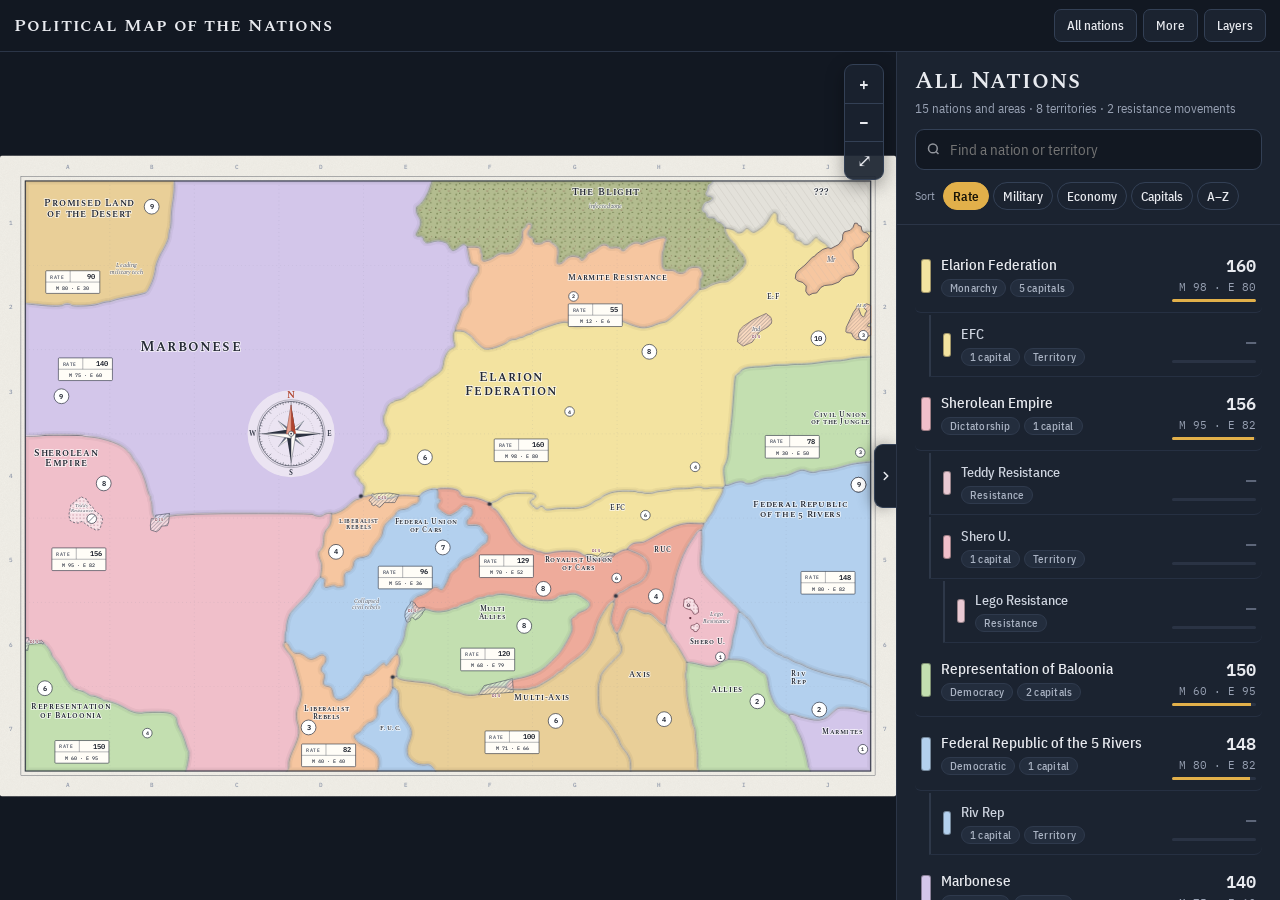
==== index.html @ 8a3abb5d "Rename to index.html" ====
<!DOCTYPE html>
<html lang="en">
<head>
<!--H0-->
<meta charset="utf-8">
<meta name="viewport" content="width=device-width, initial-scale=1">
<title>Political Map of the Nations</title>
<link rel="preconnect" href="https://fonts.googleapis.com">
<link rel="preconnect" href="https://fonts.gstatic.com" crossorigin="">
<link href="https://fonts.googleapis.com/css2?family=Spectral+SC:wght@500;600;700&amp;family=Spectral:ital,wght@0,400;0,600;1,400&amp;family=IBM+Plex+Sans+Condensed:wght@400;500;600&amp;family=IBM+Plex+Mono:wght@500;600&amp;display=swap" rel="stylesheet">
<style>
:root{
  /* Layout: full-bleed atlas on an ink desk; detail sheet docks right (desktop) or slides up from the bottom (phone) */
  --ink:#121822;--ink-2:#1b2330;--ink-3:#232d3d;--rule:#2b3547;
  --text:#e8eaef;--muted:#97a0b2;--accent:#e2b04a;--line:#3b4252;
  --display:"Spectral SC", Georgia, serif;--serif:"Spectral", Georgia, serif;
  --ui:"IBM Plex Sans Condensed","Arial Narrow",system-ui,sans-serif;--mono:"IBM Plex Mono",ui-monospace,monospace;
  color-scheme:dark;
}
*{box-sizing:border-box}
html,body{height:100%;margin:0}
body{background:var(--ink);color:var(--text);font-family:var(--ui);display:flex;flex-direction:column;overflow:hidden}
button{font:500 13px var(--ui);color:var(--text);background:var(--ink-2);border:1px solid #334055;border-radius:7px;padding:7px 12px;cursor:pointer}
button:hover{border-color:#4d5b74}
button:focus-visible,input:focus-visible,.row:focus-visible,summary:focus-visible{outline:2px solid var(--accent);outline-offset:2px}
button.primary{background:var(--accent);color:#1b1608;border-color:var(--accent);font-weight:600}
/* header */
header.bar{display:flex;align-items:center;gap:10px;padding:9px 14px;border-bottom:1px solid var(--rule);position:relative;z-index:30}
.brand{flex:1;min-width:0}
.brand h1{font-family:var(--display);font-weight:600;font-size:18px;letter-spacing:.05em;margin:0;white-space:nowrap;overflow:hidden;text-overflow:ellipsis}
.brand small{display:block;font-size:12px;color:var(--muted);white-space:nowrap;overflow:hidden;text-overflow:ellipsis}
.tools{display:flex;gap:6px;position:relative}
.pop{position:absolute;right:0;top:calc(100% + 8px);background:var(--ink-2);border:1px solid #334055;border-radius:10px;padding:6px;min-width:230px;box-shadow:0 14px 34px rgba(0,0,0,.5)}
.pop[hidden]{display:none}
.pop label{display:flex;align-items:center;justify-content:space-between;gap:14px;padding:9px 10px;border-radius:6px;font-size:14px;cursor:pointer}
.pop label:hover{background:var(--ink-3)}
.pop label span small{display:block;color:var(--muted);font-size:12px}
.pop input{appearance:none;-webkit-appearance:none;flex:none;width:36px;height:21px;border-radius:999px;background:#3a4558;position:relative;cursor:pointer;transition:background .15s;margin:0}
.pop input::after{content:"";position:absolute;top:2.5px;left:3px;width:16px;height:16px;border-radius:50%;background:#fff;transition:transform .15s}
.pop input:checked{background:var(--accent)}.pop input:checked::after{transform:translateX(14px)}
/* map */
main{position:relative;flex:1;min-height:0;display:flex}
#wrap{position:relative;flex:1;min-width:0;touch-action:none;overflow:hidden}
svg#map{width:100%;height:100%;display:block;cursor:grab;user-select:none;-webkit-user-select:none}
svg#map.dragging{cursor:grabbing}
.zoom{position:absolute;right:12px;top:12px;display:flex;flex-direction:column;border:1px solid #334055;border-radius:9px;overflow:hidden;background:rgba(27,35,48,.92);box-shadow:0 6px 18px rgba(0,0,0,.35)}
.zoom button{width:38px;height:38px;padding:0;font-size:18px;border:0;border-radius:0;background:transparent}
.zoom button+button{border-top:1px solid #334055}
.zoom button:hover{background:var(--ink-3)}
#tip{position:absolute;left:0;top:0;pointer-events:none;background:rgba(18,24,34,.95);border:1px solid #334055;padding:7px 10px;border-radius:7px;font-size:13px;white-space:nowrap;display:none;z-index:5;box-shadow:0 6px 18px rgba(0,0,0,.35)}
#tip b{font-family:var(--display);font-weight:600;letter-spacing:.04em;font-size:14px}
#tip span{color:var(--muted);display:block;font-family:var(--mono);font-size:12px;margin-top:2px}
.region,.feat{outline:none}
.feat{cursor:pointer}
.feat:hover path{stroke:#b07a12;stroke-width:2}
.region{cursor:pointer;transition:filter .2s}
.region:hover{filter:brightness(1.05) saturate(1.15)}
svg.focus .region:not(.on){filter:saturate(.35) brightness(1.06)}
svg.focus .region:not(.on):hover{filter:saturate(.7) brightness(1.06)}
.border{fill:none;stroke:var(--line);stroke-width:1.5;stroke-linejoin:round;stroke-linecap:round;pointer-events:none}
.border-under{fill:none;stroke:#fff;stroke-width:4.5;opacity:.55;stroke-linejoin:round;pointer-events:none}
.sel{fill:none;stroke:var(--accent);stroke-width:5;stroke-linejoin:round;pointer-events:none}
.lbl{font-family:var(--display);fill:#262b36;paint-order:stroke;stroke:rgba(255,255,255,.78);stroke-width:4px;stroke-linejoin:round;letter-spacing:.08em;text-anchor:middle;pointer-events:none;font-weight:600}
.dis{font:600 9.5px var(--ui);letter-spacing:.12em;fill:#7a2e3e;text-anchor:middle;pointer-events:none;paint-order:stroke;stroke:#fff;stroke-width:2.5px}
.note{font-family:var(--serif);font-style:italic;fill:#4a4f5c;text-anchor:middle;pointer-events:none;paint-order:stroke;stroke:rgba(255,255,255,.7);stroke-width:3px}
.mk circle{fill:#fff;stroke:#2c3240;stroke-width:1.6}
.mk text{font:600 15px var(--mono);fill:#1f2430;text-anchor:middle;dominant-baseline:central}
.mk,.tag{pointer-events:none}
.tag rect.o{fill:#fffdf7;stroke:#2c3240;stroke-width:1.4}
.tag .k{font:600 11px var(--ui);letter-spacing:.12em;fill:#555c6b}
.tag .v{font:600 17px var(--mono);fill:#1c212c}
.tag .me{font:500 12.5px var(--mono);fill:#2c3240}
.compass .cr-l{font:600 17px "Spectral SC",serif;fill:#2c3240;text-anchor:middle;dominant-baseline:central;letter-spacing:.04em}
.compass .cr-l.n{font-size:22px;fill:#b0452f}
.grid line{stroke:#7d8699;stroke-width:.6;stroke-dasharray:2 7;opacity:.55}
.gridlbl{font:500 13px var(--mono);fill:#8f98aa;text-anchor:middle;dominant-baseline:central}
.hide-stats .tag,.hide-marks .mk,.hide-notes .note,.hide-notes .dis,.hide-grid .grid{display:none}
/* border editor */
#bEdit[aria-pressed="true"]{background:var(--accent);border-color:var(--accent);color:#1b1608;font-weight:600}
#ebar{position:absolute;left:12px;right:64px;bottom:12px;display:flex;flex-wrap:wrap;align-items:center;gap:10px 14px;background:rgba(27,35,48,.96);border:1px solid #3d4a62;border-radius:12px;padding:10px 12px;box-shadow:0 10px 28px rgba(0,0,0,.45);z-index:6;max-width:720px}
#ebar[hidden]{display:none}
.eb-t{flex:1 1 220px;min-width:0;font-size:13px;display:flex;flex-direction:column;gap:2px}
.eb-t span{color:var(--muted)}
.eb-r{display:flex;align-items:center;gap:8px;font-size:12.5px;color:var(--muted)}
.eb-r input{width:110px;accent-color:var(--accent)}
.eb-b{display:flex;gap:6px}
.eb-b button:disabled{opacity:.45;cursor:default}
svg.editing{cursor:crosshair}
svg.editing .border{stroke:#b0452f;stroke-width:2.4}
svg.editing .region:hover{filter:none}
.bcur{fill:rgba(226,176,74,.12);stroke:#b07a12;stroke-width:1.5;stroke-dasharray:4 3;pointer-events:none}
@media (max-width:760px){#ebar{left:8px;right:8px;bottom:calc(var(--sheetpx,0px) + 8px)}.eb-t{flex-basis:100%}}
/* header menu */
.mb{display:none}
.pop.menu{min-width:250px}
.pop.menu button{display:block;width:100%;text-align:left;border:0;background:transparent;padding:10px 12px;font-size:14.5px;border-radius:6px}
.pop.menu button small{display:block;color:var(--muted);font-size:12px;margin-top:1px}
.pop.menu button:hover{background:var(--ink-3)}
#bTime[aria-pressed="true"]{background:var(--accent);border-color:var(--accent);color:#1b1608;font-weight:600}
/* relations on map */
.rel{pointer-events:none}
.rel .rl-u{fill:none;stroke:#fff;stroke-width:8;opacity:.85;stroke-linecap:round}
.rel .rl{fill:none;stroke-width:4;stroke-linecap:round}
.rel .war .rl{stroke:#c0392b;stroke-dasharray:14 10}
.rel .ally .rl{stroke:#2563eb}
.rel .rl-end{stroke:#fff;stroke-width:2}
.rel .war .rl-end,.rel .war .rl-mid{fill:#c0392b}
.rel .ally .rl-end,.rel .ally .rl-mid{fill:#2563eb}
.rel .rl-mid{stroke:#fff;stroke-width:2.5}
.rel .rl-ico{stroke:#fff;stroke-width:2.6;stroke-linecap:round}
.hide-rel .rel{display:none}
/* timeline bar */
#tbar{position:absolute;left:12px;right:64px;bottom:12px;background:rgba(27,35,48,.97);border:1px solid #3d4a62;border-radius:12px;padding:12px 14px 10px;box-shadow:0 10px 28px rgba(0,0,0,.45);z-index:6;max-width:760px;display:flex;flex-direction:column;gap:8px}
#tbar[hidden]{display:none}
.tb-top{display:flex;align-items:center;gap:8px}
.tb-t{flex:1;min-width:0;display:flex;flex-direction:column}
.tb-t b{font-family:var(--display);font-size:17px;letter-spacing:.04em;white-space:nowrap;overflow:hidden;text-overflow:ellipsis}
.tb-t span{font-size:12.5px;color:var(--muted)}
.tb-track{position:relative;padding:0 10px 26px}
.tb-track input{width:100%;accent-color:var(--accent);margin:6px 0}
#tbTicks{position:absolute;left:10px;right:10px;top:30px;height:22px}
#tbTicks button{position:absolute;transform:translateX(-50%);background:transparent;border:0;padding:2px 4px;font-size:11.5px;color:var(--muted);white-space:nowrap;max-width:110px;overflow:hidden;text-overflow:ellipsis}
#tbTicks button:first-child{transform:none}#tbTicks button:last-child{transform:translateX(-100%)}
#tbTicks button.on{color:var(--accent);font-weight:600}
.tb-act{display:flex;gap:6px;flex-wrap:wrap}
.tb-act input{flex:1 1 180px;min-width:0;font:14px var(--ui);color:var(--text);background:var(--ink);border:1px solid #46526a;border-radius:8px;padding:8px 10px}
.tb-act input:focus{outline:none;border-color:var(--accent)}
.tb-hint{margin:0;font-size:12px;color:var(--muted)}
.x.sm{width:28px;height:28px;font-size:15px}
body.past #edStart,body.past #bEdit{display:none}
body.past svg#map{filter:sepia(.25)}
.pastnote{margin:0;font-size:13.5px;color:#d9c48f;background:rgba(226,176,74,.08);border:1px solid rgba(226,176,74,.3);border-radius:8px;padding:9px 11px}
/* relations panel */
.relform{display:flex;flex-direction:column;gap:10px;background:var(--ink);border:1px solid #2e3849;border-radius:10px;padding:12px}
.relpick{display:flex;flex-direction:column;gap:6px;font-size:12.5px;color:var(--muted)}
.relpick select{font:15px var(--ui);color:var(--text);background:var(--ink-2);border:1px solid #46526a;border-radius:8px;padding:9px 10px}
.rels{list-style:none;margin:0;padding:0;display:flex;flex-direction:column;gap:6px}
.relrow{display:flex;align-items:center;gap:6px;background:var(--ink);border:1px solid #2e3849;border-left:4px solid;border-radius:8px;padding:6px 6px 6px 8px}
.relrow.war{border-left-color:#c0392b}.relrow.ally{border-left-color:#2563eb}
.relrow .rn{flex:1;min-width:0;display:flex;align-items:center;gap:6px;background:transparent;border:0;padding:4px;font-size:13.5px;text-align:left}
.relrow .rn:hover{color:var(--accent)}
.relrow .ri{font-size:11px;color:var(--muted);text-transform:uppercase;letter-spacing:.1em}
.chip.cw{border-color:#7a2a22;background:rgba(192,57,43,.12)}
.chip.ca{border-color:#264a8f;background:rgba(37,99,235,.12)}
.relsec h3{margin-bottom:6px}
/* rankings */
.seg .kd{display:inline-block;width:8px;height:8px;border-radius:2px;margin-right:5px}
.rank{list-style:none;margin:0;padding:0;display:flex;flex-direction:column;gap:6px}
.rk{background:var(--ink);border:1px solid #2e3849;border-radius:10px;padding:10px 12px;cursor:pointer;display:flex;flex-direction:column;gap:7px}
.rk:hover{border-color:#4d5b74}
.rkh{display:flex;align-items:center;gap:8px;font-size:15px}
.rkh .rn{font:600 13px var(--mono);color:var(--muted);width:20px}
.rkh .nm2{flex:1;min-width:0;white-space:nowrap;overflow:hidden;text-overflow:ellipsis}
.rkh .gv{font-size:11.5px;color:var(--muted);border:1px solid #334055;border-radius:999px;padding:1px 8px;white-space:nowrap}
.bars{display:flex;flex-direction:column;gap:4px}
.bars .b{display:grid;grid-template-columns:62px 1fr 34px;align-items:center;gap:8px;font-size:11.5px;color:var(--muted)}
.bars .b i{height:8px;background:#232c3b;border-radius:4px;overflow:hidden;display:block}
.bars .b s{display:block;height:100%;border-radius:4px}
.bars .b b{font:600 13px var(--mono);color:var(--text);text-align:right;font-variant-numeric:tabular-nums}
.bars .b.on span{color:var(--text);font-weight:600}
@media (max-width:760px){.tb-hint{display:none}#tbar{padding:10px 12px 8px;gap:6px}.dk{display:none}.mb{display:inline-block}#tbar{left:8px;right:8px;bottom:calc(var(--sheetpx,0px) + 8px)}}
/* layout refinements */
.ptog{position:absolute;right:0;top:50%;transform:translateY(-50%);width:22px;height:64px;padding:0;border-radius:9px 0 0 9px;border-right:0;background:var(--ink-2);display:flex;align-items:center;justify-content:center;z-index:4;box-shadow:-4px 0 14px rgba(0,0,0,.3)}
.ptog svg{transition:transform .2s}
body.nopanel .ptog svg{transform:rotate(180deg)}
body.nopanel aside{display:none}
@media (max-width:1300px){.dk{display:none}.mb{display:inline-block}.brand small{display:none}}
.ihead{position:sticky;top:0;z-index:2;background:var(--ink-2);display:flex;flex-direction:column;gap:12px;margin:-16px -18px 0;padding:16px 18px 12px;border-bottom:1px solid var(--rule)}
.ihead .seg,.seg{flex-wrap:nowrap;overflow-x:auto;scrollbar-width:none;padding-bottom:2px}
.ihead .seg button{padding:5px 9px}
.seg::-webkit-scrollbar{display:none}
.seg button{flex:none}
.list{gap:2px}
.row{display:grid;grid-template-columns:auto minmax(0,1fr) auto;align-items:center;gap:12px;padding:11px 10px;border-bottom:0;border-radius:8px}
.row:hover{background:var(--ink-3)}
.row .sw2{width:10px;height:34px;border-radius:3px;border:1px solid rgba(0,0,0,.35)}
.row.lv1{margin-left:14px;padding-left:12px;border-left:2px solid #2e3849;border-radius:0 8px 8px 0}
.row.lv2{margin-left:28px;padding-left:12px;border-left:2px solid #2e3849;border-radius:0 8px 8px 0}
.row.lv1 .sw2,.row.lv2 .sw2{height:24px;width:8px}
.row .nm .n1{font:500 15px var(--ui);color:var(--text);margin:0;display:flex;align-items:center;gap:6px;min-width:0}
.row .nm .n1 span{white-space:nowrap;overflow:hidden;text-overflow:ellipsis}
.row.lv1 .nm .n1,.row.lv2 .nm .n1{font-size:14px;color:#cdd3de}
.row .nm .n2{display:flex;flex-wrap:wrap;gap:4px;margin-top:5px;font:inherit}
.row .nm .n2 span{font:500 11px var(--ui);letter-spacing:.02em;color:#aab3c3;background:var(--ink-3);border:1px solid #2f3a4d;border-radius:999px;padding:1px 8px}
.row .rv{width:auto;min-width:74px;text-align:right}
.row .rv b{font:600 17px var(--mono);font-variant-numeric:tabular-nums}
.row .rv small{display:block;font:11px var(--mono);color:var(--muted);margin-top:1px;white-space:nowrap}
.row .rv i{margin-top:5px}
.row .rv.na b{color:#5d6679;font-weight:500}
@media (max-width:760px){.ptog{display:none}.ihead{top:24px;margin:-4px -16px 0;padding:6px 16px 12px}}
/* characters */
.ccs{list-style:none;margin:0;padding:0;display:flex;flex-direction:column;gap:6px}
.cc{display:flex;align-items:center;gap:12px;background:var(--ink);border:1px solid #2e3849;border-radius:12px;padding:8px 12px 8px 8px;cursor:pointer}
.cc:hover{border-color:#4d5b74}
.cc .ct{display:flex;flex-direction:column;min-width:0;gap:2px}
.cc .ct b{font-family:var(--display);font-weight:600;font-size:17px;letter-spacing:.03em}
.cc .ct span{font-size:12.5px;color:var(--muted)}
.cc .ct .cn{display:flex;align-items:center;gap:5px;color:#c3cad6}
.cc.sm{padding:5px 10px 5px 5px;border-radius:999px}
.cc.sm .ct b{font-size:15px}
.portrait{flex:none;display:block;filter:drop-shadow(0 2px 4px rgba(0,0,0,.35))}
.chero{display:flex;gap:16px;align-items:center}
.chero .pill{display:inline-flex;align-items:center;gap:6px;background:var(--ink-3);border:1px solid #334055;border-radius:999px;padding:4px 11px;font-size:13px;cursor:pointer;color:var(--text)}
.chero .meta{margin-top:8px}
.filebtn{font:500 13px var(--ui);color:var(--text);background:var(--ink-2);border:1px solid #334055;border-radius:7px;padding:7px 12px;cursor:pointer}
.filebtn:hover{border-color:#4d5b74}
.charform .cprev{display:flex;justify-content:center;padding:6px 0}
.charform .ch3{font:600 11px var(--ui);letter-spacing:.14em;text-transform:uppercase;color:var(--muted);margin:6px 0 0}
.cols{display:grid;grid-template-columns:repeat(5,1fr);gap:8px}
.cf{display:flex;flex-direction:column;align-items:center;gap:4px;font-size:11.5px;color:var(--muted)}
.cf input{-webkit-appearance:none;appearance:none;flex:none;width:40px!important;min-width:0;max-width:40px;height:40px;padding:0;border:2px solid #46526a;border-radius:50%;background:none;cursor:pointer;overflow:hidden}
.cf input::-webkit-color-swatch-wrapper{padding:0}.cf input::-webkit-color-swatch{border:0;border-radius:50%}.cf input::-moz-color-swatch{border:0;border-radius:50%}
.gf select,.gf textarea{font:15px var(--ui);color:var(--text);background:var(--ink);border:1px solid #46526a;border-radius:8px;padding:9px 11px}
.gf textarea{font-family:var(--serif);line-height:1.5;resize:vertical}
.gov .rb{display:inline-flex;align-items:center;gap:8px;background:transparent;border:0;padding:0;font:inherit;color:var(--text);cursor:pointer;text-decoration:underline;text-decoration-color:#4d5b74;text-underline-offset:3px}
.gov .rb:hover{text-decoration-color:var(--accent)}
/* panel */
aside{width:clamp(330px,30vw,400px);flex:none;background:var(--ink-2);border-left:1px solid var(--rule);overflow-y:auto;overscroll-behavior:contain;display:flex;flex-direction:column}
.grab{display:none}
#pb{padding:16px 18px 28px;display:flex;flex-direction:column;gap:16px}
.ph{display:flex;gap:12px;align-items:flex-start}
.ph .sw{width:14px;align-self:stretch;border-radius:4px;flex:none;border:1px solid rgba(0,0,0,.35)}
.ph .t{flex:1;min-width:0}
h2{font-family:var(--display);font-size:24px;font-weight:600;letter-spacing:.04em;margin:0;line-height:1.15;text-wrap:balance}
.meta{font-size:13px;color:var(--muted);margin-top:4px;display:flex;flex-wrap:wrap;gap:6px;align-items:center}
.meta .pill{display:inline-flex;align-items:center;gap:5px;background:var(--ink-3);border:1px solid #334055;border-radius:999px;padding:2px 9px;color:var(--text);font-size:12.5px}
.meta button.pill{cursor:pointer}
.meta .pill.warn{background:rgba(120,140,60,.18);border-color:#6f7f3e;color:#cfdca0}
.meta button.pill:hover{border-color:var(--accent)}
.x{width:34px;height:34px;padding:0;font-size:18px;line-height:1;flex:none;border-radius:50%}
.stats{display:grid;grid-template-columns:repeat(3,1fr);gap:8px}
.stat{background:var(--ink);border:1px solid #2e3849;border-radius:10px;padding:10px 11px}
.stat .k{font-size:11px;letter-spacing:.1em;color:var(--muted);text-transform:uppercase;display:flex;justify-content:space-between;gap:6px}
.stat .k em{font-style:normal;letter-spacing:0;text-transform:none;color:#7f899c}
.stat .v{font:600 24px var(--mono);font-variant-numeric:tabular-nums;margin-top:3px}
.stat .bar{height:4px;background:#2a3344;border-radius:2px;margin-top:7px;overflow:hidden}
.stat .bar i{display:block;height:100%;background:var(--accent);border-radius:2px}
.stat.na .v{color:#5d6679}
.erow{display:flex;gap:8px;align-items:center;flex-wrap:wrap}
.erow .edited{font-size:12px;color:var(--muted)}
.editor{display:flex;flex-direction:column;gap:10px}
.editor .stat{display:flex;flex-direction:column;gap:4px;border-color:#4d5b74}
.editor input{width:100%;font:600 22px var(--mono);color:var(--text);background:transparent;border:0;border-bottom:1px solid #46526a;padding:2px 0;outline:none}
.editor input:focus{border-bottom-color:var(--accent)}
.savest{font-size:12.5px;color:var(--accent)}
.gov dl{margin:0;display:grid;grid-template-columns:auto 1fr;gap:0;border:1px solid #2e3849;border-radius:10px;overflow:hidden;background:var(--ink)}
.gov .gr{display:contents}
.gov dt,.gov dd{margin:0;padding:9px 12px;border-bottom:1px solid #263042;font-size:14px}
.gov .gr:last-child dt,.gov .gr:last-child dd{border-bottom:0}
.gov dt{color:var(--muted);font-size:12px;letter-spacing:.06em;text-transform:uppercase;align-self:center}
.gov dd{font-family:var(--serif);font-size:15.5px}
.gov .gtype{font-family:var(--ui);font-weight:600;font-size:13px;letter-spacing:.03em;background:var(--ink-3);border:1px solid #3d4a62;border-radius:999px;padding:2px 10px}
.gov .ns{color:#6c7689;font-style:italic}
.gov .erow{margin-top:8px}
.gov .inh{font-size:13.5px;color:var(--muted);margin:0 0 8px;font-family:var(--ui);display:flex;gap:6px;align-items:center;flex-wrap:wrap}
.gov .inh .pill{display:inline-flex;align-items:center;gap:5px;background:var(--ink-3);border:1px solid #334055;border-radius:999px;padding:2px 9px;font-size:12.5px}
.gf{display:flex;flex-direction:column;gap:4px;font-size:12px;color:var(--muted);letter-spacing:.04em}
.gf input{font:15px var(--ui);color:var(--text);background:var(--ink);border:1px solid #46526a;border-radius:8px;padding:9px 11px}
.gf input:focus{outline:none;border-color:var(--accent)}
.gf small{display:flex;gap:8px;align-items:center;flex-wrap:wrap;letter-spacing:0}
.flag{display:inline-flex;flex-direction:column;width:20px;height:13px;border:1px solid rgba(0,0,0,.5);border-radius:2px;overflow:hidden;vertical-align:-2px;margin-left:8px}
.flag i{flex:1}
.flag.big{width:42px;height:27px;margin-left:0;border-radius:3px;box-shadow:0 1px 3px rgba(0,0,0,.4)}
.lore textarea{width:100%;min-height:150px;resize:vertical;font:15px/1.5 var(--serif);color:var(--text);background:var(--ink);border:1px solid #46526a;border-radius:8px;padding:10px 12px}
.lore textarea:focus{outline:none;border-color:var(--accent)}
.savest:empty{display:none}
.sec h3{font:600 11px var(--ui);letter-spacing:.14em;text-transform:uppercase;color:var(--muted);margin:0 0 8px}
.sec p,.sec li{font-family:var(--serif);font-size:15px;line-height:1.5;margin:0}
.sec ul{margin:0;padding-left:18px;display:flex;flex-direction:column;gap:3px}
.caps{display:flex;flex-wrap:wrap;gap:8px}
.cap{display:flex;align-items:center;gap:8px;background:var(--ink);border:1px solid #2e3849;border-radius:999px;padding:4px 12px 4px 4px;font-size:13px}
.cap small{color:var(--muted)}
.circ{display:inline-flex;flex:none;width:28px;height:28px;border-radius:50%;background:#fff;color:#1f2430;border:1.5px solid #2c3240;align-items:center;justify-content:center;font:600 13px var(--mono)}
.circ.sm{width:21px;height:21px;font-size:11px;margin:3.5px}
.circ.x2{background:repeating-linear-gradient(45deg,#fff 0 3px,#c9ccd4 3px 4px)}
.chips{display:flex;flex-wrap:wrap;gap:6px}
.chip{font:500 13px var(--ui);background:var(--ink);border:1px solid #334055;border-radius:999px;padding:5px 11px;cursor:pointer;color:var(--text);display:inline-flex;align-items:center;gap:6px}
.chip:hover{border-color:var(--accent)}
.dot{width:10px;height:10px;border-radius:3px;display:inline-block;border:1px solid rgba(0,0,0,.35);flex:none}
.lore{border-left:3px solid var(--accent);padding:9px 12px;background:rgba(226,176,74,.07);border-radius:0 8px 8px 0}
.lore p{color:#c9cfdb}
.empty{color:var(--muted);font-family:var(--serif);font-style:italic}
/* index */
.search{position:relative}
.search input{width:100%;font:15px var(--ui);color:var(--text);background:var(--ink);border:1px solid #334055;border-radius:9px;padding:10px 12px 10px 34px}
.search svg{position:absolute;left:11px;top:50%;transform:translateY(-50%);opacity:.6}
.seg{display:flex;gap:4px;flex-wrap:wrap;align-items:center}
.seg span{font-size:12px;color:var(--muted);margin-right:4px}
.seg button{padding:5px 10px;font-size:12.5px;border-radius:999px;background:transparent}
.seg button[aria-pressed="true"]{background:var(--accent);border-color:var(--accent);color:#1b1608;font-weight:600}
.list{list-style:none;margin:0;padding:0;display:flex;flex-direction:column}
.row{display:flex;align-items:center;gap:10px;padding:10px 6px;border-bottom:1px solid #263042;cursor:pointer;border-radius:6px}
.row:hover{background:var(--ink-3)}
.row.t{padding-left:22px}
.row.t .nm{font-size:14px}
.row .nm{flex:1;min-width:0;font-size:15px}
.row .nm div{font:12px var(--mono);color:var(--muted);margin-top:2px}
.row .rv{width:84px;flex:none;text-align:right;font:600 16px var(--mono);font-variant-numeric:tabular-nums}
.row .rv i{display:block;height:3px;background:#2a3344;border-radius:2px;margin-top:5px;overflow:hidden}
.row .rv i s{display:block;height:100%;background:var(--accent)}
.row .rv.na{color:#5d6679}
.row .tri{color:#5d6679;font-size:12px;margin-right:-4px}
details.key{border-top:1px solid var(--rule);padding-top:12px}
details.key summary{cursor:pointer;font:600 11px var(--ui);letter-spacing:.14em;text-transform:uppercase;color:var(--muted)}
details.key ul{margin:10px 0 0;padding-left:18px;display:flex;flex-direction:column;gap:5px;font-size:14px;line-height:1.45}
.noresult{color:var(--muted);font-style:italic;font-family:var(--serif);padding:10px 6px}
@media (max-width:760px){
  header.bar{padding:8px 12px}
  .brand h1{font-size:15px}
  .tools{gap:5px}.tools>button{padding:6px 9px;font-size:12.5px}
  .brand small{display:none}
  aside{position:absolute;left:0;right:0;bottom:0;width:auto;height:var(--sheet,42%);border-left:0;border-top:1px solid var(--rule);border-radius:16px 16px 0 0;box-shadow:0 -12px 30px rgba(0,0,0,.45);transition:height .25s ease;z-index:10}
  aside.drag{transition:none}
  .grab{display:block;position:sticky;top:0;z-index:2;background:var(--ink-2);height:24px;flex:none;cursor:grab;touch-action:none;border:0;border-radius:16px 16px 0 0;padding:0;width:100%}
  .grab::before{content:"";display:block;width:42px;height:5px;border-radius:3px;background:#4a566c;margin:9px auto 0}
  #pb{padding:4px 16px 24px;gap:14px}
  h2{font-size:21px}
  .zoom{top:10px;right:10px}
}
@media (prefers-reduced-motion:reduce){.region,aside{transition:none}}
</style>
<!--H1-->
</head>
<body>
<!--B0-->
<header class="bar">
  <div class="brand"><h1>Political Map of the Nations</h1><small>Traced from the hand-drawn sketch · tap a nation for details</small></div>
  <div class="tools">
    <button id="bIndex" type="button">All nations</button>
    <button id="bRank" type="button" class="dk">Rankings</button>
    <button id="bRel" type="button" class="dk">Wars &amp; alliances</button>
    <button id="bChars" type="button" class="dk">Characters</button>
    <button id="bTime" type="button" class="dk" aria-pressed="false">Timeline</button>
    <button id="bEdit" type="button" class="dk" aria-pressed="false">Edit borders</button>
    <button id="bMore" type="button" class="mb" aria-expanded="false" aria-controls="more">More</button>
    <div id="more" class="pop menu" hidden="">
      <button type="button" data-act="rank">Power rankings<small>Compare Rate, Military and Economy</small></button>
      <button type="button" data-act="rel">Wars &amp; alliances<small>Add or remove wars and alliances</small></button>
      <button type="button" data-act="chars">Characters<small>Rulers and heroes with portraits</small></button>
      <button type="button" data-act="time">Timeline<small>Save moments and slide between them</small></button>
      <button type="button" data-act="edit">Edit borders<small>Drag borders to reshape nations</small></button>
    </div>
    <button id="bLayers" type="button" aria-expanded="false" aria-controls="layers">Layers</button>
    <div id="layers" class="pop" hidden="">
      <label for="tStats"><span>Ratings<small>Rate · military (M) · economy (E)</small></span><input id="tStats" type="checkbox" checked=""></label>
      <label for="tMarks"><span>Capitals<small>Size = population, number = infrastructure</small></span><input id="tMarks" type="checkbox" checked=""></label>
      <label for="tNotes"><span>Notes &amp; disputes<small>Map notes and DIS tags</small></span><input id="tNotes" type="checkbox" checked=""></label>
      <label for="tRel"><span>Wars &amp; alliances<small>Red dashed = war, blue = alliance</small></span><input id="tRel" type="checkbox" checked=""></label>
      <label for="tGrid"><span>Grid<small>A–J · 1–7 reference</small></span><input id="tGrid" type="checkbox" checked=""></label>
    </div>
  </div>
</header>
<main>
  <div id="wrap">
    <svg id="map" xmlns="http://www.w3.org/2000/svg" aria-label="Political map"></svg>
    <div class="zoom">
      <button id="zIn" type="button" aria-label="Zoom in">+</button>
      <button id="zOut" type="button" aria-label="Zoom out">−</button>
      <button id="zFit" type="button" aria-label="Show whole map">⤢</button>
    </div>
    <button id="pToggle" type="button" class="ptog" aria-label="Hide panel" title="Hide panel"><svg width="14" height="14" viewBox="0 0 24 24" fill="none" stroke="currentColor" stroke-width="2.6" stroke-linecap="round" stroke-linejoin="round"><path d="m9 6 6 6-6 6"></path></svg></button>
    <div id="tip" role="tooltip"></div>
    <div id="tbar" hidden="">
      <div class="tb-top"><div class="tb-t"><b id="tbName">Now</b><span id="tbSub"></span></div><button id="tbPlay" type="button">▶ Play</button><button id="tbClose" type="button" class="x sm" aria-label="Close timeline">×</button></div>
      <div class="tb-track"><input id="tbRange" type="range" min="0" max="0" step="0.01" value="0" aria-label="Timeline"><div id="tbTicks"></div></div>
      <div class="tb-act" id="tbAct"></div>
      <p class="tb-hint">Save a moment, then change borders, ratings or wars. Slide back to watch the map change.</p>
    </div>
    <div id="ebar" hidden="">
      <div class="eb-t"><b>Editing borders</b><span id="ebMsg">Drag any border line to move it. Pinch or scroll to zoom.</span></div>
      <label class="eb-r" for="bsize">Brush<input id="bsize" type="range" min="12" max="120" value="40"></label>
      <div class="eb-b"><button id="ebUndo" type="button" disabled="">Undo</button><button id="ebReset" type="button">Reset borders</button><button id="ebDone" type="button" class="primary">Done</button></div>
    </div>
  </div>
  <aside id="panel" aria-live="polite"><button class="grab" id="grab" type="button" aria-label="Resize panel"></button><div id="pb"></div></aside>
</main>

<script>
const SRC=(()=>{const h=document.head.innerHTML,b=document.body.innerHTML,sc=document.currentScript.outerHTML;
  const hh=h.slice(h.indexOf("<"+"!--H0-->"),h.indexOf("<"+"!--H1-->")+9),bi=b.indexOf("<"+"!--B0-->"),be=b.indexOf(sc)+sc.length;
  return {head:hh,body:b.slice(bi,be)}})();
const EDITS=/*EDITS*/{"marmite":{"rate":55,"m":12,"e":6}}/*END*/;
const BORDERS=/*BORDERS*/{}/*BEND*/;
const LORE=/*LORE*/{"blight":["The Blight is an infected zone overrun by zombies."]}/*LEND*/;
const GOV=/*GOV*/{"sherolean":{"leader":"Shero","gov":"Dictatorship"},"desert":{"leader":"Two brothers","gov":"Democracy"},"marbonese":{"leader":"The Senate","gov":"Liberalism"},"baloonia":{"leader":"Parliament","gov":"Democracy"},"librebels":{"leader":"Idealists","gov":"Liberal"},"fuc":{"leader":"The people","gov":"Democrats"},"elarion":{"leader":"Leon","gov":"Monarchy"},"marmite":{"leader":"Military generals","gov":"Anarchy"},"royalist":{"leader":"Consul","gov":"Monarchy"},"maxis":{"leader":"One leader","gov":"Communist"},"mallies":{"leader":"Chancellor","gov":"Conservative"},"fiveRivers":{"leader":"President","gov":"Democratic"},"jungle":{"leader":"Tribal leader","gov":"Authoritarianism"}}/*GEND*/;
const REL=/*REL*/[]/*RND*/;
const TL=/*TL*/[]/*TND*/;
const CHARS=/*CH*/[{"id":"shero","name":"Shero","title":"Dictator of the Sherolean Empire","nation":"sherolean","look":{"skin":"#d9a77f","hair":"#1f1a1c","outfit":"#7a1f2e","accent":"#d4a73a","bg":"#f0bfca","hairStyle":"swept","head":"cap","face":"scar"},"bio":[],"photo":"[data-uri]"},{"id":"leon","name":"Leon","title":"Monarch of the Elarion Federation","nation":"elarion","look":{"skin":"#ecc19c","hair":"#8a5a2b","outfit":"#2c4a8a","accent":"#e2b04a","bg":"#f3e3a0","hairStyle":"long","head":"crown","face":"beard"},"bio":[],"photo":"[data-uri]"}]/*CHEND*/;
const GEO={"arcs":[[[1970.0,145.0],[1970.0,30.0],[1608.0,30.0]],[[1636.0,137.0],[1635.6,136.3],[1634.7,134.9],[1633.4,132.9],[1631.6,130.1],[1629.6,127.9],[1627.2,126.1],[1624.5,124.9],[1621.5,124.1],[1618.9,122.9],[1616.8,121.3],[1615.1,119.2],[1613.9,116.8],[1611.9,114.9],[1609.1,113.8],[1605.6,113.4],[1601.4,113.6],[1598.1,113.1],[1595.7,111.7],[1594.2,109.5],[1593.8,106.5],[1592.7,104.0],[1591.1,102.0],[1588.9,100.5],[1586.1,99.5],[1584.5,97.6],[1584.0,94.9],[1584.6,91.2],[1586.4,86.8],[1588.4,83.2],[1590.6,80.6],[1593.1,78.9],[1595.9,78.1],[1598.4,77.2],[1600.6,76.2],[1602.6,75.1],[1604.4,73.9],[1605.7,72.6],[1606.6,71.2],[1607.0,69.8],[1607.0,68.2],[1606.2,67.0],[1604.6,66.0],[1602.1,65.2],[1598.9,64.8],[1596.3,64.0],[1594.4,63.0],[1593.2,61.8],[1592.8,60.2],[1592.7,58.6],[1593.1,56.9],[1593.9,55.0],[1595.1,53.0],[1596.1,50.8],[1596.9,48.4],[1597.4,45.9],[1597.6,43.1],[1598.3,40.9],[1599.4,39.1],[1601.0,37.9],[1603.0,37.1],[1604.6,36.2],[1605.9,35.1],[1606.8,33.8],[1607.2,32.2],[1607.6,31.1],[1607.9,30.4],[1608.0,30.0]],[[1608.0,30.0],[963.0,30.0]],[[372.0,30.0],[30.0,30.0],[30.0,311.0]],[[1578.0,278.0],[1578.0,276.7],[1578.0,274.1],[1578.0,270.1],[1578.0,264.9],[1578.4,260.3],[1579.1,256.4],[1580.2,253.2],[1581.8,250.8],[1582.9,248.4],[1583.6,246.3],[1584.0,244.4],[1584.0,242.6],[1583.6,240.6],[1582.9,238.4],[1581.8,235.9],[1580.2,233.1],[1578.8,230.9],[1577.2,229.3],[1575.8,228.2],[1574.2,227.8],[1572.0,227.4],[1569.0,227.3],[1565.2,227.4],[1560.8,227.6],[1556.8,228.4],[1553.4,229.8],[1550.6,231.8],[1548.4,234.2],[1546.2,236.4],[1544.1,238.1],[1542.0,239.5],[1540.0,240.5],[1537.8,241.1],[1535.2,241.4],[1532.5,241.2],[1529.5,240.8],[1526.8,240.0],[1524.4,239.0],[1522.4,237.8],[1520.6,236.2],[1518.1,235.2],[1514.9,234.6],[1510.9,234.4],[1506.1,234.6],[1502.1,234.4],[1498.7,233.8],[1496.0,232.8],[1494.0,231.2],[1492.5,227.9],[1491.5,222.8],[1491.0,215.9],[1491.0,207.1],[1491.2,200.1],[1491.8,194.7],[1492.5,191.0],[1493.5,189.0],[1494.4,186.5],[1495.1,183.5],[1495.8,180.0],[1496.2,176.0],[1496.9,172.7],[1497.6,170.1],[1498.5,168.1],[1499.5,166.9],[1499.9,165.4],[1499.8,163.8],[1499.1,162.0],[1497.9,160.0],[1494.6,159.2],[1489.2,159.6],[1481.8,161.1],[1472.2,163.9],[1464.2,166.4],[1457.8,168.8],[1452.8,171.0],[1449.2,173.0],[1446.2,174.2],[1443.6,174.6],[1441.4,174.1],[1439.6,172.9],[1437.6,172.0],[1435.4,171.5],[1432.9,171.4],[1430.1,171.6],[1427.3,172.2],[1424.4,173.2],[1421.5,174.6],[1418.5,176.4],[1415.8,178.2],[1413.2,180.2],[1411.0,182.4],[1409.0,184.6],[1407.1,186.4],[1405.4,187.8],[1403.8,188.8],[1402.2,189.2],[1400.6,189.1],[1398.7,188.2],[1396.6,186.6],[1394.4,184.4],[1391.4,182.9],[1387.8,182.1],[1383.5,182.1],[1378.5,182.9],[1374.3,182.9],[1370.9,182.3],[1368.4,181.0],[1366.6,179.0],[1364.6,177.5],[1362.2,176.5],[1359.5,176.0],[1356.5,176.0],[1353.1,176.9],[1349.4,178.8],[1345.2,181.6],[1340.8,185.4],[1336.5,188.4],[1332.5,190.8],[1328.8,192.5],[1325.2,193.5],[1322.4,194.9],[1320.1,196.6],[1318.5,198.8],[1317.5,201.2],[1316.3,203.5],[1314.9,205.5],[1313.4,207.2],[1311.6,208.8],[1310.0,209.9],[1308.5,210.6],[1307.1,211.0],[1305.9,211.0],[1304.8,210.6],[1303.9,209.7],[1303.2,208.4],[1302.8,206.6],[1300.9,205.1],[1297.6,203.9],[1293.0,202.9],[1287.0,202.1],[1281.5,202.6],[1276.5,204.4],[1272.0,207.4],[1268.0,211.6],[1264.5,214.9],[1261.5,217.3],[1259.0,218.8],[1257.0,219.2],[1255.2,219.5],[1253.6,219.5],[1252.1,219.2],[1250.9,218.8],[1250.2,216.4],[1250.2,212.1],[1250.9,206.0],[1252.1,198.0],[1252.3,191.2],[1251.4,185.8],[1249.5,181.5],[1246.5,178.5],[1243.9,176.1],[1241.8,174.4],[1240.1,173.2],[1238.9,172.8],[1237.8,172.1],[1236.8,171.2],[1235.9,170.1],[1235.1,168.9],[1233.8,168.0],[1231.9,167.5],[1229.5,167.4],[1226.5,167.6],[1223.8,168.2],[1221.2,169.1],[1219.0,170.2],[1217.0,171.8],[1214.6,172.9],[1211.9,173.6],[1208.8,174.0],[1205.2,174.0],[1202.4,173.8],[1200.1,173.4],[1198.5,172.9],[1197.5,172.1],[1196.7,170.9],[1196.1,169.3],[1195.6,167.2],[1195.4,164.8],[1194.4,162.6],[1192.8,160.7],[1190.5,159.1],[1187.5,157.9],[1185.3,156.2],[1183.9,154.2],[1183.4,151.9],[1183.6,149.1],[1184.2,146.6],[1185.1,144.4],[1186.2,142.4],[1187.8,140.6],[1188.9,138.9],[1189.8,137.1],[1190.4,135.4],[1190.6,133.6],[1190.7,132.1],[1190.6,130.9],[1190.2,129.9],[1189.8,129.1],[1188.9,128.6],[1187.8,128.2],[1186.4,128.0],[1184.6,128.0],[1183.1,128.6],[1181.9,129.7],[1180.9,131.4],[1180.1,133.6],[1179.0,135.7],[1177.5,137.6],[1175.6,139.2],[1173.4,140.8],[1171.8,143.1],[1170.8,146.2],[1170.4,150.1],[1170.6,154.9],[1170.5,159.3],[1170.0,163.4],[1169.1,167.2],[1167.9,170.8],[1166.1,174.3],[1163.9,177.9],[1161.1,181.6],[1157.9,185.4],[1154.9,188.4],[1152.3,190.8],[1150.0,192.5],[1148.0,193.5],[1145.8,194.4],[1143.4,195.1],[1140.9,195.8],[1138.1,196.2],[1135.1,196.5],[1131.9,196.5],[1128.4,196.2],[1124.6,195.8],[1120.6,196.2],[1116.2,197.8],[1111.5,200.2],[1106.5,203.8],[1101.7,206.7],[1097.1,209.1],[1092.6,210.9],[1088.4,212.1],[1084.9,212.9],[1082.1,213.1],[1080.1,212.9],[1078.9,212.1],[1078.0,210.8],[1077.5,208.8],[1077.4,206.1],[1077.6,202.9],[1077.6,200.2],[1077.4,198.2],[1076.9,196.9],[1076.1,196.1],[1075.6,195.1],[1075.2,193.7],[1075.0,192.0],[1075.0,190.0],[1074.8,188.1],[1074.2,186.4],[1073.5,184.8],[1072.5,183.2],[1070.1,182.1],[1066.2,181.4],[1060.9,181.0],[1054.1,181.0],[1049.1,181.0],[1045.7,181.0],[1044.0,181.0]],[[1970.0,674.0],[1970.0,433.0]],[[1636.0,137.0],[1636.0,137.6],[1636.0,138.7],[1636.0,140.4],[1636.0,142.6],[1636.6,145.4],[1637.9,148.6],[1639.8,152.4],[1642.2,156.6],[1644.9,160.5],[1647.6,164.0],[1650.5,167.1],[1653.5,169.9],[1656.2,172.9],[1658.8,176.1],[1661.0,179.6],[1663.0,183.4],[1665.1,186.6],[1667.2,189.4],[1669.4,191.6],[1671.6,193.4],[1673.8,195.7],[1675.9,198.6],[1678.0,202.0],[1680.0,206.0],[1681.4,209.6],[1682.3,212.7],[1682.6,215.4],[1682.4,217.6],[1681.5,220.2],[1680.0,223.2],[1677.9,226.6],[1675.1,230.4],[1671.4,234.6],[1666.8,239.2],[1661.2,244.2],[1654.8,249.8],[1649.4,254.1],[1645.3,257.2],[1642.4,259.1],[1640.6,259.9],[1638.5,260.4],[1636.0,260.8],[1633.1,261.0],[1629.9,261.0],[1626.1,261.4],[1621.7,262.3],[1616.8,263.6],[1611.2,265.4],[1606.4,267.2],[1602.1,269.1],[1598.5,271.0],[1595.5,273.0],[1592.4,274.6],[1589.3,275.9],[1586.1,276.8],[1582.9,277.2],[1580.4,277.6],[1578.8,277.9],[1578.0,278.0]],[[1578.0,278.0],[1573.5,282.6],[1564.5,291.9],[1551.0,305.8],[1533.0,324.2],[1518.2,338.3],[1506.8,347.9],[1498.5,353.1],[1493.5,353.9],[1488.1,355.1],[1482.4,356.9],[1476.2,359.1],[1469.8,361.9],[1463.4,363.9],[1457.1,365.3],[1451.0,366.0],[1445.0,366.0],[1437.6,364.8],[1428.9,362.4],[1418.8,358.9],[1407.2,354.1],[1397.2,350.6],[1388.8,348.4],[1381.8,347.4],[1376.2,347.6],[1369.2,348.7],[1360.8,350.6],[1350.8,353.2],[1339.2,356.8],[1330.0,359.2],[1323.0,360.8],[1318.2,361.2],[1315.8,360.8],[1312.9,360.6],[1309.6,360.9],[1306.0,361.5],[1302.0,362.5],[1298.1,363.0],[1294.4,363.0],[1290.8,362.5],[1287.2,361.5],[1284.3,360.4],[1281.9,359.1],[1280.1,357.8],[1278.9,356.2],[1276.8,355.1],[1273.9,354.2],[1270.2,353.6],[1265.8,353.4],[1258.6,354.5],[1248.9,357.0],[1236.5,360.9],[1221.5,366.1],[1209.8,370.4],[1201.4,373.8],[1196.4,376.2],[1194.6,377.8],[1192.5,379.1],[1190.0,380.2],[1187.1,381.1],[1183.9,381.9],[1181.0,382.8],[1178.5,383.8],[1176.4,384.9],[1174.6,386.1],[1172.8,387.1],[1170.8,387.9],[1168.6,388.4],[1166.4,388.6],[1164.2,389.1],[1162.2,389.7],[1160.4,390.5],[1158.6,391.5],[1156.8,392.2],[1154.8,392.8],[1152.6,393.0],[1150.4,393.0],[1148.1,393.2],[1145.9,393.8],[1143.6,394.5],[1141.4,395.5],[1139.5,396.5],[1138.0,397.5],[1136.9,398.5],[1136.1,399.5],[1134.1,400.9],[1130.9,402.6],[1126.4,404.8],[1120.6,407.2],[1114.9,409.4],[1109.3,411.3],[1103.8,412.9],[1098.2,414.1],[1093.4,414.9],[1089.3,415.1],[1085.9,414.9],[1083.1,414.1],[1079.9,412.4],[1076.1,409.8],[1071.9,406.2],[1067.1,401.8],[1063.4,398.0],[1060.6,395.0],[1058.9,392.8],[1058.1,391.2],[1056.6,389.4],[1054.2,387.1],[1051.0,384.5],[1047.0,381.5],[1043.6,379.1],[1040.9,377.2],[1038.8,375.9],[1037.2,375.1],[1035.0,374.5],[1032.0,374.0],[1028.2,373.6],[1023.8,373.4],[1020.4,373.2],[1018.1,373.1],[1017.0,373.0]],[[1636.0,728.0],[1635.7,725.6],[1635.1,720.7],[1634.1,713.4],[1632.9,703.6],[1632.4,695.4],[1632.8,688.8],[1634.0,683.8],[1636.0,680.2],[1637.8,676.5],[1639.2,672.5],[1640.5,668.2],[1641.5,663.8],[1642.2,659.1],[1642.8,654.2],[1643.0,649.1],[1643.0,643.9],[1643.5,636.5],[1644.5,627.0],[1646.0,615.4],[1648.0,601.6],[1649.9,585.0],[1651.8,565.5],[1653.6,543.1],[1655.4,517.9],[1656.9,498.6],[1658.3,485.2],[1659.5,477.8],[1660.5,476.2],[1661.8,474.8],[1663.2,473.4],[1665.0,472.1],[1667.0,470.9],[1668.7,469.6],[1670.1,468.2],[1671.1,466.8],[1671.9,465.2],[1673.4,463.8],[1675.6,462.2],[1678.6,460.8],[1682.4,459.2],[1688.1,458.0],[1695.9,457.0],[1705.6,456.2],[1717.4,455.8],[1726.9,455.2],[1734.3,454.6],[1739.5,453.9],[1742.5,453.1],[1746.9,452.6],[1752.6,452.2],[1759.8,452.0],[1768.2,452.0],[1774.9,451.9],[1779.8,451.6],[1782.9,451.2],[1784.1,450.8],[1787.6,450.4],[1793.2,450.1],[1801.0,450.0],[1811.0,450.0],[1821.9,449.5],[1833.8,448.5],[1846.6,447.0],[1860.4,445.0],[1872.0,443.5],[1881.5,442.5],[1888.9,442.0],[1894.1,442.0],[1900.2,441.6],[1907.1,440.7],[1914.8,439.4],[1923.2,437.6],[1931.8,436.2],[1940.2,435.1],[1948.8,434.2],[1957.2,433.8],[1963.6,433.4],[1967.9,433.1],[1970.0,433.0]],[[1970.0,433.0],[1970.0,145.0]],[[1970.0,145.0],[1968.9,145.1],[1966.6,145.2],[1963.2,145.4],[1958.8,145.6],[1954.6,146.7],[1950.7,148.6],[1947.1,151.2],[1943.9,154.8],[1940.8,157.6],[1937.8,159.9],[1934.9,161.5],[1932.1,162.5],[1929.1,164.5],[1925.9,167.5],[1922.4,171.5],[1918.6,176.5],[1914.8,182.4],[1910.8,189.1],[1906.6,196.8],[1902.4,205.2],[1898.2,212.0],[1894.1,217.0],[1890.0,220.2],[1886.0,221.8],[1882.6,220.4],[1879.9,216.3],[1877.8,209.4],[1876.2,199.6],[1874.8,191.7],[1873.4,185.6],[1872.1,181.2],[1870.9,178.8],[1868.9,176.3],[1866.3,173.9],[1863.0,171.6],[1859.0,169.4],[1855.6,167.2],[1852.9,165.2],[1850.8,163.4],[1849.2,161.6],[1847.8,160.3],[1846.4,159.4],[1845.1,159.0],[1843.9,159.0],[1842.2,159.9],[1840.1,161.6],[1837.5,164.2],[1834.5,167.8],[1831.8,170.6],[1829.2,172.7],[1827.0,174.1],[1825.0,174.9],[1823.1,175.3],[1821.2,175.4],[1819.4,175.2],[1817.6,174.8],[1816.0,173.9],[1814.5,172.8],[1813.1,171.4],[1811.9,169.6],[1810.1,168.1],[1807.7,166.9],[1804.8,165.9],[1801.2,165.1],[1798.6,163.6],[1796.9,161.4],[1796.0,158.4],[1796.0,154.6],[1795.4,151.6],[1794.1,149.2],[1792.2,147.5],[1789.8,146.5],[1787.0,144.8],[1784.0,142.2],[1780.8,139.0],[1777.2,135.0],[1774.0,131.9],[1771.0,129.8],[1768.2,128.6],[1765.8,128.4],[1763.4,127.8],[1761.3,126.9],[1759.4,125.8],[1757.6,124.2],[1756.4,122.2],[1755.6,119.6],[1755.4,116.4],[1755.6,112.6],[1755.5,109.4],[1755.0,106.8],[1754.1,104.8],[1752.9,103.2],[1751.5,102.2],[1750.0,101.8],[1748.4,101.8],[1746.6,102.2],[1744.6,103.9],[1742.2,106.8],[1739.5,110.9],[1736.5,116.1],[1733.7,120.7],[1731.1,124.6],[1728.6,127.8],[1726.4,130.2],[1723.5,132.9],[1720.0,135.8],[1715.9,138.9],[1711.1,142.1],[1707.2,144.6],[1704.1,146.2],[1701.8,147.0],[1700.2,147.0],[1698.5,146.4],[1696.5,145.3],[1694.2,143.6],[1691.8,141.4],[1689.6,139.7],[1687.7,138.6],[1686.1,138.0],[1684.9,138.0],[1683.5,138.6],[1682.0,139.7],[1680.4,141.4],[1678.6,143.6],[1676.6,145.4],[1674.2,146.8],[1671.5,147.8],[1668.5,148.2],[1665.8,148.1],[1663.4,147.4],[1661.4,146.0],[1659.6,144.0],[1657.0,142.2],[1653.5,140.8],[1649.1,139.5],[1643.9,138.5],[1639.9,137.8],[1637.3,137.2],[1636.0,137.0]],[[372.0,30.0],[371.9,31.9],[371.8,35.6],[371.6,41.2],[371.4,48.8],[370.8,56.8],[369.9,65.2],[368.8,74.2],[367.2,83.8],[366.1,93.1],[365.2,102.4],[364.6,111.5],[364.4,120.5],[363.9,127.9],[363.3,133.8],[362.5,138.1],[361.5,140.9],[360.6,144.3],[359.9,148.4],[359.2,153.2],[358.8,158.8],[356.7,165.8],[353.1,174.4],[347.9,184.6],[341.1,196.4],[335.8,207.4],[331.8,217.8],[329.1,227.5],[327.9,236.5],[326.0,245.3],[323.5,253.9],[320.4,262.4],[316.6,270.6],[313.3,277.1],[310.4,281.9],[308.0,284.9],[306.0,286.1],[300.4,287.9],[291.3,290.1],[278.6,292.9],[262.4,296.1],[249.4,298.9],[239.8,301.1],[233.5,302.9],[230.5,304.1],[227.4,305.1],[224.1,305.9],[220.8,306.4],[217.2,306.6],[213.1,307.3],[208.4,308.4],[203.0,310.0],[197.0,312.0],[189.4,313.6],[180.1,314.9],[169.2,315.8],[156.8,316.2],[147.1,316.3],[140.2,315.9],[136.1,315.1],[134.9,313.9],[133.1,312.9],[130.9,312.3],[128.1,312.0],[124.9,312.0],[122.1,312.2],[119.9,312.8],[118.1,313.5],[116.9,314.5],[114.5,315.3],[111.0,315.9],[106.4,316.4],[100.6,316.6],[92.4,316.4],[81.8,315.8],[68.8,314.8],[53.2,313.2],[41.6,312.1],[33.9,311.4],[30.0,311.0]],[[30.0,311.0],[30.0,615.0]],[[804.0,753.0],[804.2,751.8],[804.8,749.2],[805.5,745.5],[806.5,740.5],[807.1,736.3],[807.2,732.9],[806.9,730.4],[806.1,728.6],[805.1,726.9],[803.7,725.3],[802.0,723.8],[800.0,722.2],[798.4,720.6],[797.1,718.7],[796.2,716.6],[795.8,714.4],[794.8,712.4],[793.4,710.6],[791.6,709.1],[789.4,707.9],[787.8,706.1],[786.8,703.9],[786.4,701.1],[786.6,697.9],[789.1,693.2],[793.7,687.2],[800.5,679.9],[809.5,671.1],[817.2,662.9],[823.8,655.1],[829.0,647.9],[833.0,641.1],[836.8,636.2],[840.2,633.1],[843.5,631.8],[846.5,632.2],[849.2,632.3],[851.6,631.9],[853.6,631.1],[855.4,629.9],[856.9,628.2],[858.3,626.2],[859.5,623.9],[860.5,621.1],[861.2,618.1],[861.8,614.7],[862.0,611.0],[862.0,607.0],[861.4,603.1],[860.1,599.4],[858.2,595.8],[855.8,592.2],[853.9,588.4],[852.6,584.3],[852.0,579.9],[852.0,575.1],[852.2,571.2],[852.8,568.2],[853.5,566.1],[854.5,564.9],[855.6,562.9],[856.7,560.1],[857.9,556.6],[859.1,552.4],[860.6,548.7],[862.2,545.6],[864.0,543.0],[866.0,541.0],[867.9,539.4],[869.6,538.3],[871.2,537.6],[872.8,537.4],[873.9,537.0],[874.8,536.5],[875.4,535.9],[875.6,535.1],[877.2,534.2],[880.1,533.2],[884.2,532.1],[889.8,530.9],[894.8,528.9],[899.4,526.3],[903.6,523.0],[907.4,519.0],[910.8,515.9],[913.8,513.6],[916.4,512.2],[918.6,511.8],[921.1,510.8],[923.7,509.4],[926.5,507.6],[929.5,505.4],[932.1,503.6],[934.4,502.4],[936.2,501.6],[937.8,501.4],[939.7,500.3],[942.1,498.4],[944.9,495.8],[948.1,492.2],[952.5,488.4],[958.0,484.1],[964.6,479.5],[972.4,474.5],[978.5,469.9],[983.0,465.6],[985.9,461.8],[987.1,458.2],[988.1,454.9],[988.9,451.6],[989.4,448.5],[989.6,445.5],[990.3,442.1],[991.4,438.2],[993.0,433.9],[995.0,429.1],[997.0,425.1],[999.0,421.9],[1001.0,419.4],[1003.0,417.6],[1005.2,416.0],[1007.6,414.5],[1010.1,413.1],[1012.9,411.9],[1014.6,410.0],[1015.4,407.5],[1015.1,404.4],[1013.9,400.6],[1012.9,396.8],[1012.3,392.8],[1012.0,388.6],[1012.0,384.4],[1012.3,380.9],[1012.9,378.1],[1013.9,376.1],[1015.1,374.9],[1016.1,373.9],[1016.7,373.3],[1017.0,373.0]],[[1017.0,373.0],[1017.1,372.3],[1017.2,370.9],[1017.4,368.9],[1017.6,366.1],[1018.1,363.6],[1018.9,361.2],[1019.9,359.0],[1021.1,357.0],[1022.5,354.0],[1024.0,350.0],[1025.6,345.0],[1027.4,339.0],[1028.9,334.1],[1030.1,330.4],[1031.1,327.8],[1031.9,326.2],[1033.4,324.2],[1035.6,321.6],[1038.6,318.4],[1042.4,314.6],[1045.0,310.3],[1046.5,305.4],[1046.9,300.0],[1046.1,294.0],[1046.3,287.8],[1047.4,281.2],[1049.5,274.5],[1052.5,267.5],[1055.5,261.2],[1058.5,255.8],[1061.5,251.0],[1064.5,247.0],[1066.8,243.6],[1068.4,240.9],[1069.4,238.8],[1069.6,237.2],[1069.8,235.4],[1069.9,233.3],[1070.0,230.9],[1070.0,228.1],[1069.1,225.9],[1067.2,224.3],[1064.4,223.2],[1060.6,222.8],[1057.5,221.9],[1055.0,220.8],[1053.1,219.4],[1051.9,217.6],[1050.6,214.2],[1049.2,209.1],[1047.8,202.2],[1046.2,193.8],[1045.1,187.4],[1044.4,183.1],[1044.0,181.0]],[[1044.0,181.0],[1043.5,180.5],[1042.5,179.5],[1041.0,178.0],[1039.0,176.0],[1036.4,175.4],[1033.3,176.1],[1029.6,178.2],[1025.4,181.8],[1021.5,184.6],[1018.0,186.7],[1014.9,188.1],[1012.1,188.9],[1009.5,188.4],[1007.0,186.8],[1004.6,184.0],[1002.4,180.0],[1000.4,176.8],[998.8,174.4],[997.5,172.9],[996.5,172.1],[995.0,171.3],[993.0,170.4],[990.5,169.5],[987.5,168.5],[984.5,167.8],[981.5,167.2],[978.5,167.0],[975.5,167.0],[972.0,167.4],[968.0,168.1],[963.5,169.2],[958.5,170.8],[954.3,171.5],[950.9,171.5],[948.4,170.8],[946.6,169.2],[945.2,167.5],[944.1,165.5],[943.2,163.2],[942.8,160.8],[941.4,158.9],[939.3,157.6],[936.4,157.0],[932.6,157.0],[929.8,156.6],[927.9,155.7],[927.0,154.4],[927.0,152.6],[927.6,150.4],[928.7,147.6],[930.4,144.4],[932.6,140.6],[934.4,136.9],[935.8,133.1],[936.8,129.4],[937.2,125.6],[937.0,121.9],[936.0,118.1],[934.2,114.4],[931.8,110.6],[929.8,106.8],[928.4,102.9],[927.6,99.0],[927.4,95.0],[927.5,91.9],[928.0,89.6],[928.9,88.2],[930.1,87.8],[931.8,86.6],[933.9,84.9],[936.5,82.5],[939.5,79.5],[942.5,75.9],[945.5,71.6],[948.5,66.8],[951.5,61.2],[954.2,55.7],[956.6,50.1],[958.6,44.4],[960.4,38.6],[961.7,34.3],[962.6,31.4],[963.0,30.0]],[[963.0,30.0],[372.0,30.0]],[[1631.0,734.0],[1629.6,733.9],[1626.7,733.8],[1622.4,733.6],[1616.6,733.4],[1611.1,733.4],[1605.7,733.6],[1600.5,734.1],[1595.5,734.9],[1591.2,735.2],[1587.8,735.1],[1585.0,734.5],[1583.0,733.5],[1581.0,732.8],[1579.0,732.2],[1577.0,732.0],[1575.0,732.0],[1572.4,732.2],[1569.3,732.6],[1565.6,733.1],[1561.4,733.9],[1555.7,734.5],[1548.6,735.0],[1540.0,735.4],[1530.0,735.6],[1522.2,736.0],[1516.6,736.5],[1513.1,737.1],[1511.9,737.9],[1509.0,738.6],[1504.5,739.4],[1498.4,740.1],[1490.6,740.9],[1484.2,741.7],[1479.1,742.6],[1475.2,743.5],[1472.8,744.5],[1469.6,745.2],[1465.9,745.8],[1461.5,746.0],[1456.5,746.0],[1452.6,745.9],[1449.9,745.6],[1448.2,745.2],[1447.8,744.8],[1446.6,744.4],[1444.7,744.1],[1442.1,744.0],[1438.9,744.0],[1436.2,743.8],[1434.2,743.4],[1432.9,742.9],[1432.1,742.1],[1428.6,741.6],[1422.2,741.2],[1413.0,741.0],[1401.0,741.0],[1390.4,741.6],[1381.1,742.9],[1373.2,744.8],[1366.8,747.2],[1361.4,749.6],[1357.1,751.9],[1354.0,754.0],[1352.0,756.0],[1349.9,757.7],[1347.6,759.1],[1345.2,760.1],[1342.8,760.9],[1339.9,762.2],[1336.6,764.1],[1333.0,766.5],[1329.0,769.5],[1324.5,772.2],[1319.5,774.6],[1314.0,776.6],[1308.0,778.4],[1300.8,779.6],[1292.2,780.4],[1282.5,780.6],[1271.5,780.4],[1261.6,780.5],[1252.7,781.0],[1244.9,781.9],[1238.1,783.1],[1232.6,783.9],[1228.4,784.1],[1225.4,783.9],[1223.6,783.1],[1222.1,782.2],[1220.9,781.1],[1219.9,779.8],[1219.1,778.2],[1218.1,777.1],[1216.9,776.4],[1215.4,776.0],[1213.6,776.0],[1212.1,776.3],[1210.7,776.9],[1209.5,777.9],[1208.5,779.1],[1207.4,780.1],[1206.3,780.9],[1205.1,781.4],[1203.9,781.6],[1202.1,781.1],[1199.9,779.7],[1197.1,777.5],[1193.9,774.5],[1191.4,771.8],[1189.8,769.4],[1189.0,767.4],[1189.0,765.6],[1189.7,763.9],[1191.1,762.3],[1193.1,760.8],[1195.9,759.2],[1198.0,757.6],[1199.5,755.9],[1200.4,754.0],[1200.6,752.0],[1199.9,750.2],[1198.3,748.8],[1195.8,747.5],[1192.2,746.5],[1186.4,745.9],[1178.1,745.6],[1167.5,745.8],[1154.5,746.2],[1143.2,747.8],[1133.6,750.2],[1125.6,753.8],[1119.4,758.2],[1114.2,761.7],[1110.1,764.1],[1107.0,765.4],[1105.0,765.6],[1103.3,766.1],[1101.9,766.7],[1100.9,767.5],[1100.1,768.5],[1099.6,769.2],[1099.2,769.8],[1099.0,770.0]],[[804.0,753.0],[803.6,753.4],[802.7,754.1],[801.4,755.2],[799.6,756.8],[797.6,758.0],[795.4,759.0],[792.9,759.8],[790.1,760.2],[786.5,762.1],[782.0,765.2],[776.6,769.6],[770.4,775.4],[764.4,780.2],[758.6,784.2],[753.1,787.4],[747.9,789.6],[743.4,791.3],[739.8,792.4],[737.0,793.0],[735.0,793.0],[733.5,793.0],[732.5,793.0],[732.0,793.0]],[[933.0,753.0],[930.2,752.8],[924.6,752.4],[916.1,751.9],[904.9,751.1],[895.2,751.1],[887.2,751.7],[880.9,753.0],[876.1,755.0],[870.9,756.6],[865.1,757.7],[858.9,758.4],[852.1,758.6],[846.9,759.0],[843.3,759.5],[841.2,760.1],[840.8,760.9],[840.0,761.3],[839.0,761.4],[837.8,761.2],[836.2,760.8],[834.8,759.8],[833.2,758.4],[831.8,756.6],[830.2,754.4],[828.4,752.7],[826.3,751.6],[823.9,751.0],[821.1,751.0],[818.8,751.2],[816.8,751.6],[815.1,752.1],[813.9,752.9],[812.4,753.4],[810.8,753.6],[809.0,753.6],[807.0,753.4],[805.5,753.2],[804.5,753.1],[804.0,753.0]],[[1586.0,816.0],[1582.5,815.9],[1575.5,815.6],[1565.0,815.2],[1551.0,814.8],[1535.8,817.0],[1519.2,822.0],[1501.5,829.8],[1482.5,840.2],[1467.8,848.3],[1457.2,853.9],[1451.0,857.1],[1449.0,857.9],[1446.2,858.5],[1442.6,859.0],[1438.1,859.4],[1432.9,859.6],[1428.2,860.4],[1424.1,861.8],[1420.5,863.8],[1417.5,866.2],[1415.2,868.4],[1413.6,870.3],[1412.6,871.9],[1412.4,873.1],[1412.2,874.1],[1412.1,874.7],[1412.0,875.0]],[[1581.0,831.0],[1580.7,831.0],[1580.1,831.0],[1579.1,831.0],[1577.9,831.0],[1576.6,831.4],[1575.2,832.1],[1573.8,833.2],[1572.2,834.8],[1569.4,838.6],[1565.1,844.7],[1559.5,853.1],[1552.5,863.9],[1546.0,875.4],[1540.0,887.8],[1534.5,901.0],[1529.5,915.0],[1525.6,927.1],[1522.7,937.2],[1520.9,945.4],[1520.1,951.6],[1518.6,960.0],[1516.2,970.5],[1513.0,983.1],[1509.0,997.9],[1505.9,1010.5],[1503.6,1021.0],[1502.2,1029.4],[1501.8,1035.6],[1501.2,1040.6],[1500.6,1044.4],[1499.9,1046.9],[1499.1,1048.1],[1498.6,1049.1],[1498.2,1049.7],[1498.0,1050.0]],[[1636.0,728.0],[1631.0,734.0]],[[1631.0,734.0],[1630.9,734.8],[1630.6,736.4],[1630.2,738.9],[1629.8,742.1],[1628.4,746.2],[1626.1,751.1],[1623.0,756.8],[1619.0,763.2],[1615.6,769.1],[1612.9,774.4],[1610.8,779.0],[1609.2,783.0],[1607.3,787.1],[1604.9,791.2],[1602.1,795.4],[1598.9,799.6],[1596.4,803.1],[1594.6,805.9],[1593.6,807.9],[1593.4,809.1],[1592.8,810.4],[1591.8,811.6],[1590.4,812.9],[1588.6,814.1],[1587.3,815.1],[1586.4,815.7],[1586.0,816.0]],[[1586.0,816.0],[1586.1,816.2],[1586.2,816.6],[1586.4,817.1],[1586.6,817.9],[1586.4,819.2],[1585.8,821.1],[1584.8,823.5],[1583.2,826.5],[1582.1,828.8],[1581.4,830.2],[1581.0,831.0]],[[1581.0,831.0],[1581.1,832.6],[1581.4,835.7],[1581.8,840.4],[1582.2,846.6],[1582.2,855.3],[1581.8,866.4],[1580.8,880.0],[1579.2,896.0],[1579.4,909.6],[1581.1,920.9],[1584.5,929.8],[1589.5,936.2],[1597.0,944.7],[1607.0,955.1],[1619.5,967.4],[1634.5,981.6],[1646.3,992.9],[1654.9,1001.3],[1660.4,1006.8],[1662.6,1009.2],[1664.4,1011.5],[1665.8,1013.5],[1666.8,1015.2],[1667.2,1016.8],[1667.6,1017.9],[1667.9,1018.6],[1668.0,1019.0]],[[1970.0,1190.0],[1970.0,674.0]],[[1970.0,674.0],[1967.4,674.2],[1962.3,674.8],[1954.6,675.5],[1944.4,676.5],[1934.6,677.9],[1925.4,679.6],[1916.6,681.8],[1908.4,684.2],[1900.7,686.4],[1893.6,688.3],[1887.0,689.9],[1881.0,691.1],[1875.3,692.1],[1869.9,692.9],[1864.9,693.4],[1860.1,693.6],[1855.9,694.1],[1852.3,694.7],[1849.2,695.5],[1846.8,696.5],[1844.1,697.2],[1841.4,697.8],[1838.5,698.0],[1835.5,698.0],[1832.4,697.7],[1829.3,697.1],[1826.1,696.1],[1822.9,694.9],[1819.7,693.9],[1816.6,693.3],[1813.5,693.0],[1810.5,693.0],[1806.5,693.8],[1801.5,695.4],[1795.5,697.9],[1788.5,701.1],[1782.1,703.6],[1776.2,705.4],[1770.9,706.4],[1766.1,706.6],[1761.9,707.1],[1758.3,707.7],[1755.2,708.5],[1752.8,709.5],[1749.3,710.2],[1744.9,710.8],[1739.6,711.0],[1733.4,711.0],[1727.2,711.8],[1721.2,713.2],[1715.4,715.5],[1709.6,718.5],[1704.2,720.9],[1699.2,722.6],[1694.6,723.8],[1690.4,724.2],[1686.9,724.3],[1684.1,723.9],[1682.1,723.1],[1680.9,721.9],[1679.1,720.9],[1676.7,720.1],[1673.8,719.6],[1670.2,719.4],[1666.2,719.8],[1661.6,720.8],[1656.4,722.4],[1650.6,724.6],[1645.9,726.3],[1642.3,727.4],[1639.8,728.0],[1638.2,728.0],[1637.1,728.0],[1636.4,728.0],[1636.0,728.0]],[[1380.0,995.0],[1380.3,994.2],[1380.9,992.8],[1381.9,990.5],[1383.1,987.5],[1384.6,984.7],[1386.2,982.1],[1388.0,979.6],[1390.0,977.4],[1392.0,975.6],[1394.0,974.2],[1396.0,973.2],[1398.0,972.8],[1400.9,971.4],[1404.6,969.3],[1409.2,966.4],[1414.8,962.6],[1419.4,959.8],[1423.1,957.8],[1426.0,956.6],[1428.0,956.4],[1430.7,955.4],[1434.1,953.8],[1438.1,951.5],[1442.9,948.5],[1447.1,945.0],[1450.7,941.0],[1453.8,936.5],[1456.2,931.5],[1458.1,926.9],[1459.4,922.8],[1460.0,919.1],[1460.0,915.9],[1459.8,912.8],[1459.2,909.8],[1458.5,906.9],[1457.5,904.1],[1456.0,901.3],[1454.0,898.4],[1451.5,895.5],[1448.5,892.5],[1444.2,889.4],[1438.8,886.3],[1432.0,883.1],[1424.0,879.9],[1418.0,877.4],[1414.0,875.8],[1412.0,875.0]],[[1412.0,875.0],[1411.2,875.1],[1409.6,875.4],[1407.1,875.8],[1403.9,876.2],[1400.6,877.2],[1397.2,878.6],[1393.8,880.4],[1390.2,882.6],[1385.3,884.9],[1378.9,887.3],[1371.1,889.8],[1361.9,892.2],[1354.1,894.1],[1347.7,895.2],[1342.8,895.6],[1339.2,895.4],[1335.9,894.9],[1332.6,894.1],[1329.5,893.1],[1326.5,891.9],[1323.6,890.9],[1320.7,890.1],[1317.9,889.6],[1315.1,889.4],[1312.6,888.8],[1310.4,887.9],[1308.4,886.8],[1306.6,885.2],[1304.5,883.9],[1302.0,882.6],[1299.1,881.5],[1295.9,880.5],[1291.1,879.8],[1284.7,879.2],[1276.8,879.0],[1267.2,879.0],[1258.3,879.4],[1249.9,880.1],[1242.1,881.2],[1234.9,882.8],[1228.7,883.6],[1223.6,883.7],[1219.5,883.1],[1216.5,881.9],[1213.8,880.9],[1211.4,880.3],[1209.4,880.0],[1207.6,880.0],[1205.8,879.7],[1203.8,879.1],[1201.6,878.1],[1199.4,876.9],[1197.2,875.9],[1195.2,875.3],[1193.4,875.0],[1191.6,875.0],[1188.8,874.2],[1184.9,872.8],[1180.0,870.5],[1174.0,867.5],[1168.2,863.6],[1162.6,858.9],[1157.1,853.2],[1151.9,846.8],[1147.7,841.2],[1144.6,836.6],[1142.5,832.9],[1141.5,830.1],[1139.2,825.9],[1135.8,820.3],[1131.0,813.2],[1125.0,804.8],[1120.1,797.8],[1116.2,792.4],[1113.4,788.6],[1111.6,786.4],[1109.8,784.5],[1107.9,783.0],[1106.0,781.9],[1104.0,781.1],[1102.4,779.9],[1101.1,778.3],[1100.2,776.2],[1099.8,773.8],[1099.4,771.9],[1099.1,770.6],[1099.0,770.0]],[[1099.0,770.0],[1096.9,769.1],[1092.6,767.4],[1086.2,764.8],[1077.8,761.2],[1069.8,758.6],[1062.4,756.7],[1055.6,755.6],[1049.4,755.4],[1044.2,755.0],[1040.1,754.5],[1037.0,753.9],[1035.0,753.1],[1033.2,752.4],[1031.8,751.8],[1030.5,751.2],[1029.5,750.8],[1028.7,749.9],[1028.1,748.8],[1027.6,747.4],[1027.4,745.6],[1026.8,744.0],[1025.8,742.5],[1024.4,741.1],[1022.6,739.9],[1020.4,738.8],[1017.8,737.8],[1014.8,736.9],[1011.2,736.1],[1006.9,735.6],[1001.8,735.2],[995.9,735.0],[989.1,735.0],[983.8,735.2],[979.9,735.6],[977.5,736.1],[976.5,736.9],[975.8,737.4],[975.2,737.8],[975.0,738.0]],[[1132.0,1191.0],[1132.2,1190.4],[1132.8,1189.3],[1133.5,1187.6],[1134.5,1185.4],[1135.8,1183.2],[1137.2,1181.1],[1139.0,1179.0],[1141.0,1177.0],[1144.5,1175.1],[1149.5,1173.4],[1156.0,1171.8],[1164.0,1170.2],[1171.6,1168.6],[1178.7,1166.7],[1185.4,1164.6],[1191.6,1162.4],[1197.4,1160.1],[1202.8,1157.7],[1207.8,1155.2],[1212.2,1152.8],[1217.4,1149.1],[1223.3,1144.4],[1229.9,1138.5],[1237.1,1131.5],[1243.4,1125.3],[1248.6,1119.9],[1252.9,1115.4],[1256.1,1111.6],[1259.9,1106.5],[1264.1,1100.0],[1268.9,1092.1],[1274.1,1082.9],[1278.2,1075.1],[1281.2,1068.9],[1283.1,1064.1],[1283.9,1060.9],[1284.2,1057.6],[1284.2,1054.2],[1283.9,1050.8],[1283.1,1047.2],[1282.6,1044.1],[1282.4,1041.2],[1282.4,1038.6],[1282.6,1036.4],[1283.4,1034.4],[1284.8,1032.6],[1286.8,1031.1],[1289.2,1029.9],[1291.4,1028.5],[1293.1,1027.0],[1294.5,1025.4],[1295.5,1023.6],[1297.4,1021.9],[1300.3,1020.1],[1304.1,1018.4],[1308.9,1016.6],[1312.9,1014.8],[1316.3,1012.9],[1319.0,1011.0],[1321.0,1009.0],[1322.6,1007.1],[1323.7,1005.4],[1324.4,1003.8],[1324.6,1002.2],[1324.6,1000.8],[1324.2,999.2],[1323.5,997.8],[1322.5,996.2],[1320.2,994.1],[1316.6,991.2],[1311.6,987.6],[1305.4,983.4],[1299.6,980.2],[1294.4,978.1],[1289.6,977.0],[1285.4,977.0],[1281.8,977.2],[1278.9,977.6],[1276.8,978.1],[1275.2,978.9],[1273.1,979.5],[1270.2,980.0],[1266.6,980.4],[1262.4,980.6],[1258.8,981.2],[1255.9,982.1],[1253.8,983.2],[1252.2,984.8],[1250.2,986.2],[1247.8,987.8],[1244.8,989.2],[1241.2,990.8],[1235.8,991.7],[1228.4,992.1],[1219.1,991.9],[1207.9,991.1],[1195.9,989.8],[1183.3,987.9],[1170.0,985.5],[1156.0,982.5],[1144.0,980.2],[1134.0,978.8],[1126.0,978.0],[1120.0,978.0],[1115.0,978.2],[1111.0,978.8],[1108.0,979.5],[1106.0,980.5],[1103.8,981.2],[1101.4,981.6],[1098.9,981.6],[1096.1,981.4],[1093.4,981.5],[1090.8,982.0],[1088.2,982.9],[1085.8,984.1],[1082.9,985.1],[1079.8,985.9],[1076.4,986.4],[1072.6,986.6],[1069.1,987.4],[1065.7,988.6],[1062.5,990.4],[1059.5,992.6],[1055.6,994.8],[1050.9,996.8],[1045.2,998.6],[1038.8,1000.4],[1033.4,1002.1],[1029.3,1003.7],[1026.4,1005.2],[1024.6,1006.8],[1022.7,1007.9],[1020.6,1008.8],[1018.2,1009.4],[1015.8,1009.6],[1013.1,1010.2],[1010.2,1011.1],[1007.1,1012.2],[1003.9,1013.8],[999.7,1015.1],[994.6,1016.2],[988.5,1017.1],[981.5,1017.9],[974.8,1017.9],[968.2,1017.3],[962.0,1016.0],[956.0,1014.0],[951.0,1012.8],[947.0,1012.4],[944.0,1012.9],[942.0,1014.1],[939.3,1015.4],[935.9,1016.6],[931.9,1017.9],[927.1,1019.1],[923.6,1020.1],[921.2,1020.7],[920.0,1021.0]],[[933.0,753.0],[933.1,753.6],[933.2,754.9],[933.4,756.8],[933.6,759.2],[933.5,761.6],[933.0,763.7],[932.1,765.6],[930.9,767.4],[929.2,768.9],[927.1,770.1],[924.5,771.1],[921.5,771.9],[918.6,773.0],[915.9,774.5],[913.2,776.4],[910.8,778.6],[907.5,780.4],[903.5,781.8],[898.8,782.8],[893.2,783.2],[888.6,784.6],[884.9,786.7],[882.0,789.6],[880.0,793.4],[877.3,797.1],[873.9,800.9],[869.9,804.6],[865.1,808.4],[861.1,812.0],[857.9,815.5],[855.4,818.9],[853.6,822.1],[852.1,825.8],[850.9,829.8],[849.9,834.1],[849.1,838.9],[847.3,843.9],[844.4,849.1],[840.5,854.6],[835.5,860.4],[831.4,865.5],[828.3,870.0],[826.1,873.9],[824.9,877.1],[823.5,880.1],[822.0,882.9],[820.4,885.4],[818.6,887.6],[815.4,889.6],[810.6,891.4],[804.4,892.9],[796.6,894.1],[790.6,896.4],[786.4,899.8],[783.9,904.2],[783.1,909.8],[782.0,914.4],[780.5,918.1],[778.6,921.0],[776.4,923.0],[774.2,924.6],[772.2,925.7],[770.4,926.4],[768.6,926.6],[767.0,927.3],[765.5,928.4],[764.1,930.0],[762.9,932.0],[762.0,934.9],[761.5,938.6],[761.4,943.2],[761.6,948.8],[761.7,953.1],[761.6,956.2],[761.2,958.1],[760.8,958.9],[759.5,959.6],[757.5,960.2],[754.8,960.8],[751.2,961.2],[748.2,961.4],[745.8,961.1],[743.8,960.5],[742.2,959.5],[740.8,958.8],[739.4,958.2],[738.1,958.0],[736.9,958.0],[734.9,958.3],[732.3,958.9],[729.0,959.9],[725.0,961.1],[721.8,961.8],[719.2,961.9],[717.5,961.5],[716.5,960.5],[715.9,958.9],[715.8,956.6],[716.1,953.8],[716.9,950.2],[717.3,947.4],[717.4,945.3],[717.2,943.9],[716.8,943.1],[715.8,942.4],[714.4,941.6],[712.6,940.9],[710.4,940.1],[708.7,939.6],[707.6,939.2],[707.0,939.0]],[[883.0,1116.0],[883.1,1115.3],[883.2,1113.9],[883.4,1111.9],[883.6,1109.1],[884.4,1106.2],[885.8,1103.1],[887.8,1099.8],[890.2,1096.2],[892.5,1092.6],[894.5,1088.7],[896.2,1084.6],[897.8,1080.4],[898.9,1076.4],[899.8,1072.6],[900.4,1069.1],[900.6,1065.9],[901.4,1061.4],[902.8,1055.6],[904.8,1048.6],[907.2,1040.4],[909.7,1033.8],[912.1,1028.8],[914.4,1025.4],[916.6,1023.6],[918.3,1022.3],[919.4,1021.4],[920.0,1021.0]],[[920.0,1021.0],[919.9,1019.4],[919.6,1016.3],[919.2,1011.6],[918.8,1005.4],[918.4,1000.4],[918.3,996.8],[918.4,994.5],[918.6,993.5],[919.4,992.2],[920.6,990.6],[922.4,988.6],[924.6,986.4],[927.4,984.4],[930.8,982.6],[934.8,981.1],[939.2,979.9],[943.8,977.9],[948.4,975.3],[953.1,972.0],[957.9,968.0],[962.1,964.9],[965.7,962.8],[968.8,961.6],[971.2,961.4],[973.7,961.6],[976.1,962.4],[978.4,963.6],[980.6,965.4],[982.6,966.5],[984.4,967.0],[985.9,966.9],[987.1,966.1],[988.8,964.1],[990.9,960.7],[993.5,956.0],[996.5,950.0],[998.9,944.8],[1000.8,940.2],[1002.1,936.5],[1002.9,933.5],[1004.5,930.5],[1007.0,927.5],[1010.4,924.5],[1014.6,921.5],[1018.1,918.6],[1020.9,915.7],[1022.9,912.9],[1024.1,910.1],[1025.6,907.5],[1027.4,905.0],[1029.4,902.6],[1031.6,900.4],[1034.8,898.2],[1038.8,896.1],[1043.6,894.0],[1049.4,892.0],[1054.8,889.1],[1059.9,885.2],[1064.8,880.4],[1069.2,874.6],[1073.4,869.9],[1077.1,866.3],[1080.5,863.8],[1083.5,862.2],[1085.9,860.7],[1087.6,859.1],[1088.8,857.4],[1089.2,855.6],[1089.7,853.7],[1090.1,851.6],[1090.4,849.2],[1090.6,846.8],[1090.2,844.5],[1089.2,842.5],[1087.6,840.8],[1085.4,839.2],[1083.2,837.0],[1081.1,834.0],[1079.0,830.2],[1077.0,825.8],[1073.8,822.4],[1069.2,820.3],[1063.5,819.4],[1056.5,819.6],[1051.1,819.7],[1047.2,819.6],[1044.9,819.2],[1044.1,818.8],[1043.6,817.8],[1043.2,816.2],[1043.0,814.2],[1043.0,811.8],[1043.8,809.1],[1045.4,806.4],[1047.9,803.5],[1051.1,800.5],[1053.4,797.2],[1054.8,793.8],[1055.2,790.0],[1054.8,786.0],[1054.0,783.0],[1053.0,781.0],[1051.8,780.0],[1050.2,780.0],[1048.8,779.7],[1047.4,779.1],[1046.1,778.1],[1044.9,776.9],[1043.4,775.9],[1041.8,775.3],[1040.0,775.0],[1038.0,775.0],[1035.8,775.8],[1033.4,777.2],[1030.9,779.5],[1028.1,782.5],[1025.0,785.4],[1021.5,788.1],[1017.6,790.8],[1013.4,793.2],[1009.6,795.1],[1006.4,796.4],[1003.6,797.0],[1001.4,797.0],[998.8,796.4],[995.8,795.1],[992.4,793.2],[988.6,790.8],[985.4,788.4],[982.6,786.3],[980.4,784.4],[978.6,782.6],[977.3,780.8],[976.4,778.8],[976.0,776.6],[976.0,774.4],[976.3,772.4],[976.9,770.6],[977.9,769.1],[979.1,767.9],[980.1,766.6],[980.7,765.4],[981.0,764.1],[981.0,762.9],[980.7,761.8],[980.1,760.8],[979.1,759.9],[977.9,759.1],[977.0,757.8],[976.5,755.8],[976.4,753.1],[976.6,749.9],[976.7,747.0],[976.6,744.5],[976.2,742.4],[975.8,740.6],[975.4,739.3],[975.1,738.4],[975.0,738.0]],[[975.0,738.0],[974.8,737.9],[974.4,737.6],[973.9,737.2],[973.1,736.8],[971.7,736.4],[969.6,736.3],[966.8,736.4],[963.2,736.6],[959.4,737.4],[955.3,738.6],[950.9,740.4],[946.1,742.6],[942.4,744.7],[939.6,746.6],[937.9,748.2],[937.1,749.8],[936.4,750.9],[935.6,751.8],[934.9,752.4],[934.1,752.6],[933.6,752.8],[933.2,752.9],[933.0,753.0]],[[1970.0,1248.0],[1970.0,1190.0]],[[1970.0,1190.0],[1968.9,1189.4],[1966.6,1188.1],[1963.2,1186.2],[1958.8,1183.8],[1954.4,1181.7],[1950.3,1180.1],[1946.4,1178.9],[1942.6,1178.1],[1939.1,1177.2],[1935.7,1176.1],[1932.5,1174.8],[1929.5,1173.2],[1924.7,1171.8],[1918.1,1170.2],[1909.6,1168.8],[1899.4,1167.2],[1888.2,1165.1],[1876.2,1162.2],[1863.4,1158.6],[1849.6,1154.4],[1838.1,1150.5],[1828.7,1147.0],[1821.5,1143.9],[1816.5,1141.1],[1811.9,1138.9],[1807.8,1137.1],[1804.1,1135.9],[1800.9,1135.1],[1797.4,1133.9],[1793.8,1132.3],[1790.0,1130.2],[1786.0,1127.8],[1782.4,1125.8],[1779.1,1124.2],[1776.2,1123.2],[1773.8,1122.8],[1771.6,1122.1],[1769.9,1121.4],[1768.5,1120.5],[1767.5,1119.5],[1765.9,1118.4],[1763.6,1117.3],[1760.8,1116.1],[1757.2,1114.9],[1753.9,1113.3],[1750.8,1111.4],[1747.9,1109.2],[1745.1,1106.8],[1742.1,1104.4],[1738.7,1102.3],[1735.0,1100.4],[1731.0,1098.6],[1725.9,1093.4],[1719.6,1084.8],[1712.2,1072.8],[1703.8,1057.2],[1696.9,1045.4],[1691.6,1037.1],[1688.0,1032.5],[1686.0,1031.5],[1683.9,1030.1],[1681.8,1028.4],[1679.6,1026.2],[1677.4,1023.8],[1675.3,1021.8],[1673.4,1020.4],[1671.8,1019.6],[1670.2,1019.4],[1669.1,1019.2],[1668.4,1019.1],[1668.0,1019.0]],[[1668.0,1019.0],[1667.8,1019.2],[1667.4,1019.6],[1666.9,1020.1],[1666.1,1020.9],[1665.2,1023.6],[1664.2,1028.2],[1663.1,1034.8],[1661.9,1043.2],[1660.5,1051.0],[1659.0,1058.0],[1657.4,1064.2],[1655.6,1069.8],[1654.2,1075.2],[1653.1,1080.6],[1652.2,1085.9],[1651.8,1091.1],[1651.0,1096.0],[1650.0,1100.5],[1648.8,1104.6],[1647.2,1108.4],[1646.1,1112.0],[1645.2,1115.5],[1644.6,1118.9],[1644.4,1122.1],[1644.2,1124.6],[1644.1,1126.2],[1644.0,1127.0]],[[30.0,1090.0],[30.0,1384.0],[398.0,1384.0]],[[1419.0,1384.0],[1575.0,1384.0]],[[1548.0,1134.0],[1546.6,1131.6],[1543.9,1126.7],[1539.8,1119.4],[1534.2,1109.6],[1529.4,1101.5],[1525.1,1095.0],[1521.5,1090.1],[1518.5,1086.9],[1515.9,1083.7],[1513.8,1080.6],[1512.1,1077.5],[1510.9,1074.5],[1509.5,1071.8],[1508.0,1069.4],[1506.4,1067.4],[1504.6,1065.6],[1503.1,1063.5],[1501.7,1061.0],[1500.5,1058.1],[1499.5,1054.9],[1498.8,1052.4],[1498.2,1050.8],[1498.0,1050.0]],[[1498.0,1050.0],[1497.3,1049.6],[1495.9,1048.9],[1493.9,1047.8],[1491.1,1046.2],[1487.6,1043.7],[1483.4,1040.1],[1478.4,1035.4],[1472.6,1029.6],[1467.4,1025.4],[1462.8,1022.8],[1458.8,1021.8],[1455.2,1022.2],[1451.6,1022.0],[1447.7,1021.0],[1443.6,1019.2],[1439.4,1016.8],[1435.2,1014.8],[1431.1,1013.2],[1427.0,1012.2],[1423.0,1011.8],[1419.5,1011.9],[1416.5,1012.6],[1414.0,1014.0],[1412.0,1016.0],[1409.7,1019.9],[1407.1,1025.6],[1404.1,1033.2],[1400.9,1042.8],[1397.9,1050.6],[1395.3,1056.7],[1393.0,1061.1],[1391.0,1063.9],[1389.5,1065.9],[1388.5,1067.3],[1388.0,1068.0]],[[1831.0,1384.0],[1970.0,1384.0],[1970.0,1248.0]],[[1970.0,1248.0],[1968.6,1247.8],[1965.9,1247.4],[1961.8,1246.9],[1956.2,1246.1],[1950.9,1245.2],[1945.8,1244.1],[1940.9,1242.8],[1936.1,1241.2],[1930.6,1240.1],[1924.4,1239.2],[1917.4,1238.6],[1909.6,1238.4],[1903.3,1238.4],[1898.4,1238.8],[1895.0,1239.5],[1893.0,1240.5],[1889.6,1243.0],[1884.7,1247.0],[1878.4,1252.5],[1870.6,1259.5],[1861.7,1264.1],[1851.6,1266.4],[1840.2,1266.2],[1827.8,1263.8],[1817.3,1261.4],[1808.9,1259.3],[1802.6,1257.4],[1798.4,1255.6],[1794.7,1254.3],[1791.6,1253.4],[1789.0,1253.0],[1787.0,1253.0],[1785.4,1253.1],[1784.3,1253.4],[1783.6,1253.8],[1783.4,1254.2],[1783.2,1254.6],[1783.1,1254.9],[1783.0,1255.0]],[[1132.0,1191.0],[1129.7,1190.9],[1125.1,1190.8],[1118.1,1190.6],[1108.9,1190.4],[1101.2,1190.8],[1095.1,1191.8],[1090.5,1193.4],[1087.5,1195.6],[1084.9,1197.4],[1082.8,1198.6],[1081.1,1199.4],[1079.9,1199.6],[1078.3,1200.4],[1076.4,1201.6],[1074.2,1203.4],[1071.8,1205.6],[1068.2,1207.4],[1063.6,1208.6],[1057.9,1209.4],[1051.1,1209.6],[1044.8,1209.3],[1038.9,1208.4],[1033.5,1207.0],[1028.5,1205.0],[1024.4,1203.6],[1021.1,1202.7],[1018.8,1202.4],[1017.2,1202.6],[1015.6,1202.6],[1013.7,1202.4],[1011.6,1201.9],[1009.4,1201.1],[1007.1,1200.1],[1004.7,1198.9],[1002.2,1197.4],[999.8,1195.6],[997.2,1194.2],[994.8,1193.2],[992.2,1192.6],[989.8,1192.4],[986.4,1191.6],[982.3,1190.2],[977.4,1188.2],[971.6,1185.8],[963.4,1183.5],[952.8,1181.5],[939.8,1179.8],[924.2,1178.2],[911.6,1176.8],[901.9,1175.4],[895.0,1174.1],[891.0,1172.9],[887.8,1171.6],[885.4,1170.4],[883.9,1169.1],[883.1,1167.9],[882.6,1166.9],[882.2,1166.3],[882.0,1166.0]],[[971.0,1384.0],[1419.0,1384.0]],[[1419.0,1384.0],[1418.9,1382.0],[1418.8,1378.0],[1418.6,1372.0],[1418.4,1364.0],[1416.8,1356.3],[1413.9,1348.9],[1409.8,1341.9],[1404.2,1335.1],[1399.9,1329.2],[1396.6,1324.2],[1394.5,1320.1],[1393.5,1316.9],[1391.9,1312.9],[1389.6,1308.3],[1386.8,1303.0],[1383.2,1297.0],[1379.5,1290.9],[1375.5,1284.8],[1371.2,1278.6],[1366.8,1272.4],[1362.9,1267.4],[1359.6,1263.6],[1357.0,1261.1],[1355.0,1259.9],[1353.1,1258.1],[1351.4,1255.7],[1349.8,1252.8],[1348.2,1249.2],[1347.0,1243.1],[1346.0,1234.4],[1345.2,1223.0],[1344.8,1209.0],[1344.8,1197.5],[1345.2,1188.5],[1346.2,1182.0],[1347.8,1178.0],[1348.9,1174.5],[1349.6,1171.5],[1350.0,1169.0],[1350.0,1167.0],[1350.8,1164.4],[1352.4,1161.1],[1354.9,1157.2],[1358.1,1152.8],[1362.6,1147.4],[1368.2,1141.3],[1375.0,1134.4],[1383.0,1126.6],[1389.2,1120.4],[1393.6,1115.6],[1396.1,1112.4],[1396.9,1110.6],[1397.4,1108.6],[1397.8,1106.4],[1398.0,1103.9],[1398.0,1101.1],[1397.6,1098.4],[1396.9,1095.8],[1395.8,1093.2],[1394.2,1090.8],[1392.9,1087.7],[1391.6,1084.1],[1390.5,1079.9],[1389.5,1075.1],[1388.8,1071.6],[1388.2,1069.2],[1388.0,1068.0]],[[1388.0,1068.0],[1387.6,1067.7],[1386.7,1067.1],[1385.4,1066.1],[1383.6,1064.9],[1382.1,1063.1],[1380.9,1060.9],[1379.9,1058.1],[1379.1,1054.9],[1378.2,1052.1],[1377.2,1049.7],[1376.1,1047.8],[1374.9,1046.2],[1374.1,1043.8],[1373.7,1040.4],[1373.8,1036.1],[1374.2,1030.9],[1375.1,1025.5],[1376.2,1020.0],[1377.6,1014.4],[1379.4,1008.6],[1380.6,1004.0],[1381.2,1000.5],[1381.2,998.1],[1380.8,996.9],[1380.4,995.9],[1380.1,995.3],[1380.0,995.0]],[[1380.0,995.0],[1379.8,995.0],[1379.2,995.0],[1378.5,995.0],[1377.5,995.0],[1376.2,995.4],[1374.8,996.3],[1373.0,997.6],[1371.0,999.4],[1368.5,1002.2],[1365.5,1006.1],[1362.0,1011.0],[1358.0,1017.0],[1354.3,1022.9],[1350.9,1028.8],[1347.9,1034.6],[1345.1,1040.4],[1342.8,1046.1],[1340.9,1051.7],[1339.5,1057.2],[1338.5,1062.8],[1336.8,1068.8],[1334.4,1075.4],[1331.4,1082.6],[1327.6,1090.4],[1323.8,1097.2],[1319.8,1103.2],[1315.6,1108.4],[1311.4,1112.6],[1306.2,1117.2],[1300.2,1122.1],[1293.4,1127.2],[1285.6,1132.8],[1279.1,1137.7],[1273.7,1142.1],[1269.5,1145.9],[1266.5,1149.1],[1263.7,1151.8],[1261.1,1153.8],[1258.6,1155.1],[1256.4,1155.9],[1254.2,1157.0],[1252.1,1158.5],[1250.0,1160.4],[1248.0,1162.6],[1243.8,1165.9],[1237.4,1170.3],[1228.9,1175.8],[1218.1,1182.2],[1209.6,1187.1],[1203.2,1190.4],[1199.0,1192.0],[1197.0,1192.0],[1194.8,1192.2],[1192.4,1192.8],[1189.9,1193.5],[1187.1,1194.5],[1182.6,1195.3],[1176.4,1195.9],[1168.4,1196.4],[1158.6,1196.6],[1150.6,1196.4],[1144.2,1195.8],[1139.5,1194.8],[1136.5,1193.2],[1134.2,1192.1],[1132.8,1191.4],[1132.0,1191.0]],[[1548.0,1134.0],[1547.9,1135.2],[1547.8,1137.8],[1547.6,1141.5],[1547.4,1146.5],[1547.0,1150.9],[1546.5,1154.6],[1545.9,1157.8],[1545.1,1160.2],[1544.8,1163.2],[1544.9,1166.8],[1545.5,1170.8],[1546.5,1175.2],[1547.2,1180.1],[1547.6,1185.2],[1547.6,1190.6],[1547.4,1196.4],[1547.7,1203.6],[1548.6,1212.4],[1550.0,1222.6],[1552.0,1234.4],[1553.8,1243.8],[1555.4,1250.9],[1556.9,1255.8],[1558.1,1258.2],[1559.2,1261.1],[1560.1,1264.4],[1560.8,1268.0],[1561.2,1272.0],[1561.9,1275.6],[1562.8,1278.7],[1563.9,1281.4],[1565.1,1283.6],[1566.1,1287.1],[1566.9,1291.7],[1567.4,1297.5],[1567.6,1304.5],[1568.1,1311.5],[1568.9,1318.5],[1569.9,1325.5],[1571.1,1332.5],[1572.0,1339.7],[1572.5,1347.1],[1572.6,1354.6],[1572.4,1362.4],[1572.4,1368.8],[1572.6,1373.9],[1573.1,1377.8],[1573.9,1380.2],[1574.4,1382.1],[1574.8,1383.4],[1575.0,1384.0]],[[1575.0,1384.0],[1831.0,1384.0]],[[1831.0,1384.0],[1831.0,1383.8],[1831.0,1383.2],[1831.0,1382.5],[1831.0,1381.5],[1830.8,1380.5],[1830.2,1379.5],[1829.5,1378.5],[1828.5,1377.5],[1827.6,1375.8],[1826.9,1373.2],[1826.2,1370.0],[1825.8,1366.0],[1824.5,1359.8],[1822.5,1351.2],[1819.8,1340.5],[1816.2,1327.5],[1813.0,1316.7],[1810.0,1308.1],[1807.2,1301.6],[1804.8,1297.4],[1802.6,1293.2],[1800.7,1289.1],[1799.1,1285.0],[1797.9,1281.0],[1796.2,1277.2],[1794.2,1273.8],[1791.9,1270.5],[1789.1,1267.5],[1786.9,1264.8],[1785.3,1262.2],[1784.2,1260.0],[1783.8,1258.0],[1783.4,1256.5],[1783.1,1255.5],[1783.0,1255.0]],[[1783.0,1255.0],[1781.5,1254.2],[1778.5,1252.6],[1774.0,1250.1],[1768.0,1246.9],[1762.8,1243.4],[1758.2,1239.8],[1754.5,1236.0],[1751.5,1232.0],[1748.6,1227.4],[1745.9,1222.1],[1743.2,1216.2],[1740.8,1209.8],[1738.6,1203.0],[1736.9,1196.0],[1735.5,1188.8],[1734.5,1181.2],[1733.4,1174.9],[1732.1,1169.8],[1730.8,1165.9],[1729.2,1163.1],[1727.7,1160.9],[1726.1,1159.3],[1724.4,1158.2],[1722.6,1157.8],[1720.0,1156.3],[1716.5,1153.9],[1712.1,1150.6],[1706.9,1146.4],[1701.6,1142.5],[1696.2,1139.0],[1690.8,1135.9],[1685.2,1133.1],[1679.1,1130.9],[1672.2,1129.3],[1664.6,1128.2],[1656.4,1127.8],[1650.2,1127.4],[1646.1,1127.1],[1644.0,1127.0]],[[1644.0,1127.0],[1643.1,1127.3],[1641.2,1127.9],[1638.4,1128.9],[1634.6,1130.1],[1631.6,1131.4],[1629.2,1132.6],[1627.5,1133.9],[1626.5,1135.1],[1624.4,1136.6],[1621.3,1138.4],[1617.1,1140.4],[1611.9,1142.6],[1605.6,1143.7],[1598.2,1143.6],[1589.8,1142.2],[1580.2,1139.8],[1572.0,1137.8],[1565.0,1136.2],[1559.2,1135.2],[1554.8,1134.8],[1551.4,1134.4],[1549.1,1134.1],[1548.0,1134.0]],[[838.0,1384.0],[971.0,1384.0]],[[971.0,1384.0],[970.2,1383.0],[968.8,1381.0],[966.5,1378.0],[963.5,1374.0],[960.3,1371.1],[956.9,1369.4],[953.4,1368.8],[949.6,1369.2],[945.9,1369.5],[942.3,1369.5],[938.8,1369.2],[935.2,1368.8],[931.9,1367.9],[928.6,1366.8],[925.5,1365.4],[922.5,1363.6],[919.7,1361.8],[917.1,1359.8],[914.6,1357.6],[912.4,1355.4],[910.5,1353.1],[909.0,1350.9],[907.9,1348.6],[907.1,1346.4],[906.6,1343.7],[906.2,1340.6],[906.0,1337.0],[906.0,1333.0],[906.6,1328.7],[907.7,1324.1],[909.4,1319.1],[911.6,1313.9],[913.4,1309.0],[914.6,1304.5],[915.4,1300.4],[915.6,1296.6],[915.4,1293.0],[914.8,1289.5],[913.8,1286.1],[912.2,1282.9],[909.6,1278.3],[905.7,1272.4],[900.6,1265.2],[894.4,1256.8],[889.8,1248.2],[886.9,1239.6],[885.8,1230.9],[886.2,1222.1],[886.3,1214.8],[885.9,1208.8],[885.1,1204.1],[883.9,1200.9],[882.4,1198.2],[880.6,1196.1],[878.6,1194.5],[876.4,1193.5],[874.7,1192.8],[873.6,1192.2],[873.0,1192.0]],[[30.0,615.0],[30.0,1090.0]],[[30.0,1090.0],[32.4,1089.9],[37.3,1089.8],[44.6,1089.6],[54.4,1089.4],[62.2,1089.6],[68.2,1090.2],[72.4,1091.2],[74.6,1092.8],[77.0,1094.9],[79.5,1097.6],[82.1,1101.0],[84.9,1105.0],[87.1,1108.6],[88.7,1111.7],[89.8,1114.4],[90.2,1116.6],[91.4,1119.2],[93.3,1122.2],[95.9,1125.6],[99.1,1129.4],[102.4,1133.6],[105.8,1138.4],[109.2,1143.6],[112.8,1149.4],[115.7,1154.6],[118.1,1159.2],[119.9,1163.2],[121.1,1166.8],[123.1,1170.6],[125.7,1174.9],[129.0,1179.5],[133.0,1184.5],[136.6,1188.6],[139.9,1191.7],[142.8,1193.9],[145.2,1195.1],[148.1,1196.3],[151.2,1197.4],[154.6,1198.5],[158.4,1199.5],[162.1,1200.9],[165.9,1202.6],[169.6,1204.8],[173.4,1207.2],[176.7,1209.1],[179.6,1210.4],[182.0,1211.0],[184.0,1211.0],[186.6,1211.4],[189.7,1212.1],[193.4,1213.2],[197.6,1214.8],[201.2,1216.2],[204.1,1217.6],[206.2,1218.9],[207.8,1220.1],[209.3,1221.1],[210.9,1221.7],[212.6,1222.0],[214.4,1222.0],[217.4,1222.6],[221.8,1223.7],[227.5,1225.4],[234.5,1227.6],[241.7,1230.4],[249.1,1233.8],[256.6,1237.8],[264.4,1242.2],[271.6,1245.8],[278.2,1248.2],[284.2,1249.8],[289.8,1250.2],[294.1,1250.5],[297.2,1250.5],[299.1,1250.2],[299.9,1249.8],[304.0,1249.3],[311.5,1248.9],[322.4,1248.6],[336.6,1248.4],[348.2,1248.8],[357.2,1249.8],[363.6,1251.4],[367.4,1253.6],[370.4,1255.7],[372.8,1257.6],[374.5,1259.2],[375.5,1260.8],[376.4,1262.8],[377.1,1265.4],[377.8,1268.6],[378.2,1272.4],[379.5,1276.8],[381.5,1281.9],[384.2,1287.8],[387.8,1294.2],[390.9,1301.1],[393.8,1308.2],[396.4,1315.6],[398.6,1323.4],[400.6,1329.5],[402.2,1334.0],[403.5,1336.9],[404.5,1338.1],[405.1,1340.7],[405.2,1344.6],[404.9,1349.8],[404.1,1356.2],[403.2,1362.2],[402.2,1367.8],[401.1,1372.8],[399.9,1377.2],[398.9,1380.6],[398.3,1382.9],[398.0,1384.0]],[[398.0,1384.0],[630.0,1384.0]],[[626.0,1088.0],[626.0,1086.7],[626.0,1084.1],[626.0,1080.1],[626.0,1074.9],[626.2,1070.6],[626.6,1067.4],[627.1,1065.1],[627.9,1063.9],[628.5,1061.8],[629.0,1058.9],[629.4,1055.2],[629.6,1050.8],[630.2,1046.2],[631.1,1041.6],[632.2,1036.9],[633.8,1032.1],[635.3,1027.9],[636.9,1024.3],[638.6,1021.2],[640.4,1018.8],[643.6,1015.0],[648.2,1010.0],[654.2,1003.8],[661.8,996.2],[668.1,989.7],[673.4,984.1],[677.5,979.4],[680.5,975.6],[683.5,971.4],[686.5,966.8],[689.5,961.8],[692.5,956.2],[695.4,951.6],[698.1,947.7],[700.8,944.6],[703.2,942.4],[705.1,940.7],[706.4,939.6],[707.0,939.0]],[[707.0,939.0],[707.2,937.6],[707.6,934.7],[708.1,930.4],[708.9,924.6],[709.4,919.7],[709.6,915.6],[709.6,912.2],[709.4,909.8],[708.8,907.0],[707.9,904.0],[706.8,900.8],[705.2,897.2],[704.1,893.9],[703.4,890.6],[703.0,887.5],[703.0,884.5],[703.4,881.9],[704.3,879.6],[705.6,877.8],[707.4,876.2],[708.9,874.5],[710.3,872.5],[711.5,870.2],[712.5,867.8],[713.3,864.1],[713.9,859.4],[714.4,853.5],[714.6,846.5],[715.8,840.1],[717.9,834.4],[721.0,829.2],[725.0,824.8],[728.1,819.8],[730.2,814.4],[731.4,808.6],[731.6,802.4],[731.8,797.7],[731.9,794.6],[732.0,793.0]],[[732.0,793.0],[731.9,792.9],[731.8,792.6],[731.6,792.2],[731.4,791.8],[730.4,791.5],[728.6,791.5],[726.1,791.8],[722.9,792.2],[719.9,793.0],[717.3,794.0],[715.0,795.2],[713.0,796.8],[710.6,797.8],[707.7,798.4],[704.4,798.6],[700.6,798.4],[697.3,797.8],[694.4,796.9],[692.0,795.8],[690.0,794.2],[668.1,793.2],[626.4,792.6],[564.8,792.4],[483.2,792.6],[421.0,793.9],[378.0,796.1],[354.2,799.4],[349.8,803.6],[345.9,806.9],[342.6,809.1],[340.0,810.4],[338.0,810.6],[335.7,810.0],[333.1,808.5],[330.1,806.1],[326.9,802.9],[324.3,798.4],[322.4,792.8],[321.2,786.0],[320.8,778.0],[320.2,771.8],[319.6,767.2],[318.9,764.5],[318.1,763.5],[317.6,762.2],[317.4,760.8],[317.4,759.0],[317.6,757.0],[317.5,755.2],[317.0,753.6],[316.1,752.1],[314.9,750.9],[313.3,747.5],[311.4,742.0],[309.2,734.4],[306.8,724.6],[303.9,715.3],[300.6,706.4],[297.0,698.0],[293.0,690.0],[289.5,683.5],[286.5,678.5],[284.0,675.0],[282.0,673.0],[279.9,670.4],[277.8,667.3],[275.6,663.6],[273.4,659.4],[270.2,655.0],[266.2,650.5],[261.4,645.9],[255.6,641.1],[248.5,636.6],[240.0,632.4],[230.1,628.4],[218.9,624.6],[208.0,621.6],[197.5,619.2],[187.4,617.5],[177.6,616.5],[170.2,615.6],[165.1,614.9],[162.2,614.2],[161.8,613.8],[156.3,613.3],[145.9,612.9],[130.6,612.6],[110.4,612.4],[93.9,612.4],[81.1,612.6],[72.1,613.1],[66.9,613.9],[61.1,614.4],[54.9,614.8],[48.1,615.0],[40.9,615.0],[35.4,615.0],[31.8,615.0],[30.0,615.0]],[[630.0,1384.0],[838.0,1384.0]],[[838.0,1384.0],[838.2,1383.1],[838.8,1381.2],[839.5,1378.4],[840.5,1374.6],[841.1,1370.6],[841.4,1366.4],[841.2,1361.9],[840.8,1357.1],[839.4,1352.6],[837.1,1348.2],[834.0,1344.0],[830.0,1340.0],[825.2,1336.1],[819.6,1332.4],[813.1,1328.8],[805.9,1325.2],[799.8,1321.9],[794.9,1318.6],[791.2,1315.5],[788.8,1312.5],[786.9,1309.8],[785.6,1307.4],[785.0,1305.4],[785.0,1303.6],[785.9,1301.8],[787.8,1299.9],[790.6,1298.0],[794.4,1296.0],[797.5,1293.9],[800.0,1291.8],[801.9,1289.6],[803.1,1287.4],[804.8,1284.9],[806.9,1282.3],[809.5,1279.5],[812.5,1276.5],[815.2,1274.2],[817.6,1272.6],[819.6,1271.6],[821.4,1271.4],[823.3,1270.8],[825.4,1269.8],[827.8,1268.4],[830.2,1266.6],[832.4,1264.7],[834.1,1262.6],[835.5,1260.2],[836.5,1257.8],[837.2,1255.0],[837.6,1252.0],[837.6,1248.8],[837.4,1245.2],[837.4,1242.2],[837.6,1239.6],[838.1,1237.4],[838.9,1235.6],[840.2,1233.4],[842.2,1230.8],[844.9,1227.8],[848.1,1224.2],[851.3,1221.1],[854.4,1218.4],[857.5,1216.0],[860.5,1214.0],[863.2,1211.3],[865.8,1207.9],[868.0,1203.9],[870.0,1199.1],[871.5,1195.6],[872.5,1193.2],[873.0,1192.0]],[[873.0,1192.0],[872.9,1190.6],[872.8,1187.9],[872.6,1183.8],[872.4,1178.2],[872.8,1173.9],[873.9,1170.6],[875.8,1168.5],[878.2,1167.5],[880.1,1166.8],[881.4,1166.2],[882.0,1166.0]],[[882.0,1166.0],[882.0,1165.1],[882.0,1163.4],[882.0,1160.8],[882.0,1157.2],[882.5,1153.6],[883.5,1149.7],[885.0,1145.6],[887.0,1141.4],[888.3,1137.1],[888.9,1132.7],[888.9,1128.2],[888.1,1123.8],[887.3,1120.3],[886.4,1117.9],[885.5,1116.6],[884.5,1116.4],[883.8,1116.2],[883.2,1116.1],[883.0,1116.0]],[[883.0,1116.0],[882.4,1116.4],[881.3,1117.1],[879.6,1118.2],[877.4,1119.8],[874.9,1122.1],[872.1,1125.2],[869.1,1129.1],[865.9,1133.9],[863.1,1137.4],[860.9,1139.8],[859.1,1141.0],[857.9,1141.0],[856.9,1140.8],[856.1,1140.2],[855.6,1139.5],[855.4,1138.5],[854.8,1137.8],[853.9,1137.2],[852.8,1137.0],[851.2,1137.0],[848.5,1138.6],[844.5,1141.9],[839.2,1146.8],[832.8,1153.2],[826.9,1158.2],[821.8,1161.6],[817.4,1163.4],[813.6,1163.6],[810.6,1164.4],[808.4,1165.8],[806.9,1167.8],[806.1,1170.2],[804.1,1173.9],[800.7,1178.6],[796.0,1184.5],[790.0,1191.5],[784.9,1197.4],[780.6,1202.1],[777.2,1205.8],[774.8,1208.2],[771.8,1210.8],[768.4,1213.2],[764.6,1215.8],[760.4,1218.2],[756.2,1219.8],[752.1,1220.4],[748.0,1220.1],[744.0,1218.9],[740.8,1216.6],[738.2,1213.4],[736.5,1209.1],[735.5,1203.9],[734.5,1199.6],[733.5,1196.2],[732.5,1193.8],[731.5,1192.2],[729.6,1190.9],[726.9,1189.8],[723.2,1188.9],[718.8,1188.1],[715.7,1186.2],[714.1,1183.2],[713.9,1179.1],[715.1,1173.9],[715.9,1169.4],[716.1,1165.8],[715.9,1163.0],[715.1,1161.0],[714.2,1159.4],[713.2,1158.1],[712.1,1157.2],[710.9,1156.8],[709.9,1155.8],[709.3,1154.2],[709.0,1152.2],[709.0,1149.8],[709.6,1147.1],[710.9,1144.4],[712.8,1141.5],[715.2,1138.5],[717.2,1135.6],[718.6,1132.7],[719.4,1129.9],[719.6,1127.1],[719.4,1124.7],[718.8,1122.6],[717.8,1120.8],[716.2,1119.2],[714.7,1118.1],[713.1,1117.4],[711.4,1117.0],[709.6,1117.0],[707.6,1117.5],[705.2,1118.5],[702.5,1120.0],[699.5,1122.0],[696.4,1123.7],[693.3,1125.1],[690.1,1126.1],[686.9,1126.9],[683.2,1126.5],[679.2,1125.0],[674.9,1122.4],[670.1,1118.6],[665.6,1115.9],[661.4,1114.1],[657.4,1113.4],[653.6,1113.6],[650.2,1113.2],[647.2,1112.2],[644.6,1110.6],[642.4,1108.4],[640.2,1105.8],[638.2,1102.9],[636.4,1099.8],[634.6,1096.2],[632.9,1093.4],[631.3,1091.3],[629.8,1089.9],[628.2,1089.1],[627.1,1088.6],[626.4,1088.2],[626.0,1088.0]],[[626.0,1088.0],[625.8,1088.2],[625.4,1088.6],[624.9,1089.1],[624.1,1089.9],[623.6,1090.9],[623.2,1092.3],[623.0,1094.0],[623.0,1096.0],[624.1,1098.9],[626.4,1102.6],[629.8,1107.2],[634.2,1112.8],[637.9,1117.4],[640.6,1121.3],[642.5,1124.4],[643.5,1126.6],[645.4,1132.6],[648.3,1142.2],[652.1,1155.5],[656.9,1172.5],[660.2,1187.0],[662.2,1199.0],[662.9,1208.5],[662.1,1215.5],[661.0,1221.8],[659.5,1227.4],[657.6,1232.4],[655.4,1236.6],[653.7,1241.3],[652.6,1246.4],[652.0,1252.0],[652.0,1258.0],[652.3,1263.4],[652.9,1268.3],[653.9,1272.6],[655.1,1276.4],[656.1,1280.6],[656.9,1285.4],[657.4,1290.6],[657.6,1296.4],[656.3,1303.9],[653.4,1313.3],[649.0,1324.5],[643.0,1337.5],[638.6,1348.5],[635.7,1357.5],[634.4,1364.5],[634.6,1369.5],[634.5,1373.7],[634.0,1377.1],[633.1,1379.6],[631.9,1381.4],[630.9,1382.7],[630.3,1383.6],[630.0,1384.0]]],"geoms":{"unknown":[[-2,-11,0]],"blight":[[-16,-5,-7,1,2]],"desert":[[-12,3]],"marmite":[[-15,-8,4]],"jungle":[[-28,5,-9]],"elarion":[[6,7,-14,-20,-36,-31,-18,-23,8,9,10]],"marbonese":[[11,12,-63,-19,13,14,15,16]],"efc":[[-30,-21,-24,17]],"librebellion":[[18,-62,-33,19]],"ruc":[[-29,-49,-43,-22,-25,20]],"shero":[[-42,-55,-39,-26,21]],"fiveRivers":[[22,23,24,25,-38,26,27]],"royalist":[[-35,-32,-50,28,29,30]],"mallies":[[-34,-67,-46,31]],"fuc":[[32,-61,-68,33,34,35]],"rivrep":[[-54,-45,36,37,38]],"baloonia":[[39,-59]],"axis":[[-48,40,-51,41,42]],"marmi":[[-53,43,44]],"maxis":[[45,-66,-57,46,47,48,49]],"allies":[[50,51,52,53,54]],"fucex":[[-65,55,56]],"sherolean":[[57,58,59,-69,60,61,62]],"librebels":[[63,64,65,66,67,68]]},"border":[1,4,6,7,8,10,11,13,14,15,17,18,19,20,21,22,23,24,25,27,28,29,30,31,32,33,34,35,37,38,41,42,44,45,47,48,49,50,52,53,54,56,58,60,61,62,64,65,66,67,68],"feats":{"mr":[[[1939,127],[1933,127],[1929,137],[1923,143],[1909,147],[1906,153],[1905,165],[1896,176],[1879,185],[1872,183],[1860,187],[1845,198],[1841,203],[1836,205],[1819,223],[1802,237],[1798,244],[1797,254],[1802,259],[1814,263],[1822,271],[1821,283],[1826,291],[1829,292],[1837,288],[1846,287],[1856,274],[1864,270],[1881,268],[1897,262],[1905,253],[1913,249],[1931,245],[1943,229],[1941,221],[1930,208],[1929,190],[1935,184],[1949,180],[1958,169],[1962,168],[1963,162],[1966,160],[1967,156],[1961,149],[1955,148],[1950,144],[1948,134],[1942,132]]],"ind":[[[1741,343],[1730,334],[1702,347],[1678,363],[1671,370],[1667,379],[1664,399],[1677,409],[1698,400],[1715,376],[1734,365],[1742,357],[1743,351]]],"mrr":[[[1961,312],[1956,314],[1955,322],[1961,328],[1957,335],[1957,339],[1953,342],[1948,338],[1943,325],[1943,318],[1940,316],[1938,317],[1937,322],[1930,332],[1914,366],[1913,376],[1916,378],[1926,379],[1930,388],[1937,394],[1952,394],[1957,397],[1960,395],[1964,386],[1971,384],[1971,364],[1966,365],[1962,362],[1966,356],[1971,356],[1971,316]]],"h_sher":[[[361,793],[329,797],[329,803],[327,805],[319,805],[317,820],[318,831],[331,835],[338,830],[343,822],[356,821],[359,813]]],"h_lib":[[[888,750],[865,746],[838,747],[832,749],[826,748],[824,751],[827,755],[819,762],[819,764],[825,769],[825,773],[829,775],[834,773],[842,779],[846,777],[854,768],[878,768]]],"h_fm":[[[947,1009],[933,1010],[927,1005],[924,999],[917,994],[915,995],[913,1001],[907,1008],[902,1018],[901,1029],[905,1042],[910,1042],[913,1039],[913,1035],[918,1031],[925,1037],[933,1033],[940,1025],[943,1018],[947,1015]]],"h_roy":[[[1383,885],[1370,882],[1359,885],[1353,883],[1344,891],[1330,887],[1319,887],[1315,889],[1316,893],[1330,900],[1369,900],[1383,888]]],"h_mm":[[[1120,1175],[1121,1184],[1131,1184],[1130,1175]]],"h_bal":[[[30,1107],[36,1107],[37,1096],[41,1093],[67,1091],[71,1093],[73,1090],[67,1084],[64,1086],[57,1084],[45,1087],[38,1083],[38,1078],[30,1078]]],"tea":[[[135,770],[135,776],[132,781],[130,793],[132,810],[147,817],[158,813],[165,814],[174,821],[176,831],[170,839],[163,841],[148,839],[141,841],[117,841],[115,842],[115,849],[219,849],[218,845],[214,845],[208,841],[201,832],[201,826],[207,818],[205,815],[205,809],[208,801],[190,788],[183,778],[180,769],[172,758],[164,756],[159,751],[144,766]]],"lakes":[[[1549,987],[1546,990],[1549,987],[1553,987],[1561,990],[1566,995],[1566,1000],[1571,1004],[1571,1007],[1574,1010],[1574,1020],[1566,1024],[1562,1020],[1561,1013],[1554,1013],[1544,1009],[1541,1006],[1541,1001],[1540,1006],[1546,1011],[1556,1014],[1559,1013],[1562,1016],[1562,1021],[1564,1024],[1573,1022],[1575,1019],[1575,1014],[1571,1002],[1566,999],[1566,994],[1560,989]]]}};
/* Geometry traced from the pencil lines of the sketch (perspective-corrected photo).
   Coordinates: sketch pixels, paper trimmed to 30..1970 × 30..1384. */
const X0=30,X1=1970,Y0=30,Y1=1384;
const C={sand:"#e9cf98",lav:"#d3c6ea",rose:"#f0bfca",sage:"#c3dfb0",sky:"#b3d0ee",peach:"#f6c6a0",aqua:"#b9e1db",butter:"#f3e3a0",mint:"#d6ecc6",salmon:"#eeab9b",steel:"#bdb7aa"};
const R=[
 {id:"desert",name:"Promised Land of the Desert",asWritten:"Promised land of the desert:",fill:C.sand,
  label:{x:178,y:100,s:22,l:["Promised Land","of the Desert"]},stats:{rate:90,m:80,e:30,x:139,y:262},
  marks:[[9,320,89]],notes:[{t:["Leading","military tech"],x:262,y:236}],
  sketch:["Noted as having the leading military tech."]},
 {id:"marbonese",name:"Marbonese",asWritten:"Marbonese:",fill:C.lav,
  label:{x:410,y:420,s:34,l:["Marbonese"]},stats:{rate:140,m:75,e:60,x:168,y:462},
  marks:[[9,113,524]],sketch:["Notes about its population were crossed out on the sketch."]},
 {id:"sherolean",name:"Sherolean Empire",asWritten:"Sherolean empi(re)",fill:C.rose,
  label:{x:124,y:672,s:22,l:["Sherolean","Empire"]},stats:{rate:156,m:95,e:82,x:153,y:898},
  marks:[[8,210,724],[0,182.5,805,1,0,1]],sketch:["Contains the Teddy Resistance (dashed outline). Its slashed circle is a destroyed / disputed city, contested between the resistance and the Sherolean Empire.","A disputed area sits where its border meets Marbonese."]},
 {id:"baloonia",name:"Representation of Baloonia",asWritten:"Representation of baloonia:",fill:C.sage,
  label:{x:135,y:1252,s:19,l:["Representation","of Baloonia"]},stats:{rate:150,m:60,e:95,x:160,y:1340},
  marks:[[6,75,1194],[4,310,1297,1]],sketch:["A disputed area sits on its northern coast."]},
 {id:"blight",name:"The Blight",asWritten:"The blight:",fill:"#b3bc8f",pattern:"infect",tag:"Infected zone",
  label:{x:1362,y:62,s:24,l:["The Blight"]},marks:[],notes:[{t:["infected zone"],x:1362,y:92}],sketch:["An infected zone overrun by zombies.","No ratings on the sketch; notes inside were crossed out."]},
 {id:"unknown",name:"Unknown Lands",asWritten:"???",fill:"#e3e1da",pattern:"hatchLight",
  label:{x:1857,y:62,s:26,l:["???"]},marks:[],sketch:["Marked ??? on the sketch."]},
 {id:"marmite",name:"Marmite Resistance",asWritten:"Marmite res",fill:C.peach,
  label:{x:1390,y:258,s:18,l:["Marmite Resistance"]},stats:{m:12,e:6,x:1338,y:338},marks:[[2,1288,295,1],[3,1953,384,1,0,0,"M.R island"]],
  sketch:["A resistance: has M and E values but no Rate.","Also holds the islands Mr, M.R and Ind in the north-east. Ind is disputed (DIS); M.R is hatched on the sketch.","Notes inside were crossed out."]},
 {id:"elarion",name:"Elarion Federation",asWritten:"Elarion Fed:",fill:C.butter,
  label:{x:1145,y:505,s:30,l:["Elarion","Federation"]},stats:{rate:160,m:98,e:80,x:1168,y:648},
  marks:[[8,1462,422],[4,1279,559,1],[6,947,664],[4,1567,686,1],[10,1850,391]],
  notes:[{t:["E:F"],x:1746,y:300,cls:"sub"}],
  sketch:["Highest Rate on the map (160).","Has five capitals.","The north-east is marked E:F."] },
 {id:"jungle",name:"Civil Union of the Jungle",asWritten:"Civil union of the Jungle",fill:C.sage,
  label:{x:1900,y:580,s:16,l:["Civil Union","of the Jungle"]},stats:{rate:78,m:30,e:50,x:1790,y:640},
  marks:[[3,1946,653,1]],sketch:["Lowest Rate on the map (78)."]},
 {id:"fiveRivers",name:"Federal Republic of the 5 Rivers",asWritten:"Federal rep of the 5 rivers:",fill:C.sky,
  label:{x:1810,y:790,s:20,l:["Federal Republic","of the 5 Rivers"]},stats:{rate:148,m:80,e:82,x:1872,y:952},
  marks:[[9,1942,727,0,1,0,"disputed, on the Jungle border"]],sketch:["Its capital (infrastructure level 9) sits on the Jungle border and is cross-hatched as disputed.","Notes inside were crossed out."]},
 {id:"efc",name:"EFC",asWritten:"EFC",fill:C.butter,of:"elarion",
  label:{x:1390,y:784,s:17,l:["EFC"]},marks:[[6,1453,797,1]],sketch:["A disputed area sits on its northern border with the Royalist Union."]},
 {id:"ruc",name:"RUC",asWritten:"Ruc",fill:C.salmon,of:"royalist",
  label:{x:1493,y:882,s:17,l:["RUC"]},marks:[[4,1477,983]],sketch:[]},
 {id:"shero",name:"Shero U.",asWritten:"Shero U:",fill:C.rose,of:"sherolean",
  label:{x:1596,y:1092,s:15,l:["Shero U."]},marks:[[1,1625,1122,1]],sketch:["Overseas territory of the Sherolean Empire.","The small dotted shapes inside (one marked 0) are the Lego Resistance."],notes:[{t:["Lego","Resistance"],x:1615,y:1036}]},
 {id:"allies",name:"Allies",asWritten:"Allies",fill:C.sage,of:"mallies",
  label:{x:1640,y:1203,s:18,l:["Allies"]},marks:[[2,1710,1224]],sketch:[]},
 {id:"rivrep",name:"Riv Rep",asWritten:"Riv Rep",fill:C.sky,of:"fiveRivers",
  label:{x:1805,y:1175,s:16,l:["Riv","Rep"]},marks:[[2,1852,1243]],sketch:[]},
 {id:"marmi",name:"Marmites",asWritten:"Marmi",fill:C.lav,of:"marbonese",
  label:{x:1906,y:1300,s:16,l:["Marmites"]},marks:[[1,1952,1334,1]],sketch:[]},
 {id:"axis",name:"Axis",asWritten:"Axis",fill:C.sand,of:"maxis",
  label:{x:1441,y:1168,s:18,l:["Axis"]},marks:[[4,1496,1265]],sketch:[]},
 {id:"royalist",name:"Royalist Union of Cars",asWritten:"Royalist union of Cars:",fill:C.salmon,
  label:{x:1300,y:913,s:16,l:["Royalist Union","of Cars"]},stats:{rate:129,m:70,e:52,x:1134,y:914},
  marks:[[8,1219,966],[6,1387,941,1]],
  sketch:["Its arm curls around the Multi Allies to the south.","A disputed area sits on its northern border with EFC.","Notes about the post-civil period were crossed out."]},
 {id:"mallies",name:"Multi Allies",asWritten:"Multi allies:",fill:C.sage,
  label:{x:1102,y:1026,s:16,l:["Multi","Allies"]},stats:{rate:120,m:68,e:79,x:1091,y:1128},
  marks:[[8,1175,1051]],sketch:["Disputed areas sit at its western and southern edges.","Notes inside were crossed out."]},
 {id:"maxis",name:"Multi-Axis",asWritten:"Multi-axis:",fill:C.sand,
  label:{x:1216,y:1222,s:18,l:["Multi-Axis"]},stats:{rate:100,m:71,e:66,x:1147,y:1318},
  marks:[[6,1247,1269]],sketch:["A disputed area sits on its border with the Multi Allies.","Notes inside were crossed out."]},
 {id:"fuc",name:"Federal Union of Cars",asWritten:"Federal Union of Cars",fill:C.sky,
  label:{x:950,y:826,s:16,l:["Federal Union","of Cars"]},stats:{rate:96,m:55,e:36,x:902,y:940},
  marks:[[7,988,871]],notes:[{t:["Collapsed","civil rebels"],x:812,y:1005}],
  sketch:["Collapsed civil rebels noted in the south-west.","Also holds the F.U.C. exclave to the south."]},
 {id:"fucex",name:"F.U.C. (exclave)",asWritten:"F.U.C",fill:C.sky,of:"fuc",
  label:{x:869,y:1290,s:14,l:["F.U.C."]},marks:[],sketch:["Exclave of the Federal Union of Cars."]},
 {id:"librebels",name:"Liberalist Rebels",asWritten:"Liberalist Rebels / Liberalist rebbelion",fill:C.peach,
  label:{x:722,y:1255,s:16,l:["Liberalist","Rebels"]},labels2:[{x:796,y:822,s:13,l:["Liberalist","Rebels"]}],stats:{rate:82,m:40,e:40,x:726,y:1348},
  marks:[[3,680,1284],[4,743,881]],sketch:["One country in two parts: a northern part (labelled \"Liberalist rebbelion\" on the sketch) and a southern part, with the Federal Union of Cars between them.","An earlier name above the southern label was crossed out."]},
 {id:"teddy",name:"Teddy Resistance",asWritten:"Ted res",kind:"res",in:"sherolean",fill:"#e9c9d3",
  label:{x:160,y:790,s:10.5,l:[]},marks:[],shapes:[[[158.8,755],[172.5,761.3],[175,770],[185,778.8],[190,787.5],[198.8,793.8],[206.3,800],[207.5,808.8],[205,818.8],[200,830],[192.5,831.3],[180,825],[167.5,816.3],[160,811.3],[151.3,815],[141.3,813.8],[132.5,808.8],[130,796.3],[132.5,783.8],[135,772.5],[142.5,767.5],[148.8,761.3]]],
  sketch:["A resistance movement inside the Sherolean Empire, drawn with a dashed outline.","Its slashed circle is a destroyed / disputed city, contested with the Sherolean Empire."]},
 {id:"lego",name:"Lego Resistance",asWritten:"three small shapes",kind:"res",in:"shero",fill:"#e9c9d3",
  label:{x:1615,y:1040,s:11,l:[]},marks:[],shapes:[[[1542,989],[1540,1006],[1546,1011],[1559,1015],[1564,1024],[1569,1024],[1575,1020],[1574,1009],[1571,1002],[1567,1000],[1565,992],[1561,989],[1552,986],[1544,990]],[[1572,1045],[1569,1045],[1567,1048],[1558,1050],[1557,1056],[1559,1059],[1563,1060],[1565,1064],[1571,1064],[1576,1057],[1577,1051],[1575,1047]],[[1554,1031],[1558,1031],[1558,1035],[1554,1035]]],
  sketch:["A resistance movement inside Shero U., a Sherolean territory.","Drawn as three small shapes; one is marked 0."]}
];

GEO.geoms.librebels=GEO.geoms.librebels.concat(GEO.geoms.librebellion||[]);delete GEO.geoms.librebellion;
for(const r of R){if(LORE[r.id])r.lore=LORE[r.id];}
for(const r of R){r.base=r.stats?{...r.stats}:null}
for(const r of R){r.orig=r.stats?{rate:r.stats.rate,m:r.stats.m,e:r.stats.e}:{};
  const ed=EDITS[r.id];if(!ed)continue;
  r.stats=Object.assign({x:r.label.x,y:r.label.y+r.label.l.length*r.label.s*.55+34},r.stats||{},ed);}

/* ============ BUILD ============ */
const NS="http://www.w3.org/2000/svg";
const el=(t,a={},p)=>{const e=document.createElementNS(NS,t);for(const k in a)e.setAttribute(k,a[k]);if(p)p.appendChild(e);return e};
function shade(hex,f){const n=parseInt(hex.slice(1),16);const c=[n>>16,n>>8&255,n&255].map(v=>Math.round(v*f));return"rgb("+c.join(",")+")"}
const fmt=p=>p[0]+","+p[1];
function ringPath(ring){let pts=[];for(const i of ring){const a=i>=0?GEO.arcs[i]:[...GEO.arcs[~i]].reverse();pts=pts.length?pts.concat(a.slice(1)):a.slice()}return"M"+pts.map(fmt).join("L")+"Z"}
R.find(r=>r.id==="marmite").extra=[GEO.feats.mr[0],GEO.feats.mrr[0],GEO.feats.ind[0]];
const ORIG_ARCS=GEO.arcs.map(a=>a.map(p=>p.slice()));
for(const k in BORDERS)GEO.arcs[+k]=BORDERS[k];
const owners={};
for(const r of R){if(r.kind){r.d=r.shapes.map(p=>"M"+p.map(fmt).join("L")+"Z").join("");continue}r.d=GEO.geoms[r.id].map(ringPath).join("")+(r.extra||[]).map(p=>"M"+p.map(fmt).join("L")+"Z").join("");
  for(const ring of GEO.geoms[r.id])for(const i of ring){const k=i>=0?i:~i;(owners[k]=owners[k]||new Set()).add(r.id)}}

const svg=document.getElementById("map");
const defs=el("defs",{},svg);
defs.innerHTML=`
<filter id="paper" x="0" y="0" width="100%" height="100%"><feTurbulence type="fractalNoise" baseFrequency=".9" numOctaves="2" seed="4"/><feColorMatrix values="0 0 0 0 .35  0 0 0 0 .32  0 0 0 0 .28  0 0 0 .09 0"/></filter>
<pattern id="hatch" width="6" height="6" patternUnits="userSpaceOnUse" patternTransform="rotate(45)"><rect width="6" height="6" fill="rgba(255,255,255,.4)"/><line x1="0" y1="0" x2="0" y2="6" stroke="#3b4252" stroke-width="1.3"/></pattern>
<pattern id="xhatch" width="6" height="6" patternUnits="userSpaceOnUse"><rect width="6" height="6" fill="#fff"/><path d="M0,3H6M3,0V6" stroke="#3b4252" stroke-width=".9"/></pattern>
<pattern id="hatchLight" width="14" height="14" patternUnits="userSpaceOnUse" patternTransform="rotate(-35)"><line x1="0" y1="0" x2="0" y2="14" stroke="#b8b4aa" stroke-width="1"/></pattern>
<pattern id="stipple" width="16" height="16" patternUnits="userSpaceOnUse"><circle cx="3" cy="4" r="1.3" fill="#6f6a5f"/><circle cx="11" cy="11" r="1" fill="#6f6a5f"/><circle cx="12" cy="2" r=".7" fill="#6f6a5f"/></pattern>
<pattern id="resist" width="8" height="8" patternUnits="userSpaceOnUse"><rect width="8" height="8" fill="rgba(255,255,255,.55)"/><circle cx="4" cy="4" r="1.2" fill="#8a4058"/></pattern>
<pattern id="infect" width="22" height="22" patternUnits="userSpaceOnUse"><circle cx="4" cy="5" r="1.6" fill="#4b5a2c"/><circle cx="15" cy="14" r="1.2" fill="#4b5a2c"/><circle cx="17" cy="4" r=".8" fill="#6d1f1f"/><circle cx="7" cy="17" r="2.2" fill="#5c6b36" opacity=".55"/><path d="M11,8l2,2M13,8l-2,2" stroke="#6d1f1f" stroke-width=".9"/></pattern>
<filter id="soft"><feGaussianBlur stdDeviation="3"/></filter>
<clipPath id="frameClip"><rect x="${X0}" y="${Y0}" width="${X1-X0}" height="${Y1-Y0}"/></clipPath>`;

const PAD=58;
el("rect",{x:X0-PAD,y:Y0-PAD,width:X1-X0+PAD*2,height:Y1-Y0+PAD*2,fill:"#f1efe8",rx:4},svg);
el("rect",{x:X0-PAD,y:Y0-PAD,width:X1-X0+PAD*2,height:Y1-Y0+PAD*2,filter:"url(#paper)",rx:4},svg);

const gRegions=el("g",{},svg);
const regionPath={};
for(const r of R){if(r.kind)continue;
  const id="clip-"+r.id;
  const cp=el("clipPath",{id},defs);r.els=[el("path",{d:r.d},cp)];
  const g=el("g",{class:"region","data-id":r.id,tabindex:0,role:"button","aria-label":r.name},gRegions);
  regionPath[r.id]=el("path",{d:r.d,fill:r.fill,stroke:r.fill,"stroke-width":1.2},g);r.els.push(regionPath[r.id]);
  if(r.pattern)r.els.push(el("path",{d:r.d,fill:`url(#${r.pattern})`},g));
  r.els.push(el("path",{d:r.d,fill:"none",stroke:shade(r.fill,.8),"stroke-width":16,opacity:.22,"clip-path":`url(#${id})`},g),el("path",{d:r.d,fill:"none",stroke:shade(r.fill,.8),"stroke-width":8,opacity:.28,"clip-path":`url(#${id})`},g));
}

gRegions.appendChild(gRegions.querySelector('[data-id="marmite"]')); // islands sit above neighbours
// features traced from the sketch
const gFeat=el("g",{"pointer-events":"none","clip-path":"url(#frameClip)"},svg);
const polyIn=(g,pts,a)=>el("path",Object.assign({d:"M"+pts.map(fmt).join("L")+"Z","stroke-linejoin":"round"},a),g);
const poly=(pts,a)=>el("path",Object.assign({d:"M"+pts.map(fmt).join("L")+"Z","stroke-linejoin":"round"},a),gFeat);
const F=GEO.feats;
const H={fill:"url(#hatch)",stroke:"#3b4252","stroke-width":1.3};
["h_sher","h_lib","h_fm","h_roy","h_bal"].forEach(k=>F[k]&&poly(F[k][0],H));
poly([[1070,1209],[1083,1188],[1148,1172],[1150,1203]],H);
{const g=el("g",{class:"feat","data-id":"teddy","pointer-events":"visiblePainted",tabindex:0,role:"button","aria-label":"Teddy Resistance"},gFeat);regionPath.teddy=g;polyIn(g,[[158.8,755],[172.5,761.3],[175,770],[185,778.8],[190,787.5],[198.8,793.8],[206.3,800],[207.5,808.8],[205,818.8],[200,830],[192.5,831.3],[180,825],[167.5,816.3],[160,811.3],[151.3,815],[141.3,813.8],[132.5,808.8],[130,796.3],[132.5,783.8],[135,772.5],[142.5,767.5],[148.8,761.3]],{fill:"url(#resist)",stroke:"#3b4252","stroke-width":1.5,"stroke-dasharray":"5 4"});}

const isl={fill:"#efe9d6",stroke:"#3b4252","stroke-width":1.6};
poly(F.mr[0],{fill:"none",stroke:"#3b4252","stroke-width":1.6});poly(F.mr[0],{fill:"url(#hatchLight)",opacity:.7});
poly(F.ind[0],{fill:"url(#hatch)",stroke:"#3b4252","stroke-width":1.3,opacity:.85});
poly(F.mrr[0],{fill:"none",stroke:"#3b4252","stroke-width":1.6});poly(F.mrr[0],{fill:"url(#hatch)",opacity:.55});
const resist={fill:"url(#resist)",stroke:"#5b2a3a","stroke-width":1.4};
{const g=el("g",{class:"feat","data-id":"lego","pointer-events":"visiblePainted",tabindex:0,role:"button","aria-label":"Lego Resistance"},gFeat);regionPath.lego=g;polyIn(g,[[1542,989],[1540,1006],[1546,1011],[1559,1015],[1564,1024],[1569,1024],[1575,1020],[1574,1009],[1571,1002],[1567,1000],[1565,992],[1561,989],[1552,986],[1544,990]],resist);
polyIn(g,[[1572,1045],[1569,1045],[1567,1048],[1558,1050],[1557,1056],[1559,1059],[1563,1060],[1565,1064],[1571,1064],[1576,1057],[1577,1051],[1575,1047]],resist);
el("circle",{cx:1556,cy:1033,r:2.6,fill:"#5b2a3a"},g);
{const t=el("text",{x:1552,y:1004,style:"font:600 11px 'IBM Plex Mono',monospace;fill:#3b2030","text-anchor":"middle","dominant-baseline":"central","pointer-events":"none"},g);t.textContent="0";}
el("rect",{x:1536,y:982,width:46,height:86,fill:"transparent"},g);}

// borders = the traced pencil lines
{const m=el("mask",{id:"islandMask",maskUnits:"userSpaceOnUse",x:0,y:0,width:2000,height:1414},defs);
  el("rect",{x:0,y:0,width:2000,height:1414,fill:"#fff"},m);
  [GEO.feats.mr[0],GEO.feats.mrr[0],GEO.feats.ind[0]].forEach(p=>el("path",{d:"M"+p.map(fmt).join("L")+"Z",fill:"#000",stroke:"#000","stroke-width":1},m));}
const gB=el("g",{mask:"url(#islandMask)"},svg);
const arcD=i=>"M"+GEO.arcs[i].map(fmt).join("L");
const borderEls={};
for(const i of GEO.border)borderEls[i]=[el("path",{d:arcD(i),class:"border-under"},gB)];
for(const i of GEO.border)borderEls[i].push(el("path",{d:arcD(i),class:"border"},gB));
// junction dots drawn on the sketch
[[800,753],[1095,771],[873,1168],[1385,982]].forEach(([x,y])=>el("circle",{cx:x,cy:y,r:4.5,fill:"#2c3240"},gB));
el("rect",{x:X0,y:Y0,width:X1-X0,height:Y1-Y0,fill:"none",stroke:"#2c3240","stroke-width":2.5},svg);
el("rect",{x:X0-10,y:Y0-10,width:X1-X0+20,height:Y1-Y0+20,fill:"none",stroke:"#2c3240","stroke-width":.8},svg);

// grid reference
const gG=el("g",{class:"grid"},svg);
const COLS=10,ROWS=7,cw=(X1-X0)/COLS,rh=(Y1-Y0)/ROWS;
for(let i=1;i<COLS;i++)el("line",{x1:X0+i*cw,y1:Y0,x2:X0+i*cw,y2:Y1},gG);
for(let j=1;j<ROWS;j++)el("line",{x1:X0,y1:Y0+j*rh,x2:X1,y2:Y0+j*rh},gG);
for(let i=0;i<COLS;i++){const x=X0+(i+.5)*cw,t="ABCDEFGHIJ"[i];[Y0-32,Y1+32].forEach(y=>{const e=el("text",{x,y,class:"gridlbl"},gG);e.textContent=t})}
for(let j=0;j<ROWS;j++){const y=Y0+(j+.5)*rh;[X0-32,X1+32].forEach(x=>{const e=el("text",{x,y,class:"gridlbl"},gG);e.textContent=j+1})}

const selPath=el("path",{class:"sel",d:""},svg);

// compass rose in open Marbonese country
const gDeco=el("g",{"pointer-events":"none"},svg);
gDeco.innerHTML=`
<g transform="translate(640,610)" class="compass">
 <circle r="100" fill="rgba(255,253,247,.55)"/>
 <circle r="74" fill="none" stroke="#2c3240" stroke-width="1.4"/>
 <circle r="78" fill="none" stroke="#2c3240" stroke-width=".7"/>
 <path d="M0.0,-74.0L0.0,-65.0M6.4,-73.7L6.1,-70.2M12.8,-72.9L12.2,-69.4M19.2,-71.5L17.6,-65.7M25.3,-69.5L24.1,-66.2M31.3,-67.1L29.8,-63.9M37.0,-64.1L34.0,-58.9M42.4,-60.6L40.4,-57.8M47.6,-56.7L45.3,-54.0M52.3,-52.3L46.0,-46.0M56.7,-47.6L54.0,-45.3M60.6,-42.4L57.8,-40.4M64.1,-37.0L58.9,-34.0M67.1,-31.3L63.9,-29.8M69.5,-25.3L66.2,-24.1M71.5,-19.2L65.7,-17.6M72.9,-12.8L69.4,-12.2M73.7,-6.4L70.2,-6.1M74.0,-0.0L65.0,-0.0M73.7,6.4L70.2,6.1M72.9,12.8L69.4,12.2M71.5,19.2L65.7,17.6M69.5,25.3L66.2,24.1M67.1,31.3L63.9,29.8M64.1,37.0L58.9,34.0M60.6,42.4L57.8,40.4M56.7,47.6L54.0,45.3M52.3,52.3L46.0,46.0M47.6,56.7L45.3,54.0M42.4,60.6L40.4,57.8M37.0,64.1L34.0,58.9M31.3,67.1L29.8,63.9M25.3,69.5L24.1,66.2M19.2,71.5L17.6,65.7M12.8,72.9L12.2,69.4M6.4,73.7L6.1,70.2M0.0,74.0L0.0,65.0M-6.4,73.7L-6.1,70.2M-12.8,72.9L-12.2,69.4M-19.2,71.5L-17.6,65.7M-25.3,69.5L-24.1,66.2M-31.3,67.1L-29.8,63.9M-37.0,64.1L-34.0,58.9M-42.4,60.6L-40.4,57.8M-47.6,56.7L-45.3,54.0M-52.3,52.3L-46.0,46.0M-56.7,47.6L-54.0,45.3M-60.6,42.4L-57.8,40.4M-64.1,37.0L-58.9,34.0M-67.1,31.3L-63.9,29.8M-69.5,25.3L-66.2,24.1M-71.5,19.2L-65.7,17.6M-72.9,12.8L-69.4,12.2M-73.7,6.4L-70.2,6.1M-74.0,0.0L-65.0,0.0M-73.7,-6.4L-70.2,-6.1M-72.9,-12.8L-69.4,-12.2M-71.5,-19.2L-65.7,-17.6M-69.5,-25.3L-66.2,-24.1M-67.1,-31.3L-63.9,-29.8M-64.1,-37.0L-58.9,-34.0M-60.6,-42.4L-57.8,-40.4M-56.7,-47.6L-54.0,-45.3M-52.3,-52.3L-46.0,-46.0M-47.6,-56.7L-45.3,-54.0M-42.4,-60.6L-40.4,-57.8M-37.0,-64.1L-34.0,-58.9M-31.3,-67.1L-29.8,-63.9M-25.3,-69.5L-24.1,-66.2M-19.2,-71.5L-17.6,-65.7M-12.8,-72.9L-12.2,-69.4M-6.4,-73.7L-6.1,-70.2" stroke="#2c3240" stroke-width="1"/>
 <circle r="52" fill="none" stroke="#2c3240" stroke-width=".6" stroke-dasharray="1.5 3.5"/>
 <path d="M0,0L29.7,-29.7L5.7,5.7ZM0,0L29.7,29.7L-5.7,5.7ZM0,0L-29.7,29.7L-5.7,-5.7ZM0,0L-29.7,-29.7L5.7,-5.7Z" fill="#6b7384"/><path d="M0,0L29.7,-29.7L-5.7,-5.7ZM0,0L29.7,29.7L5.7,-5.7ZM0,0L-29.7,29.7L5.7,5.7ZM0,0L-29.7,-29.7L-5.7,5.7Z" fill="#fffdf7" stroke="#6b7384" stroke-width=".8"/>
 <path d="M0,0L0.0,-66.0L11.0,-0.0ZM0,0L66.0,-0.0L0.0,11.0ZM0,0L0.0,66.0L-11.0,0.0ZM0,0L-66.0,0.0L-0.0,-11.0Z" fill="#2c3240"/><path d="M0,0L0.0,-66.0L-11.0,-0.0ZM0,0L66.0,-0.0L0.0,-11.0ZM0,0L0.0,66.0L11.0,-0.0ZM0,0L-66.0,0.0L0.0,11.0Z" fill="#fffdf7" stroke="#2c3240" stroke-width=".9"/>
 <path d="M0,0L0.0,-66.0L11.0,-0.0Z" fill="#b0452f"/><path d="M0,0L0.0,-66.0L-11.0,-0.0Z" fill="#e8a08e" stroke="#b0452f" stroke-width=".9"/>
 <circle r="6" fill="#fffdf7" stroke="#2c3240" stroke-width="1.4"/><circle r="2" fill="#2c3240"/>
 <text x="0.0" y="-88.0" class="cr-l n">N</text><text x="88.0" y="-0.0" class="cr-l">E</text><text x="0.0" y="88.0" class="cr-l">S</text><text x="-88.0" y="0.0" class="cr-l">W</text>
</g>`;

// labels, notes, rating tags, circled numbers
const gRel=el("g",{class:"rel"},svg);
const gL=el("g",{},svg);
function addText(cls,x,y,lines,size){const t=el("text",{class:cls,x,y,"font-size":size},gL);
  lines.forEach((ln,i)=>{const s=el("tspan",{x,dy:i?size*1.08:-(lines.length-1)*size*.54},t);s.textContent=ln});return t}
let gT;
function tag(s){
  if(s.rate==null&&s.m==null&&s.e==null)return;
  const g=el("g",{class:"tag",transform:`translate(${s.x},${s.y})`},gT);
  const hasRate=s.rate!=null,w=124,h=hasRate?52:28;
  el("rect",{class:"o",x:-w/2,y:-h/2,width:w,height:h,rx:2},g);
  if(hasRate){
    el("line",{x1:-w/2,y1:0,x2:w/2,y2:0,stroke:"#2c3240","stroke-width":.8},g);
    el("line",{x1:-6,y1:-h/2,x2:-6,y2:0,stroke:"#2c3240","stroke-width":.8},g);
    const k=el("text",{class:"k",x:-w/2+10,y:-8},g);k.textContent="RATE";
    const v=el("text",{class:"v",x:w/2-10,y:-7,"text-anchor":"end"},g);v.textContent=s.rate;
  }
  const me=el("text",{class:"me",x:0,y:hasRate?18:5,"text-anchor":"middle"},g);me.textContent=`M ${s.m??"—"}   ·   E ${s.e??"—"}`;
}
function mark(n,x,y,small,hatched,slash){
  const g=el("g",{class:"mk",transform:`translate(${x},${y})`},gL);const r=small?11:17;
  el("circle",{r},g);if(hatched)el("circle",{r,fill:"url(#xhatch)",stroke:"#2c3240","stroke-width":1.6},g);
  if(slash){el("line",{x1:-r*.7,y1:r*.7,x2:r*.7,y2:-r*.7,stroke:"#2c3240","stroke-width":1.4},g);return}
  const t=el("text",{style:small?"font-size:11px":""},g);t.textContent=n;
  if(hatched){t.setAttribute("style","paint-order:stroke;stroke:#fff;stroke-width:3px")}
}
gT=el("g",{},gL);
function drawTags(){gT.innerHTML="";for(const r of R)if(r.stats)tag(r.stats)}
drawTags();
for(const r of R){(r.notes||[]).forEach(n=>addText(n.cls==="sub"?"lbl":"note",n.x,n.y,n.t,n.cls==="sub"?17:14))}
addText("note",160,783,["Teddy","Resistance"],10.5);
addText("note",1707,374,["Ind"],13);
[[338,812],[850,762],[918,1022],[1340,884],[1110,1192],[50,1092],[1707,392]].forEach(([x,y])=>{const t=el("text",{x,y:y+ (y>1100?22:-2),class:"dis"},gL);t.textContent="DIS"});
addText("note",1878,215,["Mr"],15);
addText("note",1950,320,["M.R"],12);
for(const r of R){(r.labels2||[]).forEach(L=>addText("lbl",L.x,L.y,L.l,L.s));addText("lbl",r.label.x,r.label.y,r.label.l,r.label.s);r.marks.forEach(m=>mark(m[0],m[1],m[2],m[3],m[4],m[5]))}

/* ============ PAN / ZOOM ============ */
const FULL={x:X0-PAD,y:Y0-PAD,w:X1-X0+PAD*2,h:Y1-Y0+PAD*2};
let vb={...FULL};
const setVB=()=>svg.setAttribute("viewBox",`${vb.x} ${vb.y} ${vb.w} ${vb.h}`);
svg.setAttribute("preserveAspectRatio","xMidYMid meet");setVB();
function toSvg(cx,cy){const p=svg.createSVGPoint();p.x=cx;p.y=cy;return p.matrixTransform(svg.getScreenCTM().inverse())}
function zoomAt(f,cx,cy){
  const nw=Math.min(Math.max(vb.w*f,220),FULL.w*1.4);f=nw/vb.w;
  const p=toSvg(cx,cy);vb={x:p.x-(p.x-vb.x)*f,y:p.y-(p.y-vb.y)*f,w:vb.w*f,h:vb.h*f};setVB();
}
let anim;
function flyTo(t){cancelAnimationFrame(anim);const s={...vb},t0=performance.now(),D=matchMedia("(prefers-reduced-motion:reduce)").matches?0:420;
  const step=n=>{const k=D?Math.min(1,(n-t0)/D):1,e=1-Math.pow(1-k,3);for(const q of["x","y","w","h"])vb[q]=s[q]+(t[q]-s[q])*e;setVB();if(k<1)anim=requestAnimationFrame(step)};anim=requestAnimationFrame(step)}
const FULLBOX={x:X0-PAD,y:Y0-PAD,width:X1-X0+PAD*2,height:Y1-Y0+PAD*2};
function fitView(b,pad){const r=svg.getBoundingClientRect(),W=r.width,H=r.height,Hv=Math.max(120,H-sheetPx()-(mq.matches?8:0));
  const bw=Math.max(b.width*pad,pad>1?380:0),bh=Math.max(b.height*pad,pad>1?300:0),sc=Math.max(bw/W,bh/Hv);
  const cx=b.x+b.width/2,cy=b.y+b.height/2,F=FULLBOX,vw=W*sc,vh=Hv*sc;let x=cx-vw/2,y=cy-vh/2;
  if(vw<=F.width)x=Math.min(Math.max(x,F.x),F.x+F.width-vw);if(vh<=F.height)y=Math.min(Math.max(y,F.y),F.y+F.height-vh);
  return{x,y,w:vw,h:H*sc}}

const ptrs=new Map();let moved=0,downRegion=null,pinch=null;
svg.addEventListener("pointerdown",e=>{svg.setPointerCapture(e.pointerId);ptrs.set(e.pointerId,{x:e.clientX,y:e.clientY});moved=0;
  if(editMode){if(ptrs.size===1&&brushStart(e))return;if(ptrs.size>1)brushEnd(true)}
  const g=e.target.closest(".region,.feat");downRegion=ptrs.size===1&&g?g.dataset.id:null;svg.classList.add("dragging");
  if(ptrs.size===2){const [a,b]=[...ptrs.values()];pinch=Math.hypot(a.x-b.x,a.y-b.y)}});
svg.addEventListener("pointermove",e=>{if(editMode)brushCursor(e);if(!ptrs.has(e.pointerId))return;
  if(brush){brushMove(e);return}const prev=ptrs.get(e.pointerId),cur={x:e.clientX,y:e.clientY};
  if(ptrs.size===1){const s=vb.w/svg.getBoundingClientRect().width*Math.max(1,(vb.w/vb.h)/(svg.clientWidth/svg.clientHeight));
    const sc=Math.max(vb.w/svg.clientWidth,vb.h/svg.clientHeight);vb.x-=(cur.x-prev.x)*sc;vb.y-=(cur.y-prev.y)*sc;setVB()}
  moved+=Math.hypot(cur.x-prev.x,cur.y-prev.y);ptrs.set(e.pointerId,cur);
  if(ptrs.size===2){const [a,b]=[...ptrs.values()];const dd=Math.hypot(a.x-b.x,a.y-b.y);if(pinch){zoomAt(pinch/dd,(a.x+b.x)/2,(a.y+b.y)/2)}pinch=dd}});
function up(e){if(!ptrs.has(e.pointerId))return;if(brush){ptrs.delete(e.pointerId);brushEnd(false);svg.classList.remove("dragging");return}ptrs.delete(e.pointerId);if(ptrs.size<2)pinch=null;
  if(!ptrs.size){svg.classList.remove("dragging");if(moved<7&&downRegion)select(downRegion,false);downRegion=null}}
svg.addEventListener("pointerup",up);svg.addEventListener("pointercancel",up);
svg.addEventListener("wheel",e=>{e.preventDefault();cancelAnimationFrame(anim);zoomAt(Math.exp(e.deltaY*.0015),e.clientX,e.clientY)},{passive:false});
svg.addEventListener("keydown",e=>{if((e.key==="Enter"||e.key===" ")&&e.target.dataset.id){e.preventDefault();select(e.target.dataset.id,true)}});
const ctr=()=>{const r=svg.getBoundingClientRect();return[r.left+r.width/2,r.top+r.height/2]};
document.getElementById("zIn").onclick=()=>zoomAt(.7,...ctr());
document.getElementById("zOut").onclick=()=>zoomAt(1/.7,...ctr());
document.getElementById("zFit").onclick=()=>flyTo(fitView(FULLBOX,1));

/* ============ PANEL ============ */
const panel=document.getElementById("panel"),pb=document.getElementById("pb");
const byId=Object.fromEntries(R.map(r=>[r.id,r]));
let MAX;const calcMax=()=>{MAX={rate:Math.max(1,...R.map(r=>r.stats?.rate||0)),m:Math.max(1,...R.map(r=>r.stats?.m||0)),e:Math.max(1,...R.map(r=>r.stats?.e||0))}};calcMax();
function neighbours(id){const s=new Set();for(const k in owners)if(owners[k].has(id))owners[k].forEach(o=>o!==id&&s.add(o));return[...s].sort((a,b)=>byId[a].name.localeCompare(byId[b].name))}
const esc=s=>String(s).replace(/[&<>"]/g,c=>({"&":"&amp;","<":"&lt;",">":"&gt;",'"':"&quot;"}[c]));
const terr=id=>R.filter(x=>x.of===id);
const caps=r=>r.marks.filter(m=>!m[5]);
function rankOf(r,k){const v=r.stats?.[k];if(v==null)return null;const vals=R.map(x=>x.stats?.[k]).filter(x=>x!=null);return{rank:1+vals.filter(x=>x>v).length,of:vals.length}}
function statBox(r,k,label){const v=r.stats?.[k],na=v==null,rk=rankOf(r,k);
  return`<div class="stat${na?" na":""}"><div class="k">${label}${rk?`<em>#${rk.rank}</em>`:""}</div><div class="v">${na?"—":v}</div><div class="bar"><i style="width:${na?0:Math.round(v/MAX[k]*100)}%"></i></div></div>`}
const dot=r=>`<span class="dot" style="background:${r.fill}"></span>`;

/* ---- mobile sheet ---- */
const mq=matchMedia("(max-width:760px)");
const SHEET={min:.07,mini:.16,peek:.42,half:.62,full:.94};let sheet="peek";
function sheetPx(){return mq.matches?panel.parentElement.clientHeight*SHEET[sheet]:0}
function setSheet(s){sheet=s;panel.style.setProperty("--sheet",Math.round(SHEET[s]*100)+"%");document.documentElement.style.setProperty("--sheetpx",sheetPx()+"px")}
setSheet("peek");
(()=>{const g=document.getElementById("grab");let y0=null,h0=0,moved=0;
  g.addEventListener("pointerdown",e=>{y0=e.clientY;h0=panel.getBoundingClientRect().height;moved=0;g.setPointerCapture(e.pointerId);panel.classList.add("drag")});
  g.addEventListener("pointermove",e=>{if(y0==null)return;const H=panel.parentElement.clientHeight;moved=Math.max(moved,Math.abs(e.clientY-y0));
    panel.style.setProperty("--sheet",Math.min(.96,Math.max(.18,(h0-(e.clientY-y0))/H))*100+"%")});
  const end=e=>{if(y0==null)return;panel.classList.remove("drag");const H=panel.parentElement.clientHeight,f=panel.getBoundingClientRect().height/H;y0=null;
    if(moved<6){setSheet({min:"peek",mini:"peek",peek:"half",half:"full",full:"min"}[sheet]);return}
    setSheet(Object.keys(SHEET).reduce((a,b)=>Math.abs(SHEET[b]-f)<Math.abs(SHEET[a]-f)?b:a))};
  g.addEventListener("pointerup",end);g.addEventListener("pointercancel",end);})();

/* ---- nation view ---- */
let view="index",editing=null,saveMsg="",current=null,loreEditing=null,loreMsg="",govEditing=null,govMsg="";
function flagHTML(cols,big){return cols&&cols.length?`<span class="flag${big?" big":""}">${cols.map(c=>`<i style="background:${esc(c)}"></i>`).join("")}</span>`:""}
const okColour=c=>{try{return CSS.supports("color",c)}catch(e){return true}};
function govHTML(r){const g=GOV[r.id]||{},host=r.of?byId[r.of]:r.in?byId[r.in]:null;
  if(govEditing===r.id)return`<form id="govForm" class="sec gov editor"><h3>Government</h3>
    <label class="gf"><span>Ruled by</span><input id="g-leader" type="text" value="${esc(g.leader||"")}" placeholder="e.g. Shero, the Senate, a council"></label>
    <label class="gf"><span>Government type</span><input id="g-gov" type="text" list="govTypes" value="${esc(g.gov||"")}" placeholder="e.g. Monarchy"></label>
    <label class="gf"><span>Flag colours</span><input id="g-flag" type="text" value="${esc((g.flag||[]).join(", "))}" placeholder="e.g. red, white, #1d4ed8"><small>Separate colours with commas, top stripe first. <span id="g-prev">${flagHTML(g.flag,true)}</span></small></label>
    <label class="gf"><span>Founded</span><input id="g-founded" type="text" value="${esc(g.founded||"")}" placeholder="e.g. Year 412 after the Blight"></label>
    <datalist id="govTypes">${["Monarchy","Democracy","Dictatorship","Republic","Communist","Conservative","Liberalism","Anarchy","Authoritarianism","Theocracy","Military junta","Tribal council","Federation","Empire"].map(x=>`<option value="${x}">`).join("")}</datalist>
    <div class="erow"><button type="submit" class="primary">Save government</button><button type="button" id="govCancel">Cancel</button></div></form>`;
  const row=(k,v)=>`<div class="gr"><dt>${k}</dt><dd>${v}</dd></div>`,none=`<span class="ns">Not set</span>`;
  const has=g.leader||g.gov||(g.flag&&g.flag.length)||g.founded;
  return`<div class="sec gov"><h3>Government</h3>${!has&&host?`<p class="inh">Governed by <button class="pill" data-go="${host.id}" type="button">${dot(host)}${esc(host.name)}</button></p>`:""}
    <dl>${row("Ruled by",g.leader?(()=>{const ch=CHARS.find(x=>x.nation===r.id&&x.name.toLowerCase()===g.leader.toLowerCase());return ch?`<button class="rb" data-char="${ch.id}" type="button">${portrait(ch,26)}${esc(g.leader)}</button>`:esc(g.leader)})():none)}${row("Government",g.gov?`<span class="gtype">${esc(g.gov)}</span>`:none)}${row("Flag",g.flag&&g.flag.length?flagHTML(g.flag,true):none)}${row("Founded",g.founded?esc(g.founded):none)}</dl>
    <div class="erow"><button type="button" id="govStart">Edit government</button></div><div class="savest" role="status">${govMsg}</div></div>`}
function select(id,fly,fromList){view="nation";if(document.body.classList.contains("nopanel"))setPanel(true);
  if(current!==id){editing=null;saveMsg="";loreEditing=null;loreMsg="";govEditing=null;govMsg=""}current=id;
  const r=byId[id];selPath.setAttribute("d",r.d);
  svg.classList.add("focus");gRegions.querySelectorAll(".region").forEach(g=>g.classList.toggle("on",g.dataset.id===id||g.dataset.id===r.in));
  if(mq.matches&&(fromList||sheet==="full"))setSheet("peek");
  if(fly)requestAnimationFrame(()=>flyTo(fitView(regionPath[id].getBBox(),1.5)));
  const s=r.stats||{},nb=r.kind?[]:neighbours(id),cs=caps(r),infra=cs.reduce((a,m)=>a+m[0],0),rk=rankOf(r,"rate");
  const nationCount=R.filter(x=>x.stats?.rate!=null).length;
  const capHTML=r.marks.length?`<div class="caps">${r.marks.map(m=>m[5]
      ?`<span class="cap"><span class="circ">⊘</span>Destroyed / disputed city<small>Teddy Resistance</small></span>`
      :`<span class="cap"><span class="circ${m[4]?" x2":""}${m[3]?" sm":""}">${m[0]}</span>Level ${m[0]} <small>${m[3]?"smaller population":"larger population"}${m[6]?" · "+esc(m[6]):""}</small></span>`).join("")}</div>
      ${cs.length>1?`<div class="meta">Total infrastructure ${infra} across ${cs.length} capitals</div>`:""}`
    :"<p class='empty'>No capitals marked.</p>";
  pb.innerHTML=`
   <div class="ph"><span class="sw" style="background:${r.fill}"></span><div class="t"><h2>${esc(r.name)}</h2>
     <div class="meta">${r.kind?`<span>Resistance movement in</span><button class="pill" data-go="${r.in}" type="button">${dot(byId[r.in])}${esc(byId[r.in].name)}</button>`:r.of?`<span>Territory of</span><button class="pill" data-go="${r.of}" type="button">${dot(byId[r.of])}${esc(byId[r.of].name)}</button>`
        :rk?`<span class="pill">#${rk.rank} of ${rk.of} by Rate</span>`:r.tag?`<span class="pill warn">☣ ${esc(r.tag)}</span>`:""}<span>Sketch: “${esc(r.asWritten)}”</span></div></div>
     <button type="button" class="x" id="back" aria-label="Back to all nations">×</button></div>
   ${editing===id?`<form class="editor" id="editForm">
      <div class="stats">${["rate","m","e"].map(k=>`<label class="stat"><span class="k">${{rate:"Rate",m:"Military",e:"Economy"}[k]}</span><input id="ed-${k}" type="number" inputmode="numeric" min="0" step="1" value="${s[k]??""}" placeholder="—"></label>`).join("")}</div>
      <div class="erow"><button type="submit" class="primary">Save ratings</button><button type="button" id="edCancel">Cancel</button>${EDITS[id]?`<button type="button" id="edReset">Reset to sketch</button>`:""}</div>
    </form>`:`<div class="stats">${statBox(r,"rate","Rate")}${statBox(r,"m","Military")}${statBox(r,"e","Economy")}</div>
   <div class="erow"><button type="button" id="edStart">Edit ratings</button>${EDITS[id]?`<span class="edited">Edited · sketch had Rate ${r.orig.rate??"—"}, Military ${r.orig.m??"—"}, Economy ${r.orig.e??"—"}</span>`:""}</div>`}
   <div id="saveStatus" class="savest" role="status">${saveMsg}</div>
   ${govHTML(r)}
   ${charsHTMLFor(r.id)}
   ${relHTML(r)}
   ${r.kind?"":`<div class="sec"><h3>Capitals (${cs.length})</h3>${capHTML}</div>`}
   ${R.filter(x=>x.in===id).length?`<div class="sec"><h3>Resistance movements</h3><div class="chips">${R.filter(x=>x.in===id).map(t=>`<button class="chip" data-go="${t.id}" type="button"><span class="dot" style="background:${t.fill};border-style:dashed"></span>${esc(t.name)}</button>`).join("")}</div></div>`:""}
   ${terr(id).length?`<div class="sec"><h3>Territories</h3><div class="chips">${terr(id).map(t=>`<button class="chip" data-go="${t.id}" type="button">${dot(t)}${esc(t.name)}</button>`).join("")}</div></div>`:""}
   <div class="sec lore"><h3>Lore</h3>${loreEditing===id?`<form id="loreForm" class="editor"><textarea id="loreText" rows="8" aria-label="Lore for ${esc(r.name)}" placeholder="Write the history, rulers, wars, alliances… Leave a blank line between paragraphs.">${esc((r.lore||[]).join("\n\n"))}</textarea>
      <div class="erow"><button type="submit" class="primary">Save lore</button><button type="button" id="loreCancel">Cancel</button></div></form>`
     :`${r.lore&&r.lore.length?r.lore.map(p=>`<p>${esc(p)}</p>`).join(""):"<p class='empty'>No lore added yet.</p>"}<div class="erow" style="margin-top:8px"><button type="button" id="loreStart">${r.lore&&r.lore.length?"Edit lore":"Add lore"}</button></div>`}
     <div class="savest" role="status">${loreMsg}</div></div>
   <div class="sec"><h3>From the sketch</h3>${r.sketch.length?"<ul>"+r.sketch.map(x=>`<li>${esc(x)}</li>`).join("")+"</ul>":"<p class='empty'>No extra notes.</p>"}</div>
   ${r.kind?"":`<div class="sec"><h3>Borders</h3><div class="chips">${nb.map(n=>`<button class="chip" data-go="${n}" type="button">${dot(byId[n])}${esc(byId[n].name)}</button>`).join("")}</div></div>`}`;
  panel.scrollTop=0;
}

/* ---- index view ---- */
let sortKey="rate",query="";
const SORTS=[["rate","Rate"],["m","Military"],["e","Economy"],["caps","Capitals"],["name","A–Z"]];
function sval(r){return sortKey==="name"?r.name:sortKey==="caps"?caps(r).length:(r.stats?.[sortKey]??-1)}
const cmp=(a,b)=>sortKey==="name"?a.name.localeCompare(b.name):(sval(b)-sval(a))||a.name.localeCompare(b.name);
function rowHTML(r,isT){const lvl=isT===true?1:isT||0;
  const key=sortKey==="name"||sortKey==="caps"?"rate":sortKey,st=r.stats||{};
  const v=sortKey==="caps"?(caps(r).length||null):st[key];
  const mx=sortKey==="caps"?Math.max(1,...R.map(x=>caps(x).length)):MAX[key];
  const lbl={rate:"R",m:"M",e:"E"},others=["rate","m","e"].filter(k=>k!==key&&st[k]!=null).map(k=>`${lbl[k]} ${st[k]}`).join(" · ");
  const nc=caps(r).length,tags=[GOV[r.id]?.gov,nc?`${nc} capital${nc>1?"s":""}`:null,r.tag,r.kind?"Resistance":null,r.of&&!r.kind?"Territory":null].filter(Boolean);
  return`<li class="row lv${lvl}" data-go="${r.id}" tabindex="0"><span class="sw2" style="background:${r.fill}"></span>
    <div class="nm"><div class="n1"><span>${esc(r.name)}</span>${flagHTML(GOV[r.id]?.flag)}</div>${tags.length?`<div class="n2">${tags.map(t=>`<span>${esc(t)}</span>`).join("")}</div>`:""}</div>
    <div class="rv${v==null?" na":""}"><b>${v??"—"}</b>${others&&sortKey!=="caps"?`<small>${others}</small>`:""}<i><s style="width:${v==null?0:Math.round(v/mx*100)}%"></s></i></div></li>`}
function listHTML(){
  if(query){const q=query.toLowerCase(),hits=R.filter(r=>r.name.toLowerCase().includes(q)||r.asWritten.toLowerCase().includes(q)).sort(cmp);
    return hits.length?hits.map(r=>rowHTML(r,false)).join(""):`<li class="noresult">No nation matches “${esc(query)}”.</li>`}
  const res=(id,l)=>R.filter(x=>x.in===id).map(x=>rowHTML(x,l)).join("");
  return R.filter(r=>!r.of&&!r.kind).sort(cmp).map(r=>rowHTML(r,0)+res(r.id,1)+terr(r.id).sort(cmp).map(t=>rowHTML(t,1)+res(t.id,2)).join("")).join("")}
function showIndex(){
  view="index";current=null;editing=null;selPath.setAttribute("d","");svg.classList.remove("focus");
  gRegions.querySelectorAll(".region.on").forEach(g=>g.classList.remove("on"));
  const nations=R.filter(r=>!r.of&&!r.kind).length,nRes=R.filter(r=>r.kind).length;
  pb.innerHTML=`<div class="ihead"><div><h2>All Nations</h2><div class="meta">${nations} nations and areas · ${R.length-nations-nRes} territories · ${nRes} resistance movements</div></div>
   <div class="search"><svg width="15" height="15" viewBox="0 0 24 24" fill="none" stroke="currentColor" stroke-width="2.4"><circle cx="11" cy="11" r="7"/><path d="m20 20-4-4"/></svg>
     <input id="q" type="search" placeholder="Find a nation or territory" value="${esc(query)}" autocomplete="off" aria-label="Find a nation or territory"></div>
   <div class="seg" role="group" aria-label="Sort by"><span>Sort</span>${SORTS.map(([k,l])=>`<button type="button" data-sort="${k}" aria-pressed="${sortKey===k}">${l}</button>`).join("")}</div></div>
   <ul class="list" id="list">${listHTML()}</ul>
   <details class="key"><summary>Map key</summary><ul>
   <li><b>Rate</b>, <b>M</b> (military power) and <b>E</b> (economic power) come from the sketch. Open a nation and tap <b>Edit ratings</b> to change them.</li><li><b>Edit borders</b> lets you drag any border to reshape it; both neighbours change together.</li>
   <li><b>White circles</b> are capital cities. The number inside is the infrastructure level; a bigger circle means a bigger population. A nation can have several capitals.</li>
   <li><b>Slashed circle</b> is a destroyed / disputed city.</li>
   <li><b>Hatched areas (DIS)</b> are disputed.</li>
   <li><b>Dotted shapes</b> are resistance movements: the Teddy Resistance (dashed outline) and the Lego Resistance in Shero U.</li>
   <li><b>Shared colour</b> means a territory belongs to that nation, e.g. Shero U. to the Sherolean Empire.</li>
   <li><b>Green speckled area</b> is The Blight, an infected zone overrun by zombies.</li>
   <li><b>Government</b> (ruler, type, flag colours, founding date) is in each nation's panel. Tap <b>Edit government</b> to change it.</li>
   <li><b>Red dashed lines</b> are wars, <b>solid blue lines</b> are alliances. Manage them in <b>Wars &amp; alliances</b>.</li>
   <li><b>Timeline</b> saves moments of the map. Slide between them to watch borders, ratings and wars change.</li>
   <li><b>Characters</b> holds rulers and heroes with portraits you design. Open it from the header or a nation's panel.</li>
   <li><b>Black dots</b> are junction dots drawn on the sketch. Crossed-out notes were left off.</li></ul></details>`;
}
pb.addEventListener("input",e=>{if(e.target.id==="g-flag"){const c=e.target.value.split(",").map(x=>x.trim()).filter(Boolean).filter(okColour).slice(0,6);document.getElementById("g-prev").innerHTML=flagHTML(c,true);return}if(e.target.id==="q"){query=e.target.value.trim();document.getElementById("list").innerHTML=listHTML()}});
pb.addEventListener("click",e=>{
  if(e.target.id==="govStart"){govEditing=current;govMsg="";select(current);if(mq.matches&&sheet!=="full")setSheet("full");const f=document.getElementById("g-leader");f&&(f.focus(),f.scrollIntoView({block:"center"}));return}
  if(e.target.id==="govCancel"){govEditing=null;select(current);return}
  if(e.target.id==="loreStart"){loreEditing=current;loreMsg="";select(current);if(mq.matches)setSheet("full");const t=document.getElementById("loreText");t&&(t.focus(),t.scrollIntoView({block:"center"}));return}
  if(e.target.id==="loreCancel"){loreEditing=null;select(current);return}
  if(e.target.id==="edStart"){editing=current;saveMsg="";select(current);if(mq.matches&&sheet==="peek")setSheet("half");document.getElementById("ed-rate")?.focus();return}
  if(e.target.id==="edCancel"){editing=null;select(current);return}
  if(e.target.id==="edReset"){delete EDITS[current];const r=byId[current];r.stats=r.orig.rate==null&&r.orig.m==null&&r.orig.e==null?null:Object.assign(r.stats||{},r.orig);commit();return}
  const g=e.target.closest("[data-go]");if(g){select(g.dataset.go,true,!!g.closest(".list"));return}
  const s=e.target.closest("[data-sort]");if(s){sortKey=s.dataset.sort;showIndex();return}
  if(e.target.closest("#back")){showIndex();flyTo(fitView(FULLBOX,1))}});
pb.addEventListener("keydown",e=>{const g=e.target.closest("li[data-go]");if(g&&e.key==="Enter")select(g.dataset.go,true,true)});
pb.addEventListener("submit",async e=>{e.preventDefault();if(e.target.id!=="govForm")return;
  const v=k=>document.getElementById("g-"+k).value.trim(),flag=v("flag").split(",").map(x=>x.trim()).filter(Boolean).filter(okColour).slice(0,6);
  const g={leader:v("leader"),gov:v("gov"),flag,founded:v("founded")};Object.keys(g).forEach(k=>{if(!g[k]||(Array.isArray(g[k])&&!g[k].length))delete g[k]});
  if(Object.keys(g).length)GOV[current]=g;else delete GOV[current];
  govEditing=null;govMsg="Saving…";select(current);const id=current;const m=await persist("government details");if(current===id){govMsg=m;select(id)}});
pb.addEventListener("submit",async e=>{e.preventDefault();if(e.target.id!=="loreForm")return;
  const r=byId[current],paras=document.getElementById("loreText").value.replace(/\r/g,"").split(/\n\s*\n/).map(x=>x.trim()).filter(Boolean);
  if(paras.length){LORE[current]=paras;r.lore=paras}else{delete LORE[current];r.lore=null}
  loreEditing=null;loreMsg="Saving…";select(current);const id=current;const m=await persist("lore");if(current===id){loreMsg=m;select(id)}});
pb.addEventListener("submit",e=>{e.preventDefault();if(e.target.id!=="editForm")return;
  const r=byId[current],v={};for(const k of["rate","m","e"]){const x=document.getElementById("ed-"+k).value.trim();v[k]=x===""?null:Math.max(0,Math.round(+x))}
  EDITS[current]=v;r.stats=Object.assign({x:r.label.x,y:r.label.y+r.label.l.length*r.label.s*.55+34},r.stats||{},v);commit()});
let artifactApi=null;
if(window.claude&&claude.use)claude.use("artifact").then(a=>{artifactApi=a}).catch(()=>{});
function sub(b,m1,m2,val){const i=b.indexOf(m1),j=b.indexOf(m2,i);return b.slice(0,i+m1.length)+val+b.slice(j)}
async function persist(what){
  let body=sub(SRC.body,"/*ED"+"ITS*/","/*E"+"ND*/",JSON.stringify(EDITS));
  body=sub(body,"/*BOR"+"DERS*/","/*BE"+"ND*/",JSON.stringify(BORDERS));
  body=sub(body,"/*LO"+"RE*/","/*LE"+"ND*/",JSON.stringify(LORE).replace(/</g,"\\u003c"));
  body=sub(body,"/*G"+"OV*/","/*GE"+"ND*/",JSON.stringify(GOV).replace(/</g,"\\u003c"));
  body=sub(body,"/*R"+"EL*/","/*R"+"ND*/",JSON.stringify(REL));
  body=sub(body,"/*T"+"L*/","/*T"+"ND*/",JSON.stringify(TL).replace(/</g,"\\u003c"));
  body=sub(body,"/*C"+"H*/","/*CH"+"END*/",JSON.stringify(CHARS).replace(/</g,"\\u003c"));
  const html='<!DOCTYPE html>\n<html lang="en">\n<head>\n'+SRC.head+'\n</head>\n<body>\n'+body+'\n</body>\n</html>\n';
  if(!artifactApi)return"Changed for this visit only. Saving isn't available in this view.";
  try{await artifactApi.publish(html);return`Saved. Everyone with the link now sees the new ${what}.`}
  catch(err){const c=err&&(err.code||err.message||"")+"";return/not_granted|not_writer/.test(c)?"Only the map's owner can save changes.":/conflict/.test(c)?"Someone else saved first. The page will reload with their version.":"Couldn't save just now. Try again."}}
async function commit(){
  editing=null;calcMax();drawTags();saveMsg="Saving…";select(current);
  saveMsg=await persist("ratings");select(current);
}

/* ---- panel show / hide ---- */
const pT=document.getElementById("pToggle");
function setPanel(show){document.body.classList.toggle("nopanel",!show);pT.setAttribute("aria-label",show?"Hide panel":"Show panel");pT.title=show?"Hide panel":"Show panel";
  try{localStorage.setItem("mapPanel",show?"1":"0")}catch(e){}requestAnimationFrame(()=>{if(!current){vb=fitView(FULLBOX,1);setVB()}})}
pT.onclick=()=>setPanel(document.body.classList.contains("nopanel"));
try{if(localStorage.getItem("mapPanel")==="0"&&!mq.matches)setPanel(false)}catch(e){}
/* ---- header controls ---- */
document.getElementById("bIndex").onclick=()=>{setPanel(true);showIndex();if(mq.matches)setSheet("full");flyTo(fitView(FULLBOX,1))};
const bL=document.getElementById("bLayers"),pop=document.getElementById("layers");
bL.onclick=e=>{e.stopPropagation();const open=pop.hidden;pop.hidden=!open;bL.setAttribute("aria-expanded",open)};
document.addEventListener("click",e=>{if(!pop.hidden&&!e.target.closest("#layers,#bLayers")){pop.hidden=true;bL.setAttribute("aria-expanded","false")}});
document.addEventListener("keydown",e=>{if(e.key==="Escape"&&!pop.hidden){pop.hidden=true;bL.setAttribute("aria-expanded","false");bL.focus()}});
[["tStats","hide-stats"],["tMarks","hide-marks"],["tNotes","hide-notes"],["tGrid","hide-grid"]].forEach(([id,cls])=>{const c=document.getElementById(id);c.onchange=()=>svg.classList.toggle(cls,!c.checked)});

/* ---- hover tooltip (mouse only) ---- */
const tip=document.getElementById("tip"),wrapEl=document.getElementById("wrap");
svg.addEventListener("pointermove",e=>{if(e.pointerType!=="mouse"||ptrs.size){tip.style.display="none";return}
  const g=e.target.closest(".region,.feat");if(!g){tip.style.display="none";return}const r=byId[g.dataset.id],s=r.stats||{};
  const line=[s.rate!=null?`Rate ${s.rate}`:null,s.m!=null?`Military ${s.m}`:null,s.e!=null?`Economy ${s.e}`:null].filter(Boolean).join(" · ");
  const gv=GOV[r.id];tip.innerHTML=`<b>${esc(r.name)}</b>${r.of?`<span>territory of ${esc(byId[r.of].name)}</span>`:""}${gv&&(gv.gov||gv.leader)?`<span>${[gv.gov,gv.leader&&"ruled by "+gv.leader].filter(Boolean).map(esc).join(" · ")}</span>`:""}${line?`<span>${line}</span>`:""}`;
  const w=wrapEl.getBoundingClientRect();let x=e.clientX-w.left+14,y=e.clientY-w.top+14;tip.style.display="block";
  if(x+tip.offsetWidth>w.width-8)x-=tip.offsetWidth+28;if(y+tip.offsetHeight>w.height-8)y-=tip.offsetHeight+28;tip.style.transform=`translate(${x}px,${y}px)`});
svg.addEventListener("pointerleave",()=>tip.style.display="none");

/* ============ BORDER EDITOR ============ */
let editMode=false,brush=null,saveT=null;const undo=[];
const arcOwners={};for(const k in owners)arcOwners[k]=[...owners[k]];
const bcur=el("circle",{class:"bcur",r:0,cx:0,cy:0,visibility:"hidden"},svg);
const pxScale=()=>Math.max(vb.w/svg.clientWidth,vb.h/svg.clientHeight);
const brushPx=()=>+document.getElementById("bsize").value;
function brushCursor(e){if(e.pointerType!=="mouse"){bcur.setAttribute("visibility","hidden");return}const p=toSvg(e.clientX,e.clientY);
  bcur.setAttribute("cx",p.x);bcur.setAttribute("cy",p.y);bcur.setAttribute("r",brushPx()*pxScale());bcur.setAttribute("visibility","visible")}
function brushStart(e){const p=toSvg(e.clientX,e.clientY),sc=pxScale(),grab=Math.max(14,brushPx()*.45)*sc;let best=Infinity;
  for(const i of GEO.border){for(const q of GEO.arcs[i]){const d=Math.hypot(q[0]-p.x,q[1]-p.y);if(d<best)best=d}}
  if(best>grab)return false;
  brush={p0:p,R0:brushPx()*sc,maxR:0,snap:GEO.arcs.map(a=>a.map(q=>q.slice())),touched:new Set()};svg.classList.add("dragging");tip.style.display="none";return true}
function brushMove(e){const p=toSvg(e.clientX,e.clientY),dx=p.x-brush.p0.x,dy=p.y-brush.p0.y,R=Math.max(brush.R0,Math.hypot(dx,dy)*1.6),scan=Math.max(R,brush.maxR);brush.maxR=scan;
  brush.snap.forEach((sa,i)=>{const a=GEO.arcs[i];let hit=false;
    for(let j=0;j<sa.length;j++){const x=sa[j][0],y=sa[j][1],d=Math.hypot(x-brush.p0.x,y-brush.p0.y);if(d>=scan)continue;hit=true;
      if(d>=R){a[j]=[x,y];continue}const t=1-(d/R)**2,w=t*t;
      const onV=Math.abs(x-X0)<.6||Math.abs(x-X1)<.6,onH=Math.abs(y-Y0)<.6||Math.abs(y-Y1)<.6;
      let nx=onV?x:x+dx*w,ny=onH?y:y+dy*w;nx=Math.min(X1,Math.max(X0,nx));ny=Math.min(Y1,Math.max(Y0,ny));a[j]=[+nx.toFixed(1),+ny.toFixed(1)]}
    if(hit)brush.touched.add(i)});
  if(!brush.raf)brush.raf=requestAnimationFrame(()=>{if(!brush)return;brush.raf=0;redrawArcs([...brush.touched])})}
function redrawArcs(list){const regs=new Set();
  for(const i of list){if(borderEls[i])borderEls[i].forEach(p=>p.setAttribute("d",arcD(i)));(arcOwners[i]||[]).forEach(id=>regs.add(id))}
  for(const id of regs){const r=byId[id];r.d=GEO.geoms[r.id].map(ringPath).join("")+(r.extra||[]).map(p=>"M"+p.map(fmt).join("L")+"Z").join("");r.els.forEach(p=>p.setAttribute("d",r.d))}
  if(current&&regs.has(current))selPath.setAttribute("d",byId[current].d)}
function brushEnd(cancel){if(!brush)return;const b=brush;brush=null;cancelAnimationFrame(b.raf);const t=[...b.touched];
  if(cancel){t.forEach(i=>GEO.arcs[i]=b.snap[i]);redrawArcs(t);return}
  const changed=t.filter(i=>GEO.arcs[i].some((q,j)=>q[0]!==b.snap[i][j][0]||q[1]!==b.snap[i][j][1]));
  redrawArcs(t);if(!changed.length)return;
  undo.push(Object.fromEntries(changed.map(i=>[i,b.snap[i]])));document.getElementById("ebUndo").disabled=false;scheduleSave()}
function syncBorders(){for(const k of Object.keys(BORDERS))delete BORDERS[k];
  GEO.arcs.forEach((a,i)=>{const o=ORIG_ARCS[i];if(a.length!==o.length||a.some((q,j)=>q[0]!==o[j][0]||q[1]!==o[j][1]))BORDERS[i]=a})}
const ebMsg=document.getElementById("ebMsg");
function scheduleSave(){ebMsg.textContent="Unsaved changes…";clearTimeout(saveT);saveT=setTimeout(async()=>{syncBorders();ebMsg.textContent="Saving…";ebMsg.textContent=await persist("borders")},900)}
document.getElementById("ebUndo").onclick=()=>{const u=undo.pop();if(!u)return;for(const i in u)GEO.arcs[+i]=u[i];redrawArcs(Object.keys(u).map(Number));document.getElementById("ebUndo").disabled=!undo.length;scheduleSave()};
document.getElementById("ebReset").onclick=()=>{const d=document.getElementById("ebReset");
  if(d.dataset.sure!=="1"){d.dataset.sure="1";d.textContent="Tap again to reset";setTimeout(()=>{d.dataset.sure="";d.textContent="Reset borders"},3000);return}
  d.dataset.sure="";d.textContent="Reset borders";undo.push(Object.fromEntries(GEO.arcs.map((a,i)=>[i,a])));GEO.arcs.splice(0,GEO.arcs.length,...ORIG_ARCS.map(a=>a.map(p=>p.slice())));
  redrawArcs(GEO.arcs.map((_,i)=>i));document.getElementById("ebUndo").disabled=false;scheduleSave()};
function setEdit(on){if(on&&typeof tlPast==="function"&&tlPast())return;if(on&&tlOpen)setTimeline(false);editMode=on;svg.classList.toggle("editing",on);document.getElementById("bEdit").setAttribute("aria-pressed",on);
  document.getElementById("ebar").hidden=!on;bcur.setAttribute("visibility","hidden");tip.style.display="none";
  if(on){ebMsg.textContent=Object.keys(BORDERS).length?"Your edited borders are loaded. Drag a border line to move it.":"Drag any border line to move it. Pinch or scroll to zoom.";if(mq.matches)setSheet("peek")}
  document.documentElement.style.setProperty("--sheetpx",sheetPx()+"px")}
document.getElementById("bEdit").onclick=()=>ACT.edit();
document.getElementById("ebDone").onclick=()=>setEdit(false);
document.getElementById("bsize").oninput=()=>{bcur.setAttribute("r",brushPx()*pxScale())};

/* ============ WARS & ALLIANCES ============ */
let curRel=REL,relType="war",relMsg="";
const relName=id=>byId[id]?byId[id].name:id;
function anchor(id){const r=byId[id];return[r.label.x,r.label.y]}
function drawRel(list){curRel=list;gRel.innerHTML="";
  for(const rel of list){if(!byId[rel.a]||!byId[rel.b])continue;
    const [x1,y1]=anchor(rel.a),[x2,y2]=anchor(rel.b),dx=x2-x1,dy=y2-y1,L=Math.hypot(dx,dy)||1,k=Math.min(.22,60/L+.08);
    const cx=(x1+x2)/2-dy*k,cy=(y1+y2)/2+dx*k,mx=(x1+2*cx+x2)/4,my=(y1+2*cy+y2)/4,d=`M${x1},${y1}Q${cx},${cy} ${x2},${y2}`,w=rel.t==="war";
    const g=el("g",{class:"relg "+(w?"war":"ally")},gRel);
    el("path",{d,class:"rl-u"},g);el("path",{d,class:"rl"},g);
    [[x1,y1],[x2,y2]].forEach(([x,y])=>el("circle",{cx:x,cy:y,r:6,class:"rl-end"},g));
    el("circle",{cx:mx,cy:my,r:12,class:"rl-mid"},g);
    if(w)el("path",{d:`M${mx-5},${my-5}L${mx+5},${my+5}M${mx+5},${my-5}L${mx-5},${my+5}`,class:"rl-ico"},g);
    else el("path",{d:`M${mx-5.5},${my}L${mx+5.5},${my}M${mx},${my-5.5}L${mx},${my+5.5}`,class:"rl-ico"},g);}}
function relHTML(r){const w=curRel.filter(x=>x.t==="war"&&(x.a===r.id||x.b===r.id)).map(x=>x.a===r.id?x.b:x.a),
  a=curRel.filter(x=>x.t==="ally"&&(x.a===r.id||x.b===r.id)).map(x=>x.a===r.id?x.b:x.a);
  const chips=(ids,c)=>ids.length?`<div class="chips">${ids.map(n=>`<button class="chip ${c}" data-go="${n}" type="button">${dot(byId[n])}${esc(relName(n))}</button>`).join("")}</div>`:`<p class="empty">None.</p>`;
  return`<div class="sec relsec"><h3>At war with</h3>${chips(w,"cw")}<h3 style="margin-top:12px">Allied with</h3>${chips(a,"ca")}
    <div class="erow" style="margin-top:10px"><button type="button" data-relfor="${r.id}">Manage wars &amp; alliances</button></div></div>`}
function showRelations(pre){view="rel";if(document.body.classList.contains("nopanel"))setPanel(true);current=null;editing=null;selPath.setAttribute("d","");svg.classList.remove("focus");
  gRegions.querySelectorAll(".region.on").forEach(g=>g.classList.remove("on"));
  const opts=[...R].sort((x,y)=>x.name.localeCompare(y.name)).map(r=>`<option value="${r.id}">${esc(r.name)}</option>`).join("");
  const wars=curRel.map((x,i)=>[x,i]).filter(([x])=>x.t==="war"),als=curRel.map((x,i)=>[x,i]).filter(([x])=>x.t==="ally");
  const row=([x,i],c)=>`<li class="relrow ${c}"><button class="rn" data-go="${x.a}" type="button">${dot(byId[x.a])}${esc(relName(x.a))}</button><span class="ri">${c==="war"?"vs":"&amp;"}</span><button class="rn" data-go="${x.b}" type="button">${dot(byId[x.b])}${esc(relName(x.b))}</button><button class="x sm" data-delrel="${i}" type="button" aria-label="Remove">×</button></li>`;
  pb.innerHTML=`<div class="ph"><div class="t"><h2>Wars &amp; Alliances</h2><div class="meta">${wars.length} war${wars.length===1?"":"s"} · ${als.length} alliance${als.length===1?"":"s"}${tlPast()?" · viewing a past moment":""}</div></div><button type="button" class="x" id="back" aria-label="Back to all nations">×</button></div>
   ${tlPast()?`<p class="pastnote">You're viewing “${esc(TL[tlIdx()].name)}”. Slide the timeline to <b>Now</b> to add or remove wars and alliances.</p>`:`<form id="relForm" class="relform">
     <div class="seg" role="group" aria-label="Type"><button type="button" data-rt="war" aria-pressed="${relType==="war"}">⚔ War</button><button type="button" data-rt="ally" aria-pressed="${relType==="ally"}">🤝 Alliance</button></div>
     <div class="relpick"><select id="ra" aria-label="First nation">${opts}</select><span>${relType==="war"?"at war with":"allied with"}</span><select id="rb" aria-label="Second nation">${opts}</select></div>
     <div class="erow"><button type="submit" class="primary">${relType==="war"?"Declare war":"Form alliance"}</button></div>
     <div class="savest" role="status">${relMsg}</div></form>`}
   <div class="sec"><h3>At war</h3>${wars.length?`<ul class="rels">${wars.map(x=>row(x,"war")).join("")}</ul>`:"<p class='empty'>No wars yet.</p>"}</div>
   <div class="sec"><h3>Alliances</h3>${als.length?`<ul class="rels">${als.map(x=>row(x,"ally")).join("")}</ul>`:"<p class='empty'>No alliances yet.</p>"}</div>
   <p class="meta">Wars show on the map as red dashed lines, alliances as solid blue lines. Toggle them in Layers.</p>`;
  if(pre){const a=document.getElementById("ra");if(a)a.value=pre;const b=document.getElementById("rb");if(b)b.value=R.find(x=>x.id!==pre).id}
  else{const b=document.getElementById("rb");if(b)b.selectedIndex=1}
  panel.scrollTop=0;if(mq.matches)setSheet("full")}
async function relSubmit(){const a=document.getElementById("ra").value,b=document.getElementById("rb").value,pa=document.getElementById("ra").value;
  if(a===b){relMsg="Pick two different nations.";showRelations(pa);return}
  const i=REL.findIndex(x=>(x.a===a&&x.b===b)||(x.a===b&&x.b===a));
  if(i>=0&&REL[i].t===relType){relMsg="That's already on the list.";showRelations(pa);return}
  if(i>=0)REL[i].t=relType;else REL.push({a,b,t:relType});
  drawRel(REL);relMsg="Saving…";showRelations(pa);relMsg=await persist("wars and alliances");if(view==="rel")showRelations(pa)}

/* ============ POWER RANKINGS ============ */
let rankKey="rate";
const RK=[["rate","Rate","#e2b04a"],["m","Military","#e0705c"],["e","Economy","#4fb3a0"]];
function showRankings(){view="rank";if(document.body.classList.contains("nopanel"))setPanel(true);current=null;editing=null;selPath.setAttribute("d","");svg.classList.remove("focus");
  gRegions.querySelectorAll(".region.on").forEach(g=>g.classList.remove("on"));
  const rows=R.filter(r=>r.stats&&(r.stats.rate!=null||r.stats.m!=null||r.stats.e!=null))
    .sort((a,b)=>(b.stats[rankKey]??-1)-(a.stats[rankKey]??-1)||a.name.localeCompare(b.name));
  const mx=Math.max(1,...rows.flatMap(r=>RK.map(([k])=>r.stats[k]||0)));
  pb.innerHTML=`<div class="ph"><div class="t"><h2>Power Rankings</h2><div class="meta">${rows.length} nations · all three bars share one scale (0–${mx})${tlPast()?` · “${esc(TL[tlIdx()].name)}”`:""}</div></div><button type="button" class="x" id="back" aria-label="Back to all nations">×</button></div>
   <div class="seg" role="group" aria-label="Rank by"><span>Rank by</span>${RK.map(([k,l,c])=>`<button type="button" data-rk="${k}" aria-pressed="${rankKey===k}"><span class="kd" style="background:${c}"></span>${l}</button>`).join("")}</div>
   <ol class="rank">${rows.map((r,i)=>`<li class="rk" data-go="${r.id}" tabindex="0"><div class="rkh"><span class="rn">${r.stats[rankKey]!=null?i+1:"–"}</span>${dot(r)}<span class="nm2">${esc(r.name)}</span>${GOV[r.id]?.gov?`<span class="gv">${esc(GOV[r.id].gov)}</span>`:""}</div>
     <div class="bars">${RK.map(([k,l,c])=>{const v=r.stats[k];return`<div class="b${k===rankKey?" on":""}"><span>${l}</span><i><s style="width:${v==null?0:v/mx*100}%;background:${c}"></s></i><b>${v??"—"}</b></div>`}).join("")}</div></li>`).join("")}</ol>`;
  panel.scrollTop=0;if(mq.matches)setSheet("full")}

/* ============ TIMELINE ============ */
const LIVE_ARCS=GEO.arcs;let tlPos=TL.length,tlOpen=false,playing=null;
const tlPast=()=>tlPos<TL.length-.001;
const tlIdx=()=>Math.max(0,Math.min(TL.length-1,Math.round(tlPos)));
const allArcIdx=GEO.arcs.map((_,i)=>i);
const stopArcs=k=>k>=TL.length?LIVE_ARCS:ORIG_ARCS.map((a,i)=>(TL[k].borders||{})[i]||a);
function applyEdits(ed){for(const r of R){const e=ed[r.id];r.stats=e?Object.assign({x:r.label.x,y:r.label.y+r.label.l.length*r.label.s*.55+34},r.base||{},e):(r.base?{...r.base}:null)}}
function showState(pos,final){const n=TL.length;pos=Math.max(0,Math.min(n,pos));tlPos=pos;const k=Math.floor(pos),f=pos-k;
  if(f<.001||k>=n)GEO.arcs=stopArcs(Math.round(pos));
  else{const A=stopArcs(k),B=stopArcs(k+1);GEO.arcs=A.map((a,i)=>{const b=B[i];if(a===b||a.length!==b.length)return f<.5?a:b;return a.map((p,j)=>[p[0]+(b[j][0]-p[0])*f,p[1]+(b[j][1]-p[1])*f])})}
  redrawArcs(allArcIdx);const near=Math.round(pos),st=near>=n?{edits:EDITS,rel:REL}:TL[near];
  applyEdits(st.edits||{});calcMax();drawTags();drawRel(st.rel||[]);
  if(!tlPast())GEO.arcs=LIVE_ARCS;
  document.body.classList.toggle("past",tlPast());tbUI();
  if(final){if(current)select(current);else if(view==="rank")showRankings();else if(view==="rel")showRelations();else if(view==="index")showIndex()}}
const tb=document.getElementById("tbar"),tr=document.getElementById("tbRange");
function tbUI(){const n=TL.length,atNow=!tlPast(),near=atNow?n:tlIdx();tr.max=n;
  document.getElementById("tbName").textContent=atNow?"Now":TL[near]?TL[near].name:"";
  document.getElementById("tbSub").textContent=n?(atNow?`Live map · ${n} saved moment${n>1?"s":""}`:`Moment ${near+1} of ${n} · editing is off`):"No saved moments yet";
  document.getElementById("tbTicks").innerHTML=[...TL.map(t=>t.name),"Now"].map((t,i)=>`<button type="button" data-tick="${i}" style="left:${n?i/n*100:100}%" class="${Math.abs(i-tlPos)<.5?"on":""}">${esc(t)}</button>`).join("");
  document.getElementById("tbAct").innerHTML=atNow?`<input id="tbNew" type="text" placeholder="Name this moment, e.g. Before the Great War" aria-label="Moment name"><button type="button" id="tbSave" class="primary">Save moment</button>`
    :`<input id="tbRen" type="text" value="${esc(TL[near].name)}" aria-label="Rename moment"><button type="button" id="tbRename">Rename</button><button type="button" id="tbDel">Delete</button><button type="button" id="tbNow" class="primary">Back to Now</button>`;
  if(document.activeElement!==tr)tr.value=tlPos;tr.disabled=!n;tr.style.opacity=n?1:.4;document.getElementById("tbPlay").disabled=!n}
tr.addEventListener("input",()=>{stopPlay();showState(+tr.value,false)});
tr.addEventListener("change",()=>{const t=Math.round(+tr.value);animTo(t)});
function animTo(t){const s=tlPos,t0=performance.now(),D=matchMedia("(prefers-reduced-motion:reduce)").matches?0:500;
  const step=n=>{const k=D?Math.min(1,(n-t0)/D):1;showState(s+(t-s)*(1-Math.pow(1-k,3)),k>=1);if(k<1)requestAnimationFrame(step)};requestAnimationFrame(step)}
function stopPlay(){if(playing){cancelAnimationFrame(playing);playing=null;document.getElementById("tbPlay").textContent="▶ Play"}}
document.getElementById("tbPlay").onclick=()=>{if(playing){stopPlay();return}const n=TL.length;if(!n)return;let s=tlPos>=n-.01?0:tlPos;const t0=performance.now()-s*1600;
  document.getElementById("tbPlay").textContent="❚❚ Pause";
  const step=now=>{const p=Math.min(n,(now-t0)/1600);showState(p,false);if(Math.abs(p-Math.round(p))<.02)tbUI();if(p<n)playing=requestAnimationFrame(step);else{playing=null;document.getElementById("tbPlay").textContent="▶ Play";showState(n,true)}};
  playing=requestAnimationFrame(step)};
tb.addEventListener("click",async e=>{const t=e.target.closest("[data-tick]");if(t){stopPlay();animTo(+t.dataset.tick);return}
  const id=e.target.id;
  if(id==="tbSave"){const nm=(document.getElementById("tbNew").value||"").trim()||`Moment ${TL.length+1}`;syncBorders();
    TL.push({name:nm,borders:JSON.parse(JSON.stringify(BORDERS)),edits:JSON.parse(JSON.stringify(EDITS)),rel:JSON.parse(JSON.stringify(REL))});
    tlPos=TL.length;tbUI();document.getElementById("tbSub").textContent="Saving…";const m=await persist("timeline");tbUI();document.getElementById("tbSub").textContent=m;return}
  const near=tlIdx();
  if(id==="tbNow"){animTo(TL.length);return}
  if(id==="tbRename"){const v=(document.getElementById("tbRen").value||"").trim();if(!v)return;TL[near].name=v;tbUI();document.getElementById("tbSub").textContent=await persist("timeline");return}
  if(id==="tbDel"){const b=e.target;if(b.dataset.sure!=="1"){b.dataset.sure="1";b.textContent="Tap again to delete";setTimeout(()=>{b.dataset.sure="";b.textContent="Delete"},3000);return}
    TL.splice(near,1);showState(Math.min(near,TL.length),true);document.getElementById("tbSub").textContent=await persist("timeline")}});
function setTimeline(on){tlOpen=on;tb.hidden=!on;document.getElementById("bTime").setAttribute("aria-pressed",on);
  if(on){if(editMode)setEdit(false);tbUI();if(mq.matches)setSheet("mini")}else{stopPlay();if(tlPast())animTo(TL.length)}}

/* ---- header actions & menu ---- */
const ACT={chars:()=>showChars(),rank:()=>{showRankings();flyTo(fitView(FULLBOX,1))},rel:()=>showRelations(),time:()=>setTimeline(!tlOpen),
  edit:()=>{if(tlPast()){animTo(TL.length);setTimeout(()=>setEdit(true),550)}else setEdit(!editMode)}};
document.getElementById("bRank").onclick=ACT.rank;document.getElementById("bChars").onclick=()=>ACT.chars();document.getElementById("bRel").onclick=ACT.rel;document.getElementById("bTime").onclick=ACT.time;
const bM=document.getElementById("bMore"),more=document.getElementById("more");
bM.onclick=e=>{e.stopPropagation();more.hidden=!more.hidden;bM.setAttribute("aria-expanded",!more.hidden)};
more.addEventListener("click",e=>{const b=e.target.closest("[data-act]");if(!b)return;more.hidden=true;bM.setAttribute("aria-expanded","false");ACT[b.dataset.act]()});
document.addEventListener("click",e=>{if(!more.hidden&&!e.target.closest("#more,#bMore")){more.hidden=true;bM.setAttribute("aria-expanded","false")}});
document.getElementById("tRel").onchange=e=>svg.classList.toggle("hide-rel",!e.target.checked);
pb.addEventListener("click",e=>{const rf=e.target.closest("[data-relfor]");if(rf){e.stopPropagation();showRelations(rf.dataset.relfor);return}
  const rt=e.target.closest("[data-rt]");if(rt){e.stopPropagation();relType=rt.dataset.rt;relMsg="";const a=document.getElementById("ra")?.value,b=document.getElementById("rb")?.value;showRelations(a);if(b)document.getElementById("rb").value=b;return}
  const rk=e.target.closest("[data-rk]");if(rk){e.stopPropagation();rankKey=rk.dataset.rk;showRankings();return}
  const dr=e.target.closest("[data-delrel]");if(dr){e.stopPropagation();REL.splice(+dr.dataset.delrel,1);drawRel(REL);relMsg="Saving…";showRelations();persist("wars and alliances").then(m=>{relMsg=m;if(view==="rel")showRelations()});return}},true);
pb.addEventListener("submit",e=>{if(e.target.id!=="relForm")return;e.preventDefault();relSubmit()});
pb.addEventListener("keydown",e=>{const g=e.target.closest("li.rk[data-go]");if(g&&e.key==="Enter")select(g.dataset.go,true,true)});
drawRel(REL);

/* ============ CHARACTERS ============ */
const HAIR=[["short","Short"],["long","Long"],["swept","Swept back"],["bun","Tied up"],["bald","Bald"]];
const HEAD=[["none","None"],["crown","Crown"],["cap","Military cap"],["helmet","Helmet"],["hood","Hood"],["laurel","Laurel wreath"],["circlet","Circlet"]];
const FACE=[["none","Clean-shaven"],["beard","Beard"],["moustache","Moustache"],["scar","Scar"]];
const PDEF={skin:"#e2b48f",hair:"#3b2a20",outfit:"#2f3e63",accent:"#d4a73a",bg:"#cfd6e4",hairStyle:"short",head:"none",face:"none"};
let pid=0;
function portrait(c,size){const p=Object.assign({},PDEF,c.look||{}),u="p"+(++pid);
  if(c.photo&&/^data:image\/(jpeg|png|webp);base64,/.test(c.photo))return`<svg class="portrait" width="${size}" height="${size}" viewBox="0 0 100 100" role="img" aria-label="Portrait of ${esc(c.name||"character")}"><defs><clipPath id="${u}"><circle cx="50" cy="50" r="48"/></clipPath></defs><image href="${c.photo}" x="0" y="0" width="100" height="100" preserveAspectRatio="xMidYMid slice" clip-path="url(#${u})"/><circle cx="50" cy="50" r="48" fill="none" stroke="${p.accent}" stroke-width="3"/></svg>`;
  const dk=h=>{try{const n=parseInt(h.slice(1),16);return"rgb("+[n>>16,n>>8&255,n&255].map(v=>Math.round(v*.72)).join(",")+")"}catch(e){return h}};
  let back="",front="",hat="",face="";
  if(p.hairStyle==="long")back=`<path d="M30,40 C28,20 72,20 70,40 L74,78 C64,84 36,84 26,78Z" fill="${p.hair}"/>`;
  if(p.hairStyle==="short")front=`<path d="M32,42 C30,22 70,22 68,42 C66,34 58,30 50,30 C42,30 34,34 32,42Z" fill="${p.hair}"/>`;
  if(p.hairStyle==="long")front=`<path d="M32,44 C30,22 70,22 68,44 C64,33 56,29 50,29 C44,29 36,33 32,44Z" fill="${p.hair}"/>`;
  if(p.hairStyle==="swept")front=`<path d="M31,40 C30,20 72,18 70,38 C64,30 54,27 44,30 C38,32 34,35 31,40Z" fill="${p.hair}"/><path d="M40,28 C50,22 62,24 68,32" stroke="${dk(p.hair)}" stroke-width="1.2" fill="none"/>`;
  if(p.hairStyle==="bun")front=`<circle cx="50" cy="19" r="7" fill="${p.hair}"/><path d="M32,42 C30,23 70,23 68,42 C65,33 57,29 50,29 C43,29 35,33 32,42Z" fill="${p.hair}"/>`;
  if(p.face==="beard")face=`<path d="M34,48 C35,64 44,70 50,70 C56,70 65,64 66,48 C62,58 56,60 50,60 C44,60 38,58 34,48Z" fill="${p.hair}"/>`;
  if(p.face==="moustache")face=`<path d="M42,55 C46,52 49,53 50,55 C51,53 54,52 58,55 C54,57 52,56 50,56 C48,56 46,57 42,55Z" fill="${p.hair}"/>`;
  if(p.face==="scar")face=`<path d="M58,36 L63,50" stroke="#8a3b3b" stroke-width="1.6" stroke-linecap="round"/><path d="M59,40l3,-1M60,44l3,-1" stroke="#8a3b3b" stroke-width="1"/>`;
  if(p.head==="crown")hat=`<path d="M33,30 L35,15 L42,23 L50,11 L58,23 L65,15 L67,30Z" fill="${p.accent}" stroke="${dk(p.accent)}" stroke-width="1.2"/><circle cx="50" cy="24" r="2.2" fill="#b3263b"/><rect x="33" y="27" width="34" height="4" fill="${dk(p.accent)}"/>`;
  if(p.head==="cap")hat=`<path d="M30,31 C30,17 70,17 70,31Z" fill="${p.outfit}"/><rect x="29" y="29" width="42" height="5" rx="2" fill="${dk(p.outfit)}"/><path d="M33,34 L67,34 L60,38 L40,38Z" fill="#1e1e22"/><circle cx="50" cy="25" r="3" fill="${p.accent}"/>`;
  if(p.head==="helmet")hat=`<path d="M29,40 C28,16 72,16 71,40 L66,40 C64,28 36,28 34,40Z" fill="${p.accent}" stroke="${dk(p.accent)}" stroke-width="1.2"/><rect x="48" y="30" width="4" height="22" rx="1.5" fill="${dk(p.accent)}"/><path d="M50,14 C56,8 62,10 64,16" stroke="#9b2d2d" stroke-width="4" fill="none" stroke-linecap="round"/>`;
  if(p.head==="hood")hat=`<path d="M25,62 C22,24 78,24 75,62 L68,62 C70,36 30,36 32,62Z" fill="${p.outfit}" stroke="${dk(p.outfit)}" stroke-width="1"/>`;
  if(p.head==="laurel")hat=[0,1,2,3,4].map(i=>`<ellipse cx="${34+i*2.2}" cy="${36-i*3.6}" rx="2.4" ry="4.6" transform="rotate(${-40+i*8} ${34+i*2.2} ${36-i*3.6})" fill="#5a8f3e"/><ellipse cx="${66-i*2.2}" cy="${36-i*3.6}" rx="2.4" ry="4.6" transform="rotate(${40-i*8} ${66-i*2.2} ${36-i*3.6})" fill="#5a8f3e"/>`).join("");
  if(p.head==="circlet")hat=`<path d="M32,33 C40,29 60,29 68,33" stroke="${p.accent}" stroke-width="2.6" fill="none"/><path d="M50,27 l3,4 l-3,4 l-3,-4Z" fill="${p.accent}" stroke="${dk(p.accent)}" stroke-width=".8"/>`;
  return`<svg class="portrait" width="${size}" height="${size}" viewBox="0 0 100 100" role="img" aria-label="Portrait of ${esc(c.name||"character")}"><defs><clipPath id="${u}"><circle cx="50" cy="50" r="48"/></clipPath></defs>
  <g clip-path="url(#${u})"><rect width="100" height="100" fill="${p.bg}"/><circle cx="50" cy="50" r="40" fill="#fff" opacity=".18"/>${back}
  <path d="M8,104 C8,78 28,70 50,70 C72,70 92,78 92,104Z" fill="${p.outfit}"/>
  <path d="M40,70 L50,86 L60,70" fill="none" stroke="${p.accent}" stroke-width="3" stroke-linejoin="round"/>
  <circle cx="68" cy="84" r="3.4" fill="${p.accent}" stroke="${dk(p.accent)}" stroke-width=".8"/>
  <rect x="44" y="58" width="12" height="14" fill="${dk(p.skin)}"/>
  <ellipse cx="50" cy="45" rx="17" ry="20" fill="${p.skin}"/>
  <ellipse cx="33" cy="47" rx="3" ry="4.5" fill="${p.skin}"/><ellipse cx="67" cy="47" rx="3" ry="4.5" fill="${p.skin}"/>
  ${face}
  <path d="M40,40 L46,39 M54,39 L60,40" stroke="${p.hair}" stroke-width="2" stroke-linecap="round"/>
  <ellipse cx="43.5" cy="45" rx="1.9" ry="2.3" fill="#23202a"/><ellipse cx="56.5" cy="45" rx="1.9" ry="2.3" fill="#23202a"/>
  <path d="M50,47 L48.5,53 L51,53" stroke="${dk(p.skin)}" stroke-width="1.2" fill="none" stroke-linecap="round"/>
  ${p.face==="beard"?"":`<path d="M45.5,58 C48,59.5 52,59.5 54.5,58" stroke="#8a4f45" stroke-width="1.5" fill="none" stroke-linecap="round"/>`}
  ${front}${hat}</g><circle cx="50" cy="50" r="48" fill="none" stroke="${dk(p.bg)}" stroke-width="2"/></svg>`}
let charEditing=null,charMsg="";
const charById=id=>CHARS.find(c=>c.id===id);
function charCard(c,small){const n=byId[c.nation];return`<li class="cc${small?" sm":""}" data-char="${c.id}" tabindex="0">${portrait(c,small?44:64)}<div class="ct"><b>${esc(c.name)}</b>${c.title?`<span>${esc(c.title)}</span>`:""}${n&&!small?`<span class="cn">${dot(n)}${esc(n.name)}</span>`:""}</div></li>`}
function charsHTMLFor(id){const cs=CHARS.filter(c=>c.nation===id);
  return`<div class="sec"><h3>Characters</h3>${cs.length?`<ul class="ccs">${cs.map(c=>charCard(c,true)).join("")}</ul>`:"<p class='empty'>No characters yet.</p>"}<div class="erow" style="margin-top:8px"><button type="button" data-newchar="${id}">Add character</button></div></div>`}
function showChars(){view="chars";current=null;curChar=null;if(document.body.classList.contains("nopanel"))setPanel(true);selPath.setAttribute("d","");svg.classList.remove("focus");
  gRegions.querySelectorAll(".region.on").forEach(g=>g.classList.remove("on"));
  const groups=[...R].filter(r=>CHARS.some(c=>c.nation===r.id)).sort((a,b)=>a.name.localeCompare(b.name)),loose=CHARS.filter(c=>!byId[c.nation]);
  pb.innerHTML=`<div class="ph"><div class="t"><h2>Characters</h2><div class="meta">${CHARS.length} character${CHARS.length===1?"":"s"} · rulers, generals and heroes</div></div><button type="button" class="x" id="back" aria-label="Back to all nations">×</button></div>
   <div class="erow"><button type="button" class="primary" data-newchar="">Add character</button></div>
   ${groups.map(r=>`<div class="sec"><h3>${dot(r)} ${esc(r.name)}</h3><ul class="ccs">${CHARS.filter(c=>c.nation===r.id).map(c=>charCard(c)).join("")}</ul></div>`).join("")}
   ${loose.length?`<div class="sec"><h3>No nation</h3><ul class="ccs">${loose.map(c=>charCard(c)).join("")}</ul></div>`:""}
   ${CHARS.length?"":"<p class='empty'>No characters yet. Tap Add character to create one.</p>"}`;
  panel.scrollTop=0;if(mq.matches)setSheet("full")}
let curChar=null;
function lookFields(p){const col=(k,l)=>`<label class="cf"><span>${l}</span><input type="color" id="cl-${k}" value="${p[k]}"></label>`,sel=(k,l,opts)=>`<label class="gf"><span>${l}</span><select id="cl-${k}">${opts.map(([v,t])=>`<option value="${v}"${p[k]===v?" selected":""}>${t}</option>`).join("")}</select></label>`;
  return`<div class="cols">${col("skin","Skin")}${col("hair","Hair")}${col("outfit","Outfit")}${col("accent","Accent")}${col("bg","Background")}</div>${sel("hairStyle","Hairstyle",HAIR)}${sel("head","Headwear",HEAD)}${sel("face","Face",FACE)}`}
function showChar(cid,editNew){const c=editNew||charById(cid);if(!c){showChars();return}view="char";curChar=c.id;current=null;if(document.body.classList.contains("nopanel"))setPanel(true);
  const n=byId[c.nation];if(n&&!editNew){selPath.setAttribute("d",n.d);svg.classList.add("focus");gRegions.querySelectorAll(".region").forEach(g=>g.classList.toggle("on",g.dataset.id===n.id))}
  if(charEditing===c.id){const p=Object.assign({},PDEF,c.look||{});if(draftPhoto===undefined)draftPhoto=c.photo||null;
    const opts=[...R].sort((a,b)=>a.name.localeCompare(b.name)).map(r=>`<option value="${r.id}"${c.nation===r.id?" selected":""}>${esc(r.name)}</option>`).join("");
    pb.innerHTML=`<div class="ph"><div class="t"><h2>${editNew?"New character":"Edit character"}</h2></div><button type="button" class="x" id="charCancel" aria-label="Cancel">×</button></div>
     <form id="charForm" class="editor charform"><div class="cprev" id="cprev">${portrait(c,120)}</div>
      <label class="gf"><span>Name</span><input id="cf-name" type="text" value="${esc(c.name||"")}" placeholder="e.g. Shero" required></label>
      <label class="gf"><span>Title</span><input id="cf-title" type="text" value="${esc(c.title||"")}" placeholder="e.g. Dictator of the Sherolean Empire"></label>
      <label class="gf"><span>Nation</span><select id="cf-nation"><option value="">No nation</option>${opts}</select></label>
      <h3 class="ch3">Photo</h3>
      <div class="erow"><label class="filebtn" for="cf-photo">${c.photo?"Change photo":"Upload photo"}</label><input id="cf-photo" type="file" accept="image/*" hidden>${c.photo?`<button type="button" id="cf-nophoto">Use drawn portrait</button>`:""}</div>
      <p class="meta" style="margin:0">A photo replaces the drawn portrait. It's cropped to a circle and shrunk to keep the map fast.</p>
      <h3 class="ch3">Drawn portrait</h3>${lookFields(p)}
      <label class="gf"><span>Biography</span><textarea id="cf-bio" rows="6" placeholder="Who are they? What have they done? Leave a blank line between paragraphs.">${esc((c.bio||[]).join("\n\n"))}</textarea></label>
      <div class="erow"><button type="submit" class="primary">Save character</button><button type="button" id="charCancel2">Cancel</button>${editNew?"":`<button type="button" id="charDel">Delete</button>`}</div></form>`;
    panel.scrollTop=0;if(mq.matches)setSheet("full");return}
  pb.innerHTML=`<div class="ph"><div class="t"><h2>${esc(c.name)}</h2><div class="meta">${c.title?`<span>${esc(c.title)}</span>`:""}</div></div><button type="button" class="x" id="charBack" aria-label="Back to characters">×</button></div>
   <div class="chero">${portrait(c,150)}<div>${n?`<button class="pill" data-go="${n.id}" type="button">${dot(n)}${esc(n.name)}</button>`:""}${n&&GOV[n.id]?.gov?`<p class="meta">${esc(GOV[n.id].gov)}</p>`:""}</div></div>
   <div class="erow"><button type="button" id="charEdit">Edit character</button></div><div class="savest" role="status">${charMsg}</div>
   <div class="sec lore"><h3>Biography</h3>${c.bio&&c.bio.length?c.bio.map(x=>`<p>${esc(x)}</p>`).join(""):"<p class='empty'>No biography yet. Tap Edit character to write one.</p>"}</div>
   ${n?`<div class="sec"><h3>Also from ${esc(n.name)}</h3>${CHARS.filter(x=>x.nation===n.id&&x.id!==c.id).length?`<ul class="ccs">${CHARS.filter(x=>x.nation===n.id&&x.id!==c.id).map(x=>charCard(x,true)).join("")}</ul>`:"<p class='empty'>No one else yet.</p>"}</div>`:""}`;
  panel.scrollTop=0;if(mq.matches&&sheet!=="full")setSheet("half")}
let draftChar=null;
let draftPhoto;
function readLook(){const g=k=>document.getElementById("cl-"+k)?.value;return{skin:g("skin"),hair:g("hair"),outfit:g("outfit"),accent:g("accent"),bg:g("bg"),hairStyle:g("hairStyle"),head:g("head"),face:g("face")}}
const prevC=()=>({name:document.getElementById("cf-name").value,look:readLook(),photo:draftPhoto});
pb.addEventListener("input",e=>{if(!e.target.id||!/^(cl-|cf-name)/.test(e.target.id))return;const pv=document.getElementById("cprev");if(pv)pv.innerHTML=portrait(prevC(),120)});
pb.addEventListener("change",e=>{if(e.target.id!=="cf-photo"||!e.target.files[0])return;const f=e.target.files[0],img=new Image(),url=URL.createObjectURL(f);
  img.onload=()=>{const S=320,cv=document.createElement("canvas");cv.width=cv.height=S;const m=Math.min(img.width,img.height),cx=cv.getContext("2d");
    cx.drawImage(img,(img.width-m)/2,(img.height-m)/2,m,m,0,0,S,S);URL.revokeObjectURL(url);draftPhoto=cv.toDataURL("image/jpeg",.82);
    const pv=document.getElementById("cprev");if(pv)pv.innerHTML=portrait(prevC(),120)};img.src=url});
pb.addEventListener("change",e=>{if(e.target.id&&e.target.id.startsWith("cl-")){const pv=document.getElementById("cprev");if(pv)pv.innerHTML=portrait(prevC(),120)}});
pb.addEventListener("click",e=>{
  const cc=e.target.closest("[data-char]");if(cc){e.stopPropagation();charMsg="";charEditing=null;showChar(cc.dataset.char);return}
  const nc=e.target.closest("[data-newchar]");if(nc){e.stopPropagation();draftPhoto=undefined;draftChar={id:"c"+Date.now().toString(36),name:"",title:"",nation:nc.dataset.newchar||"",look:{...PDEF},bio:[]};charEditing=draftChar.id;showChar(null,draftChar);return}
  const id=e.target.closest("button")?.id;
  if(id==="cf-nophoto"){e.stopPropagation();draftPhoto=null;const pv=document.getElementById("cprev");if(pv)pv.innerHTML=portrait(prevC(),120);e.target.remove();return}
  if(id==="charEdit"){e.stopPropagation();draftPhoto=undefined;charEditing=curChar;charMsg="";showChar(curChar);return}
  if(id==="charBack"){e.stopPropagation();showChars();return}
  if(id==="charCancel"||id==="charCancel2"){e.stopPropagation();draftPhoto=undefined;const wasNew=draftChar&&charEditing===draftChar.id;charEditing=null;draftChar=null;if(wasNew)showChars();else showChar(curChar);return}
  if(id==="charDel"){e.stopPropagation();const b=e.target.closest("button");if(b.dataset.sure!=="1"){b.dataset.sure="1";b.textContent="Tap again to delete";setTimeout(()=>{b.dataset.sure="";b.textContent="Delete"},3000);return}
    const i=CHARS.findIndex(c=>c.id===curChar);if(i>=0)CHARS.splice(i,1);charEditing=null;showChars();persist("characters");return}},true);
pb.addEventListener("keydown",e=>{const cc=e.target.closest("li[data-char]");if(cc&&e.key==="Enter"){charEditing=null;showChar(cc.dataset.char)}});
pb.addEventListener("submit",async e=>{if(e.target.id!=="charForm")return;e.preventDefault();
  const v=k=>document.getElementById("cf-"+k).value.trim(),name=v("name");if(!name){document.getElementById("cf-name").focus();return}
  const data={name,title:v("title"),nation:document.getElementById("cf-nation").value,look:readLook(),bio:document.getElementById("cf-bio").value.replace(/\r/g,"").split(/\n\s*\n/).map(x=>x.trim()).filter(Boolean)};
  let c=charById(charEditing);if(!c){c={id:charEditing};CHARS.push(c)}Object.assign(c,data);if(draftPhoto)c.photo=draftPhoto;else delete c.photo;draftPhoto=undefined;
  charEditing=null;draftChar=null;charMsg="Saving…";showChar(c.id);const m=await persist("characters");if(curChar===c.id&&view==="char"){charMsg=m;showChar(c.id)}});

document.getElementById("tbClose").onclick=()=>setTimeline(false);
showIndex();
requestAnimationFrame(()=>{vb=fitView(FULLBOX,1);setVB()});
let rz;addEventListener("resize",()=>{clearTimeout(rz);rz=setTimeout(()=>{if(!current){vb=fitView(FULLBOX,1);setVB()}},150)});
</script>
</body>
</html>
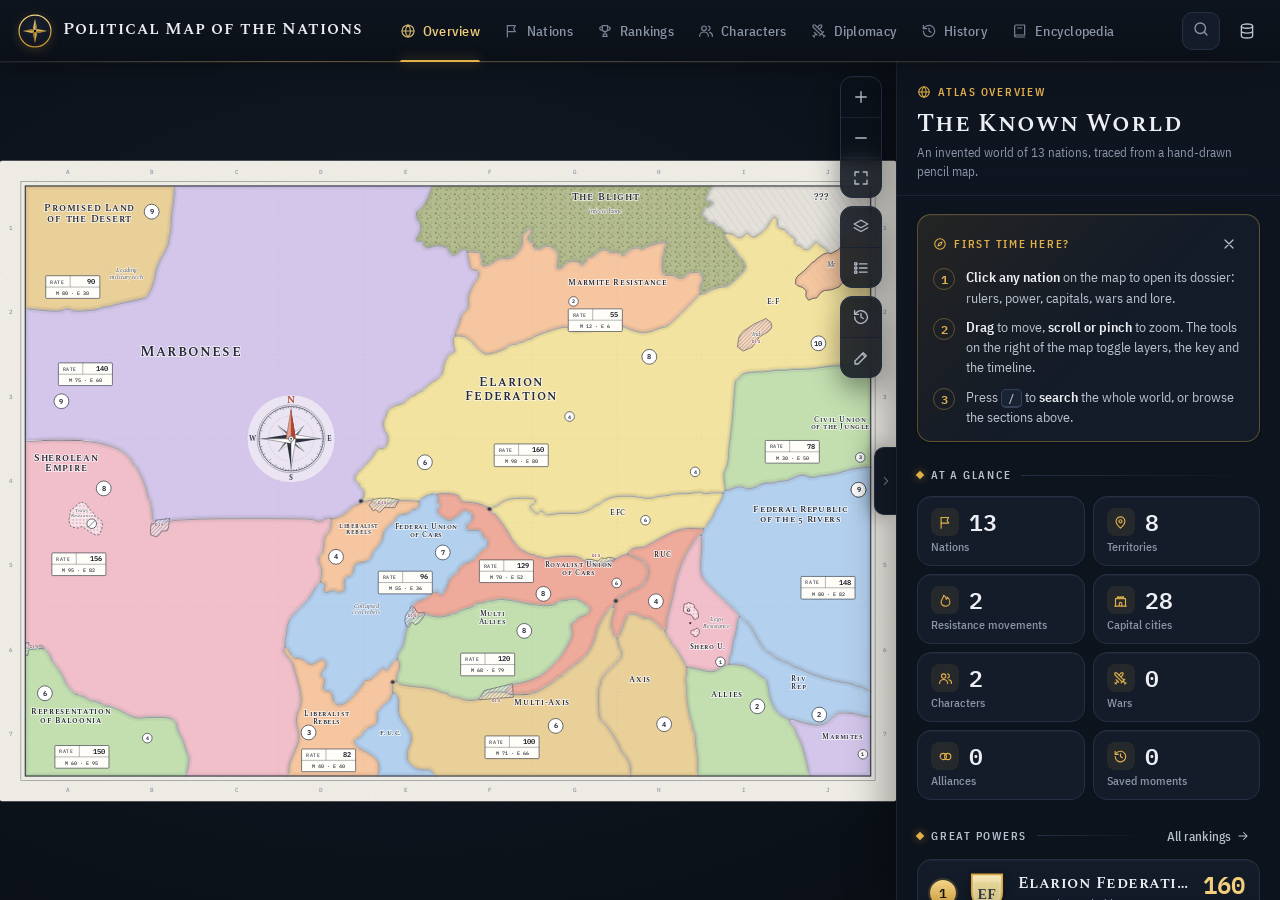
==== commit db30b35d: "feat: add new views for legend, nations, overview, rankings, and sections - Implemented a legend vie" ====
--- a/index.html
+++ b/index.html
@@ -1,1125 +1,138 @@
 <!DOCTYPE html>
 <html lang="en">
 <head>
-<!--H0-->
 <meta charset="utf-8">
-<meta name="viewport" content="width=device-width, initial-scale=1">
+<meta name="viewport" content="width=device-width, initial-scale=1, viewport-fit=cover">
 <title>Political Map of the Nations</title>
+<meta name="description" content="An interactive atlas and encyclopedia of an invented world: nations, rulers, wars, alliances and history, traced from a hand-drawn map.">
+<meta name="theme-color" content="#0b1017">
+<link rel="icon" href="assets/emblem.svg" type="image/svg+xml">
 <link rel="preconnect" href="https://fonts.googleapis.com">
 <link rel="preconnect" href="https://fonts.gstatic.com" crossorigin="">
 <link href="https://fonts.googleapis.com/css2?family=Spectral+SC:wght@500;600;700&amp;family=Spectral:ital,wght@0,400;0,600;1,400&amp;family=IBM+Plex+Sans+Condensed:wght@400;500;600&amp;family=IBM+Plex+Mono:wght@500;600&amp;display=swap" rel="stylesheet">
-<style>
-:root{
-  /* Layout: full-bleed atlas on an ink desk; detail sheet docks right (desktop) or slides up from the bottom (phone) */
-  --ink:#121822;--ink-2:#1b2330;--ink-3:#232d3d;--rule:#2b3547;
-  --text:#e8eaef;--muted:#97a0b2;--accent:#e2b04a;--line:#3b4252;
-  --display:"Spectral SC", Georgia, serif;--serif:"Spectral", Georgia, serif;
-  --ui:"IBM Plex Sans Condensed","Arial Narrow",system-ui,sans-serif;--mono:"IBM Plex Mono",ui-monospace,monospace;
-  color-scheme:dark;
-}
-*{box-sizing:border-box}
-html,body{height:100%;margin:0}
-body{background:var(--ink);color:var(--text);font-family:var(--ui);display:flex;flex-direction:column;overflow:hidden}
-button{font:500 13px var(--ui);color:var(--text);background:var(--ink-2);border:1px solid #334055;border-radius:7px;padding:7px 12px;cursor:pointer}
-button:hover{border-color:#4d5b74}
-button:focus-visible,input:focus-visible,.row:focus-visible,summary:focus-visible{outline:2px solid var(--accent);outline-offset:2px}
-button.primary{background:var(--accent);color:#1b1608;border-color:var(--accent);font-weight:600}
-/* header */
-header.bar{display:flex;align-items:center;gap:10px;padding:9px 14px;border-bottom:1px solid var(--rule);position:relative;z-index:30}
-.brand{flex:1;min-width:0}
-.brand h1{font-family:var(--display);font-weight:600;font-size:18px;letter-spacing:.05em;margin:0;white-space:nowrap;overflow:hidden;text-overflow:ellipsis}
-.brand small{display:block;font-size:12px;color:var(--muted);white-space:nowrap;overflow:hidden;text-overflow:ellipsis}
-.tools{display:flex;gap:6px;position:relative}
-.pop{position:absolute;right:0;top:calc(100% + 8px);background:var(--ink-2);border:1px solid #334055;border-radius:10px;padding:6px;min-width:230px;box-shadow:0 14px 34px rgba(0,0,0,.5)}
-.pop[hidden]{display:none}
-.pop label{display:flex;align-items:center;justify-content:space-between;gap:14px;padding:9px 10px;border-radius:6px;font-size:14px;cursor:pointer}
-.pop label:hover{background:var(--ink-3)}
-.pop label span small{display:block;color:var(--muted);font-size:12px}
-.pop input{appearance:none;-webkit-appearance:none;flex:none;width:36px;height:21px;border-radius:999px;background:#3a4558;position:relative;cursor:pointer;transition:background .15s;margin:0}
-.pop input::after{content:"";position:absolute;top:2.5px;left:3px;width:16px;height:16px;border-radius:50%;background:#fff;transition:transform .15s}
-.pop input:checked{background:var(--accent)}.pop input:checked::after{transform:translateX(14px)}
-/* map */
-main{position:relative;flex:1;min-height:0;display:flex}
-#wrap{position:relative;flex:1;min-width:0;touch-action:none;overflow:hidden}
-svg#map{width:100%;height:100%;display:block;cursor:grab;user-select:none;-webkit-user-select:none}
-svg#map.dragging{cursor:grabbing}
-.zoom{position:absolute;right:12px;top:12px;display:flex;flex-direction:column;border:1px solid #334055;border-radius:9px;overflow:hidden;background:rgba(27,35,48,.92);box-shadow:0 6px 18px rgba(0,0,0,.35)}
-.zoom button{width:38px;height:38px;padding:0;font-size:18px;border:0;border-radius:0;background:transparent}
-.zoom button+button{border-top:1px solid #334055}
-.zoom button:hover{background:var(--ink-3)}
-#tip{position:absolute;left:0;top:0;pointer-events:none;background:rgba(18,24,34,.95);border:1px solid #334055;padding:7px 10px;border-radius:7px;font-size:13px;white-space:nowrap;display:none;z-index:5;box-shadow:0 6px 18px rgba(0,0,0,.35)}
-#tip b{font-family:var(--display);font-weight:600;letter-spacing:.04em;font-size:14px}
-#tip span{color:var(--muted);display:block;font-family:var(--mono);font-size:12px;margin-top:2px}
-.region,.feat{outline:none}
-.feat{cursor:pointer}
-.feat:hover path{stroke:#b07a12;stroke-width:2}
-.region{cursor:pointer;transition:filter .2s}
-.region:hover{filter:brightness(1.05) saturate(1.15)}
-svg.focus .region:not(.on){filter:saturate(.35) brightness(1.06)}
-svg.focus .region:not(.on):hover{filter:saturate(.7) brightness(1.06)}
-.border{fill:none;stroke:var(--line);stroke-width:1.5;stroke-linejoin:round;stroke-linecap:round;pointer-events:none}
-.border-under{fill:none;stroke:#fff;stroke-width:4.5;opacity:.55;stroke-linejoin:round;pointer-events:none}
-.sel{fill:none;stroke:var(--accent);stroke-width:5;stroke-linejoin:round;pointer-events:none}
-.lbl{font-family:var(--display);fill:#262b36;paint-order:stroke;stroke:rgba(255,255,255,.78);stroke-width:4px;stroke-linejoin:round;letter-spacing:.08em;text-anchor:middle;pointer-events:none;font-weight:600}
-.dis{font:600 9.5px var(--ui);letter-spacing:.12em;fill:#7a2e3e;text-anchor:middle;pointer-events:none;paint-order:stroke;stroke:#fff;stroke-width:2.5px}
-.note{font-family:var(--serif);font-style:italic;fill:#4a4f5c;text-anchor:middle;pointer-events:none;paint-order:stroke;stroke:rgba(255,255,255,.7);stroke-width:3px}
-.mk circle{fill:#fff;stroke:#2c3240;stroke-width:1.6}
-.mk text{font:600 15px var(--mono);fill:#1f2430;text-anchor:middle;dominant-baseline:central}
-.mk,.tag{pointer-events:none}
-.tag rect.o{fill:#fffdf7;stroke:#2c3240;stroke-width:1.4}
-.tag .k{font:600 11px var(--ui);letter-spacing:.12em;fill:#555c6b}
-.tag .v{font:600 17px var(--mono);fill:#1c212c}
-.tag .me{font:500 12.5px var(--mono);fill:#2c3240}
-.compass .cr-l{font:600 17px "Spectral SC",serif;fill:#2c3240;text-anchor:middle;dominant-baseline:central;letter-spacing:.04em}
-.compass .cr-l.n{font-size:22px;fill:#b0452f}
-.grid line{stroke:#7d8699;stroke-width:.6;stroke-dasharray:2 7;opacity:.55}
-.gridlbl{font:500 13px var(--mono);fill:#8f98aa;text-anchor:middle;dominant-baseline:central}
-.hide-stats .tag,.hide-marks .mk,.hide-notes .note,.hide-notes .dis,.hide-grid .grid{display:none}
-/* border editor */
-#bEdit[aria-pressed="true"]{background:var(--accent);border-color:var(--accent);color:#1b1608;font-weight:600}
-#ebar{position:absolute;left:12px;right:64px;bottom:12px;display:flex;flex-wrap:wrap;align-items:center;gap:10px 14px;background:rgba(27,35,48,.96);border:1px solid #3d4a62;border-radius:12px;padding:10px 12px;box-shadow:0 10px 28px rgba(0,0,0,.45);z-index:6;max-width:720px}
-#ebar[hidden]{display:none}
-.eb-t{flex:1 1 220px;min-width:0;font-size:13px;display:flex;flex-direction:column;gap:2px}
-.eb-t span{color:var(--muted)}
-.eb-r{display:flex;align-items:center;gap:8px;font-size:12.5px;color:var(--muted)}
-.eb-r input{width:110px;accent-color:var(--accent)}
-.eb-b{display:flex;gap:6px}
-.eb-b button:disabled{opacity:.45;cursor:default}
-svg.editing{cursor:crosshair}
-svg.editing .border{stroke:#b0452f;stroke-width:2.4}
-svg.editing .region:hover{filter:none}
-.bcur{fill:rgba(226,176,74,.12);stroke:#b07a12;stroke-width:1.5;stroke-dasharray:4 3;pointer-events:none}
-@media (max-width:760px){#ebar{left:8px;right:8px;bottom:calc(var(--sheetpx,0px) + 8px)}.eb-t{flex-basis:100%}}
-/* header menu */
-.mb{display:none}
-.pop.menu{min-width:250px}
-.pop.menu button{display:block;width:100%;text-align:left;border:0;background:transparent;padding:10px 12px;font-size:14.5px;border-radius:6px}
-.pop.menu button small{display:block;color:var(--muted);font-size:12px;margin-top:1px}
-.pop.menu button:hover{background:var(--ink-3)}
-#bTime[aria-pressed="true"]{background:var(--accent);border-color:var(--accent);color:#1b1608;font-weight:600}
-/* relations on map */
-.rel{pointer-events:none}
-.rel .rl-u{fill:none;stroke:#fff;stroke-width:8;opacity:.85;stroke-linecap:round}
-.rel .rl{fill:none;stroke-width:4;stroke-linecap:round}
-.rel .war .rl{stroke:#c0392b;stroke-dasharray:14 10}
-.rel .ally .rl{stroke:#2563eb}
-.rel .rl-end{stroke:#fff;stroke-width:2}
-.rel .war .rl-end,.rel .war .rl-mid{fill:#c0392b}
-.rel .ally .rl-end,.rel .ally .rl-mid{fill:#2563eb}
-.rel .rl-mid{stroke:#fff;stroke-width:2.5}
-.rel .rl-ico{stroke:#fff;stroke-width:2.6;stroke-linecap:round}
-.hide-rel .rel{display:none}
-/* timeline bar */
-#tbar{position:absolute;left:12px;right:64px;bottom:12px;background:rgba(27,35,48,.97);border:1px solid #3d4a62;border-radius:12px;padding:12px 14px 10px;box-shadow:0 10px 28px rgba(0,0,0,.45);z-index:6;max-width:760px;display:flex;flex-direction:column;gap:8px}
-#tbar[hidden]{display:none}
-.tb-top{display:flex;align-items:center;gap:8px}
-.tb-t{flex:1;min-width:0;display:flex;flex-direction:column}
-.tb-t b{font-family:var(--display);font-size:17px;letter-spacing:.04em;white-space:nowrap;overflow:hidden;text-overflow:ellipsis}
-.tb-t span{font-size:12.5px;color:var(--muted)}
-.tb-track{position:relative;padding:0 10px 26px}
-.tb-track input{width:100%;accent-color:var(--accent);margin:6px 0}
-#tbTicks{position:absolute;left:10px;right:10px;top:30px;height:22px}
-#tbTicks button{position:absolute;transform:translateX(-50%);background:transparent;border:0;padding:2px 4px;font-size:11.5px;color:var(--muted);white-space:nowrap;max-width:110px;overflow:hidden;text-overflow:ellipsis}
-#tbTicks button:first-child{transform:none}#tbTicks button:last-child{transform:translateX(-100%)}
-#tbTicks button.on{color:var(--accent);font-weight:600}
-.tb-act{display:flex;gap:6px;flex-wrap:wrap}
-.tb-act input{flex:1 1 180px;min-width:0;font:14px var(--ui);color:var(--text);background:var(--ink);border:1px solid #46526a;border-radius:8px;padding:8px 10px}
-.tb-act input:focus{outline:none;border-color:var(--accent)}
-.tb-hint{margin:0;font-size:12px;color:var(--muted)}
-.x.sm{width:28px;height:28px;font-size:15px}
-body.past #edStart,body.past #bEdit{display:none}
-body.past svg#map{filter:sepia(.25)}
-.pastnote{margin:0;font-size:13.5px;color:#d9c48f;background:rgba(226,176,74,.08);border:1px solid rgba(226,176,74,.3);border-radius:8px;padding:9px 11px}
-/* relations panel */
-.relform{display:flex;flex-direction:column;gap:10px;background:var(--ink);border:1px solid #2e3849;border-radius:10px;padding:12px}
-.relpick{display:flex;flex-direction:column;gap:6px;font-size:12.5px;color:var(--muted)}
-.relpick select{font:15px var(--ui);color:var(--text);background:var(--ink-2);border:1px solid #46526a;border-radius:8px;padding:9px 10px}
-.rels{list-style:none;margin:0;padding:0;display:flex;flex-direction:column;gap:6px}
-.relrow{display:flex;align-items:center;gap:6px;background:var(--ink);border:1px solid #2e3849;border-left:4px solid;border-radius:8px;padding:6px 6px 6px 8px}
-.relrow.war{border-left-color:#c0392b}.relrow.ally{border-left-color:#2563eb}
-.relrow .rn{flex:1;min-width:0;display:flex;align-items:center;gap:6px;background:transparent;border:0;padding:4px;font-size:13.5px;text-align:left}
-.relrow .rn:hover{color:var(--accent)}
-.relrow .ri{font-size:11px;color:var(--muted);text-transform:uppercase;letter-spacing:.1em}
-.chip.cw{border-color:#7a2a22;background:rgba(192,57,43,.12)}
-.chip.ca{border-color:#264a8f;background:rgba(37,99,235,.12)}
-.relsec h3{margin-bottom:6px}
-/* rankings */
-.seg .kd{display:inline-block;width:8px;height:8px;border-radius:2px;margin-right:5px}
-.rank{list-style:none;margin:0;padding:0;display:flex;flex-direction:column;gap:6px}
-.rk{background:var(--ink);border:1px solid #2e3849;border-radius:10px;padding:10px 12px;cursor:pointer;display:flex;flex-direction:column;gap:7px}
-.rk:hover{border-color:#4d5b74}
-.rkh{display:flex;align-items:center;gap:8px;font-size:15px}
-.rkh .rn{font:600 13px var(--mono);color:var(--muted);width:20px}
-.rkh .nm2{flex:1;min-width:0;white-space:nowrap;overflow:hidden;text-overflow:ellipsis}
-.rkh .gv{font-size:11.5px;color:var(--muted);border:1px solid #334055;border-radius:999px;padding:1px 8px;white-space:nowrap}
-.bars{display:flex;flex-direction:column;gap:4px}
-.bars .b{display:grid;grid-template-columns:62px 1fr 34px;align-items:center;gap:8px;font-size:11.5px;color:var(--muted)}
-.bars .b i{height:8px;background:#232c3b;border-radius:4px;overflow:hidden;display:block}
-.bars .b s{display:block;height:100%;border-radius:4px}
-.bars .b b{font:600 13px var(--mono);color:var(--text);text-align:right;font-variant-numeric:tabular-nums}
-.bars .b.on span{color:var(--text);font-weight:600}
-@media (max-width:760px){.tb-hint{display:none}#tbar{padding:10px 12px 8px;gap:6px}.dk{display:none}.mb{display:inline-block}#tbar{left:8px;right:8px;bottom:calc(var(--sheetpx,0px) + 8px)}}
-/* layout refinements */
-.ptog{position:absolute;right:0;top:50%;transform:translateY(-50%);width:22px;height:64px;padding:0;border-radius:9px 0 0 9px;border-right:0;background:var(--ink-2);display:flex;align-items:center;justify-content:center;z-index:4;box-shadow:-4px 0 14px rgba(0,0,0,.3)}
-.ptog svg{transition:transform .2s}
-body.nopanel .ptog svg{transform:rotate(180deg)}
-body.nopanel aside{display:none}
-@media (max-width:1300px){.dk{display:none}.mb{display:inline-block}.brand small{display:none}}
-.ihead{position:sticky;top:0;z-index:2;background:var(--ink-2);display:flex;flex-direction:column;gap:12px;margin:-16px -18px 0;padding:16px 18px 12px;border-bottom:1px solid var(--rule)}
-.ihead .seg,.seg{flex-wrap:nowrap;overflow-x:auto;scrollbar-width:none;padding-bottom:2px}
-.ihead .seg button{padding:5px 9px}
-.seg::-webkit-scrollbar{display:none}
-.seg button{flex:none}
-.list{gap:2px}
-.row{display:grid;grid-template-columns:auto minmax(0,1fr) auto;align-items:center;gap:12px;padding:11px 10px;border-bottom:0;border-radius:8px}
-.row:hover{background:var(--ink-3)}
-.row .sw2{width:10px;height:34px;border-radius:3px;border:1px solid rgba(0,0,0,.35)}
-.row.lv1{margin-left:14px;padding-left:12px;border-left:2px solid #2e3849;border-radius:0 8px 8px 0}
-.row.lv2{margin-left:28px;padding-left:12px;border-left:2px solid #2e3849;border-radius:0 8px 8px 0}
-.row.lv1 .sw2,.row.lv2 .sw2{height:24px;width:8px}
-.row .nm .n1{font:500 15px var(--ui);color:var(--text);margin:0;display:flex;align-items:center;gap:6px;min-width:0}
-.row .nm .n1 span{white-space:nowrap;overflow:hidden;text-overflow:ellipsis}
-.row.lv1 .nm .n1,.row.lv2 .nm .n1{font-size:14px;color:#cdd3de}
-.row .nm .n2{display:flex;flex-wrap:wrap;gap:4px;margin-top:5px;font:inherit}
-.row .nm .n2 span{font:500 11px var(--ui);letter-spacing:.02em;color:#aab3c3;background:var(--ink-3);border:1px solid #2f3a4d;border-radius:999px;padding:1px 8px}
-.row .rv{width:auto;min-width:74px;text-align:right}
-.row .rv b{font:600 17px var(--mono);font-variant-numeric:tabular-nums}
-.row .rv small{display:block;font:11px var(--mono);color:var(--muted);margin-top:1px;white-space:nowrap}
-.row .rv i{margin-top:5px}
-.row .rv.na b{color:#5d6679;font-weight:500}
-@media (max-width:760px){.ptog{display:none}.ihead{top:24px;margin:-4px -16px 0;padding:6px 16px 12px}}
-/* characters */
-.ccs{list-style:none;margin:0;padding:0;display:flex;flex-direction:column;gap:6px}
-.cc{display:flex;align-items:center;gap:12px;background:var(--ink);border:1px solid #2e3849;border-radius:12px;padding:8px 12px 8px 8px;cursor:pointer}
-.cc:hover{border-color:#4d5b74}
-.cc .ct{display:flex;flex-direction:column;min-width:0;gap:2px}
-.cc .ct b{font-family:var(--display);font-weight:600;font-size:17px;letter-spacing:.03em}
-.cc .ct span{font-size:12.5px;color:var(--muted)}
-.cc .ct .cn{display:flex;align-items:center;gap:5px;color:#c3cad6}
-.cc.sm{padding:5px 10px 5px 5px;border-radius:999px}
-.cc.sm .ct b{font-size:15px}
-.portrait{flex:none;display:block;filter:drop-shadow(0 2px 4px rgba(0,0,0,.35))}
-.chero{display:flex;gap:16px;align-items:center}
-.chero .pill{display:inline-flex;align-items:center;gap:6px;background:var(--ink-3);border:1px solid #334055;border-radius:999px;padding:4px 11px;font-size:13px;cursor:pointer;color:var(--text)}
-.chero .meta{margin-top:8px}
-.filebtn{font:500 13px var(--ui);color:var(--text);background:var(--ink-2);border:1px solid #334055;border-radius:7px;padding:7px 12px;cursor:pointer}
-.filebtn:hover{border-color:#4d5b74}
-.charform .cprev{display:flex;justify-content:center;padding:6px 0}
-.charform .ch3{font:600 11px var(--ui);letter-spacing:.14em;text-transform:uppercase;color:var(--muted);margin:6px 0 0}
-.cols{display:grid;grid-template-columns:repeat(5,1fr);gap:8px}
-.cf{display:flex;flex-direction:column;align-items:center;gap:4px;font-size:11.5px;color:var(--muted)}
-.cf input{-webkit-appearance:none;appearance:none;flex:none;width:40px!important;min-width:0;max-width:40px;height:40px;padding:0;border:2px solid #46526a;border-radius:50%;background:none;cursor:pointer;overflow:hidden}
-.cf input::-webkit-color-swatch-wrapper{padding:0}.cf input::-webkit-color-swatch{border:0;border-radius:50%}.cf input::-moz-color-swatch{border:0;border-radius:50%}
-.gf select,.gf textarea{font:15px var(--ui);color:var(--text);background:var(--ink);border:1px solid #46526a;border-radius:8px;padding:9px 11px}
-.gf textarea{font-family:var(--serif);line-height:1.5;resize:vertical}
-.gov .rb{display:inline-flex;align-items:center;gap:8px;background:transparent;border:0;padding:0;font:inherit;color:var(--text);cursor:pointer;text-decoration:underline;text-decoration-color:#4d5b74;text-underline-offset:3px}
-.gov .rb:hover{text-decoration-color:var(--accent)}
-/* panel */
-aside{width:clamp(330px,30vw,400px);flex:none;background:var(--ink-2);border-left:1px solid var(--rule);overflow-y:auto;overscroll-behavior:contain;display:flex;flex-direction:column}
-.grab{display:none}
-#pb{padding:16px 18px 28px;display:flex;flex-direction:column;gap:16px}
-.ph{display:flex;gap:12px;align-items:flex-start}
-.ph .sw{width:14px;align-self:stretch;border-radius:4px;flex:none;border:1px solid rgba(0,0,0,.35)}
-.ph .t{flex:1;min-width:0}
-h2{font-family:var(--display);font-size:24px;font-weight:600;letter-spacing:.04em;margin:0;line-height:1.15;text-wrap:balance}
-.meta{font-size:13px;color:var(--muted);margin-top:4px;display:flex;flex-wrap:wrap;gap:6px;align-items:center}
-.meta .pill{display:inline-flex;align-items:center;gap:5px;background:var(--ink-3);border:1px solid #334055;border-radius:999px;padding:2px 9px;color:var(--text);font-size:12.5px}
-.meta button.pill{cursor:pointer}
-.meta .pill.warn{background:rgba(120,140,60,.18);border-color:#6f7f3e;color:#cfdca0}
-.meta button.pill:hover{border-color:var(--accent)}
-.x{width:34px;height:34px;padding:0;font-size:18px;line-height:1;flex:none;border-radius:50%}
-.stats{display:grid;grid-template-columns:repeat(3,1fr);gap:8px}
-.stat{background:var(--ink);border:1px solid #2e3849;border-radius:10px;padding:10px 11px}
-.stat .k{font-size:11px;letter-spacing:.1em;color:var(--muted);text-transform:uppercase;display:flex;justify-content:space-between;gap:6px}
-.stat .k em{font-style:normal;letter-spacing:0;text-transform:none;color:#7f899c}
-.stat .v{font:600 24px var(--mono);font-variant-numeric:tabular-nums;margin-top:3px}
-.stat .bar{height:4px;background:#2a3344;border-radius:2px;margin-top:7px;overflow:hidden}
-.stat .bar i{display:block;height:100%;background:var(--accent);border-radius:2px}
-.stat.na .v{color:#5d6679}
-.erow{display:flex;gap:8px;align-items:center;flex-wrap:wrap}
-.erow .edited{font-size:12px;color:var(--muted)}
-.editor{display:flex;flex-direction:column;gap:10px}
-.editor .stat{display:flex;flex-direction:column;gap:4px;border-color:#4d5b74}
-.editor input{width:100%;font:600 22px var(--mono);color:var(--text);background:transparent;border:0;border-bottom:1px solid #46526a;padding:2px 0;outline:none}
-.editor input:focus{border-bottom-color:var(--accent)}
-.savest{font-size:12.5px;color:var(--accent)}
-.gov dl{margin:0;display:grid;grid-template-columns:auto 1fr;gap:0;border:1px solid #2e3849;border-radius:10px;overflow:hidden;background:var(--ink)}
-.gov .gr{display:contents}
-.gov dt,.gov dd{margin:0;padding:9px 12px;border-bottom:1px solid #263042;font-size:14px}
-.gov .gr:last-child dt,.gov .gr:last-child dd{border-bottom:0}
-.gov dt{color:var(--muted);font-size:12px;letter-spacing:.06em;text-transform:uppercase;align-self:center}
-.gov dd{font-family:var(--serif);font-size:15.5px}
-.gov .gtype{font-family:var(--ui);font-weight:600;font-size:13px;letter-spacing:.03em;background:var(--ink-3);border:1px solid #3d4a62;border-radius:999px;padding:2px 10px}
-.gov .ns{color:#6c7689;font-style:italic}
-.gov .erow{margin-top:8px}
-.gov .inh{font-size:13.5px;color:var(--muted);margin:0 0 8px;font-family:var(--ui);display:flex;gap:6px;align-items:center;flex-wrap:wrap}
-.gov .inh .pill{display:inline-flex;align-items:center;gap:5px;background:var(--ink-3);border:1px solid #334055;border-radius:999px;padding:2px 9px;font-size:12.5px}
-.gf{display:flex;flex-direction:column;gap:4px;font-size:12px;color:var(--muted);letter-spacing:.04em}
-.gf input{font:15px var(--ui);color:var(--text);background:var(--ink);border:1px solid #46526a;border-radius:8px;padding:9px 11px}
-.gf input:focus{outline:none;border-color:var(--accent)}
-.gf small{display:flex;gap:8px;align-items:center;flex-wrap:wrap;letter-spacing:0}
-.flag{display:inline-flex;flex-direction:column;width:20px;height:13px;border:1px solid rgba(0,0,0,.5);border-radius:2px;overflow:hidden;vertical-align:-2px;margin-left:8px}
-.flag i{flex:1}
-.flag.big{width:42px;height:27px;margin-left:0;border-radius:3px;box-shadow:0 1px 3px rgba(0,0,0,.4)}
-.lore textarea{width:100%;min-height:150px;resize:vertical;font:15px/1.5 var(--serif);color:var(--text);background:var(--ink);border:1px solid #46526a;border-radius:8px;padding:10px 12px}
-.lore textarea:focus{outline:none;border-color:var(--accent)}
-.savest:empty{display:none}
-.sec h3{font:600 11px var(--ui);letter-spacing:.14em;text-transform:uppercase;color:var(--muted);margin:0 0 8px}
-.sec p,.sec li{font-family:var(--serif);font-size:15px;line-height:1.5;margin:0}
-.sec ul{margin:0;padding-left:18px;display:flex;flex-direction:column;gap:3px}
-.caps{display:flex;flex-wrap:wrap;gap:8px}
-.cap{display:flex;align-items:center;gap:8px;background:var(--ink);border:1px solid #2e3849;border-radius:999px;padding:4px 12px 4px 4px;font-size:13px}
-.cap small{color:var(--muted)}
-.circ{display:inline-flex;flex:none;width:28px;height:28px;border-radius:50%;background:#fff;color:#1f2430;border:1.5px solid #2c3240;align-items:center;justify-content:center;font:600 13px var(--mono)}
-.circ.sm{width:21px;height:21px;font-size:11px;margin:3.5px}
-.circ.x2{background:repeating-linear-gradient(45deg,#fff 0 3px,#c9ccd4 3px 4px)}
-.chips{display:flex;flex-wrap:wrap;gap:6px}
-.chip{font:500 13px var(--ui);background:var(--ink);border:1px solid #334055;border-radius:999px;padding:5px 11px;cursor:pointer;color:var(--text);display:inline-flex;align-items:center;gap:6px}
-.chip:hover{border-color:var(--accent)}
-.dot{width:10px;height:10px;border-radius:3px;display:inline-block;border:1px solid rgba(0,0,0,.35);flex:none}
-.lore{border-left:3px solid var(--accent);padding:9px 12px;background:rgba(226,176,74,.07);border-radius:0 8px 8px 0}
-.lore p{color:#c9cfdb}
-.empty{color:var(--muted);font-family:var(--serif);font-style:italic}
-/* index */
-.search{position:relative}
-.search input{width:100%;font:15px var(--ui);color:var(--text);background:var(--ink);border:1px solid #334055;border-radius:9px;padding:10px 12px 10px 34px}
-.search svg{position:absolute;left:11px;top:50%;transform:translateY(-50%);opacity:.6}
-.seg{display:flex;gap:4px;flex-wrap:wrap;align-items:center}
-.seg span{font-size:12px;color:var(--muted);margin-right:4px}
-.seg button{padding:5px 10px;font-size:12.5px;border-radius:999px;background:transparent}
-.seg button[aria-pressed="true"]{background:var(--accent);border-color:var(--accent);color:#1b1608;font-weight:600}
-.list{list-style:none;margin:0;padding:0;display:flex;flex-direction:column}
-.row{display:flex;align-items:center;gap:10px;padding:10px 6px;border-bottom:1px solid #263042;cursor:pointer;border-radius:6px}
-.row:hover{background:var(--ink-3)}
-.row.t{padding-left:22px}
-.row.t .nm{font-size:14px}
-.row .nm{flex:1;min-width:0;font-size:15px}
-.row .nm div{font:12px var(--mono);color:var(--muted);margin-top:2px}
-.row .rv{width:84px;flex:none;text-align:right;font:600 16px var(--mono);font-variant-numeric:tabular-nums}
-.row .rv i{display:block;height:3px;background:#2a3344;border-radius:2px;margin-top:5px;overflow:hidden}
-.row .rv i s{display:block;height:100%;background:var(--accent)}
-.row .rv.na{color:#5d6679}
-.row .tri{color:#5d6679;font-size:12px;margin-right:-4px}
-details.key{border-top:1px solid var(--rule);padding-top:12px}
-details.key summary{cursor:pointer;font:600 11px var(--ui);letter-spacing:.14em;text-transform:uppercase;color:var(--muted)}
-details.key ul{margin:10px 0 0;padding-left:18px;display:flex;flex-direction:column;gap:5px;font-size:14px;line-height:1.45}
-.noresult{color:var(--muted);font-style:italic;font-family:var(--serif);padding:10px 6px}
-@media (max-width:760px){
-  header.bar{padding:8px 12px}
-  .brand h1{font-size:15px}
-  .tools{gap:5px}.tools>button{padding:6px 9px;font-size:12.5px}
-  .brand small{display:none}
-  aside{position:absolute;left:0;right:0;bottom:0;width:auto;height:var(--sheet,42%);border-left:0;border-top:1px solid var(--rule);border-radius:16px 16px 0 0;box-shadow:0 -12px 30px rgba(0,0,0,.45);transition:height .25s ease;z-index:10}
-  aside.drag{transition:none}
-  .grab{display:block;position:sticky;top:0;z-index:2;background:var(--ink-2);height:24px;flex:none;cursor:grab;touch-action:none;border:0;border-radius:16px 16px 0 0;padding:0;width:100%}
-  .grab::before{content:"";display:block;width:42px;height:5px;border-radius:3px;background:#4a566c;margin:9px auto 0}
-  #pb{padding:4px 16px 24px;gap:14px}
-  h2{font-size:21px}
-  .zoom{top:10px;right:10px}
-}
-@media (prefers-reduced-motion:reduce){.region,aside{transition:none}}
-</style>
-<!--H1-->
+<link rel="stylesheet" href="css/tokens.css">
+<link rel="stylesheet" href="css/map.css">
+<link rel="stylesheet" href="css/layout.css">
+<link rel="stylesheet" href="css/components.css">
+<link rel="stylesheet" href="css/views.css">
 </head>
-<body>
-<!--B0-->
-<header class="bar">
-  <div class="brand"><h1>Political Map of the Nations</h1><small>Traced from the hand-drawn sketch · tap a nation for details</small></div>
-  <div class="tools">
-    <button id="bIndex" type="button">All nations</button>
-    <button id="bRank" type="button" class="dk">Rankings</button>
-    <button id="bRel" type="button" class="dk">Wars &amp; alliances</button>
-    <button id="bChars" type="button" class="dk">Characters</button>
-    <button id="bTime" type="button" class="dk" aria-pressed="false">Timeline</button>
-    <button id="bEdit" type="button" class="dk" aria-pressed="false">Edit borders</button>
-    <button id="bMore" type="button" class="mb" aria-expanded="false" aria-controls="more">More</button>
-    <div id="more" class="pop menu" hidden="">
-      <button type="button" data-act="rank">Power rankings<small>Compare Rate, Military and Economy</small></button>
-      <button type="button" data-act="rel">Wars &amp; alliances<small>Add or remove wars and alliances</small></button>
-      <button type="button" data-act="chars">Characters<small>Rulers and heroes with portraits</small></button>
-      <button type="button" data-act="time">Timeline<small>Save moments and slide between them</small></button>
-      <button type="button" data-act="edit">Edit borders<small>Drag borders to reshape nations</small></button>
-    </div>
-    <button id="bLayers" type="button" aria-expanded="false" aria-controls="layers">Layers</button>
-    <div id="layers" class="pop" hidden="">
-      <label for="tStats"><span>Ratings<small>Rate · military (M) · economy (E)</small></span><input id="tStats" type="checkbox" checked=""></label>
-      <label for="tMarks"><span>Capitals<small>Size = population, number = infrastructure</small></span><input id="tMarks" type="checkbox" checked=""></label>
-      <label for="tNotes"><span>Notes &amp; disputes<small>Map notes and DIS tags</small></span><input id="tNotes" type="checkbox" checked=""></label>
-      <label for="tRel"><span>Wars &amp; alliances<small>Red dashed = war, blue = alliance</small></span><input id="tRel" type="checkbox" checked=""></label>
-      <label for="tGrid"><span>Grid<small>A–J · 1–7 reference</small></span><input id="tGrid" type="checkbox" checked=""></label>
+<body class="booting">
+<a class="skip" href="#panel">Skip to the information panel</a>
+
+<header class="app-head">
+  <button id="navToggle" class="icon-btn nav-toggle" type="button" aria-label="Open menu" aria-controls="drawer" aria-expanded="false" data-icon="menu"></button>
+  <a class="brand" href="#/overview" aria-label="Political Map of the Nations, overview">
+    <img class="brand-mark" src="assets/emblem.svg" alt="" width="34" height="34">
+    <span class="brand-text"><b>Political Map of the Nations</b><small>Atlas &amp; encyclopedia of the known world</small></span>
+  </a>
+  <nav class="main-nav" aria-label="Sections" id="mainNav"></nav>
+  <div class="head-tools">
+    <button id="searchBtn" class="search-trigger" type="button" aria-label="Search the world" aria-keyshortcuts="/ Control+K">
+      <span data-icon="search"></span><span class="st-label">Search the world</span><kbd>/</kbd>
+    </button>
+    <div class="pop-anchor">
+      <button id="dataBtn" class="icon-btn" type="button" aria-label="Your data: save, export and import" aria-expanded="false" aria-controls="dataPop" data-tip="Your data" data-icon="database"><span class="data-dot" hidden></span></button>
+      <div id="dataPop" class="pop pop-data" hidden></div>
     </div>
   </div>
 </header>
-<main>
+
+<main class="stage">
   <div id="wrap">
     <svg id="map" xmlns="http://www.w3.org/2000/svg" aria-label="Political map"></svg>
-    <div class="zoom">
-      <button id="zIn" type="button" aria-label="Zoom in">+</button>
-      <button id="zOut" type="button" aria-label="Zoom out">−</button>
-      <button id="zFit" type="button" aria-label="Show whole map">⤢</button>
+
+    <div class="rail" role="toolbar" aria-label="Map tools" aria-orientation="vertical">
+      <div class="rail-group">
+        <button id="zIn" type="button" aria-label="Zoom in" data-tip="Zoom in" data-icon="plus"></button>
+        <button id="zOut" type="button" aria-label="Zoom out" data-tip="Zoom out" data-icon="minus"></button>
+        <button id="zFit" type="button" aria-label="Show whole map" data-tip="Whole map" data-icon="maximize"></button>
+      </div>
+      <div class="rail-group">
+        <button id="bLayers" type="button" aria-label="Map layers" aria-expanded="false" aria-controls="layers" data-tip="Layers" data-icon="layers"></button>
+        <button id="bKey" type="button" aria-label="Map key" aria-expanded="false" aria-controls="mapKey" data-tip="Map key" data-icon="legend"></button>
+      </div>
+      <div class="rail-group">
+        <button id="bTime" type="button" aria-label="Timeline" aria-pressed="false" data-tip="Timeline" data-icon="history"></button>
+        <button id="bEdit" type="button" aria-label="Edit borders" aria-pressed="false" data-tip="Edit borders" data-icon="pen"></button>
+      </div>
     </div>
-    <button id="pToggle" type="button" class="ptog" aria-label="Hide panel" title="Hide panel"><svg width="14" height="14" viewBox="0 0 24 24" fill="none" stroke="currentColor" stroke-width="2.6" stroke-linecap="round" stroke-linejoin="round"><path d="m9 6 6 6-6 6"></path></svg></button>
+
+    <div id="layers" class="pop pop-map" hidden>
+      <p class="pop-title">Map layers</p>
+      <label for="tStats"><span>Ratings<small>Rate · military (M) · economy (E)</small></span><input id="tStats" class="switch" type="checkbox" checked></label>
+      <label for="tMarks"><span>Capitals<small>Size = population, number = infrastructure</small></span><input id="tMarks" class="switch" type="checkbox" checked></label>
+      <label for="tNotes"><span>Notes &amp; disputes<small>Map notes and DIS tags</small></span><input id="tNotes" class="switch" type="checkbox" checked></label>
+      <label for="tRel"><span>Wars &amp; alliances<small>Red dashed = war, blue = alliance</small></span><input id="tRel" class="switch" type="checkbox" checked></label>
+      <label for="tGrid"><span>Grid<small>A–J · 1–7 reference</small></span><input id="tGrid" class="switch" type="checkbox" checked></label>
+    </div>
+    <div id="mapKey" class="pop pop-map pop-key" hidden></div>
+
+    <button id="pToggle" type="button" class="ptog" aria-label="Hide panel" data-icon="chev-right"></button>
     <div id="tip" role="tooltip"></div>
-    <div id="tbar" hidden="">
-      <div class="tb-top"><div class="tb-t"><b id="tbName">Now</b><span id="tbSub"></span></div><button id="tbPlay" type="button">▶ Play</button><button id="tbClose" type="button" class="x sm" aria-label="Close timeline">×</button></div>
-      <div class="tb-track"><input id="tbRange" type="range" min="0" max="0" step="0.01" value="0" aria-label="Timeline"><div id="tbTicks"></div></div>
+
+    <div id="tbar" class="mapbar" hidden>
+      <div class="tb-top">
+        <span class="mb-icon" data-icon="history"></span>
+        <div class="tb-t"><b id="tbName">Now</b><span id="tbSub"></span></div>
+        <button id="tbPlay" type="button" class="btn btn-sm"><span data-icon="play"></span><span class="btn-l">Play</span></button>
+        <button id="tbArchive" type="button" class="btn btn-sm btn-ghost" data-tip="Open the archive"><span data-icon="scroll"></span><span class="btn-l">Archive</span></button>
+        <button id="tbClose" type="button" class="icon-btn icon-btn-sm" aria-label="Close timeline" data-icon="x"></button>
+      </div>
+      <div class="tb-track"><input id="tbRange" type="range" min="0" max="0" step="0.01" value="0" aria-label="Timeline position"><div id="tbTicks"></div></div>
       <div class="tb-act" id="tbAct"></div>
       <p class="tb-hint">Save a moment, then change borders, ratings or wars. Slide back to watch the map change.</p>
     </div>
-    <div id="ebar" hidden="">
-      <div class="eb-t"><b>Editing borders</b><span id="ebMsg">Drag any border line to move it. Pinch or scroll to zoom.</span></div>
+
+    <div id="ebar" class="mapbar" hidden>
+      <span class="mb-icon" data-icon="pen"></span>
+      <div class="eb-t"><b>Editing borders</b><span id="ebMsg" role="status">Drag any border line to move it. Pinch or scroll to zoom.</span></div>
       <label class="eb-r" for="bsize">Brush<input id="bsize" type="range" min="12" max="120" value="40"></label>
-      <div class="eb-b"><button id="ebUndo" type="button" disabled="">Undo</button><button id="ebReset" type="button">Reset borders</button><button id="ebDone" type="button" class="primary">Done</button></div>
+      <div class="eb-b">
+        <button id="ebUndo" type="button" class="btn btn-sm" disabled><span data-icon="undo"></span>Undo</button>
+        <button id="ebReset" type="button" class="btn btn-sm btn-danger-ghost">Reset borders</button>
+        <button id="ebDone" type="button" class="btn btn-sm btn-primary"><span data-icon="check"></span>Done</button>
+      </div>
     </div>
+
+    <div id="boot" class="boot" role="status"><div class="boot-mark"><img src="assets/emblem.svg" alt="" width="56" height="56"></div><p>Unrolling the map…</p></div>
   </div>
-  <aside id="panel" aria-live="polite"><button class="grab" id="grab" type="button" aria-label="Resize panel"></button><div id="pb"></div></aside>
+
+  <aside id="panel" aria-label="Information panel" tabindex="-1">
+    <button class="grab" id="grab" type="button" aria-label="Resize panel"></button>
+    <div id="pb"></div>
+  </aside>
 </main>
 
-<script>
-const SRC=(()=>{const h=document.head.innerHTML,b=document.body.innerHTML,sc=document.currentScript.outerHTML;
-  const hh=h.slice(h.indexOf("<"+"!--H0-->"),h.indexOf("<"+"!--H1-->")+9),bi=b.indexOf("<"+"!--B0-->"),be=b.indexOf(sc)+sc.length;
-  return {head:hh,body:b.slice(bi,be)}})();
-const EDITS=/*EDITS*/{"marmite":{"rate":55,"m":12,"e":6}}/*END*/;
-const BORDERS=/*BORDERS*/{}/*BEND*/;
-const LORE=/*LORE*/{"blight":["The Blight is an infected zone overrun by zombies."]}/*LEND*/;
-const GOV=/*GOV*/{"sherolean":{"leader":"Shero","gov":"Dictatorship"},"desert":{"leader":"Two brothers","gov":"Democracy"},"marbonese":{"leader":"The Senate","gov":"Liberalism"},"baloonia":{"leader":"Parliament","gov":"Democracy"},"librebels":{"leader":"Idealists","gov":"Liberal"},"fuc":{"leader":"The people","gov":"Democrats"},"elarion":{"leader":"Leon","gov":"Monarchy"},"marmite":{"leader":"Military generals","gov":"Anarchy"},"royalist":{"leader":"Consul","gov":"Monarchy"},"maxis":{"leader":"One leader","gov":"Communist"},"mallies":{"leader":"Chancellor","gov":"Conservative"},"fiveRivers":{"leader":"President","gov":"Democratic"},"jungle":{"leader":"Tribal leader","gov":"Authoritarianism"}}/*GEND*/;
-const REL=/*REL*/[]/*RND*/;
-const TL=/*TL*/[]/*TND*/;
-const CHARS=/*CH*/[{"id":"shero","name":"Shero","title":"Dictator of the Sherolean Empire","nation":"sherolean","look":{"skin":"#d9a77f","hair":"#1f1a1c","outfit":"#7a1f2e","accent":"#d4a73a","bg":"#f0bfca","hairStyle":"swept","head":"cap","face":"scar"},"bio":[],"photo":"[data-uri]"},{"id":"leon","name":"Leon","title":"Monarch of the Elarion Federation","nation":"elarion","look":{"skin":"#ecc19c","hair":"#8a5a2b","outfit":"#2c4a8a","accent":"#e2b04a","bg":"#f3e3a0","hairStyle":"long","head":"crown","face":"beard"},"bio":[],"photo":"[data-uri]"}]/*CHEND*/;
-const GEO={"arcs":[[[1970.0,145.0],[1970.0,30.0],[1608.0,30.0]],[[1636.0,137.0],[1635.6,136.3],[1634.7,134.9],[1633.4,132.9],[1631.6,130.1],[1629.6,127.9],[1627.2,126.1],[1624.5,124.9],[1621.5,124.1],[1618.9,122.9],[1616.8,121.3],[1615.1,119.2],[1613.9,116.8],[1611.9,114.9],[1609.1,113.8],[1605.6,113.4],[1601.4,113.6],[1598.1,113.1],[1595.7,111.7],[1594.2,109.5],[1593.8,106.5],[1592.7,104.0],[1591.1,102.0],[1588.9,100.5],[1586.1,99.5],[1584.5,97.6],[1584.0,94.9],[1584.6,91.2],[1586.4,86.8],[1588.4,83.2],[1590.6,80.6],[1593.1,78.9],[1595.9,78.1],[1598.4,77.2],[1600.6,76.2],[1602.6,75.1],[1604.4,73.9],[1605.7,72.6],[1606.6,71.2],[1607.0,69.8],[1607.0,68.2],[1606.2,67.0],[1604.6,66.0],[1602.1,65.2],[1598.9,64.8],[1596.3,64.0],[1594.4,63.0],[1593.2,61.8],[1592.8,60.2],[1592.7,58.6],[1593.1,56.9],[1593.9,55.0],[1595.1,53.0],[1596.1,50.8],[1596.9,48.4],[1597.4,45.9],[1597.6,43.1],[1598.3,40.9],[1599.4,39.1],[1601.0,37.9],[1603.0,37.1],[1604.6,36.2],[1605.9,35.1],[1606.8,33.8],[1607.2,32.2],[1607.6,31.1],[1607.9,30.4],[1608.0,30.0]],[[1608.0,30.0],[963.0,30.0]],[[372.0,30.0],[30.0,30.0],[30.0,311.0]],[[1578.0,278.0],[1578.0,276.7],[1578.0,274.1],[1578.0,270.1],[1578.0,264.9],[1578.4,260.3],[1579.1,256.4],[1580.2,253.2],[1581.8,250.8],[1582.9,248.4],[1583.6,246.3],[1584.0,244.4],[1584.0,242.6],[1583.6,240.6],[1582.9,238.4],[1581.8,235.9],[1580.2,233.1],[1578.8,230.9],[1577.2,229.3],[1575.8,228.2],[1574.2,227.8],[1572.0,227.4],[1569.0,227.3],[1565.2,227.4],[1560.8,227.6],[1556.8,228.4],[1553.4,229.8],[1550.6,231.8],[1548.4,234.2],[1546.2,236.4],[1544.1,238.1],[1542.0,239.5],[1540.0,240.5],[1537.8,241.1],[1535.2,241.4],[1532.5,241.2],[1529.5,240.8],[1526.8,240.0],[1524.4,239.0],[1522.4,237.8],[1520.6,236.2],[1518.1,235.2],[1514.9,234.6],[1510.9,234.4],[1506.1,234.6],[1502.1,234.4],[1498.7,233.8],[1496.0,232.8],[1494.0,231.2],[1492.5,227.9],[1491.5,222.8],[1491.0,215.9],[1491.0,207.1],[1491.2,200.1],[1491.8,194.7],[1492.5,191.0],[1493.5,189.0],[1494.4,186.5],[1495.1,183.5],[1495.8,180.0],[1496.2,176.0],[1496.9,172.7],[1497.6,170.1],[1498.5,168.1],[1499.5,166.9],[1499.9,165.4],[1499.8,163.8],[1499.1,162.0],[1497.9,160.0],[1494.6,159.2],[1489.2,159.6],[1481.8,161.1],[1472.2,163.9],[1464.2,166.4],[1457.8,168.8],[1452.8,171.0],[1449.2,173.0],[1446.2,174.2],[1443.6,174.6],[1441.4,174.1],[1439.6,172.9],[1437.6,172.0],[1435.4,171.5],[1432.9,171.4],[1430.1,171.6],[1427.3,172.2],[1424.4,173.2],[1421.5,174.6],[1418.5,176.4],[1415.8,178.2],[1413.2,180.2],[1411.0,182.4],[1409.0,184.6],[1407.1,186.4],[1405.4,187.8],[1403.8,188.8],[1402.2,189.2],[1400.6,189.1],[1398.7,188.2],[1396.6,186.6],[1394.4,184.4],[1391.4,182.9],[1387.8,182.1],[1383.5,182.1],[1378.5,182.9],[1374.3,182.9],[1370.9,182.3],[1368.4,181.0],[1366.6,179.0],[1364.6,177.5],[1362.2,176.5],[1359.5,176.0],[1356.5,176.0],[1353.1,176.9],[1349.4,178.8],[1345.2,181.6],[1340.8,185.4],[1336.5,188.4],[1332.5,190.8],[1328.8,192.5],[1325.2,193.5],[1322.4,194.9],[1320.1,196.6],[1318.5,198.8],[1317.5,201.2],[1316.3,203.5],[1314.9,205.5],[1313.4,207.2],[1311.6,208.8],[1310.0,209.9],[1308.5,210.6],[1307.1,211.0],[1305.9,211.0],[1304.8,210.6],[1303.9,209.7],[1303.2,208.4],[1302.8,206.6],[1300.9,205.1],[1297.6,203.9],[1293.0,202.9],[1287.0,202.1],[1281.5,202.6],[1276.5,204.4],[1272.0,207.4],[1268.0,211.6],[1264.5,214.9],[1261.5,217.3],[1259.0,218.8],[1257.0,219.2],[1255.2,219.5],[1253.6,219.5],[1252.1,219.2],[1250.9,218.8],[1250.2,216.4],[1250.2,212.1],[1250.9,206.0],[1252.1,198.0],[1252.3,191.2],[1251.4,185.8],[1249.5,181.5],[1246.5,178.5],[1243.9,176.1],[1241.8,174.4],[1240.1,173.2],[1238.9,172.8],[1237.8,172.1],[1236.8,171.2],[1235.9,170.1],[1235.1,168.9],[1233.8,168.0],[1231.9,167.5],[1229.5,167.4],[1226.5,167.6],[1223.8,168.2],[1221.2,169.1],[1219.0,170.2],[1217.0,171.8],[1214.6,172.9],[1211.9,173.6],[1208.8,174.0],[1205.2,174.0],[1202.4,173.8],[1200.1,173.4],[1198.5,172.9],[1197.5,172.1],[1196.7,170.9],[1196.1,169.3],[1195.6,167.2],[1195.4,164.8],[1194.4,162.6],[1192.8,160.7],[1190.5,159.1],[1187.5,157.9],[1185.3,156.2],[1183.9,154.2],[1183.4,151.9],[1183.6,149.1],[1184.2,146.6],[1185.1,144.4],[1186.2,142.4],[1187.8,140.6],[1188.9,138.9],[1189.8,137.1],[1190.4,135.4],[1190.6,133.6],[1190.7,132.1],[1190.6,130.9],[1190.2,129.9],[1189.8,129.1],[1188.9,128.6],[1187.8,128.2],[1186.4,128.0],[1184.6,128.0],[1183.1,128.6],[1181.9,129.7],[1180.9,131.4],[1180.1,133.6],[1179.0,135.7],[1177.5,137.6],[1175.6,139.2],[1173.4,140.8],[1171.8,143.1],[1170.8,146.2],[1170.4,150.1],[1170.6,154.9],[1170.5,159.3],[1170.0,163.4],[1169.1,167.2],[1167.9,170.8],[1166.1,174.3],[1163.9,177.9],[1161.1,181.6],[1157.9,185.4],[1154.9,188.4],[1152.3,190.8],[1150.0,192.5],[1148.0,193.5],[1145.8,194.4],[1143.4,195.1],[1140.9,195.8],[1138.1,196.2],[1135.1,196.5],[1131.9,196.5],[1128.4,196.2],[1124.6,195.8],[1120.6,196.2],[1116.2,197.8],[1111.5,200.2],[1106.5,203.8],[1101.7,206.7],[1097.1,209.1],[1092.6,210.9],[1088.4,212.1],[1084.9,212.9],[1082.1,213.1],[1080.1,212.9],[1078.9,212.1],[1078.0,210.8],[1077.5,208.8],[1077.4,206.1],[1077.6,202.9],[1077.6,200.2],[1077.4,198.2],[1076.9,196.9],[1076.1,196.1],[1075.6,195.1],[1075.2,193.7],[1075.0,192.0],[1075.0,190.0],[1074.8,188.1],[1074.2,186.4],[1073.5,184.8],[1072.5,183.2],[1070.1,182.1],[1066.2,181.4],[1060.9,181.0],[1054.1,181.0],[1049.1,181.0],[1045.7,181.0],[1044.0,181.0]],[[1970.0,674.0],[1970.0,433.0]],[[1636.0,137.0],[1636.0,137.6],[1636.0,138.7],[1636.0,140.4],[1636.0,142.6],[1636.6,145.4],[1637.9,148.6],[1639.8,152.4],[1642.2,156.6],[1644.9,160.5],[1647.6,164.0],[1650.5,167.1],[1653.5,169.9],[1656.2,172.9],[1658.8,176.1],[1661.0,179.6],[1663.0,183.4],[1665.1,186.6],[1667.2,189.4],[1669.4,191.6],[1671.6,193.4],[1673.8,195.7],[1675.9,198.6],[1678.0,202.0],[1680.0,206.0],[1681.4,209.6],[1682.3,212.7],[1682.6,215.4],[1682.4,217.6],[1681.5,220.2],[1680.0,223.2],[1677.9,226.6],[1675.1,230.4],[1671.4,234.6],[1666.8,239.2],[1661.2,244.2],[1654.8,249.8],[1649.4,254.1],[1645.3,257.2],[1642.4,259.1],[1640.6,259.9],[1638.5,260.4],[1636.0,260.8],[1633.1,261.0],[1629.9,261.0],[1626.1,261.4],[1621.7,262.3],[1616.8,263.6],[1611.2,265.4],[1606.4,267.2],[1602.1,269.1],[1598.5,271.0],[1595.5,273.0],[1592.4,274.6],[1589.3,275.9],[1586.1,276.8],[1582.9,277.2],[1580.4,277.6],[1578.8,277.9],[1578.0,278.0]],[[1578.0,278.0],[1573.5,282.6],[1564.5,291.9],[1551.0,305.8],[1533.0,324.2],[1518.2,338.3],[1506.8,347.9],[1498.5,353.1],[1493.5,353.9],[1488.1,355.1],[1482.4,356.9],[1476.2,359.1],[1469.8,361.9],[1463.4,363.9],[1457.1,365.3],[1451.0,366.0],[1445.0,366.0],[1437.6,364.8],[1428.9,362.4],[1418.8,358.9],[1407.2,354.1],[1397.2,350.6],[1388.8,348.4],[1381.8,347.4],[1376.2,347.6],[1369.2,348.7],[1360.8,350.6],[1350.8,353.2],[1339.2,356.8],[1330.0,359.2],[1323.0,360.8],[1318.2,361.2],[1315.8,360.8],[1312.9,360.6],[1309.6,360.9],[1306.0,361.5],[1302.0,362.5],[1298.1,363.0],[1294.4,363.0],[1290.8,362.5],[1287.2,361.5],[1284.3,360.4],[1281.9,359.1],[1280.1,357.8],[1278.9,356.2],[1276.8,355.1],[1273.9,354.2],[1270.2,353.6],[1265.8,353.4],[1258.6,354.5],[1248.9,357.0],[1236.5,360.9],[1221.5,366.1],[1209.8,370.4],[1201.4,373.8],[1196.4,376.2],[1194.6,377.8],[1192.5,379.1],[1190.0,380.2],[1187.1,381.1],[1183.9,381.9],[1181.0,382.8],[1178.5,383.8],[1176.4,384.9],[1174.6,386.1],[1172.8,387.1],[1170.8,387.9],[1168.6,388.4],[1166.4,388.6],[1164.2,389.1],[1162.2,389.7],[1160.4,390.5],[1158.6,391.5],[1156.8,392.2],[1154.8,392.8],[1152.6,393.0],[1150.4,393.0],[1148.1,393.2],[1145.9,393.8],[1143.6,394.5],[1141.4,395.5],[1139.5,396.5],[1138.0,397.5],[1136.9,398.5],[1136.1,399.5],[1134.1,400.9],[1130.9,402.6],[1126.4,404.8],[1120.6,407.2],[1114.9,409.4],[1109.3,411.3],[1103.8,412.9],[1098.2,414.1],[1093.4,414.9],[1089.3,415.1],[1085.9,414.9],[1083.1,414.1],[1079.9,412.4],[1076.1,409.8],[1071.9,406.2],[1067.1,401.8],[1063.4,398.0],[1060.6,395.0],[1058.9,392.8],[1058.1,391.2],[1056.6,389.4],[1054.2,387.1],[1051.0,384.5],[1047.0,381.5],[1043.6,379.1],[1040.9,377.2],[1038.8,375.9],[1037.2,375.1],[1035.0,374.5],[1032.0,374.0],[1028.2,373.6],[1023.8,373.4],[1020.4,373.2],[1018.1,373.1],[1017.0,373.0]],[[1636.0,728.0],[1635.7,725.6],[1635.1,720.7],[1634.1,713.4],[1632.9,703.6],[1632.4,695.4],[1632.8,688.8],[1634.0,683.8],[1636.0,680.2],[1637.8,676.5],[1639.2,672.5],[1640.5,668.2],[1641.5,663.8],[1642.2,659.1],[1642.8,654.2],[1643.0,649.1],[1643.0,643.9],[1643.5,636.5],[1644.5,627.0],[1646.0,615.4],[1648.0,601.6],[1649.9,585.0],[1651.8,565.5],[1653.6,543.1],[1655.4,517.9],[1656.9,498.6],[1658.3,485.2],[1659.5,477.8],[1660.5,476.2],[1661.8,474.8],[1663.2,473.4],[1665.0,472.1],[1667.0,470.9],[1668.7,469.6],[1670.1,468.2],[1671.1,466.8],[1671.9,465.2],[1673.4,463.8],[1675.6,462.2],[1678.6,460.8],[1682.4,459.2],[1688.1,458.0],[1695.9,457.0],[1705.6,456.2],[1717.4,455.8],[1726.9,455.2],[1734.3,454.6],[1739.5,453.9],[1742.5,453.1],[1746.9,452.6],[1752.6,452.2],[1759.8,452.0],[1768.2,452.0],[1774.9,451.9],[1779.8,451.6],[1782.9,451.2],[1784.1,450.8],[1787.6,450.4],[1793.2,450.1],[1801.0,450.0],[1811.0,450.0],[1821.9,449.5],[1833.8,448.5],[1846.6,447.0],[1860.4,445.0],[1872.0,443.5],[1881.5,442.5],[1888.9,442.0],[1894.1,442.0],[1900.2,441.6],[1907.1,440.7],[1914.8,439.4],[1923.2,437.6],[1931.8,436.2],[1940.2,435.1],[1948.8,434.2],[1957.2,433.8],[1963.6,433.4],[1967.9,433.1],[1970.0,433.0]],[[1970.0,433.0],[1970.0,145.0]],[[1970.0,145.0],[1968.9,145.1],[1966.6,145.2],[1963.2,145.4],[1958.8,145.6],[1954.6,146.7],[1950.7,148.6],[1947.1,151.2],[1943.9,154.8],[1940.8,157.6],[1937.8,159.9],[1934.9,161.5],[1932.1,162.5],[1929.1,164.5],[1925.9,167.5],[1922.4,171.5],[1918.6,176.5],[1914.8,182.4],[1910.8,189.1],[1906.6,196.8],[1902.4,205.2],[1898.2,212.0],[1894.1,217.0],[1890.0,220.2],[1886.0,221.8],[1882.6,220.4],[1879.9,216.3],[1877.8,209.4],[1876.2,199.6],[1874.8,191.7],[1873.4,185.6],[1872.1,181.2],[1870.9,178.8],[1868.9,176.3],[1866.3,173.9],[1863.0,171.6],[1859.0,169.4],[1855.6,167.2],[1852.9,165.2],[1850.8,163.4],[1849.2,161.6],[1847.8,160.3],[1846.4,159.4],[1845.1,159.0],[1843.9,159.0],[1842.2,159.9],[1840.1,161.6],[1837.5,164.2],[1834.5,167.8],[1831.8,170.6],[1829.2,172.7],[1827.0,174.1],[1825.0,174.9],[1823.1,175.3],[1821.2,175.4],[1819.4,175.2],[1817.6,174.8],[1816.0,173.9],[1814.5,172.8],[1813.1,171.4],[1811.9,169.6],[1810.1,168.1],[1807.7,166.9],[1804.8,165.9],[1801.2,165.1],[1798.6,163.6],[1796.9,161.4],[1796.0,158.4],[1796.0,154.6],[1795.4,151.6],[1794.1,149.2],[1792.2,147.5],[1789.8,146.5],[1787.0,144.8],[1784.0,142.2],[1780.8,139.0],[1777.2,135.0],[1774.0,131.9],[1771.0,129.8],[1768.2,128.6],[1765.8,128.4],[1763.4,127.8],[1761.3,126.9],[1759.4,125.8],[1757.6,124.2],[1756.4,122.2],[1755.6,119.6],[1755.4,116.4],[1755.6,112.6],[1755.5,109.4],[1755.0,106.8],[1754.1,104.8],[1752.9,103.2],[1751.5,102.2],[1750.0,101.8],[1748.4,101.8],[1746.6,102.2],[1744.6,103.9],[1742.2,106.8],[1739.5,110.9],[1736.5,116.1],[1733.7,120.7],[1731.1,124.6],[1728.6,127.8],[1726.4,130.2],[1723.5,132.9],[1720.0,135.8],[1715.9,138.9],[1711.1,142.1],[1707.2,144.6],[1704.1,146.2],[1701.8,147.0],[1700.2,147.0],[1698.5,146.4],[1696.5,145.3],[1694.2,143.6],[1691.8,141.4],[1689.6,139.7],[1687.7,138.6],[1686.1,138.0],[1684.9,138.0],[1683.5,138.6],[1682.0,139.7],[1680.4,141.4],[1678.6,143.6],[1676.6,145.4],[1674.2,146.8],[1671.5,147.8],[1668.5,148.2],[1665.8,148.1],[1663.4,147.4],[1661.4,146.0],[1659.6,144.0],[1657.0,142.2],[1653.5,140.8],[1649.1,139.5],[1643.9,138.5],[1639.9,137.8],[1637.3,137.2],[1636.0,137.0]],[[372.0,30.0],[371.9,31.9],[371.8,35.6],[371.6,41.2],[371.4,48.8],[370.8,56.8],[369.9,65.2],[368.8,74.2],[367.2,83.8],[366.1,93.1],[365.2,102.4],[364.6,111.5],[364.4,120.5],[363.9,127.9],[363.3,133.8],[362.5,138.1],[361.5,140.9],[360.6,144.3],[359.9,148.4],[359.2,153.2],[358.8,158.8],[356.7,165.8],[353.1,174.4],[347.9,184.6],[341.1,196.4],[335.8,207.4],[331.8,217.8],[329.1,227.5],[327.9,236.5],[326.0,245.3],[323.5,253.9],[320.4,262.4],[316.6,270.6],[313.3,277.1],[310.4,281.9],[308.0,284.9],[306.0,286.1],[300.4,287.9],[291.3,290.1],[278.6,292.9],[262.4,296.1],[249.4,298.9],[239.8,301.1],[233.5,302.9],[230.5,304.1],[227.4,305.1],[224.1,305.9],[220.8,306.4],[217.2,306.6],[213.1,307.3],[208.4,308.4],[203.0,310.0],[197.0,312.0],[189.4,313.6],[180.1,314.9],[169.2,315.8],[156.8,316.2],[147.1,316.3],[140.2,315.9],[136.1,315.1],[134.9,313.9],[133.1,312.9],[130.9,312.3],[128.1,312.0],[124.9,312.0],[122.1,312.2],[119.9,312.8],[118.1,313.5],[116.9,314.5],[114.5,315.3],[111.0,315.9],[106.4,316.4],[100.6,316.6],[92.4,316.4],[81.8,315.8],[68.8,314.8],[53.2,313.2],[41.6,312.1],[33.9,311.4],[30.0,311.0]],[[30.0,311.0],[30.0,615.0]],[[804.0,753.0],[804.2,751.8],[804.8,749.2],[805.5,745.5],[806.5,740.5],[807.1,736.3],[807.2,732.9],[806.9,730.4],[806.1,728.6],[805.1,726.9],[803.7,725.3],[802.0,723.8],[800.0,722.2],[798.4,720.6],[797.1,718.7],[796.2,716.6],[795.8,714.4],[794.8,712.4],[793.4,710.6],[791.6,709.1],[789.4,707.9],[787.8,706.1],[786.8,703.9],[786.4,701.1],[786.6,697.9],[789.1,693.2],[793.7,687.2],[800.5,679.9],[809.5,671.1],[817.2,662.9],[823.8,655.1],[829.0,647.9],[833.0,641.1],[836.8,636.2],[840.2,633.1],[843.5,631.8],[846.5,632.2],[849.2,632.3],[851.6,631.9],[853.6,631.1],[855.4,629.9],[856.9,628.2],[858.3,626.2],[859.5,623.9],[860.5,621.1],[861.2,618.1],[861.8,614.7],[862.0,611.0],[862.0,607.0],[861.4,603.1],[860.1,599.4],[858.2,595.8],[855.8,592.2],[853.9,588.4],[852.6,584.3],[852.0,579.9],[852.0,575.1],[852.2,571.2],[852.8,568.2],[853.5,566.1],[854.5,564.9],[855.6,562.9],[856.7,560.1],[857.9,556.6],[859.1,552.4],[860.6,548.7],[862.2,545.6],[864.0,543.0],[866.0,541.0],[867.9,539.4],[869.6,538.3],[871.2,537.6],[872.8,537.4],[873.9,537.0],[874.8,536.5],[875.4,535.9],[875.6,535.1],[877.2,534.2],[880.1,533.2],[884.2,532.1],[889.8,530.9],[894.8,528.9],[899.4,526.3],[903.6,523.0],[907.4,519.0],[910.8,515.9],[913.8,513.6],[916.4,512.2],[918.6,511.8],[921.1,510.8],[923.7,509.4],[926.5,507.6],[929.5,505.4],[932.1,503.6],[934.4,502.4],[936.2,501.6],[937.8,501.4],[939.7,500.3],[942.1,498.4],[944.9,495.8],[948.1,492.2],[952.5,488.4],[958.0,484.1],[964.6,479.5],[972.4,474.5],[978.5,469.9],[983.0,465.6],[985.9,461.8],[987.1,458.2],[988.1,454.9],[988.9,451.6],[989.4,448.5],[989.6,445.5],[990.3,442.1],[991.4,438.2],[993.0,433.9],[995.0,429.1],[997.0,425.1],[999.0,421.9],[1001.0,419.4],[1003.0,417.6],[1005.2,416.0],[1007.6,414.5],[1010.1,413.1],[1012.9,411.9],[1014.6,410.0],[1015.4,407.5],[1015.1,404.4],[1013.9,400.6],[1012.9,396.8],[1012.3,392.8],[1012.0,388.6],[1012.0,384.4],[1012.3,380.9],[1012.9,378.1],[1013.9,376.1],[1015.1,374.9],[1016.1,373.9],[1016.7,373.3],[1017.0,373.0]],[[1017.0,373.0],[1017.1,372.3],[1017.2,370.9],[1017.4,368.9],[1017.6,366.1],[1018.1,363.6],[1018.9,361.2],[1019.9,359.0],[1021.1,357.0],[1022.5,354.0],[1024.0,350.0],[1025.6,345.0],[1027.4,339.0],[1028.9,334.1],[1030.1,330.4],[1031.1,327.8],[1031.9,326.2],[1033.4,324.2],[1035.6,321.6],[1038.6,318.4],[1042.4,314.6],[1045.0,310.3],[1046.5,305.4],[1046.9,300.0],[1046.1,294.0],[1046.3,287.8],[1047.4,281.2],[1049.5,274.5],[1052.5,267.5],[1055.5,261.2],[1058.5,255.8],[1061.5,251.0],[1064.5,247.0],[1066.8,243.6],[1068.4,240.9],[1069.4,238.8],[1069.6,237.2],[1069.8,235.4],[1069.9,233.3],[1070.0,230.9],[1070.0,228.1],[1069.1,225.9],[1067.2,224.3],[1064.4,223.2],[1060.6,222.8],[1057.5,221.9],[1055.0,220.8],[1053.1,219.4],[1051.9,217.6],[1050.6,214.2],[1049.2,209.1],[1047.8,202.2],[1046.2,193.8],[1045.1,187.4],[1044.4,183.1],[1044.0,181.0]],[[1044.0,181.0],[1043.5,180.5],[1042.5,179.5],[1041.0,178.0],[1039.0,176.0],[1036.4,175.4],[1033.3,176.1],[1029.6,178.2],[1025.4,181.8],[1021.5,184.6],[1018.0,186.7],[1014.9,188.1],[1012.1,188.9],[1009.5,188.4],[1007.0,186.8],[1004.6,184.0],[1002.4,180.0],[1000.4,176.8],[998.8,174.4],[997.5,172.9],[996.5,172.1],[995.0,171.3],[993.0,170.4],[990.5,169.5],[987.5,168.5],[984.5,167.8],[981.5,167.2],[978.5,167.0],[975.5,167.0],[972.0,167.4],[968.0,168.1],[963.5,169.2],[958.5,170.8],[954.3,171.5],[950.9,171.5],[948.4,170.8],[946.6,169.2],[945.2,167.5],[944.1,165.5],[943.2,163.2],[942.8,160.8],[941.4,158.9],[939.3,157.6],[936.4,157.0],[932.6,157.0],[929.8,156.6],[927.9,155.7],[927.0,154.4],[927.0,152.6],[927.6,150.4],[928.7,147.6],[930.4,144.4],[932.6,140.6],[934.4,136.9],[935.8,133.1],[936.8,129.4],[937.2,125.6],[937.0,121.9],[936.0,118.1],[934.2,114.4],[931.8,110.6],[929.8,106.8],[928.4,102.9],[927.6,99.0],[927.4,95.0],[927.5,91.9],[928.0,89.6],[928.9,88.2],[930.1,87.8],[931.8,86.6],[933.9,84.9],[936.5,82.5],[939.5,79.5],[942.5,75.9],[945.5,71.6],[948.5,66.8],[951.5,61.2],[954.2,55.7],[956.6,50.1],[958.6,44.4],[960.4,38.6],[961.7,34.3],[962.6,31.4],[963.0,30.0]],[[963.0,30.0],[372.0,30.0]],[[1631.0,734.0],[1629.6,733.9],[1626.7,733.8],[1622.4,733.6],[1616.6,733.4],[1611.1,733.4],[1605.7,733.6],[1600.5,734.1],[1595.5,734.9],[1591.2,735.2],[1587.8,735.1],[1585.0,734.5],[1583.0,733.5],[1581.0,732.8],[1579.0,732.2],[1577.0,732.0],[1575.0,732.0],[1572.4,732.2],[1569.3,732.6],[1565.6,733.1],[1561.4,733.9],[1555.7,734.5],[1548.6,735.0],[1540.0,735.4],[1530.0,735.6],[1522.2,736.0],[1516.6,736.5],[1513.1,737.1],[1511.9,737.9],[1509.0,738.6],[1504.5,739.4],[1498.4,740.1],[1490.6,740.9],[1484.2,741.7],[1479.1,742.6],[1475.2,743.5],[1472.8,744.5],[1469.6,745.2],[1465.9,745.8],[1461.5,746.0],[1456.5,746.0],[1452.6,745.9],[1449.9,745.6],[1448.2,745.2],[1447.8,744.8],[1446.6,744.4],[1444.7,744.1],[1442.1,744.0],[1438.9,744.0],[1436.2,743.8],[1434.2,743.4],[1432.9,742.9],[1432.1,742.1],[1428.6,741.6],[1422.2,741.2],[1413.0,741.0],[1401.0,741.0],[1390.4,741.6],[1381.1,742.9],[1373.2,744.8],[1366.8,747.2],[1361.4,749.6],[1357.1,751.9],[1354.0,754.0],[1352.0,756.0],[1349.9,757.7],[1347.6,759.1],[1345.2,760.1],[1342.8,760.9],[1339.9,762.2],[1336.6,764.1],[1333.0,766.5],[1329.0,769.5],[1324.5,772.2],[1319.5,774.6],[1314.0,776.6],[1308.0,778.4],[1300.8,779.6],[1292.2,780.4],[1282.5,780.6],[1271.5,780.4],[1261.6,780.5],[1252.7,781.0],[1244.9,781.9],[1238.1,783.1],[1232.6,783.9],[1228.4,784.1],[1225.4,783.9],[1223.6,783.1],[1222.1,782.2],[1220.9,781.1],[1219.9,779.8],[1219.1,778.2],[1218.1,777.1],[1216.9,776.4],[1215.4,776.0],[1213.6,776.0],[1212.1,776.3],[1210.7,776.9],[1209.5,777.9],[1208.5,779.1],[1207.4,780.1],[1206.3,780.9],[1205.1,781.4],[1203.9,781.6],[1202.1,781.1],[1199.9,779.7],[1197.1,777.5],[1193.9,774.5],[1191.4,771.8],[1189.8,769.4],[1189.0,767.4],[1189.0,765.6],[1189.7,763.9],[1191.1,762.3],[1193.1,760.8],[1195.9,759.2],[1198.0,757.6],[1199.5,755.9],[1200.4,754.0],[1200.6,752.0],[1199.9,750.2],[1198.3,748.8],[1195.8,747.5],[1192.2,746.5],[1186.4,745.9],[1178.1,745.6],[1167.5,745.8],[1154.5,746.2],[1143.2,747.8],[1133.6,750.2],[1125.6,753.8],[1119.4,758.2],[1114.2,761.7],[1110.1,764.1],[1107.0,765.4],[1105.0,765.6],[1103.3,766.1],[1101.9,766.7],[1100.9,767.5],[1100.1,768.5],[1099.6,769.2],[1099.2,769.8],[1099.0,770.0]],[[804.0,753.0],[803.6,753.4],[802.7,754.1],[801.4,755.2],[799.6,756.8],[797.6,758.0],[795.4,759.0],[792.9,759.8],[790.1,760.2],[786.5,762.1],[782.0,765.2],[776.6,769.6],[770.4,775.4],[764.4,780.2],[758.6,784.2],[753.1,787.4],[747.9,789.6],[743.4,791.3],[739.8,792.4],[737.0,793.0],[735.0,793.0],[733.5,793.0],[732.5,793.0],[732.0,793.0]],[[933.0,753.0],[930.2,752.8],[924.6,752.4],[916.1,751.9],[904.9,751.1],[895.2,751.1],[887.2,751.7],[880.9,753.0],[876.1,755.0],[870.9,756.6],[865.1,757.7],[858.9,758.4],[852.1,758.6],[846.9,759.0],[843.3,759.5],[841.2,760.1],[840.8,760.9],[840.0,761.3],[839.0,761.4],[837.8,761.2],[836.2,760.8],[834.8,759.8],[833.2,758.4],[831.8,756.6],[830.2,754.4],[828.4,752.7],[826.3,751.6],[823.9,751.0],[821.1,751.0],[818.8,751.2],[816.8,751.6],[815.1,752.1],[813.9,752.9],[812.4,753.4],[810.8,753.6],[809.0,753.6],[807.0,753.4],[805.5,753.2],[804.5,753.1],[804.0,753.0]],[[1586.0,816.0],[1582.5,815.9],[1575.5,815.6],[1565.0,815.2],[1551.0,814.8],[1535.8,817.0],[1519.2,822.0],[1501.5,829.8],[1482.5,840.2],[1467.8,848.3],[1457.2,853.9],[1451.0,857.1],[1449.0,857.9],[1446.2,858.5],[1442.6,859.0],[1438.1,859.4],[1432.9,859.6],[1428.2,860.4],[1424.1,861.8],[1420.5,863.8],[1417.5,866.2],[1415.2,868.4],[1413.6,870.3],[1412.6,871.9],[1412.4,873.1],[1412.2,874.1],[1412.1,874.7],[1412.0,875.0]],[[1581.0,831.0],[1580.7,831.0],[1580.1,831.0],[1579.1,831.0],[1577.9,831.0],[1576.6,831.4],[1575.2,832.1],[1573.8,833.2],[1572.2,834.8],[1569.4,838.6],[1565.1,844.7],[1559.5,853.1],[1552.5,863.9],[1546.0,875.4],[1540.0,887.8],[1534.5,901.0],[1529.5,915.0],[1525.6,927.1],[1522.7,937.2],[1520.9,945.4],[1520.1,951.6],[1518.6,960.0],[1516.2,970.5],[1513.0,983.1],[1509.0,997.9],[1505.9,1010.5],[1503.6,1021.0],[1502.2,1029.4],[1501.8,1035.6],[1501.2,1040.6],[1500.6,1044.4],[1499.9,1046.9],[1499.1,1048.1],[1498.6,1049.1],[1498.2,1049.7],[1498.0,1050.0]],[[1636.0,728.0],[1631.0,734.0]],[[1631.0,734.0],[1630.9,734.8],[1630.6,736.4],[1630.2,738.9],[1629.8,742.1],[1628.4,746.2],[1626.1,751.1],[1623.0,756.8],[1619.0,763.2],[1615.6,769.1],[1612.9,774.4],[1610.8,779.0],[1609.2,783.0],[1607.3,787.1],[1604.9,791.2],[1602.1,795.4],[1598.9,799.6],[1596.4,803.1],[1594.6,805.9],[1593.6,807.9],[1593.4,809.1],[1592.8,810.4],[1591.8,811.6],[1590.4,812.9],[1588.6,814.1],[1587.3,815.1],[1586.4,815.7],[1586.0,816.0]],[[1586.0,816.0],[1586.1,816.2],[1586.2,816.6],[1586.4,817.1],[1586.6,817.9],[1586.4,819.2],[1585.8,821.1],[1584.8,823.5],[1583.2,826.5],[1582.1,828.8],[1581.4,830.2],[1581.0,831.0]],[[1581.0,831.0],[1581.1,832.6],[1581.4,835.7],[1581.8,840.4],[1582.2,846.6],[1582.2,855.3],[1581.8,866.4],[1580.8,880.0],[1579.2,896.0],[1579.4,909.6],[1581.1,920.9],[1584.5,929.8],[1589.5,936.2],[1597.0,944.7],[1607.0,955.1],[1619.5,967.4],[1634.5,981.6],[1646.3,992.9],[1654.9,1001.3],[1660.4,1006.8],[1662.6,1009.2],[1664.4,1011.5],[1665.8,1013.5],[1666.8,1015.2],[1667.2,1016.8],[1667.6,1017.9],[1667.9,1018.6],[1668.0,1019.0]],[[1970.0,1190.0],[1970.0,674.0]],[[1970.0,674.0],[1967.4,674.2],[1962.3,674.8],[1954.6,675.5],[1944.4,676.5],[1934.6,677.9],[1925.4,679.6],[1916.6,681.8],[1908.4,684.2],[1900.7,686.4],[1893.6,688.3],[1887.0,689.9],[1881.0,691.1],[1875.3,692.1],[1869.9,692.9],[1864.9,693.4],[1860.1,693.6],[1855.9,694.1],[1852.3,694.7],[1849.2,695.5],[1846.8,696.5],[1844.1,697.2],[1841.4,697.8],[1838.5,698.0],[1835.5,698.0],[1832.4,697.7],[1829.3,697.1],[1826.1,696.1],[1822.9,694.9],[1819.7,693.9],[1816.6,693.3],[1813.5,693.0],[1810.5,693.0],[1806.5,693.8],[1801.5,695.4],[1795.5,697.9],[1788.5,701.1],[1782.1,703.6],[1776.2,705.4],[1770.9,706.4],[1766.1,706.6],[1761.9,707.1],[1758.3,707.7],[1755.2,708.5],[1752.8,709.5],[1749.3,710.2],[1744.9,710.8],[1739.6,711.0],[1733.4,711.0],[1727.2,711.8],[1721.2,713.2],[1715.4,715.5],[1709.6,718.5],[1704.2,720.9],[1699.2,722.6],[1694.6,723.8],[1690.4,724.2],[1686.9,724.3],[1684.1,723.9],[1682.1,723.1],[1680.9,721.9],[1679.1,720.9],[1676.7,720.1],[1673.8,719.6],[1670.2,719.4],[1666.2,719.8],[1661.6,720.8],[1656.4,722.4],[1650.6,724.6],[1645.9,726.3],[1642.3,727.4],[1639.8,728.0],[1638.2,728.0],[1637.1,728.0],[1636.4,728.0],[1636.0,728.0]],[[1380.0,995.0],[1380.3,994.2],[1380.9,992.8],[1381.9,990.5],[1383.1,987.5],[1384.6,984.7],[1386.2,982.1],[1388.0,979.6],[1390.0,977.4],[1392.0,975.6],[1394.0,974.2],[1396.0,973.2],[1398.0,972.8],[1400.9,971.4],[1404.6,969.3],[1409.2,966.4],[1414.8,962.6],[1419.4,959.8],[1423.1,957.8],[1426.0,956.6],[1428.0,956.4],[1430.7,955.4],[1434.1,953.8],[1438.1,951.5],[1442.9,948.5],[1447.1,945.0],[1450.7,941.0],[1453.8,936.5],[1456.2,931.5],[1458.1,926.9],[1459.4,922.8],[1460.0,919.1],[1460.0,915.9],[1459.8,912.8],[1459.2,909.8],[1458.5,906.9],[1457.5,904.1],[1456.0,901.3],[1454.0,898.4],[1451.5,895.5],[1448.5,892.5],[1444.2,889.4],[1438.8,886.3],[1432.0,883.1],[1424.0,879.9],[1418.0,877.4],[1414.0,875.8],[1412.0,875.0]],[[1412.0,875.0],[1411.2,875.1],[1409.6,875.4],[1407.1,875.8],[1403.9,876.2],[1400.6,877.2],[1397.2,878.6],[1393.8,880.4],[1390.2,882.6],[1385.3,884.9],[1378.9,887.3],[1371.1,889.8],[1361.9,892.2],[1354.1,894.1],[1347.7,895.2],[1342.8,895.6],[1339.2,895.4],[1335.9,894.9],[1332.6,894.1],[1329.5,893.1],[1326.5,891.9],[1323.6,890.9],[1320.7,890.1],[1317.9,889.6],[1315.1,889.4],[1312.6,888.8],[1310.4,887.9],[1308.4,886.8],[1306.6,885.2],[1304.5,883.9],[1302.0,882.6],[1299.1,881.5],[1295.9,880.5],[1291.1,879.8],[1284.7,879.2],[1276.8,879.0],[1267.2,879.0],[1258.3,879.4],[1249.9,880.1],[1242.1,881.2],[1234.9,882.8],[1228.7,883.6],[1223.6,883.7],[1219.5,883.1],[1216.5,881.9],[1213.8,880.9],[1211.4,880.3],[1209.4,880.0],[1207.6,880.0],[1205.8,879.7],[1203.8,879.1],[1201.6,878.1],[1199.4,876.9],[1197.2,875.9],[1195.2,875.3],[1193.4,875.0],[1191.6,875.0],[1188.8,874.2],[1184.9,872.8],[1180.0,870.5],[1174.0,867.5],[1168.2,863.6],[1162.6,858.9],[1157.1,853.2],[1151.9,846.8],[1147.7,841.2],[1144.6,836.6],[1142.5,832.9],[1141.5,830.1],[1139.2,825.9],[1135.8,820.3],[1131.0,813.2],[1125.0,804.8],[1120.1,797.8],[1116.2,792.4],[1113.4,788.6],[1111.6,786.4],[1109.8,784.5],[1107.9,783.0],[1106.0,781.9],[1104.0,781.1],[1102.4,779.9],[1101.1,778.3],[1100.2,776.2],[1099.8,773.8],[1099.4,771.9],[1099.1,770.6],[1099.0,770.0]],[[1099.0,770.0],[1096.9,769.1],[1092.6,767.4],[1086.2,764.8],[1077.8,761.2],[1069.8,758.6],[1062.4,756.7],[1055.6,755.6],[1049.4,755.4],[1044.2,755.0],[1040.1,754.5],[1037.0,753.9],[1035.0,753.1],[1033.2,752.4],[1031.8,751.8],[1030.5,751.2],[1029.5,750.8],[1028.7,749.9],[1028.1,748.8],[1027.6,747.4],[1027.4,745.6],[1026.8,744.0],[1025.8,742.5],[1024.4,741.1],[1022.6,739.9],[1020.4,738.8],[1017.8,737.8],[1014.8,736.9],[1011.2,736.1],[1006.9,735.6],[1001.8,735.2],[995.9,735.0],[989.1,735.0],[983.8,735.2],[979.9,735.6],[977.5,736.1],[976.5,736.9],[975.8,737.4],[975.2,737.8],[975.0,738.0]],[[1132.0,1191.0],[1132.2,1190.4],[1132.8,1189.3],[1133.5,1187.6],[1134.5,1185.4],[1135.8,1183.2],[1137.2,1181.1],[1139.0,1179.0],[1141.0,1177.0],[1144.5,1175.1],[1149.5,1173.4],[1156.0,1171.8],[1164.0,1170.2],[1171.6,1168.6],[1178.7,1166.7],[1185.4,1164.6],[1191.6,1162.4],[1197.4,1160.1],[1202.8,1157.7],[1207.8,1155.2],[1212.2,1152.8],[1217.4,1149.1],[1223.3,1144.4],[1229.9,1138.5],[1237.1,1131.5],[1243.4,1125.3],[1248.6,1119.9],[1252.9,1115.4],[1256.1,1111.6],[1259.9,1106.5],[1264.1,1100.0],[1268.9,1092.1],[1274.1,1082.9],[1278.2,1075.1],[1281.2,1068.9],[1283.1,1064.1],[1283.9,1060.9],[1284.2,1057.6],[1284.2,1054.2],[1283.9,1050.8],[1283.1,1047.2],[1282.6,1044.1],[1282.4,1041.2],[1282.4,1038.6],[1282.6,1036.4],[1283.4,1034.4],[1284.8,1032.6],[1286.8,1031.1],[1289.2,1029.9],[1291.4,1028.5],[1293.1,1027.0],[1294.5,1025.4],[1295.5,1023.6],[1297.4,1021.9],[1300.3,1020.1],[1304.1,1018.4],[1308.9,1016.6],[1312.9,1014.8],[1316.3,1012.9],[1319.0,1011.0],[1321.0,1009.0],[1322.6,1007.1],[1323.7,1005.4],[1324.4,1003.8],[1324.6,1002.2],[1324.6,1000.8],[1324.2,999.2],[1323.5,997.8],[1322.5,996.2],[1320.2,994.1],[1316.6,991.2],[1311.6,987.6],[1305.4,983.4],[1299.6,980.2],[1294.4,978.1],[1289.6,977.0],[1285.4,977.0],[1281.8,977.2],[1278.9,977.6],[1276.8,978.1],[1275.2,978.9],[1273.1,979.5],[1270.2,980.0],[1266.6,980.4],[1262.4,980.6],[1258.8,981.2],[1255.9,982.1],[1253.8,983.2],[1252.2,984.8],[1250.2,986.2],[1247.8,987.8],[1244.8,989.2],[1241.2,990.8],[1235.8,991.7],[1228.4,992.1],[1219.1,991.9],[1207.9,991.1],[1195.9,989.8],[1183.3,987.9],[1170.0,985.5],[1156.0,982.5],[1144.0,980.2],[1134.0,978.8],[1126.0,978.0],[1120.0,978.0],[1115.0,978.2],[1111.0,978.8],[1108.0,979.5],[1106.0,980.5],[1103.8,981.2],[1101.4,981.6],[1098.9,981.6],[1096.1,981.4],[1093.4,981.5],[1090.8,982.0],[1088.2,982.9],[1085.8,984.1],[1082.9,985.1],[1079.8,985.9],[1076.4,986.4],[1072.6,986.6],[1069.1,987.4],[1065.7,988.6],[1062.5,990.4],[1059.5,992.6],[1055.6,994.8],[1050.9,996.8],[1045.2,998.6],[1038.8,1000.4],[1033.4,1002.1],[1029.3,1003.7],[1026.4,1005.2],[1024.6,1006.8],[1022.7,1007.9],[1020.6,1008.8],[1018.2,1009.4],[1015.8,1009.6],[1013.1,1010.2],[1010.2,1011.1],[1007.1,1012.2],[1003.9,1013.8],[999.7,1015.1],[994.6,1016.2],[988.5,1017.1],[981.5,1017.9],[974.8,1017.9],[968.2,1017.3],[962.0,1016.0],[956.0,1014.0],[951.0,1012.8],[947.0,1012.4],[944.0,1012.9],[942.0,1014.1],[939.3,1015.4],[935.9,1016.6],[931.9,1017.9],[927.1,1019.1],[923.6,1020.1],[921.2,1020.7],[920.0,1021.0]],[[933.0,753.0],[933.1,753.6],[933.2,754.9],[933.4,756.8],[933.6,759.2],[933.5,761.6],[933.0,763.7],[932.1,765.6],[930.9,767.4],[929.2,768.9],[927.1,770.1],[924.5,771.1],[921.5,771.9],[918.6,773.0],[915.9,774.5],[913.2,776.4],[910.8,778.6],[907.5,780.4],[903.5,781.8],[898.8,782.8],[893.2,783.2],[888.6,784.6],[884.9,786.7],[882.0,789.6],[880.0,793.4],[877.3,797.1],[873.9,800.9],[869.9,804.6],[865.1,808.4],[861.1,812.0],[857.9,815.5],[855.4,818.9],[853.6,822.1],[852.1,825.8],[850.9,829.8],[849.9,834.1],[849.1,838.9],[847.3,843.9],[844.4,849.1],[840.5,854.6],[835.5,860.4],[831.4,865.5],[828.3,870.0],[826.1,873.9],[824.9,877.1],[823.5,880.1],[822.0,882.9],[820.4,885.4],[818.6,887.6],[815.4,889.6],[810.6,891.4],[804.4,892.9],[796.6,894.1],[790.6,896.4],[786.4,899.8],[783.9,904.2],[783.1,909.8],[782.0,914.4],[780.5,918.1],[778.6,921.0],[776.4,923.0],[774.2,924.6],[772.2,925.7],[770.4,926.4],[768.6,926.6],[767.0,927.3],[765.5,928.4],[764.1,930.0],[762.9,932.0],[762.0,934.9],[761.5,938.6],[761.4,943.2],[761.6,948.8],[761.7,953.1],[761.6,956.2],[761.2,958.1],[760.8,958.9],[759.5,959.6],[757.5,960.2],[754.8,960.8],[751.2,961.2],[748.2,961.4],[745.8,961.1],[743.8,960.5],[742.2,959.5],[740.8,958.8],[739.4,958.2],[738.1,958.0],[736.9,958.0],[734.9,958.3],[732.3,958.9],[729.0,959.9],[725.0,961.1],[721.8,961.8],[719.2,961.9],[717.5,961.5],[716.5,960.5],[715.9,958.9],[715.8,956.6],[716.1,953.8],[716.9,950.2],[717.3,947.4],[717.4,945.3],[717.2,943.9],[716.8,943.1],[715.8,942.4],[714.4,941.6],[712.6,940.9],[710.4,940.1],[708.7,939.6],[707.6,939.2],[707.0,939.0]],[[883.0,1116.0],[883.1,1115.3],[883.2,1113.9],[883.4,1111.9],[883.6,1109.1],[884.4,1106.2],[885.8,1103.1],[887.8,1099.8],[890.2,1096.2],[892.5,1092.6],[894.5,1088.7],[896.2,1084.6],[897.8,1080.4],[898.9,1076.4],[899.8,1072.6],[900.4,1069.1],[900.6,1065.9],[901.4,1061.4],[902.8,1055.6],[904.8,1048.6],[907.2,1040.4],[909.7,1033.8],[912.1,1028.8],[914.4,1025.4],[916.6,1023.6],[918.3,1022.3],[919.4,1021.4],[920.0,1021.0]],[[920.0,1021.0],[919.9,1019.4],[919.6,1016.3],[919.2,1011.6],[918.8,1005.4],[918.4,1000.4],[918.3,996.8],[918.4,994.5],[918.6,993.5],[919.4,992.2],[920.6,990.6],[922.4,988.6],[924.6,986.4],[927.4,984.4],[930.8,982.6],[934.8,981.1],[939.2,979.9],[943.8,977.9],[948.4,975.3],[953.1,972.0],[957.9,968.0],[962.1,964.9],[965.7,962.8],[968.8,961.6],[971.2,961.4],[973.7,961.6],[976.1,962.4],[978.4,963.6],[980.6,965.4],[982.6,966.5],[984.4,967.0],[985.9,966.9],[987.1,966.1],[988.8,964.1],[990.9,960.7],[993.5,956.0],[996.5,950.0],[998.9,944.8],[1000.8,940.2],[1002.1,936.5],[1002.9,933.5],[1004.5,930.5],[1007.0,927.5],[1010.4,924.5],[1014.6,921.5],[1018.1,918.6],[1020.9,915.7],[1022.9,912.9],[1024.1,910.1],[1025.6,907.5],[1027.4,905.0],[1029.4,902.6],[1031.6,900.4],[1034.8,898.2],[1038.8,896.1],[1043.6,894.0],[1049.4,892.0],[1054.8,889.1],[1059.9,885.2],[1064.8,880.4],[1069.2,874.6],[1073.4,869.9],[1077.1,866.3],[1080.5,863.8],[1083.5,862.2],[1085.9,860.7],[1087.6,859.1],[1088.8,857.4],[1089.2,855.6],[1089.7,853.7],[1090.1,851.6],[1090.4,849.2],[1090.6,846.8],[1090.2,844.5],[1089.2,842.5],[1087.6,840.8],[1085.4,839.2],[1083.2,837.0],[1081.1,834.0],[1079.0,830.2],[1077.0,825.8],[1073.8,822.4],[1069.2,820.3],[1063.5,819.4],[1056.5,819.6],[1051.1,819.7],[1047.2,819.6],[1044.9,819.2],[1044.1,818.8],[1043.6,817.8],[1043.2,816.2],[1043.0,814.2],[1043.0,811.8],[1043.8,809.1],[1045.4,806.4],[1047.9,803.5],[1051.1,800.5],[1053.4,797.2],[1054.8,793.8],[1055.2,790.0],[1054.8,786.0],[1054.0,783.0],[1053.0,781.0],[1051.8,780.0],[1050.2,780.0],[1048.8,779.7],[1047.4,779.1],[1046.1,778.1],[1044.9,776.9],[1043.4,775.9],[1041.8,775.3],[1040.0,775.0],[1038.0,775.0],[1035.8,775.8],[1033.4,777.2],[1030.9,779.5],[1028.1,782.5],[1025.0,785.4],[1021.5,788.1],[1017.6,790.8],[1013.4,793.2],[1009.6,795.1],[1006.4,796.4],[1003.6,797.0],[1001.4,797.0],[998.8,796.4],[995.8,795.1],[992.4,793.2],[988.6,790.8],[985.4,788.4],[982.6,786.3],[980.4,784.4],[978.6,782.6],[977.3,780.8],[976.4,778.8],[976.0,776.6],[976.0,774.4],[976.3,772.4],[976.9,770.6],[977.9,769.1],[979.1,767.9],[980.1,766.6],[980.7,765.4],[981.0,764.1],[981.0,762.9],[980.7,761.8],[980.1,760.8],[979.1,759.9],[977.9,759.1],[977.0,757.8],[976.5,755.8],[976.4,753.1],[976.6,749.9],[976.7,747.0],[976.6,744.5],[976.2,742.4],[975.8,740.6],[975.4,739.3],[975.1,738.4],[975.0,738.0]],[[975.0,738.0],[974.8,737.9],[974.4,737.6],[973.9,737.2],[973.1,736.8],[971.7,736.4],[969.6,736.3],[966.8,736.4],[963.2,736.6],[959.4,737.4],[955.3,738.6],[950.9,740.4],[946.1,742.6],[942.4,744.7],[939.6,746.6],[937.9,748.2],[937.1,749.8],[936.4,750.9],[935.6,751.8],[934.9,752.4],[934.1,752.6],[933.6,752.8],[933.2,752.9],[933.0,753.0]],[[1970.0,1248.0],[1970.0,1190.0]],[[1970.0,1190.0],[1968.9,1189.4],[1966.6,1188.1],[1963.2,1186.2],[1958.8,1183.8],[1954.4,1181.7],[1950.3,1180.1],[1946.4,1178.9],[1942.6,1178.1],[1939.1,1177.2],[1935.7,1176.1],[1932.5,1174.8],[1929.5,1173.2],[1924.7,1171.8],[1918.1,1170.2],[1909.6,1168.8],[1899.4,1167.2],[1888.2,1165.1],[1876.2,1162.2],[1863.4,1158.6],[1849.6,1154.4],[1838.1,1150.5],[1828.7,1147.0],[1821.5,1143.9],[1816.5,1141.1],[1811.9,1138.9],[1807.8,1137.1],[1804.1,1135.9],[1800.9,1135.1],[1797.4,1133.9],[1793.8,1132.3],[1790.0,1130.2],[1786.0,1127.8],[1782.4,1125.8],[1779.1,1124.2],[1776.2,1123.2],[1773.8,1122.8],[1771.6,1122.1],[1769.9,1121.4],[1768.5,1120.5],[1767.5,1119.5],[1765.9,1118.4],[1763.6,1117.3],[1760.8,1116.1],[1757.2,1114.9],[1753.9,1113.3],[1750.8,1111.4],[1747.9,1109.2],[1745.1,1106.8],[1742.1,1104.4],[1738.7,1102.3],[1735.0,1100.4],[1731.0,1098.6],[1725.9,1093.4],[1719.6,1084.8],[1712.2,1072.8],[1703.8,1057.2],[1696.9,1045.4],[1691.6,1037.1],[1688.0,1032.5],[1686.0,1031.5],[1683.9,1030.1],[1681.8,1028.4],[1679.6,1026.2],[1677.4,1023.8],[1675.3,1021.8],[1673.4,1020.4],[1671.8,1019.6],[1670.2,1019.4],[1669.1,1019.2],[1668.4,1019.1],[1668.0,1019.0]],[[1668.0,1019.0],[1667.8,1019.2],[1667.4,1019.6],[1666.9,1020.1],[1666.1,1020.9],[1665.2,1023.6],[1664.2,1028.2],[1663.1,1034.8],[1661.9,1043.2],[1660.5,1051.0],[1659.0,1058.0],[1657.4,1064.2],[1655.6,1069.8],[1654.2,1075.2],[1653.1,1080.6],[1652.2,1085.9],[1651.8,1091.1],[1651.0,1096.0],[1650.0,1100.5],[1648.8,1104.6],[1647.2,1108.4],[1646.1,1112.0],[1645.2,1115.5],[1644.6,1118.9],[1644.4,1122.1],[1644.2,1124.6],[1644.1,1126.2],[1644.0,1127.0]],[[30.0,1090.0],[30.0,1384.0],[398.0,1384.0]],[[1419.0,1384.0],[1575.0,1384.0]],[[1548.0,1134.0],[1546.6,1131.6],[1543.9,1126.7],[1539.8,1119.4],[1534.2,1109.6],[1529.4,1101.5],[1525.1,1095.0],[1521.5,1090.1],[1518.5,1086.9],[1515.9,1083.7],[1513.8,1080.6],[1512.1,1077.5],[1510.9,1074.5],[1509.5,1071.8],[1508.0,1069.4],[1506.4,1067.4],[1504.6,1065.6],[1503.1,1063.5],[1501.7,1061.0],[1500.5,1058.1],[1499.5,1054.9],[1498.8,1052.4],[1498.2,1050.8],[1498.0,1050.0]],[[1498.0,1050.0],[1497.3,1049.6],[1495.9,1048.9],[1493.9,1047.8],[1491.1,1046.2],[1487.6,1043.7],[1483.4,1040.1],[1478.4,1035.4],[1472.6,1029.6],[1467.4,1025.4],[1462.8,1022.8],[1458.8,1021.8],[1455.2,1022.2],[1451.6,1022.0],[1447.7,1021.0],[1443.6,1019.2],[1439.4,1016.8],[1435.2,1014.8],[1431.1,1013.2],[1427.0,1012.2],[1423.0,1011.8],[1419.5,1011.9],[1416.5,1012.6],[1414.0,1014.0],[1412.0,1016.0],[1409.7,1019.9],[1407.1,1025.6],[1404.1,1033.2],[1400.9,1042.8],[1397.9,1050.6],[1395.3,1056.7],[1393.0,1061.1],[1391.0,1063.9],[1389.5,1065.9],[1388.5,1067.3],[1388.0,1068.0]],[[1831.0,1384.0],[1970.0,1384.0],[1970.0,1248.0]],[[1970.0,1248.0],[1968.6,1247.8],[1965.9,1247.4],[1961.8,1246.9],[1956.2,1246.1],[1950.9,1245.2],[1945.8,1244.1],[1940.9,1242.8],[1936.1,1241.2],[1930.6,1240.1],[1924.4,1239.2],[1917.4,1238.6],[1909.6,1238.4],[1903.3,1238.4],[1898.4,1238.8],[1895.0,1239.5],[1893.0,1240.5],[1889.6,1243.0],[1884.7,1247.0],[1878.4,1252.5],[1870.6,1259.5],[1861.7,1264.1],[1851.6,1266.4],[1840.2,1266.2],[1827.8,1263.8],[1817.3,1261.4],[1808.9,1259.3],[1802.6,1257.4],[1798.4,1255.6],[1794.7,1254.3],[1791.6,1253.4],[1789.0,1253.0],[1787.0,1253.0],[1785.4,1253.1],[1784.3,1253.4],[1783.6,1253.8],[1783.4,1254.2],[1783.2,1254.6],[1783.1,1254.9],[1783.0,1255.0]],[[1132.0,1191.0],[1129.7,1190.9],[1125.1,1190.8],[1118.1,1190.6],[1108.9,1190.4],[1101.2,1190.8],[1095.1,1191.8],[1090.5,1193.4],[1087.5,1195.6],[1084.9,1197.4],[1082.8,1198.6],[1081.1,1199.4],[1079.9,1199.6],[1078.3,1200.4],[1076.4,1201.6],[1074.2,1203.4],[1071.8,1205.6],[1068.2,1207.4],[1063.6,1208.6],[1057.9,1209.4],[1051.1,1209.6],[1044.8,1209.3],[1038.9,1208.4],[1033.5,1207.0],[1028.5,1205.0],[1024.4,1203.6],[1021.1,1202.7],[1018.8,1202.4],[1017.2,1202.6],[1015.6,1202.6],[1013.7,1202.4],[1011.6,1201.9],[1009.4,1201.1],[1007.1,1200.1],[1004.7,1198.9],[1002.2,1197.4],[999.8,1195.6],[997.2,1194.2],[994.8,1193.2],[992.2,1192.6],[989.8,1192.4],[986.4,1191.6],[982.3,1190.2],[977.4,1188.2],[971.6,1185.8],[963.4,1183.5],[952.8,1181.5],[939.8,1179.8],[924.2,1178.2],[911.6,1176.8],[901.9,1175.4],[895.0,1174.1],[891.0,1172.9],[887.8,1171.6],[885.4,1170.4],[883.9,1169.1],[883.1,1167.9],[882.6,1166.9],[882.2,1166.3],[882.0,1166.0]],[[971.0,1384.0],[1419.0,1384.0]],[[1419.0,1384.0],[1418.9,1382.0],[1418.8,1378.0],[1418.6,1372.0],[1418.4,1364.0],[1416.8,1356.3],[1413.9,1348.9],[1409.8,1341.9],[1404.2,1335.1],[1399.9,1329.2],[1396.6,1324.2],[1394.5,1320.1],[1393.5,1316.9],[1391.9,1312.9],[1389.6,1308.3],[1386.8,1303.0],[1383.2,1297.0],[1379.5,1290.9],[1375.5,1284.8],[1371.2,1278.6],[1366.8,1272.4],[1362.9,1267.4],[1359.6,1263.6],[1357.0,1261.1],[1355.0,1259.9],[1353.1,1258.1],[1351.4,1255.7],[1349.8,1252.8],[1348.2,1249.2],[1347.0,1243.1],[1346.0,1234.4],[1345.2,1223.0],[1344.8,1209.0],[1344.8,1197.5],[1345.2,1188.5],[1346.2,1182.0],[1347.8,1178.0],[1348.9,1174.5],[1349.6,1171.5],[1350.0,1169.0],[1350.0,1167.0],[1350.8,1164.4],[1352.4,1161.1],[1354.9,1157.2],[1358.1,1152.8],[1362.6,1147.4],[1368.2,1141.3],[1375.0,1134.4],[1383.0,1126.6],[1389.2,1120.4],[1393.6,1115.6],[1396.1,1112.4],[1396.9,1110.6],[1397.4,1108.6],[1397.8,1106.4],[1398.0,1103.9],[1398.0,1101.1],[1397.6,1098.4],[1396.9,1095.8],[1395.8,1093.2],[1394.2,1090.8],[1392.9,1087.7],[1391.6,1084.1],[1390.5,1079.9],[1389.5,1075.1],[1388.8,1071.6],[1388.2,1069.2],[1388.0,1068.0]],[[1388.0,1068.0],[1387.6,1067.7],[1386.7,1067.1],[1385.4,1066.1],[1383.6,1064.9],[1382.1,1063.1],[1380.9,1060.9],[1379.9,1058.1],[1379.1,1054.9],[1378.2,1052.1],[1377.2,1049.7],[1376.1,1047.8],[1374.9,1046.2],[1374.1,1043.8],[1373.7,1040.4],[1373.8,1036.1],[1374.2,1030.9],[1375.1,1025.5],[1376.2,1020.0],[1377.6,1014.4],[1379.4,1008.6],[1380.6,1004.0],[1381.2,1000.5],[1381.2,998.1],[1380.8,996.9],[1380.4,995.9],[1380.1,995.3],[1380.0,995.0]],[[1380.0,995.0],[1379.8,995.0],[1379.2,995.0],[1378.5,995.0],[1377.5,995.0],[1376.2,995.4],[1374.8,996.3],[1373.0,997.6],[1371.0,999.4],[1368.5,1002.2],[1365.5,1006.1],[1362.0,1011.0],[1358.0,1017.0],[1354.3,1022.9],[1350.9,1028.8],[1347.9,1034.6],[1345.1,1040.4],[1342.8,1046.1],[1340.9,1051.7],[1339.5,1057.2],[1338.5,1062.8],[1336.8,1068.8],[1334.4,1075.4],[1331.4,1082.6],[1327.6,1090.4],[1323.8,1097.2],[1319.8,1103.2],[1315.6,1108.4],[1311.4,1112.6],[1306.2,1117.2],[1300.2,1122.1],[1293.4,1127.2],[1285.6,1132.8],[1279.1,1137.7],[1273.7,1142.1],[1269.5,1145.9],[1266.5,1149.1],[1263.7,1151.8],[1261.1,1153.8],[1258.6,1155.1],[1256.4,1155.9],[1254.2,1157.0],[1252.1,1158.5],[1250.0,1160.4],[1248.0,1162.6],[1243.8,1165.9],[1237.4,1170.3],[1228.9,1175.8],[1218.1,1182.2],[1209.6,1187.1],[1203.2,1190.4],[1199.0,1192.0],[1197.0,1192.0],[1194.8,1192.2],[1192.4,1192.8],[1189.9,1193.5],[1187.1,1194.5],[1182.6,1195.3],[1176.4,1195.9],[1168.4,1196.4],[1158.6,1196.6],[1150.6,1196.4],[1144.2,1195.8],[1139.5,1194.8],[1136.5,1193.2],[1134.2,1192.1],[1132.8,1191.4],[1132.0,1191.0]],[[1548.0,1134.0],[1547.9,1135.2],[1547.8,1137.8],[1547.6,1141.5],[1547.4,1146.5],[1547.0,1150.9],[1546.5,1154.6],[1545.9,1157.8],[1545.1,1160.2],[1544.8,1163.2],[1544.9,1166.8],[1545.5,1170.8],[1546.5,1175.2],[1547.2,1180.1],[1547.6,1185.2],[1547.6,1190.6],[1547.4,1196.4],[1547.7,1203.6],[1548.6,1212.4],[1550.0,1222.6],[1552.0,1234.4],[1553.8,1243.8],[1555.4,1250.9],[1556.9,1255.8],[1558.1,1258.2],[1559.2,1261.1],[1560.1,1264.4],[1560.8,1268.0],[1561.2,1272.0],[1561.9,1275.6],[1562.8,1278.7],[1563.9,1281.4],[1565.1,1283.6],[1566.1,1287.1],[1566.9,1291.7],[1567.4,1297.5],[1567.6,1304.5],[1568.1,1311.5],[1568.9,1318.5],[1569.9,1325.5],[1571.1,1332.5],[1572.0,1339.7],[1572.5,1347.1],[1572.6,1354.6],[1572.4,1362.4],[1572.4,1368.8],[1572.6,1373.9],[1573.1,1377.8],[1573.9,1380.2],[1574.4,1382.1],[1574.8,1383.4],[1575.0,1384.0]],[[1575.0,1384.0],[1831.0,1384.0]],[[1831.0,1384.0],[1831.0,1383.8],[1831.0,1383.2],[1831.0,1382.5],[1831.0,1381.5],[1830.8,1380.5],[1830.2,1379.5],[1829.5,1378.5],[1828.5,1377.5],[1827.6,1375.8],[1826.9,1373.2],[1826.2,1370.0],[1825.8,1366.0],[1824.5,1359.8],[1822.5,1351.2],[1819.8,1340.5],[1816.2,1327.5],[1813.0,1316.7],[1810.0,1308.1],[1807.2,1301.6],[1804.8,1297.4],[1802.6,1293.2],[1800.7,1289.1],[1799.1,1285.0],[1797.9,1281.0],[1796.2,1277.2],[1794.2,1273.8],[1791.9,1270.5],[1789.1,1267.5],[1786.9,1264.8],[1785.3,1262.2],[1784.2,1260.0],[1783.8,1258.0],[1783.4,1256.5],[1783.1,1255.5],[1783.0,1255.0]],[[1783.0,1255.0],[1781.5,1254.2],[1778.5,1252.6],[1774.0,1250.1],[1768.0,1246.9],[1762.8,1243.4],[1758.2,1239.8],[1754.5,1236.0],[1751.5,1232.0],[1748.6,1227.4],[1745.9,1222.1],[1743.2,1216.2],[1740.8,1209.8],[1738.6,1203.0],[1736.9,1196.0],[1735.5,1188.8],[1734.5,1181.2],[1733.4,1174.9],[1732.1,1169.8],[1730.8,1165.9],[1729.2,1163.1],[1727.7,1160.9],[1726.1,1159.3],[1724.4,1158.2],[1722.6,1157.8],[1720.0,1156.3],[1716.5,1153.9],[1712.1,1150.6],[1706.9,1146.4],[1701.6,1142.5],[1696.2,1139.0],[1690.8,1135.9],[1685.2,1133.1],[1679.1,1130.9],[1672.2,1129.3],[1664.6,1128.2],[1656.4,1127.8],[1650.2,1127.4],[1646.1,1127.1],[1644.0,1127.0]],[[1644.0,1127.0],[1643.1,1127.3],[1641.2,1127.9],[1638.4,1128.9],[1634.6,1130.1],[1631.6,1131.4],[1629.2,1132.6],[1627.5,1133.9],[1626.5,1135.1],[1624.4,1136.6],[1621.3,1138.4],[1617.1,1140.4],[1611.9,1142.6],[1605.6,1143.7],[1598.2,1143.6],[1589.8,1142.2],[1580.2,1139.8],[1572.0,1137.8],[1565.0,1136.2],[1559.2,1135.2],[1554.8,1134.8],[1551.4,1134.4],[1549.1,1134.1],[1548.0,1134.0]],[[838.0,1384.0],[971.0,1384.0]],[[971.0,1384.0],[970.2,1383.0],[968.8,1381.0],[966.5,1378.0],[963.5,1374.0],[960.3,1371.1],[956.9,1369.4],[953.4,1368.8],[949.6,1369.2],[945.9,1369.5],[942.3,1369.5],[938.8,1369.2],[935.2,1368.8],[931.9,1367.9],[928.6,1366.8],[925.5,1365.4],[922.5,1363.6],[919.7,1361.8],[917.1,1359.8],[914.6,1357.6],[912.4,1355.4],[910.5,1353.1],[909.0,1350.9],[907.9,1348.6],[907.1,1346.4],[906.6,1343.7],[906.2,1340.6],[906.0,1337.0],[906.0,1333.0],[906.6,1328.7],[907.7,1324.1],[909.4,1319.1],[911.6,1313.9],[913.4,1309.0],[914.6,1304.5],[915.4,1300.4],[915.6,1296.6],[915.4,1293.0],[914.8,1289.5],[913.8,1286.1],[912.2,1282.9],[909.6,1278.3],[905.7,1272.4],[900.6,1265.2],[894.4,1256.8],[889.8,1248.2],[886.9,1239.6],[885.8,1230.9],[886.2,1222.1],[886.3,1214.8],[885.9,1208.8],[885.1,1204.1],[883.9,1200.9],[882.4,1198.2],[880.6,1196.1],[878.6,1194.5],[876.4,1193.5],[874.7,1192.8],[873.6,1192.2],[873.0,1192.0]],[[30.0,615.0],[30.0,1090.0]],[[30.0,1090.0],[32.4,1089.9],[37.3,1089.8],[44.6,1089.6],[54.4,1089.4],[62.2,1089.6],[68.2,1090.2],[72.4,1091.2],[74.6,1092.8],[77.0,1094.9],[79.5,1097.6],[82.1,1101.0],[84.9,1105.0],[87.1,1108.6],[88.7,1111.7],[89.8,1114.4],[90.2,1116.6],[91.4,1119.2],[93.3,1122.2],[95.9,1125.6],[99.1,1129.4],[102.4,1133.6],[105.8,1138.4],[109.2,1143.6],[112.8,1149.4],[115.7,1154.6],[118.1,1159.2],[119.9,1163.2],[121.1,1166.8],[123.1,1170.6],[125.7,1174.9],[129.0,1179.5],[133.0,1184.5],[136.6,1188.6],[139.9,1191.7],[142.8,1193.9],[145.2,1195.1],[148.1,1196.3],[151.2,1197.4],[154.6,1198.5],[158.4,1199.5],[162.1,1200.9],[165.9,1202.6],[169.6,1204.8],[173.4,1207.2],[176.7,1209.1],[179.6,1210.4],[182.0,1211.0],[184.0,1211.0],[186.6,1211.4],[189.7,1212.1],[193.4,1213.2],[197.6,1214.8],[201.2,1216.2],[204.1,1217.6],[206.2,1218.9],[207.8,1220.1],[209.3,1221.1],[210.9,1221.7],[212.6,1222.0],[214.4,1222.0],[217.4,1222.6],[221.8,1223.7],[227.5,1225.4],[234.5,1227.6],[241.7,1230.4],[249.1,1233.8],[256.6,1237.8],[264.4,1242.2],[271.6,1245.8],[278.2,1248.2],[284.2,1249.8],[289.8,1250.2],[294.1,1250.5],[297.2,1250.5],[299.1,1250.2],[299.9,1249.8],[304.0,1249.3],[311.5,1248.9],[322.4,1248.6],[336.6,1248.4],[348.2,1248.8],[357.2,1249.8],[363.6,1251.4],[367.4,1253.6],[370.4,1255.7],[372.8,1257.6],[374.5,1259.2],[375.5,1260.8],[376.4,1262.8],[377.1,1265.4],[377.8,1268.6],[378.2,1272.4],[379.5,1276.8],[381.5,1281.9],[384.2,1287.8],[387.8,1294.2],[390.9,1301.1],[393.8,1308.2],[396.4,1315.6],[398.6,1323.4],[400.6,1329.5],[402.2,1334.0],[403.5,1336.9],[404.5,1338.1],[405.1,1340.7],[405.2,1344.6],[404.9,1349.8],[404.1,1356.2],[403.2,1362.2],[402.2,1367.8],[401.1,1372.8],[399.9,1377.2],[398.9,1380.6],[398.3,1382.9],[398.0,1384.0]],[[398.0,1384.0],[630.0,1384.0]],[[626.0,1088.0],[626.0,1086.7],[626.0,1084.1],[626.0,1080.1],[626.0,1074.9],[626.2,1070.6],[626.6,1067.4],[627.1,1065.1],[627.9,1063.9],[628.5,1061.8],[629.0,1058.9],[629.4,1055.2],[629.6,1050.8],[630.2,1046.2],[631.1,1041.6],[632.2,1036.9],[633.8,1032.1],[635.3,1027.9],[636.9,1024.3],[638.6,1021.2],[640.4,1018.8],[643.6,1015.0],[648.2,1010.0],[654.2,1003.8],[661.8,996.2],[668.1,989.7],[673.4,984.1],[677.5,979.4],[680.5,975.6],[683.5,971.4],[686.5,966.8],[689.5,961.8],[692.5,956.2],[695.4,951.6],[698.1,947.7],[700.8,944.6],[703.2,942.4],[705.1,940.7],[706.4,939.6],[707.0,939.0]],[[707.0,939.0],[707.2,937.6],[707.6,934.7],[708.1,930.4],[708.9,924.6],[709.4,919.7],[709.6,915.6],[709.6,912.2],[709.4,909.8],[708.8,907.0],[707.9,904.0],[706.8,900.8],[705.2,897.2],[704.1,893.9],[703.4,890.6],[703.0,887.5],[703.0,884.5],[703.4,881.9],[704.3,879.6],[705.6,877.8],[707.4,876.2],[708.9,874.5],[710.3,872.5],[711.5,870.2],[712.5,867.8],[713.3,864.1],[713.9,859.4],[714.4,853.5],[714.6,846.5],[715.8,840.1],[717.9,834.4],[721.0,829.2],[725.0,824.8],[728.1,819.8],[730.2,814.4],[731.4,808.6],[731.6,802.4],[731.8,797.7],[731.9,794.6],[732.0,793.0]],[[732.0,793.0],[731.9,792.9],[731.8,792.6],[731.6,792.2],[731.4,791.8],[730.4,791.5],[728.6,791.5],[726.1,791.8],[722.9,792.2],[719.9,793.0],[717.3,794.0],[715.0,795.2],[713.0,796.8],[710.6,797.8],[707.7,798.4],[704.4,798.6],[700.6,798.4],[697.3,797.8],[694.4,796.9],[692.0,795.8],[690.0,794.2],[668.1,793.2],[626.4,792.6],[564.8,792.4],[483.2,792.6],[421.0,793.9],[378.0,796.1],[354.2,799.4],[349.8,803.6],[345.9,806.9],[342.6,809.1],[340.0,810.4],[338.0,810.6],[335.7,810.0],[333.1,808.5],[330.1,806.1],[326.9,802.9],[324.3,798.4],[322.4,792.8],[321.2,786.0],[320.8,778.0],[320.2,771.8],[319.6,767.2],[318.9,764.5],[318.1,763.5],[317.6,762.2],[317.4,760.8],[317.4,759.0],[317.6,757.0],[317.5,755.2],[317.0,753.6],[316.1,752.1],[314.9,750.9],[313.3,747.5],[311.4,742.0],[309.2,734.4],[306.8,724.6],[303.9,715.3],[300.6,706.4],[297.0,698.0],[293.0,690.0],[289.5,683.5],[286.5,678.5],[284.0,675.0],[282.0,673.0],[279.9,670.4],[277.8,667.3],[275.6,663.6],[273.4,659.4],[270.2,655.0],[266.2,650.5],[261.4,645.9],[255.6,641.1],[248.5,636.6],[240.0,632.4],[230.1,628.4],[218.9,624.6],[208.0,621.6],[197.5,619.2],[187.4,617.5],[177.6,616.5],[170.2,615.6],[165.1,614.9],[162.2,614.2],[161.8,613.8],[156.3,613.3],[145.9,612.9],[130.6,612.6],[110.4,612.4],[93.9,612.4],[81.1,612.6],[72.1,613.1],[66.9,613.9],[61.1,614.4],[54.9,614.8],[48.1,615.0],[40.9,615.0],[35.4,615.0],[31.8,615.0],[30.0,615.0]],[[630.0,1384.0],[838.0,1384.0]],[[838.0,1384.0],[838.2,1383.1],[838.8,1381.2],[839.5,1378.4],[840.5,1374.6],[841.1,1370.6],[841.4,1366.4],[841.2,1361.9],[840.8,1357.1],[839.4,1352.6],[837.1,1348.2],[834.0,1344.0],[830.0,1340.0],[825.2,1336.1],[819.6,1332.4],[813.1,1328.8],[805.9,1325.2],[799.8,1321.9],[794.9,1318.6],[791.2,1315.5],[788.8,1312.5],[786.9,1309.8],[785.6,1307.4],[785.0,1305.4],[785.0,1303.6],[785.9,1301.8],[787.8,1299.9],[790.6,1298.0],[794.4,1296.0],[797.5,1293.9],[800.0,1291.8],[801.9,1289.6],[803.1,1287.4],[804.8,1284.9],[806.9,1282.3],[809.5,1279.5],[812.5,1276.5],[815.2,1274.2],[817.6,1272.6],[819.6,1271.6],[821.4,1271.4],[823.3,1270.8],[825.4,1269.8],[827.8,1268.4],[830.2,1266.6],[832.4,1264.7],[834.1,1262.6],[835.5,1260.2],[836.5,1257.8],[837.2,1255.0],[837.6,1252.0],[837.6,1248.8],[837.4,1245.2],[837.4,1242.2],[837.6,1239.6],[838.1,1237.4],[838.9,1235.6],[840.2,1233.4],[842.2,1230.8],[844.9,1227.8],[848.1,1224.2],[851.3,1221.1],[854.4,1218.4],[857.5,1216.0],[860.5,1214.0],[863.2,1211.3],[865.8,1207.9],[868.0,1203.9],[870.0,1199.1],[871.5,1195.6],[872.5,1193.2],[873.0,1192.0]],[[873.0,1192.0],[872.9,1190.6],[872.8,1187.9],[872.6,1183.8],[872.4,1178.2],[872.8,1173.9],[873.9,1170.6],[875.8,1168.5],[878.2,1167.5],[880.1,1166.8],[881.4,1166.2],[882.0,1166.0]],[[882.0,1166.0],[882.0,1165.1],[882.0,1163.4],[882.0,1160.8],[882.0,1157.2],[882.5,1153.6],[883.5,1149.7],[885.0,1145.6],[887.0,1141.4],[888.3,1137.1],[888.9,1132.7],[888.9,1128.2],[888.1,1123.8],[887.3,1120.3],[886.4,1117.9],[885.5,1116.6],[884.5,1116.4],[883.8,1116.2],[883.2,1116.1],[883.0,1116.0]],[[883.0,1116.0],[882.4,1116.4],[881.3,1117.1],[879.6,1118.2],[877.4,1119.8],[874.9,1122.1],[872.1,1125.2],[869.1,1129.1],[865.9,1133.9],[863.1,1137.4],[860.9,1139.8],[859.1,1141.0],[857.9,1141.0],[856.9,1140.8],[856.1,1140.2],[855.6,1139.5],[855.4,1138.5],[854.8,1137.8],[853.9,1137.2],[852.8,1137.0],[851.2,1137.0],[848.5,1138.6],[844.5,1141.9],[839.2,1146.8],[832.8,1153.2],[826.9,1158.2],[821.8,1161.6],[817.4,1163.4],[813.6,1163.6],[810.6,1164.4],[808.4,1165.8],[806.9,1167.8],[806.1,1170.2],[804.1,1173.9],[800.7,1178.6],[796.0,1184.5],[790.0,1191.5],[784.9,1197.4],[780.6,1202.1],[777.2,1205.8],[774.8,1208.2],[771.8,1210.8],[768.4,1213.2],[764.6,1215.8],[760.4,1218.2],[756.2,1219.8],[752.1,1220.4],[748.0,1220.1],[744.0,1218.9],[740.8,1216.6],[738.2,1213.4],[736.5,1209.1],[735.5,1203.9],[734.5,1199.6],[733.5,1196.2],[732.5,1193.8],[731.5,1192.2],[729.6,1190.9],[726.9,1189.8],[723.2,1188.9],[718.8,1188.1],[715.7,1186.2],[714.1,1183.2],[713.9,1179.1],[715.1,1173.9],[715.9,1169.4],[716.1,1165.8],[715.9,1163.0],[715.1,1161.0],[714.2,1159.4],[713.2,1158.1],[712.1,1157.2],[710.9,1156.8],[709.9,1155.8],[709.3,1154.2],[709.0,1152.2],[709.0,1149.8],[709.6,1147.1],[710.9,1144.4],[712.8,1141.5],[715.2,1138.5],[717.2,1135.6],[718.6,1132.7],[719.4,1129.9],[719.6,1127.1],[719.4,1124.7],[718.8,1122.6],[717.8,1120.8],[716.2,1119.2],[714.7,1118.1],[713.1,1117.4],[711.4,1117.0],[709.6,1117.0],[707.6,1117.5],[705.2,1118.5],[702.5,1120.0],[699.5,1122.0],[696.4,1123.7],[693.3,1125.1],[690.1,1126.1],[686.9,1126.9],[683.2,1126.5],[679.2,1125.0],[674.9,1122.4],[670.1,1118.6],[665.6,1115.9],[661.4,1114.1],[657.4,1113.4],[653.6,1113.6],[650.2,1113.2],[647.2,1112.2],[644.6,1110.6],[642.4,1108.4],[640.2,1105.8],[638.2,1102.9],[636.4,1099.8],[634.6,1096.2],[632.9,1093.4],[631.3,1091.3],[629.8,1089.9],[628.2,1089.1],[627.1,1088.6],[626.4,1088.2],[626.0,1088.0]],[[626.0,1088.0],[625.8,1088.2],[625.4,1088.6],[624.9,1089.1],[624.1,1089.9],[623.6,1090.9],[623.2,1092.3],[623.0,1094.0],[623.0,1096.0],[624.1,1098.9],[626.4,1102.6],[629.8,1107.2],[634.2,1112.8],[637.9,1117.4],[640.6,1121.3],[642.5,1124.4],[643.5,1126.6],[645.4,1132.6],[648.3,1142.2],[652.1,1155.5],[656.9,1172.5],[660.2,1187.0],[662.2,1199.0],[662.9,1208.5],[662.1,1215.5],[661.0,1221.8],[659.5,1227.4],[657.6,1232.4],[655.4,1236.6],[653.7,1241.3],[652.6,1246.4],[652.0,1252.0],[652.0,1258.0],[652.3,1263.4],[652.9,1268.3],[653.9,1272.6],[655.1,1276.4],[656.1,1280.6],[656.9,1285.4],[657.4,1290.6],[657.6,1296.4],[656.3,1303.9],[653.4,1313.3],[649.0,1324.5],[643.0,1337.5],[638.6,1348.5],[635.7,1357.5],[634.4,1364.5],[634.6,1369.5],[634.5,1373.7],[634.0,1377.1],[633.1,1379.6],[631.9,1381.4],[630.9,1382.7],[630.3,1383.6],[630.0,1384.0]]],"geoms":{"unknown":[[-2,-11,0]],"blight":[[-16,-5,-7,1,2]],"desert":[[-12,3]],"marmite":[[-15,-8,4]],"jungle":[[-28,5,-9]],"elarion":[[6,7,-14,-20,-36,-31,-18,-23,8,9,10]],"marbonese":[[11,12,-63,-19,13,14,15,16]],"efc":[[-30,-21,-24,17]],"librebellion":[[18,-62,-33,19]],"ruc":[[-29,-49,-43,-22,-25,20]],"shero":[[-42,-55,-39,-26,21]],"fiveRivers":[[22,23,24,25,-38,26,27]],"royalist":[[-35,-32,-50,28,29,30]],"mallies":[[-34,-67,-46,31]],"fuc":[[32,-61,-68,33,34,35]],"rivrep":[[-54,-45,36,37,38]],"baloonia":[[39,-59]],"axis":[[-48,40,-51,41,42]],"marmi":[[-53,43,44]],"maxis":[[45,-66,-57,46,47,48,49]],"allies":[[50,51,52,53,54]],"fucex":[[-65,55,56]],"sherolean":[[57,58,59,-69,60,61,62]],"librebels":[[63,64,65,66,67,68]]},"border":[1,4,6,7,8,10,11,13,14,15,17,18,19,20,21,22,23,24,25,27,28,29,30,31,32,33,34,35,37,38,41,42,44,45,47,48,49,50,52,53,54,56,58,60,61,62,64,65,66,67,68],"feats":{"mr":[[[1939,127],[1933,127],[1929,137],[1923,143],[1909,147],[1906,153],[1905,165],[1896,176],[1879,185],[1872,183],[1860,187],[1845,198],[1841,203],[1836,205],[1819,223],[1802,237],[1798,244],[1797,254],[1802,259],[1814,263],[1822,271],[1821,283],[1826,291],[1829,292],[1837,288],[1846,287],[1856,274],[1864,270],[1881,268],[1897,262],[1905,253],[1913,249],[1931,245],[1943,229],[1941,221],[1930,208],[1929,190],[1935,184],[1949,180],[1958,169],[1962,168],[1963,162],[1966,160],[1967,156],[1961,149],[1955,148],[1950,144],[1948,134],[1942,132]]],"ind":[[[1741,343],[1730,334],[1702,347],[1678,363],[1671,370],[1667,379],[1664,399],[1677,409],[1698,400],[1715,376],[1734,365],[1742,357],[1743,351]]],"mrr":[[[1961,312],[1956,314],[1955,322],[1961,328],[1957,335],[1957,339],[1953,342],[1948,338],[1943,325],[1943,318],[1940,316],[1938,317],[1937,322],[1930,332],[1914,366],[1913,376],[1916,378],[1926,379],[1930,388],[1937,394],[1952,394],[1957,397],[1960,395],[1964,386],[1971,384],[1971,364],[1966,365],[1962,362],[1966,356],[1971,356],[1971,316]]],"h_sher":[[[361,793],[329,797],[329,803],[327,805],[319,805],[317,820],[318,831],[331,835],[338,830],[343,822],[356,821],[359,813]]],"h_lib":[[[888,750],[865,746],[838,747],[832,749],[826,748],[824,751],[827,755],[819,762],[819,764],[825,769],[825,773],[829,775],[834,773],[842,779],[846,777],[854,768],[878,768]]],"h_fm":[[[947,1009],[933,1010],[927,1005],[924,999],[917,994],[915,995],[913,1001],[907,1008],[902,1018],[901,1029],[905,1042],[910,1042],[913,1039],[913,1035],[918,1031],[925,1037],[933,1033],[940,1025],[943,1018],[947,1015]]],"h_roy":[[[1383,885],[1370,882],[1359,885],[1353,883],[1344,891],[1330,887],[1319,887],[1315,889],[1316,893],[1330,900],[1369,900],[1383,888]]],"h_mm":[[[1120,1175],[1121,1184],[1131,1184],[1130,1175]]],"h_bal":[[[30,1107],[36,1107],[37,1096],[41,1093],[67,1091],[71,1093],[73,1090],[67,1084],[64,1086],[57,1084],[45,1087],[38,1083],[38,1078],[30,1078]]],"tea":[[[135,770],[135,776],[132,781],[130,793],[132,810],[147,817],[158,813],[165,814],[174,821],[176,831],[170,839],[163,841],[148,839],[141,841],[117,841],[115,842],[115,849],[219,849],[218,845],[214,845],[208,841],[201,832],[201,826],[207,818],[205,815],[205,809],[208,801],[190,788],[183,778],[180,769],[172,758],[164,756],[159,751],[144,766]]],"lakes":[[[1549,987],[1546,990],[1549,987],[1553,987],[1561,990],[1566,995],[1566,1000],[1571,1004],[1571,1007],[1574,1010],[1574,1020],[1566,1024],[1562,1020],[1561,1013],[1554,1013],[1544,1009],[1541,1006],[1541,1001],[1540,1006],[1546,1011],[1556,1014],[1559,1013],[1562,1016],[1562,1021],[1564,1024],[1573,1022],[1575,1019],[1575,1014],[1571,1002],[1566,999],[1566,994],[1560,989]]]}};
-/* Geometry traced from the pencil lines of the sketch (perspective-corrected photo).
-   Coordinates: sketch pixels, paper trimmed to 30..1970 × 30..1384. */
-const X0=30,X1=1970,Y0=30,Y1=1384;
-const C={sand:"#e9cf98",lav:"#d3c6ea",rose:"#f0bfca",sage:"#c3dfb0",sky:"#b3d0ee",peach:"#f6c6a0",aqua:"#b9e1db",butter:"#f3e3a0",mint:"#d6ecc6",salmon:"#eeab9b",steel:"#bdb7aa"};
-const R=[
- {id:"desert",name:"Promised Land of the Desert",asWritten:"Promised land of the desert:",fill:C.sand,
-  label:{x:178,y:100,s:22,l:["Promised Land","of the Desert"]},stats:{rate:90,m:80,e:30,x:139,y:262},
-  marks:[[9,320,89]],notes:[{t:["Leading","military tech"],x:262,y:236}],
-  sketch:["Noted as having the leading military tech."]},
- {id:"marbonese",name:"Marbonese",asWritten:"Marbonese:",fill:C.lav,
-  label:{x:410,y:420,s:34,l:["Marbonese"]},stats:{rate:140,m:75,e:60,x:168,y:462},
-  marks:[[9,113,524]],sketch:["Notes about its population were crossed out on the sketch."]},
- {id:"sherolean",name:"Sherolean Empire",asWritten:"Sherolean empi(re)",fill:C.rose,
-  label:{x:124,y:672,s:22,l:["Sherolean","Empire"]},stats:{rate:156,m:95,e:82,x:153,y:898},
-  marks:[[8,210,724],[0,182.5,805,1,0,1]],sketch:["Contains the Teddy Resistance (dashed outline). Its slashed circle is a destroyed / disputed city, contested between the resistance and the Sherolean Empire.","A disputed area sits where its border meets Marbonese."]},
- {id:"baloonia",name:"Representation of Baloonia",asWritten:"Representation of baloonia:",fill:C.sage,
-  label:{x:135,y:1252,s:19,l:["Representation","of Baloonia"]},stats:{rate:150,m:60,e:95,x:160,y:1340},
-  marks:[[6,75,1194],[4,310,1297,1]],sketch:["A disputed area sits on its northern coast."]},
- {id:"blight",name:"The Blight",asWritten:"The blight:",fill:"#b3bc8f",pattern:"infect",tag:"Infected zone",
-  label:{x:1362,y:62,s:24,l:["The Blight"]},marks:[],notes:[{t:["infected zone"],x:1362,y:92}],sketch:["An infected zone overrun by zombies.","No ratings on the sketch; notes inside were crossed out."]},
- {id:"unknown",name:"Unknown Lands",asWritten:"???",fill:"#e3e1da",pattern:"hatchLight",
-  label:{x:1857,y:62,s:26,l:["???"]},marks:[],sketch:["Marked ??? on the sketch."]},
- {id:"marmite",name:"Marmite Resistance",asWritten:"Marmite res",fill:C.peach,
-  label:{x:1390,y:258,s:18,l:["Marmite Resistance"]},stats:{m:12,e:6,x:1338,y:338},marks:[[2,1288,295,1],[3,1953,384,1,0,0,"M.R island"]],
-  sketch:["A resistance: has M and E values but no Rate.","Also holds the islands Mr, M.R and Ind in the north-east. Ind is disputed (DIS); M.R is hatched on the sketch.","Notes inside were crossed out."]},
- {id:"elarion",name:"Elarion Federation",asWritten:"Elarion Fed:",fill:C.butter,
-  label:{x:1145,y:505,s:30,l:["Elarion","Federation"]},stats:{rate:160,m:98,e:80,x:1168,y:648},
-  marks:[[8,1462,422],[4,1279,559,1],[6,947,664],[4,1567,686,1],[10,1850,391]],
-  notes:[{t:["E:F"],x:1746,y:300,cls:"sub"}],
-  sketch:["Highest Rate on the map (160).","Has five capitals.","The north-east is marked E:F."] },
- {id:"jungle",name:"Civil Union of the Jungle",asWritten:"Civil union of the Jungle",fill:C.sage,
-  label:{x:1900,y:580,s:16,l:["Civil Union","of the Jungle"]},stats:{rate:78,m:30,e:50,x:1790,y:640},
-  marks:[[3,1946,653,1]],sketch:["Lowest Rate on the map (78)."]},
- {id:"fiveRivers",name:"Federal Republic of the 5 Rivers",asWritten:"Federal rep of the 5 rivers:",fill:C.sky,
-  label:{x:1810,y:790,s:20,l:["Federal Republic","of the 5 Rivers"]},stats:{rate:148,m:80,e:82,x:1872,y:952},
-  marks:[[9,1942,727,0,1,0,"disputed, on the Jungle border"]],sketch:["Its capital (infrastructure level 9) sits on the Jungle border and is cross-hatched as disputed.","Notes inside were crossed out."]},
- {id:"efc",name:"EFC",asWritten:"EFC",fill:C.butter,of:"elarion",
-  label:{x:1390,y:784,s:17,l:["EFC"]},marks:[[6,1453,797,1]],sketch:["A disputed area sits on its northern border with the Royalist Union."]},
- {id:"ruc",name:"RUC",asWritten:"Ruc",fill:C.salmon,of:"royalist",
-  label:{x:1493,y:882,s:17,l:["RUC"]},marks:[[4,1477,983]],sketch:[]},
- {id:"shero",name:"Shero U.",asWritten:"Shero U:",fill:C.rose,of:"sherolean",
-  label:{x:1596,y:1092,s:15,l:["Shero U."]},marks:[[1,1625,1122,1]],sketch:["Overseas territory of the Sherolean Empire.","The small dotted shapes inside (one marked 0) are the Lego Resistance."],notes:[{t:["Lego","Resistance"],x:1615,y:1036}]},
- {id:"allies",name:"Allies",asWritten:"Allies",fill:C.sage,of:"mallies",
-  label:{x:1640,y:1203,s:18,l:["Allies"]},marks:[[2,1710,1224]],sketch:[]},
- {id:"rivrep",name:"Riv Rep",asWritten:"Riv Rep",fill:C.sky,of:"fiveRivers",
-  label:{x:1805,y:1175,s:16,l:["Riv","Rep"]},marks:[[2,1852,1243]],sketch:[]},
- {id:"marmi",name:"Marmites",asWritten:"Marmi",fill:C.lav,of:"marbonese",
-  label:{x:1906,y:1300,s:16,l:["Marmites"]},marks:[[1,1952,1334,1]],sketch:[]},
- {id:"axis",name:"Axis",asWritten:"Axis",fill:C.sand,of:"maxis",
-  label:{x:1441,y:1168,s:18,l:["Axis"]},marks:[[4,1496,1265]],sketch:[]},
- {id:"royalist",name:"Royalist Union of Cars",asWritten:"Royalist union of Cars:",fill:C.salmon,
-  label:{x:1300,y:913,s:16,l:["Royalist Union","of Cars"]},stats:{rate:129,m:70,e:52,x:1134,y:914},
-  marks:[[8,1219,966],[6,1387,941,1]],
-  sketch:["Its arm curls around the Multi Allies to the south.","A disputed area sits on its northern border with EFC.","Notes about the post-civil period were crossed out."]},
- {id:"mallies",name:"Multi Allies",asWritten:"Multi allies:",fill:C.sage,
-  label:{x:1102,y:1026,s:16,l:["Multi","Allies"]},stats:{rate:120,m:68,e:79,x:1091,y:1128},
-  marks:[[8,1175,1051]],sketch:["Disputed areas sit at its western and southern edges.","Notes inside were crossed out."]},
- {id:"maxis",name:"Multi-Axis",asWritten:"Multi-axis:",fill:C.sand,
-  label:{x:1216,y:1222,s:18,l:["Multi-Axis"]},stats:{rate:100,m:71,e:66,x:1147,y:1318},
-  marks:[[6,1247,1269]],sketch:["A disputed area sits on its border with the Multi Allies.","Notes inside were crossed out."]},
- {id:"fuc",name:"Federal Union of Cars",asWritten:"Federal Union of Cars",fill:C.sky,
-  label:{x:950,y:826,s:16,l:["Federal Union","of Cars"]},stats:{rate:96,m:55,e:36,x:902,y:940},
-  marks:[[7,988,871]],notes:[{t:["Collapsed","civil rebels"],x:812,y:1005}],
-  sketch:["Collapsed civil rebels noted in the south-west.","Also holds the F.U.C. exclave to the south."]},
- {id:"fucex",name:"F.U.C. (exclave)",asWritten:"F.U.C",fill:C.sky,of:"fuc",
-  label:{x:869,y:1290,s:14,l:["F.U.C."]},marks:[],sketch:["Exclave of the Federal Union of Cars."]},
- {id:"librebels",name:"Liberalist Rebels",asWritten:"Liberalist Rebels / Liberalist rebbelion",fill:C.peach,
-  label:{x:722,y:1255,s:16,l:["Liberalist","Rebels"]},labels2:[{x:796,y:822,s:13,l:["Liberalist","Rebels"]}],stats:{rate:82,m:40,e:40,x:726,y:1348},
-  marks:[[3,680,1284],[4,743,881]],sketch:["One country in two parts: a northern part (labelled \"Liberalist rebbelion\" on the sketch) and a southern part, with the Federal Union of Cars between them.","An earlier name above the southern label was crossed out."]},
- {id:"teddy",name:"Teddy Resistance",asWritten:"Ted res",kind:"res",in:"sherolean",fill:"#e9c9d3",
-  label:{x:160,y:790,s:10.5,l:[]},marks:[],shapes:[[[158.8,755],[172.5,761.3],[175,770],[185,778.8],[190,787.5],[198.8,793.8],[206.3,800],[207.5,808.8],[205,818.8],[200,830],[192.5,831.3],[180,825],[167.5,816.3],[160,811.3],[151.3,815],[141.3,813.8],[132.5,808.8],[130,796.3],[132.5,783.8],[135,772.5],[142.5,767.5],[148.8,761.3]]],
-  sketch:["A resistance movement inside the Sherolean Empire, drawn with a dashed outline.","Its slashed circle is a destroyed / disputed city, contested with the Sherolean Empire."]},
- {id:"lego",name:"Lego Resistance",asWritten:"three small shapes",kind:"res",in:"shero",fill:"#e9c9d3",
-  label:{x:1615,y:1040,s:11,l:[]},marks:[],shapes:[[[1542,989],[1540,1006],[1546,1011],[1559,1015],[1564,1024],[1569,1024],[1575,1020],[1574,1009],[1571,1002],[1567,1000],[1565,992],[1561,989],[1552,986],[1544,990]],[[1572,1045],[1569,1045],[1567,1048],[1558,1050],[1557,1056],[1559,1059],[1563,1060],[1565,1064],[1571,1064],[1576,1057],[1577,1051],[1575,1047]],[[1554,1031],[1558,1031],[1558,1035],[1554,1035]]],
-  sketch:["A resistance movement inside Shero U., a Sherolean territory.","Drawn as three small shapes; one is marked 0."]}
-];
+<div id="drawer" class="drawer" hidden>
+  <div class="drawer-scrim" data-close-drawer></div>
+  <div class="drawer-sheet" role="dialog" aria-modal="true" aria-label="Menu">
+    <div class="drawer-head">
+      <img src="assets/emblem.svg" alt="" width="30" height="30">
+      <b>Political Map of the Nations</b>
+      <button type="button" class="icon-btn" aria-label="Close menu" data-close-drawer data-icon="x"></button>
+    </div>
+    <nav id="drawerNav" aria-label="Sections"></nav>
+    <p class="drawer-label">Map tools</p>
+    <div id="drawerTools" class="drawer-tools"></div>
+  </div>
+</div>
 
-GEO.geoms.librebels=GEO.geoms.librebels.concat(GEO.geoms.librebellion||[]);delete GEO.geoms.librebellion;
-for(const r of R){if(LORE[r.id])r.lore=LORE[r.id];}
-for(const r of R){r.base=r.stats?{...r.stats}:null}
-for(const r of R){r.orig=r.stats?{rate:r.stats.rate,m:r.stats.m,e:r.stats.e}:{};
-  const ed=EDITS[r.id];if(!ed)continue;
-  r.stats=Object.assign({x:r.label.x,y:r.label.y+r.label.l.length*r.label.s*.55+34},r.stats||{},ed);}
+<div id="palette" class="palette" hidden>
+  <div class="palette-scrim" data-close-palette></div>
+  <div class="palette-box" role="dialog" aria-modal="true" aria-label="Search">
+    <div class="palette-input"><span data-icon="search"></span>
+      <input id="palQ" type="search" placeholder="Search nations, characters, wars, governments…" autocomplete="off" spellcheck="false" role="combobox" aria-expanded="true" aria-controls="palList" aria-autocomplete="list">
+      <kbd>Esc</kbd></div>
+    <ul id="palList" class="palette-list" role="listbox" aria-label="Results"></ul>
+    <div class="palette-foot"><span><kbd>↑</kbd><kbd>↓</kbd> move</span><span><kbd>Enter</kbd> open</span><span><kbd>Esc</kbd> close</span></div>
+  </div>
+</div>
 
-/* ============ BUILD ============ */
-const NS="http://www.w3.org/2000/svg";
-const el=(t,a={},p)=>{const e=document.createElementNS(NS,t);for(const k in a)e.setAttribute(k,a[k]);if(p)p.appendChild(e);return e};
-function shade(hex,f){const n=parseInt(hex.slice(1),16);const c=[n>>16,n>>8&255,n&255].map(v=>Math.round(v*f));return"rgb("+c.join(",")+")"}
-const fmt=p=>p[0]+","+p[1];
-function ringPath(ring){let pts=[];for(const i of ring){const a=i>=0?GEO.arcs[i]:[...GEO.arcs[~i]].reverse();pts=pts.length?pts.concat(a.slice(1)):a.slice()}return"M"+pts.map(fmt).join("L")+"Z"}
-R.find(r=>r.id==="marmite").extra=[GEO.feats.mr[0],GEO.feats.mrr[0],GEO.feats.ind[0]];
-const ORIG_ARCS=GEO.arcs.map(a=>a.map(p=>p.slice()));
-for(const k in BORDERS)GEO.arcs[+k]=BORDERS[k];
-const owners={};
-for(const r of R){if(r.kind){r.d=r.shapes.map(p=>"M"+p.map(fmt).join("L")+"Z").join("");continue}r.d=GEO.geoms[r.id].map(ringPath).join("")+(r.extra||[]).map(p=>"M"+p.map(fmt).join("L")+"Z").join("");
-  for(const ring of GEO.geoms[r.id])for(const i of ring){const k=i>=0?i:~i;(owners[k]=owners[k]||new Set()).add(r.id)}}
+<dialog id="dlg" class="dlg"></dialog>
+<div id="toasts" class="toasts" aria-live="polite" aria-atomic="false"></div>
+<input id="importFile" type="file" accept="application/json,.json" hidden>
 
-const svg=document.getElementById("map");
-const defs=el("defs",{},svg);
-defs.innerHTML=`
-<filter id="paper" x="0" y="0" width="100%" height="100%"><feTurbulence type="fractalNoise" baseFrequency=".9" numOctaves="2" seed="4"/><feColorMatrix values="0 0 0 0 .35  0 0 0 0 .32  0 0 0 0 .28  0 0 0 .09 0"/></filter>
-<pattern id="hatch" width="6" height="6" patternUnits="userSpaceOnUse" patternTransform="rotate(45)"><rect width="6" height="6" fill="rgba(255,255,255,.4)"/><line x1="0" y1="0" x2="0" y2="6" stroke="#3b4252" stroke-width="1.3"/></pattern>
-<pattern id="xhatch" width="6" height="6" patternUnits="userSpaceOnUse"><rect width="6" height="6" fill="#fff"/><path d="M0,3H6M3,0V6" stroke="#3b4252" stroke-width=".9"/></pattern>
-<pattern id="hatchLight" width="14" height="14" patternUnits="userSpaceOnUse" patternTransform="rotate(-35)"><line x1="0" y1="0" x2="0" y2="14" stroke="#b8b4aa" stroke-width="1"/></pattern>
-<pattern id="stipple" width="16" height="16" patternUnits="userSpaceOnUse"><circle cx="3" cy="4" r="1.3" fill="#6f6a5f"/><circle cx="11" cy="11" r="1" fill="#6f6a5f"/><circle cx="12" cy="2" r=".7" fill="#6f6a5f"/></pattern>
-<pattern id="resist" width="8" height="8" patternUnits="userSpaceOnUse"><rect width="8" height="8" fill="rgba(255,255,255,.55)"/><circle cx="4" cy="4" r="1.2" fill="#8a4058"/></pattern>
-<pattern id="infect" width="22" height="22" patternUnits="userSpaceOnUse"><circle cx="4" cy="5" r="1.6" fill="#4b5a2c"/><circle cx="15" cy="14" r="1.2" fill="#4b5a2c"/><circle cx="17" cy="4" r=".8" fill="#6d1f1f"/><circle cx="7" cy="17" r="2.2" fill="#5c6b36" opacity=".55"/><path d="M11,8l2,2M13,8l-2,2" stroke="#6d1f1f" stroke-width=".9"/></pattern>
-<filter id="soft"><feGaussianBlur stdDeviation="3"/></filter>
-<clipPath id="frameClip"><rect x="${X0}" y="${Y0}" width="${X1-X0}" height="${Y1-Y0}"/></clipPath>`;
-
-const PAD=58;
-el("rect",{x:X0-PAD,y:Y0-PAD,width:X1-X0+PAD*2,height:Y1-Y0+PAD*2,fill:"#f1efe8",rx:4},svg);
-el("rect",{x:X0-PAD,y:Y0-PAD,width:X1-X0+PAD*2,height:Y1-Y0+PAD*2,filter:"url(#paper)",rx:4},svg);
-
-const gRegions=el("g",{},svg);
-const regionPath={};
-for(const r of R){if(r.kind)continue;
-  const id="clip-"+r.id;
-  const cp=el("clipPath",{id},defs);r.els=[el("path",{d:r.d},cp)];
-  const g=el("g",{class:"region","data-id":r.id,tabindex:0,role:"button","aria-label":r.name},gRegions);
-  regionPath[r.id]=el("path",{d:r.d,fill:r.fill,stroke:r.fill,"stroke-width":1.2},g);r.els.push(regionPath[r.id]);
-  if(r.pattern)r.els.push(el("path",{d:r.d,fill:`url(#${r.pattern})`},g));
-  r.els.push(el("path",{d:r.d,fill:"none",stroke:shade(r.fill,.8),"stroke-width":16,opacity:.22,"clip-path":`url(#${id})`},g),el("path",{d:r.d,fill:"none",stroke:shade(r.fill,.8),"stroke-width":8,opacity:.28,"clip-path":`url(#${id})`},g));
-}
-
-gRegions.appendChild(gRegions.querySelector('[data-id="marmite"]')); // islands sit above neighbours
-// features traced from the sketch
-const gFeat=el("g",{"pointer-events":"none","clip-path":"url(#frameClip)"},svg);
-const polyIn=(g,pts,a)=>el("path",Object.assign({d:"M"+pts.map(fmt).join("L")+"Z","stroke-linejoin":"round"},a),g);
-const poly=(pts,a)=>el("path",Object.assign({d:"M"+pts.map(fmt).join("L")+"Z","stroke-linejoin":"round"},a),gFeat);
-const F=GEO.feats;
-const H={fill:"url(#hatch)",stroke:"#3b4252","stroke-width":1.3};
-["h_sher","h_lib","h_fm","h_roy","h_bal"].forEach(k=>F[k]&&poly(F[k][0],H));
-poly([[1070,1209],[1083,1188],[1148,1172],[1150,1203]],H);
-{const g=el("g",{class:"feat","data-id":"teddy","pointer-events":"visiblePainted",tabindex:0,role:"button","aria-label":"Teddy Resistance"},gFeat);regionPath.teddy=g;polyIn(g,[[158.8,755],[172.5,761.3],[175,770],[185,778.8],[190,787.5],[198.8,793.8],[206.3,800],[207.5,808.8],[205,818.8],[200,830],[192.5,831.3],[180,825],[167.5,816.3],[160,811.3],[151.3,815],[141.3,813.8],[132.5,808.8],[130,796.3],[132.5,783.8],[135,772.5],[142.5,767.5],[148.8,761.3]],{fill:"url(#resist)",stroke:"#3b4252","stroke-width":1.5,"stroke-dasharray":"5 4"});}
-
-const isl={fill:"#efe9d6",stroke:"#3b4252","stroke-width":1.6};
-poly(F.mr[0],{fill:"none",stroke:"#3b4252","stroke-width":1.6});poly(F.mr[0],{fill:"url(#hatchLight)",opacity:.7});
-poly(F.ind[0],{fill:"url(#hatch)",stroke:"#3b4252","stroke-width":1.3,opacity:.85});
-poly(F.mrr[0],{fill:"none",stroke:"#3b4252","stroke-width":1.6});poly(F.mrr[0],{fill:"url(#hatch)",opacity:.55});
-const resist={fill:"url(#resist)",stroke:"#5b2a3a","stroke-width":1.4};
-{const g=el("g",{class:"feat","data-id":"lego","pointer-events":"visiblePainted",tabindex:0,role:"button","aria-label":"Lego Resistance"},gFeat);regionPath.lego=g;polyIn(g,[[1542,989],[1540,1006],[1546,1011],[1559,1015],[1564,1024],[1569,1024],[1575,1020],[1574,1009],[1571,1002],[1567,1000],[1565,992],[1561,989],[1552,986],[1544,990]],resist);
-polyIn(g,[[1572,1045],[1569,1045],[1567,1048],[1558,1050],[1557,1056],[1559,1059],[1563,1060],[1565,1064],[1571,1064],[1576,1057],[1577,1051],[1575,1047]],resist);
-el("circle",{cx:1556,cy:1033,r:2.6,fill:"#5b2a3a"},g);
-{const t=el("text",{x:1552,y:1004,style:"font:600 11px 'IBM Plex Mono',monospace;fill:#3b2030","text-anchor":"middle","dominant-baseline":"central","pointer-events":"none"},g);t.textContent="0";}
-el("rect",{x:1536,y:982,width:46,height:86,fill:"transparent"},g);}
-
-// borders = the traced pencil lines
-{const m=el("mask",{id:"islandMask",maskUnits:"userSpaceOnUse",x:0,y:0,width:2000,height:1414},defs);
-  el("rect",{x:0,y:0,width:2000,height:1414,fill:"#fff"},m);
-  [GEO.feats.mr[0],GEO.feats.mrr[0],GEO.feats.ind[0]].forEach(p=>el("path",{d:"M"+p.map(fmt).join("L")+"Z",fill:"#000",stroke:"#000","stroke-width":1},m));}
-const gB=el("g",{mask:"url(#islandMask)"},svg);
-const arcD=i=>"M"+GEO.arcs[i].map(fmt).join("L");
-const borderEls={};
-for(const i of GEO.border)borderEls[i]=[el("path",{d:arcD(i),class:"border-under"},gB)];
-for(const i of GEO.border)borderEls[i].push(el("path",{d:arcD(i),class:"border"},gB));
-// junction dots drawn on the sketch
-[[800,753],[1095,771],[873,1168],[1385,982]].forEach(([x,y])=>el("circle",{cx:x,cy:y,r:4.5,fill:"#2c3240"},gB));
-el("rect",{x:X0,y:Y0,width:X1-X0,height:Y1-Y0,fill:"none",stroke:"#2c3240","stroke-width":2.5},svg);
-el("rect",{x:X0-10,y:Y0-10,width:X1-X0+20,height:Y1-Y0+20,fill:"none",stroke:"#2c3240","stroke-width":.8},svg);
-
-// grid reference
-const gG=el("g",{class:"grid"},svg);
-const COLS=10,ROWS=7,cw=(X1-X0)/COLS,rh=(Y1-Y0)/ROWS;
-for(let i=1;i<COLS;i++)el("line",{x1:X0+i*cw,y1:Y0,x2:X0+i*cw,y2:Y1},gG);
-for(let j=1;j<ROWS;j++)el("line",{x1:X0,y1:Y0+j*rh,x2:X1,y2:Y0+j*rh},gG);
-for(let i=0;i<COLS;i++){const x=X0+(i+.5)*cw,t="ABCDEFGHIJ"[i];[Y0-32,Y1+32].forEach(y=>{const e=el("text",{x,y,class:"gridlbl"},gG);e.textContent=t})}
-for(let j=0;j<ROWS;j++){const y=Y0+(j+.5)*rh;[X0-32,X1+32].forEach(x=>{const e=el("text",{x,y,class:"gridlbl"},gG);e.textContent=j+1})}
-
-const selPath=el("path",{class:"sel",d:""},svg);
-
-// compass rose in open Marbonese country
-const gDeco=el("g",{"pointer-events":"none"},svg);
-gDeco.innerHTML=`
-<g transform="translate(640,610)" class="compass">
- <circle r="100" fill="rgba(255,253,247,.55)"/>
- <circle r="74" fill="none" stroke="#2c3240" stroke-width="1.4"/>
- <circle r="78" fill="none" stroke="#2c3240" stroke-width=".7"/>
- <path d="M0.0,-74.0L0.0,-65.0M6.4,-73.7L6.1,-70.2M12.8,-72.9L12.2,-69.4M19.2,-71.5L17.6,-65.7M25.3,-69.5L24.1,-66.2M31.3,-67.1L29.8,-63.9M37.0,-64.1L34.0,-58.9M42.4,-60.6L40.4,-57.8M47.6,-56.7L45.3,-54.0M52.3,-52.3L46.0,-46.0M56.7,-47.6L54.0,-45.3M60.6,-42.4L57.8,-40.4M64.1,-37.0L58.9,-34.0M67.1,-31.3L63.9,-29.8M69.5,-25.3L66.2,-24.1M71.5,-19.2L65.7,-17.6M72.9,-12.8L69.4,-12.2M73.7,-6.4L70.2,-6.1M74.0,-0.0L65.0,-0.0M73.7,6.4L70.2,6.1M72.9,12.8L69.4,12.2M71.5,19.2L65.7,17.6M69.5,25.3L66.2,24.1M67.1,31.3L63.9,29.8M64.1,37.0L58.9,34.0M60.6,42.4L57.8,40.4M56.7,47.6L54.0,45.3M52.3,52.3L46.0,46.0M47.6,56.7L45.3,54.0M42.4,60.6L40.4,57.8M37.0,64.1L34.0,58.9M31.3,67.1L29.8,63.9M25.3,69.5L24.1,66.2M19.2,71.5L17.6,65.7M12.8,72.9L12.2,69.4M6.4,73.7L6.1,70.2M0.0,74.0L0.0,65.0M-6.4,73.7L-6.1,70.2M-12.8,72.9L-12.2,69.4M-19.2,71.5L-17.6,65.7M-25.3,69.5L-24.1,66.2M-31.3,67.1L-29.8,63.9M-37.0,64.1L-34.0,58.9M-42.4,60.6L-40.4,57.8M-47.6,56.7L-45.3,54.0M-52.3,52.3L-46.0,46.0M-56.7,47.6L-54.0,45.3M-60.6,42.4L-57.8,40.4M-64.1,37.0L-58.9,34.0M-67.1,31.3L-63.9,29.8M-69.5,25.3L-66.2,24.1M-71.5,19.2L-65.7,17.6M-72.9,12.8L-69.4,12.2M-73.7,6.4L-70.2,6.1M-74.0,0.0L-65.0,0.0M-73.7,-6.4L-70.2,-6.1M-72.9,-12.8L-69.4,-12.2M-71.5,-19.2L-65.7,-17.6M-69.5,-25.3L-66.2,-24.1M-67.1,-31.3L-63.9,-29.8M-64.1,-37.0L-58.9,-34.0M-60.6,-42.4L-57.8,-40.4M-56.7,-47.6L-54.0,-45.3M-52.3,-52.3L-46.0,-46.0M-47.6,-56.7L-45.3,-54.0M-42.4,-60.6L-40.4,-57.8M-37.0,-64.1L-34.0,-58.9M-31.3,-67.1L-29.8,-63.9M-25.3,-69.5L-24.1,-66.2M-19.2,-71.5L-17.6,-65.7M-12.8,-72.9L-12.2,-69.4M-6.4,-73.7L-6.1,-70.2" stroke="#2c3240" stroke-width="1"/>
- <circle r="52" fill="none" stroke="#2c3240" stroke-width=".6" stroke-dasharray="1.5 3.5"/>
- <path d="M0,0L29.7,-29.7L5.7,5.7ZM0,0L29.7,29.7L-5.7,5.7ZM0,0L-29.7,29.7L-5.7,-5.7ZM0,0L-29.7,-29.7L5.7,-5.7Z" fill="#6b7384"/><path d="M0,0L29.7,-29.7L-5.7,-5.7ZM0,0L29.7,29.7L5.7,-5.7ZM0,0L-29.7,29.7L5.7,5.7ZM0,0L-29.7,-29.7L-5.7,5.7Z" fill="#fffdf7" stroke="#6b7384" stroke-width=".8"/>
- <path d="M0,0L0.0,-66.0L11.0,-0.0ZM0,0L66.0,-0.0L0.0,11.0ZM0,0L0.0,66.0L-11.0,0.0ZM0,0L-66.0,0.0L-0.0,-11.0Z" fill="#2c3240"/><path d="M0,0L0.0,-66.0L-11.0,-0.0ZM0,0L66.0,-0.0L0.0,-11.0ZM0,0L0.0,66.0L11.0,-0.0ZM0,0L-66.0,0.0L0.0,11.0Z" fill="#fffdf7" stroke="#2c3240" stroke-width=".9"/>
- <path d="M0,0L0.0,-66.0L11.0,-0.0Z" fill="#b0452f"/><path d="M0,0L0.0,-66.0L-11.0,-0.0Z" fill="#e8a08e" stroke="#b0452f" stroke-width=".9"/>
- <circle r="6" fill="#fffdf7" stroke="#2c3240" stroke-width="1.4"/><circle r="2" fill="#2c3240"/>
- <text x="0.0" y="-88.0" class="cr-l n">N</text><text x="88.0" y="-0.0" class="cr-l">E</text><text x="0.0" y="88.0" class="cr-l">S</text><text x="-88.0" y="0.0" class="cr-l">W</text>
-</g>`;
-
-// labels, notes, rating tags, circled numbers
-const gRel=el("g",{class:"rel"},svg);
-const gL=el("g",{},svg);
-function addText(cls,x,y,lines,size){const t=el("text",{class:cls,x,y,"font-size":size},gL);
-  lines.forEach((ln,i)=>{const s=el("tspan",{x,dy:i?size*1.08:-(lines.length-1)*size*.54},t);s.textContent=ln});return t}
-let gT;
-function tag(s){
-  if(s.rate==null&&s.m==null&&s.e==null)return;
-  const g=el("g",{class:"tag",transform:`translate(${s.x},${s.y})`},gT);
-  const hasRate=s.rate!=null,w=124,h=hasRate?52:28;
-  el("rect",{class:"o",x:-w/2,y:-h/2,width:w,height:h,rx:2},g);
-  if(hasRate){
-    el("line",{x1:-w/2,y1:0,x2:w/2,y2:0,stroke:"#2c3240","stroke-width":.8},g);
-    el("line",{x1:-6,y1:-h/2,x2:-6,y2:0,stroke:"#2c3240","stroke-width":.8},g);
-    const k=el("text",{class:"k",x:-w/2+10,y:-8},g);k.textContent="RATE";
-    const v=el("text",{class:"v",x:w/2-10,y:-7,"text-anchor":"end"},g);v.textContent=s.rate;
-  }
-  const me=el("text",{class:"me",x:0,y:hasRate?18:5,"text-anchor":"middle"},g);me.textContent=`M ${s.m??"—"}   ·   E ${s.e??"—"}`;
-}
-function mark(n,x,y,small,hatched,slash){
-  const g=el("g",{class:"mk",transform:`translate(${x},${y})`},gL);const r=small?11:17;
-  el("circle",{r},g);if(hatched)el("circle",{r,fill:"url(#xhatch)",stroke:"#2c3240","stroke-width":1.6},g);
-  if(slash){el("line",{x1:-r*.7,y1:r*.7,x2:r*.7,y2:-r*.7,stroke:"#2c3240","stroke-width":1.4},g);return}
-  const t=el("text",{style:small?"font-size:11px":""},g);t.textContent=n;
-  if(hatched){t.setAttribute("style","paint-order:stroke;stroke:#fff;stroke-width:3px")}
-}
-gT=el("g",{},gL);
-function drawTags(){gT.innerHTML="";for(const r of R)if(r.stats)tag(r.stats)}
-drawTags();
-for(const r of R){(r.notes||[]).forEach(n=>addText(n.cls==="sub"?"lbl":"note",n.x,n.y,n.t,n.cls==="sub"?17:14))}
-addText("note",160,783,["Teddy","Resistance"],10.5);
-addText("note",1707,374,["Ind"],13);
-[[338,812],[850,762],[918,1022],[1340,884],[1110,1192],[50,1092],[1707,392]].forEach(([x,y])=>{const t=el("text",{x,y:y+ (y>1100?22:-2),class:"dis"},gL);t.textContent="DIS"});
-addText("note",1878,215,["Mr"],15);
-addText("note",1950,320,["M.R"],12);
-for(const r of R){(r.labels2||[]).forEach(L=>addText("lbl",L.x,L.y,L.l,L.s));addText("lbl",r.label.x,r.label.y,r.label.l,r.label.s);r.marks.forEach(m=>mark(m[0],m[1],m[2],m[3],m[4],m[5]))}
-
-/* ============ PAN / ZOOM ============ */
-const FULL={x:X0-PAD,y:Y0-PAD,w:X1-X0+PAD*2,h:Y1-Y0+PAD*2};
-let vb={...FULL};
-const setVB=()=>svg.setAttribute("viewBox",`${vb.x} ${vb.y} ${vb.w} ${vb.h}`);
-svg.setAttribute("preserveAspectRatio","xMidYMid meet");setVB();
-function toSvg(cx,cy){const p=svg.createSVGPoint();p.x=cx;p.y=cy;return p.matrixTransform(svg.getScreenCTM().inverse())}
-function zoomAt(f,cx,cy){
-  const nw=Math.min(Math.max(vb.w*f,220),FULL.w*1.4);f=nw/vb.w;
-  const p=toSvg(cx,cy);vb={x:p.x-(p.x-vb.x)*f,y:p.y-(p.y-vb.y)*f,w:vb.w*f,h:vb.h*f};setVB();
-}
-let anim;
-function flyTo(t){cancelAnimationFrame(anim);const s={...vb},t0=performance.now(),D=matchMedia("(prefers-reduced-motion:reduce)").matches?0:420;
-  const step=n=>{const k=D?Math.min(1,(n-t0)/D):1,e=1-Math.pow(1-k,3);for(const q of["x","y","w","h"])vb[q]=s[q]+(t[q]-s[q])*e;setVB();if(k<1)anim=requestAnimationFrame(step)};anim=requestAnimationFrame(step)}
-const FULLBOX={x:X0-PAD,y:Y0-PAD,width:X1-X0+PAD*2,height:Y1-Y0+PAD*2};
-function fitView(b,pad){const r=svg.getBoundingClientRect(),W=r.width,H=r.height,Hv=Math.max(120,H-sheetPx()-(mq.matches?8:0));
-  const bw=Math.max(b.width*pad,pad>1?380:0),bh=Math.max(b.height*pad,pad>1?300:0),sc=Math.max(bw/W,bh/Hv);
-  const cx=b.x+b.width/2,cy=b.y+b.height/2,F=FULLBOX,vw=W*sc,vh=Hv*sc;let x=cx-vw/2,y=cy-vh/2;
-  if(vw<=F.width)x=Math.min(Math.max(x,F.x),F.x+F.width-vw);if(vh<=F.height)y=Math.min(Math.max(y,F.y),F.y+F.height-vh);
-  return{x,y,w:vw,h:H*sc}}
-
-const ptrs=new Map();let moved=0,downRegion=null,pinch=null;
-svg.addEventListener("pointerdown",e=>{svg.setPointerCapture(e.pointerId);ptrs.set(e.pointerId,{x:e.clientX,y:e.clientY});moved=0;
-  if(editMode){if(ptrs.size===1&&brushStart(e))return;if(ptrs.size>1)brushEnd(true)}
-  const g=e.target.closest(".region,.feat");downRegion=ptrs.size===1&&g?g.dataset.id:null;svg.classList.add("dragging");
-  if(ptrs.size===2){const [a,b]=[...ptrs.values()];pinch=Math.hypot(a.x-b.x,a.y-b.y)}});
-svg.addEventListener("pointermove",e=>{if(editMode)brushCursor(e);if(!ptrs.has(e.pointerId))return;
-  if(brush){brushMove(e);return}const prev=ptrs.get(e.pointerId),cur={x:e.clientX,y:e.clientY};
-  if(ptrs.size===1){const s=vb.w/svg.getBoundingClientRect().width*Math.max(1,(vb.w/vb.h)/(svg.clientWidth/svg.clientHeight));
-    const sc=Math.max(vb.w/svg.clientWidth,vb.h/svg.clientHeight);vb.x-=(cur.x-prev.x)*sc;vb.y-=(cur.y-prev.y)*sc;setVB()}
-  moved+=Math.hypot(cur.x-prev.x,cur.y-prev.y);ptrs.set(e.pointerId,cur);
-  if(ptrs.size===2){const [a,b]=[...ptrs.values()];const dd=Math.hypot(a.x-b.x,a.y-b.y);if(pinch){zoomAt(pinch/dd,(a.x+b.x)/2,(a.y+b.y)/2)}pinch=dd}});
-function up(e){if(!ptrs.has(e.pointerId))return;if(brush){ptrs.delete(e.pointerId);brushEnd(false);svg.classList.remove("dragging");return}ptrs.delete(e.pointerId);if(ptrs.size<2)pinch=null;
-  if(!ptrs.size){svg.classList.remove("dragging");if(moved<7&&downRegion)select(downRegion,false);downRegion=null}}
-svg.addEventListener("pointerup",up);svg.addEventListener("pointercancel",up);
-svg.addEventListener("wheel",e=>{e.preventDefault();cancelAnimationFrame(anim);zoomAt(Math.exp(e.deltaY*.0015),e.clientX,e.clientY)},{passive:false});
-svg.addEventListener("keydown",e=>{if((e.key==="Enter"||e.key===" ")&&e.target.dataset.id){e.preventDefault();select(e.target.dataset.id,true)}});
-const ctr=()=>{const r=svg.getBoundingClientRect();return[r.left+r.width/2,r.top+r.height/2]};
-document.getElementById("zIn").onclick=()=>zoomAt(.7,...ctr());
-document.getElementById("zOut").onclick=()=>zoomAt(1/.7,...ctr());
-document.getElementById("zFit").onclick=()=>flyTo(fitView(FULLBOX,1));
-
-/* ============ PANEL ============ */
-const panel=document.getElementById("panel"),pb=document.getElementById("pb");
-const byId=Object.fromEntries(R.map(r=>[r.id,r]));
-let MAX;const calcMax=()=>{MAX={rate:Math.max(1,...R.map(r=>r.stats?.rate||0)),m:Math.max(1,...R.map(r=>r.stats?.m||0)),e:Math.max(1,...R.map(r=>r.stats?.e||0))}};calcMax();
-function neighbours(id){const s=new Set();for(const k in owners)if(owners[k].has(id))owners[k].forEach(o=>o!==id&&s.add(o));return[...s].sort((a,b)=>byId[a].name.localeCompare(byId[b].name))}
-const esc=s=>String(s).replace(/[&<>"]/g,c=>({"&":"&amp;","<":"&lt;",">":"&gt;",'"':"&quot;"}[c]));
-const terr=id=>R.filter(x=>x.of===id);
-const caps=r=>r.marks.filter(m=>!m[5]);
-function rankOf(r,k){const v=r.stats?.[k];if(v==null)return null;const vals=R.map(x=>x.stats?.[k]).filter(x=>x!=null);return{rank:1+vals.filter(x=>x>v).length,of:vals.length}}
-function statBox(r,k,label){const v=r.stats?.[k],na=v==null,rk=rankOf(r,k);
-  return`<div class="stat${na?" na":""}"><div class="k">${label}${rk?`<em>#${rk.rank}</em>`:""}</div><div class="v">${na?"—":v}</div><div class="bar"><i style="width:${na?0:Math.round(v/MAX[k]*100)}%"></i></div></div>`}
-const dot=r=>`<span class="dot" style="background:${r.fill}"></span>`;
-
-/* ---- mobile sheet ---- */
-const mq=matchMedia("(max-width:760px)");
-const SHEET={min:.07,mini:.16,peek:.42,half:.62,full:.94};let sheet="peek";
-function sheetPx(){return mq.matches?panel.parentElement.clientHeight*SHEET[sheet]:0}
-function setSheet(s){sheet=s;panel.style.setProperty("--sheet",Math.round(SHEET[s]*100)+"%");document.documentElement.style.setProperty("--sheetpx",sheetPx()+"px")}
-setSheet("peek");
-(()=>{const g=document.getElementById("grab");let y0=null,h0=0,moved=0;
-  g.addEventListener("pointerdown",e=>{y0=e.clientY;h0=panel.getBoundingClientRect().height;moved=0;g.setPointerCapture(e.pointerId);panel.classList.add("drag")});
-  g.addEventListener("pointermove",e=>{if(y0==null)return;const H=panel.parentElement.clientHeight;moved=Math.max(moved,Math.abs(e.clientY-y0));
-    panel.style.setProperty("--sheet",Math.min(.96,Math.max(.18,(h0-(e.clientY-y0))/H))*100+"%")});
-  const end=e=>{if(y0==null)return;panel.classList.remove("drag");const H=panel.parentElement.clientHeight,f=panel.getBoundingClientRect().height/H;y0=null;
-    if(moved<6){setSheet({min:"peek",mini:"peek",peek:"half",half:"full",full:"min"}[sheet]);return}
-    setSheet(Object.keys(SHEET).reduce((a,b)=>Math.abs(SHEET[b]-f)<Math.abs(SHEET[a]-f)?b:a))};
-  g.addEventListener("pointerup",end);g.addEventListener("pointercancel",end);})();
-
-/* ---- nation view ---- */
-let view="index",editing=null,saveMsg="",current=null,loreEditing=null,loreMsg="",govEditing=null,govMsg="";
-function flagHTML(cols,big){return cols&&cols.length?`<span class="flag${big?" big":""}">${cols.map(c=>`<i style="background:${esc(c)}"></i>`).join("")}</span>`:""}
-const okColour=c=>{try{return CSS.supports("color",c)}catch(e){return true}};
-function govHTML(r){const g=GOV[r.id]||{},host=r.of?byId[r.of]:r.in?byId[r.in]:null;
-  if(govEditing===r.id)return`<form id="govForm" class="sec gov editor"><h3>Government</h3>
-    <label class="gf"><span>Ruled by</span><input id="g-leader" type="text" value="${esc(g.leader||"")}" placeholder="e.g. Shero, the Senate, a council"></label>
-    <label class="gf"><span>Government type</span><input id="g-gov" type="text" list="govTypes" value="${esc(g.gov||"")}" placeholder="e.g. Monarchy"></label>
-    <label class="gf"><span>Flag colours</span><input id="g-flag" type="text" value="${esc((g.flag||[]).join(", "))}" placeholder="e.g. red, white, #1d4ed8"><small>Separate colours with commas, top stripe first. <span id="g-prev">${flagHTML(g.flag,true)}</span></small></label>
-    <label class="gf"><span>Founded</span><input id="g-founded" type="text" value="${esc(g.founded||"")}" placeholder="e.g. Year 412 after the Blight"></label>
-    <datalist id="govTypes">${["Monarchy","Democracy","Dictatorship","Republic","Communist","Conservative","Liberalism","Anarchy","Authoritarianism","Theocracy","Military junta","Tribal council","Federation","Empire"].map(x=>`<option value="${x}">`).join("")}</datalist>
-    <div class="erow"><button type="submit" class="primary">Save government</button><button type="button" id="govCancel">Cancel</button></div></form>`;
-  const row=(k,v)=>`<div class="gr"><dt>${k}</dt><dd>${v}</dd></div>`,none=`<span class="ns">Not set</span>`;
-  const has=g.leader||g.gov||(g.flag&&g.flag.length)||g.founded;
-  return`<div class="sec gov"><h3>Government</h3>${!has&&host?`<p class="inh">Governed by <button class="pill" data-go="${host.id}" type="button">${dot(host)}${esc(host.name)}</button></p>`:""}
-    <dl>${row("Ruled by",g.leader?(()=>{const ch=CHARS.find(x=>x.nation===r.id&&x.name.toLowerCase()===g.leader.toLowerCase());return ch?`<button class="rb" data-char="${ch.id}" type="button">${portrait(ch,26)}${esc(g.leader)}</button>`:esc(g.leader)})():none)}${row("Government",g.gov?`<span class="gtype">${esc(g.gov)}</span>`:none)}${row("Flag",g.flag&&g.flag.length?flagHTML(g.flag,true):none)}${row("Founded",g.founded?esc(g.founded):none)}</dl>
-    <div class="erow"><button type="button" id="govStart">Edit government</button></div><div class="savest" role="status">${govMsg}</div></div>`}
-function select(id,fly,fromList){view="nation";if(document.body.classList.contains("nopanel"))setPanel(true);
-  if(current!==id){editing=null;saveMsg="";loreEditing=null;loreMsg="";govEditing=null;govMsg=""}current=id;
-  const r=byId[id];selPath.setAttribute("d",r.d);
-  svg.classList.add("focus");gRegions.querySelectorAll(".region").forEach(g=>g.classList.toggle("on",g.dataset.id===id||g.dataset.id===r.in));
-  if(mq.matches&&(fromList||sheet==="full"))setSheet("peek");
-  if(fly)requestAnimationFrame(()=>flyTo(fitView(regionPath[id].getBBox(),1.5)));
-  const s=r.stats||{},nb=r.kind?[]:neighbours(id),cs=caps(r),infra=cs.reduce((a,m)=>a+m[0],0),rk=rankOf(r,"rate");
-  const nationCount=R.filter(x=>x.stats?.rate!=null).length;
-  const capHTML=r.marks.length?`<div class="caps">${r.marks.map(m=>m[5]
-      ?`<span class="cap"><span class="circ">⊘</span>Destroyed / disputed city<small>Teddy Resistance</small></span>`
-      :`<span class="cap"><span class="circ${m[4]?" x2":""}${m[3]?" sm":""}">${m[0]}</span>Level ${m[0]} <small>${m[3]?"smaller population":"larger population"}${m[6]?" · "+esc(m[6]):""}</small></span>`).join("")}</div>
-      ${cs.length>1?`<div class="meta">Total infrastructure ${infra} across ${cs.length} capitals</div>`:""}`
-    :"<p class='empty'>No capitals marked.</p>";
-  pb.innerHTML=`
-   <div class="ph"><span class="sw" style="background:${r.fill}"></span><div class="t"><h2>${esc(r.name)}</h2>
-     <div class="meta">${r.kind?`<span>Resistance movement in</span><button class="pill" data-go="${r.in}" type="button">${dot(byId[r.in])}${esc(byId[r.in].name)}</button>`:r.of?`<span>Territory of</span><button class="pill" data-go="${r.of}" type="button">${dot(byId[r.of])}${esc(byId[r.of].name)}</button>`
-        :rk?`<span class="pill">#${rk.rank} of ${rk.of} by Rate</span>`:r.tag?`<span class="pill warn">☣ ${esc(r.tag)}</span>`:""}<span>Sketch: “${esc(r.asWritten)}”</span></div></div>
-     <button type="button" class="x" id="back" aria-label="Back to all nations">×</button></div>
-   ${editing===id?`<form class="editor" id="editForm">
-      <div class="stats">${["rate","m","e"].map(k=>`<label class="stat"><span class="k">${{rate:"Rate",m:"Military",e:"Economy"}[k]}</span><input id="ed-${k}" type="number" inputmode="numeric" min="0" step="1" value="${s[k]??""}" placeholder="—"></label>`).join("")}</div>
-      <div class="erow"><button type="submit" class="primary">Save ratings</button><button type="button" id="edCancel">Cancel</button>${EDITS[id]?`<button type="button" id="edReset">Reset to sketch</button>`:""}</div>
-    </form>`:`<div class="stats">${statBox(r,"rate","Rate")}${statBox(r,"m","Military")}${statBox(r,"e","Economy")}</div>
-   <div class="erow"><button type="button" id="edStart">Edit ratings</button>${EDITS[id]?`<span class="edited">Edited · sketch had Rate ${r.orig.rate??"—"}, Military ${r.orig.m??"—"}, Economy ${r.orig.e??"—"}</span>`:""}</div>`}
-   <div id="saveStatus" class="savest" role="status">${saveMsg}</div>
-   ${govHTML(r)}
-   ${charsHTMLFor(r.id)}
-   ${relHTML(r)}
-   ${r.kind?"":`<div class="sec"><h3>Capitals (${cs.length})</h3>${capHTML}</div>`}
-   ${R.filter(x=>x.in===id).length?`<div class="sec"><h3>Resistance movements</h3><div class="chips">${R.filter(x=>x.in===id).map(t=>`<button class="chip" data-go="${t.id}" type="button"><span class="dot" style="background:${t.fill};border-style:dashed"></span>${esc(t.name)}</button>`).join("")}</div></div>`:""}
-   ${terr(id).length?`<div class="sec"><h3>Territories</h3><div class="chips">${terr(id).map(t=>`<button class="chip" data-go="${t.id}" type="button">${dot(t)}${esc(t.name)}</button>`).join("")}</div></div>`:""}
-   <div class="sec lore"><h3>Lore</h3>${loreEditing===id?`<form id="loreForm" class="editor"><textarea id="loreText" rows="8" aria-label="Lore for ${esc(r.name)}" placeholder="Write the history, rulers, wars, alliances… Leave a blank line between paragraphs.">${esc((r.lore||[]).join("\n\n"))}</textarea>
-      <div class="erow"><button type="submit" class="primary">Save lore</button><button type="button" id="loreCancel">Cancel</button></div></form>`
-     :`${r.lore&&r.lore.length?r.lore.map(p=>`<p>${esc(p)}</p>`).join(""):"<p class='empty'>No lore added yet.</p>"}<div class="erow" style="margin-top:8px"><button type="button" id="loreStart">${r.lore&&r.lore.length?"Edit lore":"Add lore"}</button></div>`}
-     <div class="savest" role="status">${loreMsg}</div></div>
-   <div class="sec"><h3>From the sketch</h3>${r.sketch.length?"<ul>"+r.sketch.map(x=>`<li>${esc(x)}</li>`).join("")+"</ul>":"<p class='empty'>No extra notes.</p>"}</div>
-   ${r.kind?"":`<div class="sec"><h3>Borders</h3><div class="chips">${nb.map(n=>`<button class="chip" data-go="${n}" type="button">${dot(byId[n])}${esc(byId[n].name)}</button>`).join("")}</div></div>`}`;
-  panel.scrollTop=0;
-}
-
-/* ---- index view ---- */
-let sortKey="rate",query="";
-const SORTS=[["rate","Rate"],["m","Military"],["e","Economy"],["caps","Capitals"],["name","A–Z"]];
-function sval(r){return sortKey==="name"?r.name:sortKey==="caps"?caps(r).length:(r.stats?.[sortKey]??-1)}
-const cmp=(a,b)=>sortKey==="name"?a.name.localeCompare(b.name):(sval(b)-sval(a))||a.name.localeCompare(b.name);
-function rowHTML(r,isT){const lvl=isT===true?1:isT||0;
-  const key=sortKey==="name"||sortKey==="caps"?"rate":sortKey,st=r.stats||{};
-  const v=sortKey==="caps"?(caps(r).length||null):st[key];
-  const mx=sortKey==="caps"?Math.max(1,...R.map(x=>caps(x).length)):MAX[key];
-  const lbl={rate:"R",m:"M",e:"E"},others=["rate","m","e"].filter(k=>k!==key&&st[k]!=null).map(k=>`${lbl[k]} ${st[k]}`).join(" · ");
-  const nc=caps(r).length,tags=[GOV[r.id]?.gov,nc?`${nc} capital${nc>1?"s":""}`:null,r.tag,r.kind?"Resistance":null,r.of&&!r.kind?"Territory":null].filter(Boolean);
-  return`<li class="row lv${lvl}" data-go="${r.id}" tabindex="0"><span class="sw2" style="background:${r.fill}"></span>
-    <div class="nm"><div class="n1"><span>${esc(r.name)}</span>${flagHTML(GOV[r.id]?.flag)}</div>${tags.length?`<div class="n2">${tags.map(t=>`<span>${esc(t)}</span>`).join("")}</div>`:""}</div>
-    <div class="rv${v==null?" na":""}"><b>${v??"—"}</b>${others&&sortKey!=="caps"?`<small>${others}</small>`:""}<i><s style="width:${v==null?0:Math.round(v/mx*100)}%"></s></i></div></li>`}
-function listHTML(){
-  if(query){const q=query.toLowerCase(),hits=R.filter(r=>r.name.toLowerCase().includes(q)||r.asWritten.toLowerCase().includes(q)).sort(cmp);
-    return hits.length?hits.map(r=>rowHTML(r,false)).join(""):`<li class="noresult">No nation matches “${esc(query)}”.</li>`}
-  const res=(id,l)=>R.filter(x=>x.in===id).map(x=>rowHTML(x,l)).join("");
-  return R.filter(r=>!r.of&&!r.kind).sort(cmp).map(r=>rowHTML(r,0)+res(r.id,1)+terr(r.id).sort(cmp).map(t=>rowHTML(t,1)+res(t.id,2)).join("")).join("")}
-function showIndex(){
-  view="index";current=null;editing=null;selPath.setAttribute("d","");svg.classList.remove("focus");
-  gRegions.querySelectorAll(".region.on").forEach(g=>g.classList.remove("on"));
-  const nations=R.filter(r=>!r.of&&!r.kind).length,nRes=R.filter(r=>r.kind).length;
-  pb.innerHTML=`<div class="ihead"><div><h2>All Nations</h2><div class="meta">${nations} nations and areas · ${R.length-nations-nRes} territories · ${nRes} resistance movements</div></div>
-   <div class="search"><svg width="15" height="15" viewBox="0 0 24 24" fill="none" stroke="currentColor" stroke-width="2.4"><circle cx="11" cy="11" r="7"/><path d="m20 20-4-4"/></svg>
-     <input id="q" type="search" placeholder="Find a nation or territory" value="${esc(query)}" autocomplete="off" aria-label="Find a nation or territory"></div>
-   <div class="seg" role="group" aria-label="Sort by"><span>Sort</span>${SORTS.map(([k,l])=>`<button type="button" data-sort="${k}" aria-pressed="${sortKey===k}">${l}</button>`).join("")}</div></div>
-   <ul class="list" id="list">${listHTML()}</ul>
-   <details class="key"><summary>Map key</summary><ul>
-   <li><b>Rate</b>, <b>M</b> (military power) and <b>E</b> (economic power) come from the sketch. Open a nation and tap <b>Edit ratings</b> to change them.</li><li><b>Edit borders</b> lets you drag any border to reshape it; both neighbours change together.</li>
-   <li><b>White circles</b> are capital cities. The number inside is the infrastructure level; a bigger circle means a bigger population. A nation can have several capitals.</li>
-   <li><b>Slashed circle</b> is a destroyed / disputed city.</li>
-   <li><b>Hatched areas (DIS)</b> are disputed.</li>
-   <li><b>Dotted shapes</b> are resistance movements: the Teddy Resistance (dashed outline) and the Lego Resistance in Shero U.</li>
-   <li><b>Shared colour</b> means a territory belongs to that nation, e.g. Shero U. to the Sherolean Empire.</li>
-   <li><b>Green speckled area</b> is The Blight, an infected zone overrun by zombies.</li>
-   <li><b>Government</b> (ruler, type, flag colours, founding date) is in each nation's panel. Tap <b>Edit government</b> to change it.</li>
-   <li><b>Red dashed lines</b> are wars, <b>solid blue lines</b> are alliances. Manage them in <b>Wars &amp; alliances</b>.</li>
-   <li><b>Timeline</b> saves moments of the map. Slide between them to watch borders, ratings and wars change.</li>
-   <li><b>Characters</b> holds rulers and heroes with portraits you design. Open it from the header or a nation's panel.</li>
-   <li><b>Black dots</b> are junction dots drawn on the sketch. Crossed-out notes were left off.</li></ul></details>`;
-}
-pb.addEventListener("input",e=>{if(e.target.id==="g-flag"){const c=e.target.value.split(",").map(x=>x.trim()).filter(Boolean).filter(okColour).slice(0,6);document.getElementById("g-prev").innerHTML=flagHTML(c,true);return}if(e.target.id==="q"){query=e.target.value.trim();document.getElementById("list").innerHTML=listHTML()}});
-pb.addEventListener("click",e=>{
-  if(e.target.id==="govStart"){govEditing=current;govMsg="";select(current);if(mq.matches&&sheet!=="full")setSheet("full");const f=document.getElementById("g-leader");f&&(f.focus(),f.scrollIntoView({block:"center"}));return}
-  if(e.target.id==="govCancel"){govEditing=null;select(current);return}
-  if(e.target.id==="loreStart"){loreEditing=current;loreMsg="";select(current);if(mq.matches)setSheet("full");const t=document.getElementById("loreText");t&&(t.focus(),t.scrollIntoView({block:"center"}));return}
-  if(e.target.id==="loreCancel"){loreEditing=null;select(current);return}
-  if(e.target.id==="edStart"){editing=current;saveMsg="";select(current);if(mq.matches&&sheet==="peek")setSheet("half");document.getElementById("ed-rate")?.focus();return}
-  if(e.target.id==="edCancel"){editing=null;select(current);return}
-  if(e.target.id==="edReset"){delete EDITS[current];const r=byId[current];r.stats=r.orig.rate==null&&r.orig.m==null&&r.orig.e==null?null:Object.assign(r.stats||{},r.orig);commit();return}
-  const g=e.target.closest("[data-go]");if(g){select(g.dataset.go,true,!!g.closest(".list"));return}
-  const s=e.target.closest("[data-sort]");if(s){sortKey=s.dataset.sort;showIndex();return}
-  if(e.target.closest("#back")){showIndex();flyTo(fitView(FULLBOX,1))}});
-pb.addEventListener("keydown",e=>{const g=e.target.closest("li[data-go]");if(g&&e.key==="Enter")select(g.dataset.go,true,true)});
-pb.addEventListener("submit",async e=>{e.preventDefault();if(e.target.id!=="govForm")return;
-  const v=k=>document.getElementById("g-"+k).value.trim(),flag=v("flag").split(",").map(x=>x.trim()).filter(Boolean).filter(okColour).slice(0,6);
-  const g={leader:v("leader"),gov:v("gov"),flag,founded:v("founded")};Object.keys(g).forEach(k=>{if(!g[k]||(Array.isArray(g[k])&&!g[k].length))delete g[k]});
-  if(Object.keys(g).length)GOV[current]=g;else delete GOV[current];
-  govEditing=null;govMsg="Saving…";select(current);const id=current;const m=await persist("government details");if(current===id){govMsg=m;select(id)}});
-pb.addEventListener("submit",async e=>{e.preventDefault();if(e.target.id!=="loreForm")return;
-  const r=byId[current],paras=document.getElementById("loreText").value.replace(/\r/g,"").split(/\n\s*\n/).map(x=>x.trim()).filter(Boolean);
-  if(paras.length){LORE[current]=paras;r.lore=paras}else{delete LORE[current];r.lore=null}
-  loreEditing=null;loreMsg="Saving…";select(current);const id=current;const m=await persist("lore");if(current===id){loreMsg=m;select(id)}});
-pb.addEventListener("submit",e=>{e.preventDefault();if(e.target.id!=="editForm")return;
-  const r=byId[current],v={};for(const k of["rate","m","e"]){const x=document.getElementById("ed-"+k).value.trim();v[k]=x===""?null:Math.max(0,Math.round(+x))}
-  EDITS[current]=v;r.stats=Object.assign({x:r.label.x,y:r.label.y+r.label.l.length*r.label.s*.55+34},r.stats||{},v);commit()});
-let artifactApi=null;
-if(window.claude&&claude.use)claude.use("artifact").then(a=>{artifactApi=a}).catch(()=>{});
-function sub(b,m1,m2,val){const i=b.indexOf(m1),j=b.indexOf(m2,i);return b.slice(0,i+m1.length)+val+b.slice(j)}
-async function persist(what){
-  let body=sub(SRC.body,"/*ED"+"ITS*/","/*E"+"ND*/",JSON.stringify(EDITS));
-  body=sub(body,"/*BOR"+"DERS*/","/*BE"+"ND*/",JSON.stringify(BORDERS));
-  body=sub(body,"/*LO"+"RE*/","/*LE"+"ND*/",JSON.stringify(LORE).replace(/</g,"\\u003c"));
-  body=sub(body,"/*G"+"OV*/","/*GE"+"ND*/",JSON.stringify(GOV).replace(/</g,"\\u003c"));
-  body=sub(body,"/*R"+"EL*/","/*R"+"ND*/",JSON.stringify(REL));
-  body=sub(body,"/*T"+"L*/","/*T"+"ND*/",JSON.stringify(TL).replace(/</g,"\\u003c"));
-  body=sub(body,"/*C"+"H*/","/*CH"+"END*/",JSON.stringify(CHARS).replace(/</g,"\\u003c"));
-  const html='<!DOCTYPE html>\n<html lang="en">\n<head>\n'+SRC.head+'\n</head>\n<body>\n'+body+'\n</body>\n</html>\n';
-  if(!artifactApi)return"Changed for this visit only. Saving isn't available in this view.";
-  try{await artifactApi.publish(html);return`Saved. Everyone with the link now sees the new ${what}.`}
-  catch(err){const c=err&&(err.code||err.message||"")+"";return/not_granted|not_writer/.test(c)?"Only the map's owner can save changes.":/conflict/.test(c)?"Someone else saved first. The page will reload with their version.":"Couldn't save just now. Try again."}}
-async function commit(){
-  editing=null;calcMax();drawTags();saveMsg="Saving…";select(current);
-  saveMsg=await persist("ratings");select(current);
-}
-
-/* ---- panel show / hide ---- */
-const pT=document.getElementById("pToggle");
-function setPanel(show){document.body.classList.toggle("nopanel",!show);pT.setAttribute("aria-label",show?"Hide panel":"Show panel");pT.title=show?"Hide panel":"Show panel";
-  try{localStorage.setItem("mapPanel",show?"1":"0")}catch(e){}requestAnimationFrame(()=>{if(!current){vb=fitView(FULLBOX,1);setVB()}})}
-pT.onclick=()=>setPanel(document.body.classList.contains("nopanel"));
-try{if(localStorage.getItem("mapPanel")==="0"&&!mq.matches)setPanel(false)}catch(e){}
-/* ---- header controls ---- */
-document.getElementById("bIndex").onclick=()=>{setPanel(true);showIndex();if(mq.matches)setSheet("full");flyTo(fitView(FULLBOX,1))};
-const bL=document.getElementById("bLayers"),pop=document.getElementById("layers");
-bL.onclick=e=>{e.stopPropagation();const open=pop.hidden;pop.hidden=!open;bL.setAttribute("aria-expanded",open)};
-document.addEventListener("click",e=>{if(!pop.hidden&&!e.target.closest("#layers,#bLayers")){pop.hidden=true;bL.setAttribute("aria-expanded","false")}});
-document.addEventListener("keydown",e=>{if(e.key==="Escape"&&!pop.hidden){pop.hidden=true;bL.setAttribute("aria-expanded","false");bL.focus()}});
-[["tStats","hide-stats"],["tMarks","hide-marks"],["tNotes","hide-notes"],["tGrid","hide-grid"]].forEach(([id,cls])=>{const c=document.getElementById(id);c.onchange=()=>svg.classList.toggle(cls,!c.checked)});
-
-/* ---- hover tooltip (mouse only) ---- */
-const tip=document.getElementById("tip"),wrapEl=document.getElementById("wrap");
-svg.addEventListener("pointermove",e=>{if(e.pointerType!=="mouse"||ptrs.size){tip.style.display="none";return}
-  const g=e.target.closest(".region,.feat");if(!g){tip.style.display="none";return}const r=byId[g.dataset.id],s=r.stats||{};
-  const line=[s.rate!=null?`Rate ${s.rate}`:null,s.m!=null?`Military ${s.m}`:null,s.e!=null?`Economy ${s.e}`:null].filter(Boolean).join(" · ");
-  const gv=GOV[r.id];tip.innerHTML=`<b>${esc(r.name)}</b>${r.of?`<span>territory of ${esc(byId[r.of].name)}</span>`:""}${gv&&(gv.gov||gv.leader)?`<span>${[gv.gov,gv.leader&&"ruled by "+gv.leader].filter(Boolean).map(esc).join(" · ")}</span>`:""}${line?`<span>${line}</span>`:""}`;
-  const w=wrapEl.getBoundingClientRect();let x=e.clientX-w.left+14,y=e.clientY-w.top+14;tip.style.display="block";
-  if(x+tip.offsetWidth>w.width-8)x-=tip.offsetWidth+28;if(y+tip.offsetHeight>w.height-8)y-=tip.offsetHeight+28;tip.style.transform=`translate(${x}px,${y}px)`});
-svg.addEventListener("pointerleave",()=>tip.style.display="none");
-
-/* ============ BORDER EDITOR ============ */
-let editMode=false,brush=null,saveT=null;const undo=[];
-const arcOwners={};for(const k in owners)arcOwners[k]=[...owners[k]];
-const bcur=el("circle",{class:"bcur",r:0,cx:0,cy:0,visibility:"hidden"},svg);
-const pxScale=()=>Math.max(vb.w/svg.clientWidth,vb.h/svg.clientHeight);
-const brushPx=()=>+document.getElementById("bsize").value;
-function brushCursor(e){if(e.pointerType!=="mouse"){bcur.setAttribute("visibility","hidden");return}const p=toSvg(e.clientX,e.clientY);
-  bcur.setAttribute("cx",p.x);bcur.setAttribute("cy",p.y);bcur.setAttribute("r",brushPx()*pxScale());bcur.setAttribute("visibility","visible")}
-function brushStart(e){const p=toSvg(e.clientX,e.clientY),sc=pxScale(),grab=Math.max(14,brushPx()*.45)*sc;let best=Infinity;
-  for(const i of GEO.border){for(const q of GEO.arcs[i]){const d=Math.hypot(q[0]-p.x,q[1]-p.y);if(d<best)best=d}}
-  if(best>grab)return false;
-  brush={p0:p,R0:brushPx()*sc,maxR:0,snap:GEO.arcs.map(a=>a.map(q=>q.slice())),touched:new Set()};svg.classList.add("dragging");tip.style.display="none";return true}
-function brushMove(e){const p=toSvg(e.clientX,e.clientY),dx=p.x-brush.p0.x,dy=p.y-brush.p0.y,R=Math.max(brush.R0,Math.hypot(dx,dy)*1.6),scan=Math.max(R,brush.maxR);brush.maxR=scan;
-  brush.snap.forEach((sa,i)=>{const a=GEO.arcs[i];let hit=false;
-    for(let j=0;j<sa.length;j++){const x=sa[j][0],y=sa[j][1],d=Math.hypot(x-brush.p0.x,y-brush.p0.y);if(d>=scan)continue;hit=true;
-      if(d>=R){a[j]=[x,y];continue}const t=1-(d/R)**2,w=t*t;
-      const onV=Math.abs(x-X0)<.6||Math.abs(x-X1)<.6,onH=Math.abs(y-Y0)<.6||Math.abs(y-Y1)<.6;
-      let nx=onV?x:x+dx*w,ny=onH?y:y+dy*w;nx=Math.min(X1,Math.max(X0,nx));ny=Math.min(Y1,Math.max(Y0,ny));a[j]=[+nx.toFixed(1),+ny.toFixed(1)]}
-    if(hit)brush.touched.add(i)});
-  if(!brush.raf)brush.raf=requestAnimationFrame(()=>{if(!brush)return;brush.raf=0;redrawArcs([...brush.touched])})}
-function redrawArcs(list){const regs=new Set();
-  for(const i of list){if(borderEls[i])borderEls[i].forEach(p=>p.setAttribute("d",arcD(i)));(arcOwners[i]||[]).forEach(id=>regs.add(id))}
-  for(const id of regs){const r=byId[id];r.d=GEO.geoms[r.id].map(ringPath).join("")+(r.extra||[]).map(p=>"M"+p.map(fmt).join("L")+"Z").join("");r.els.forEach(p=>p.setAttribute("d",r.d))}
-  if(current&&regs.has(current))selPath.setAttribute("d",byId[current].d)}
-function brushEnd(cancel){if(!brush)return;const b=brush;brush=null;cancelAnimationFrame(b.raf);const t=[...b.touched];
-  if(cancel){t.forEach(i=>GEO.arcs[i]=b.snap[i]);redrawArcs(t);return}
-  const changed=t.filter(i=>GEO.arcs[i].some((q,j)=>q[0]!==b.snap[i][j][0]||q[1]!==b.snap[i][j][1]));
-  redrawArcs(t);if(!changed.length)return;
-  undo.push(Object.fromEntries(changed.map(i=>[i,b.snap[i]])));document.getElementById("ebUndo").disabled=false;scheduleSave()}
-function syncBorders(){for(const k of Object.keys(BORDERS))delete BORDERS[k];
-  GEO.arcs.forEach((a,i)=>{const o=ORIG_ARCS[i];if(a.length!==o.length||a.some((q,j)=>q[0]!==o[j][0]||q[1]!==o[j][1]))BORDERS[i]=a})}
-const ebMsg=document.getElementById("ebMsg");
-function scheduleSave(){ebMsg.textContent="Unsaved changes…";clearTimeout(saveT);saveT=setTimeout(async()=>{syncBorders();ebMsg.textContent="Saving…";ebMsg.textContent=await persist("borders")},900)}
-document.getElementById("ebUndo").onclick=()=>{const u=undo.pop();if(!u)return;for(const i in u)GEO.arcs[+i]=u[i];redrawArcs(Object.keys(u).map(Number));document.getElementById("ebUndo").disabled=!undo.length;scheduleSave()};
-document.getElementById("ebReset").onclick=()=>{const d=document.getElementById("ebReset");
-  if(d.dataset.sure!=="1"){d.dataset.sure="1";d.textContent="Tap again to reset";setTimeout(()=>{d.dataset.sure="";d.textContent="Reset borders"},3000);return}
-  d.dataset.sure="";d.textContent="Reset borders";undo.push(Object.fromEntries(GEO.arcs.map((a,i)=>[i,a])));GEO.arcs.splice(0,GEO.arcs.length,...ORIG_ARCS.map(a=>a.map(p=>p.slice())));
-  redrawArcs(GEO.arcs.map((_,i)=>i));document.getElementById("ebUndo").disabled=false;scheduleSave()};
-function setEdit(on){if(on&&typeof tlPast==="function"&&tlPast())return;if(on&&tlOpen)setTimeline(false);editMode=on;svg.classList.toggle("editing",on);document.getElementById("bEdit").setAttribute("aria-pressed",on);
-  document.getElementById("ebar").hidden=!on;bcur.setAttribute("visibility","hidden");tip.style.display="none";
-  if(on){ebMsg.textContent=Object.keys(BORDERS).length?"Your edited borders are loaded. Drag a border line to move it.":"Drag any border line to move it. Pinch or scroll to zoom.";if(mq.matches)setSheet("peek")}
-  document.documentElement.style.setProperty("--sheetpx",sheetPx()+"px")}
-document.getElementById("bEdit").onclick=()=>ACT.edit();
-document.getElementById("ebDone").onclick=()=>setEdit(false);
-document.getElementById("bsize").oninput=()=>{bcur.setAttribute("r",brushPx()*pxScale())};
-
-/* ============ WARS & ALLIANCES ============ */
-let curRel=REL,relType="war",relMsg="";
-const relName=id=>byId[id]?byId[id].name:id;
-function anchor(id){const r=byId[id];return[r.label.x,r.label.y]}
-function drawRel(list){curRel=list;gRel.innerHTML="";
-  for(const rel of list){if(!byId[rel.a]||!byId[rel.b])continue;
-    const [x1,y1]=anchor(rel.a),[x2,y2]=anchor(rel.b),dx=x2-x1,dy=y2-y1,L=Math.hypot(dx,dy)||1,k=Math.min(.22,60/L+.08);
-    const cx=(x1+x2)/2-dy*k,cy=(y1+y2)/2+dx*k,mx=(x1+2*cx+x2)/4,my=(y1+2*cy+y2)/4,d=`M${x1},${y1}Q${cx},${cy} ${x2},${y2}`,w=rel.t==="war";
-    const g=el("g",{class:"relg "+(w?"war":"ally")},gRel);
-    el("path",{d,class:"rl-u"},g);el("path",{d,class:"rl"},g);
-    [[x1,y1],[x2,y2]].forEach(([x,y])=>el("circle",{cx:x,cy:y,r:6,class:"rl-end"},g));
-    el("circle",{cx:mx,cy:my,r:12,class:"rl-mid"},g);
-    if(w)el("path",{d:`M${mx-5},${my-5}L${mx+5},${my+5}M${mx+5},${my-5}L${mx-5},${my+5}`,class:"rl-ico"},g);
-    else el("path",{d:`M${mx-5.5},${my}L${mx+5.5},${my}M${mx},${my-5.5}L${mx},${my+5.5}`,class:"rl-ico"},g);}}
-function relHTML(r){const w=curRel.filter(x=>x.t==="war"&&(x.a===r.id||x.b===r.id)).map(x=>x.a===r.id?x.b:x.a),
-  a=curRel.filter(x=>x.t==="ally"&&(x.a===r.id||x.b===r.id)).map(x=>x.a===r.id?x.b:x.a);
-  const chips=(ids,c)=>ids.length?`<div class="chips">${ids.map(n=>`<button class="chip ${c}" data-go="${n}" type="button">${dot(byId[n])}${esc(relName(n))}</button>`).join("")}</div>`:`<p class="empty">None.</p>`;
-  return`<div class="sec relsec"><h3>At war with</h3>${chips(w,"cw")}<h3 style="margin-top:12px">Allied with</h3>${chips(a,"ca")}
-    <div class="erow" style="margin-top:10px"><button type="button" data-relfor="${r.id}">Manage wars &amp; alliances</button></div></div>`}
-function showRelations(pre){view="rel";if(document.body.classList.contains("nopanel"))setPanel(true);current=null;editing=null;selPath.setAttribute("d","");svg.classList.remove("focus");
-  gRegions.querySelectorAll(".region.on").forEach(g=>g.classList.remove("on"));
-  const opts=[...R].sort((x,y)=>x.name.localeCompare(y.name)).map(r=>`<option value="${r.id}">${esc(r.name)}</option>`).join("");
-  const wars=curRel.map((x,i)=>[x,i]).filter(([x])=>x.t==="war"),als=curRel.map((x,i)=>[x,i]).filter(([x])=>x.t==="ally");
-  const row=([x,i],c)=>`<li class="relrow ${c}"><button class="rn" data-go="${x.a}" type="button">${dot(byId[x.a])}${esc(relName(x.a))}</button><span class="ri">${c==="war"?"vs":"&amp;"}</span><button class="rn" data-go="${x.b}" type="button">${dot(byId[x.b])}${esc(relName(x.b))}</button><button class="x sm" data-delrel="${i}" type="button" aria-label="Remove">×</button></li>`;
-  pb.innerHTML=`<div class="ph"><div class="t"><h2>Wars &amp; Alliances</h2><div class="meta">${wars.length} war${wars.length===1?"":"s"} · ${als.length} alliance${als.length===1?"":"s"}${tlPast()?" · viewing a past moment":""}</div></div><button type="button" class="x" id="back" aria-label="Back to all nations">×</button></div>
-   ${tlPast()?`<p class="pastnote">You're viewing “${esc(TL[tlIdx()].name)}”. Slide the timeline to <b>Now</b> to add or remove wars and alliances.</p>`:`<form id="relForm" class="relform">
-     <div class="seg" role="group" aria-label="Type"><button type="button" data-rt="war" aria-pressed="${relType==="war"}">⚔ War</button><button type="button" data-rt="ally" aria-pressed="${relType==="ally"}">🤝 Alliance</button></div>
-     <div class="relpick"><select id="ra" aria-label="First nation">${opts}</select><span>${relType==="war"?"at war with":"allied with"}</span><select id="rb" aria-label="Second nation">${opts}</select></div>
-     <div class="erow"><button type="submit" class="primary">${relType==="war"?"Declare war":"Form alliance"}</button></div>
-     <div class="savest" role="status">${relMsg}</div></form>`}
-   <div class="sec"><h3>At war</h3>${wars.length?`<ul class="rels">${wars.map(x=>row(x,"war")).join("")}</ul>`:"<p class='empty'>No wars yet.</p>"}</div>
-   <div class="sec"><h3>Alliances</h3>${als.length?`<ul class="rels">${als.map(x=>row(x,"ally")).join("")}</ul>`:"<p class='empty'>No alliances yet.</p>"}</div>
-   <p class="meta">Wars show on the map as red dashed lines, alliances as solid blue lines. Toggle them in Layers.</p>`;
-  if(pre){const a=document.getElementById("ra");if(a)a.value=pre;const b=document.getElementById("rb");if(b)b.value=R.find(x=>x.id!==pre).id}
-  else{const b=document.getElementById("rb");if(b)b.selectedIndex=1}
-  panel.scrollTop=0;if(mq.matches)setSheet("full")}
-async function relSubmit(){const a=document.getElementById("ra").value,b=document.getElementById("rb").value,pa=document.getElementById("ra").value;
-  if(a===b){relMsg="Pick two different nations.";showRelations(pa);return}
-  const i=REL.findIndex(x=>(x.a===a&&x.b===b)||(x.a===b&&x.b===a));
-  if(i>=0&&REL[i].t===relType){relMsg="That's already on the list.";showRelations(pa);return}
-  if(i>=0)REL[i].t=relType;else REL.push({a,b,t:relType});
-  drawRel(REL);relMsg="Saving…";showRelations(pa);relMsg=await persist("wars and alliances");if(view==="rel")showRelations(pa)}
-
-/* ============ POWER RANKINGS ============ */
-let rankKey="rate";
-const RK=[["rate","Rate","#e2b04a"],["m","Military","#e0705c"],["e","Economy","#4fb3a0"]];
-function showRankings(){view="rank";if(document.body.classList.contains("nopanel"))setPanel(true);current=null;editing=null;selPath.setAttribute("d","");svg.classList.remove("focus");
-  gRegions.querySelectorAll(".region.on").forEach(g=>g.classList.remove("on"));
-  const rows=R.filter(r=>r.stats&&(r.stats.rate!=null||r.stats.m!=null||r.stats.e!=null))
-    .sort((a,b)=>(b.stats[rankKey]??-1)-(a.stats[rankKey]??-1)||a.name.localeCompare(b.name));
-  const mx=Math.max(1,...rows.flatMap(r=>RK.map(([k])=>r.stats[k]||0)));
-  pb.innerHTML=`<div class="ph"><div class="t"><h2>Power Rankings</h2><div class="meta">${rows.length} nations · all three bars share one scale (0–${mx})${tlPast()?` · “${esc(TL[tlIdx()].name)}”`:""}</div></div><button type="button" class="x" id="back" aria-label="Back to all nations">×</button></div>
-   <div class="seg" role="group" aria-label="Rank by"><span>Rank by</span>${RK.map(([k,l,c])=>`<button type="button" data-rk="${k}" aria-pressed="${rankKey===k}"><span class="kd" style="background:${c}"></span>${l}</button>`).join("")}</div>
-   <ol class="rank">${rows.map((r,i)=>`<li class="rk" data-go="${r.id}" tabindex="0"><div class="rkh"><span class="rn">${r.stats[rankKey]!=null?i+1:"–"}</span>${dot(r)}<span class="nm2">${esc(r.name)}</span>${GOV[r.id]?.gov?`<span class="gv">${esc(GOV[r.id].gov)}</span>`:""}</div>
-     <div class="bars">${RK.map(([k,l,c])=>{const v=r.stats[k];return`<div class="b${k===rankKey?" on":""}"><span>${l}</span><i><s style="width:${v==null?0:v/mx*100}%;background:${c}"></s></i><b>${v??"—"}</b></div>`}).join("")}</div></li>`).join("")}</ol>`;
-  panel.scrollTop=0;if(mq.matches)setSheet("full")}
-
-/* ============ TIMELINE ============ */
-const LIVE_ARCS=GEO.arcs;let tlPos=TL.length,tlOpen=false,playing=null;
-const tlPast=()=>tlPos<TL.length-.001;
-const tlIdx=()=>Math.max(0,Math.min(TL.length-1,Math.round(tlPos)));
-const allArcIdx=GEO.arcs.map((_,i)=>i);
-const stopArcs=k=>k>=TL.length?LIVE_ARCS:ORIG_ARCS.map((a,i)=>(TL[k].borders||{})[i]||a);
-function applyEdits(ed){for(const r of R){const e=ed[r.id];r.stats=e?Object.assign({x:r.label.x,y:r.label.y+r.label.l.length*r.label.s*.55+34},r.base||{},e):(r.base?{...r.base}:null)}}
-function showState(pos,final){const n=TL.length;pos=Math.max(0,Math.min(n,pos));tlPos=pos;const k=Math.floor(pos),f=pos-k;
-  if(f<.001||k>=n)GEO.arcs=stopArcs(Math.round(pos));
-  else{const A=stopArcs(k),B=stopArcs(k+1);GEO.arcs=A.map((a,i)=>{const b=B[i];if(a===b||a.length!==b.length)return f<.5?a:b;return a.map((p,j)=>[p[0]+(b[j][0]-p[0])*f,p[1]+(b[j][1]-p[1])*f])})}
-  redrawArcs(allArcIdx);const near=Math.round(pos),st=near>=n?{edits:EDITS,rel:REL}:TL[near];
-  applyEdits(st.edits||{});calcMax();drawTags();drawRel(st.rel||[]);
-  if(!tlPast())GEO.arcs=LIVE_ARCS;
-  document.body.classList.toggle("past",tlPast());tbUI();
-  if(final){if(current)select(current);else if(view==="rank")showRankings();else if(view==="rel")showRelations();else if(view==="index")showIndex()}}
-const tb=document.getElementById("tbar"),tr=document.getElementById("tbRange");
-function tbUI(){const n=TL.length,atNow=!tlPast(),near=atNow?n:tlIdx();tr.max=n;
-  document.getElementById("tbName").textContent=atNow?"Now":TL[near]?TL[near].name:"";
-  document.getElementById("tbSub").textContent=n?(atNow?`Live map · ${n} saved moment${n>1?"s":""}`:`Moment ${near+1} of ${n} · editing is off`):"No saved moments yet";
-  document.getElementById("tbTicks").innerHTML=[...TL.map(t=>t.name),"Now"].map((t,i)=>`<button type="button" data-tick="${i}" style="left:${n?i/n*100:100}%" class="${Math.abs(i-tlPos)<.5?"on":""}">${esc(t)}</button>`).join("");
-  document.getElementById("tbAct").innerHTML=atNow?`<input id="tbNew" type="text" placeholder="Name this moment, e.g. Before the Great War" aria-label="Moment name"><button type="button" id="tbSave" class="primary">Save moment</button>`
-    :`<input id="tbRen" type="text" value="${esc(TL[near].name)}" aria-label="Rename moment"><button type="button" id="tbRename">Rename</button><button type="button" id="tbDel">Delete</button><button type="button" id="tbNow" class="primary">Back to Now</button>`;
-  if(document.activeElement!==tr)tr.value=tlPos;tr.disabled=!n;tr.style.opacity=n?1:.4;document.getElementById("tbPlay").disabled=!n}
-tr.addEventListener("input",()=>{stopPlay();showState(+tr.value,false)});
-tr.addEventListener("change",()=>{const t=Math.round(+tr.value);animTo(t)});
-function animTo(t){const s=tlPos,t0=performance.now(),D=matchMedia("(prefers-reduced-motion:reduce)").matches?0:500;
-  const step=n=>{const k=D?Math.min(1,(n-t0)/D):1;showState(s+(t-s)*(1-Math.pow(1-k,3)),k>=1);if(k<1)requestAnimationFrame(step)};requestAnimationFrame(step)}
-function stopPlay(){if(playing){cancelAnimationFrame(playing);playing=null;document.getElementById("tbPlay").textContent="▶ Play"}}
-document.getElementById("tbPlay").onclick=()=>{if(playing){stopPlay();return}const n=TL.length;if(!n)return;let s=tlPos>=n-.01?0:tlPos;const t0=performance.now()-s*1600;
-  document.getElementById("tbPlay").textContent="❚❚ Pause";
-  const step=now=>{const p=Math.min(n,(now-t0)/1600);showState(p,false);if(Math.abs(p-Math.round(p))<.02)tbUI();if(p<n)playing=requestAnimationFrame(step);else{playing=null;document.getElementById("tbPlay").textContent="▶ Play";showState(n,true)}};
-  playing=requestAnimationFrame(step)};
-tb.addEventListener("click",async e=>{const t=e.target.closest("[data-tick]");if(t){stopPlay();animTo(+t.dataset.tick);return}
-  const id=e.target.id;
-  if(id==="tbSave"){const nm=(document.getElementById("tbNew").value||"").trim()||`Moment ${TL.length+1}`;syncBorders();
-    TL.push({name:nm,borders:JSON.parse(JSON.stringify(BORDERS)),edits:JSON.parse(JSON.stringify(EDITS)),rel:JSON.parse(JSON.stringify(REL))});
-    tlPos=TL.length;tbUI();document.getElementById("tbSub").textContent="Saving…";const m=await persist("timeline");tbUI();document.getElementById("tbSub").textContent=m;return}
-  const near=tlIdx();
-  if(id==="tbNow"){animTo(TL.length);return}
-  if(id==="tbRename"){const v=(document.getElementById("tbRen").value||"").trim();if(!v)return;TL[near].name=v;tbUI();document.getElementById("tbSub").textContent=await persist("timeline");return}
-  if(id==="tbDel"){const b=e.target;if(b.dataset.sure!=="1"){b.dataset.sure="1";b.textContent="Tap again to delete";setTimeout(()=>{b.dataset.sure="";b.textContent="Delete"},3000);return}
-    TL.splice(near,1);showState(Math.min(near,TL.length),true);document.getElementById("tbSub").textContent=await persist("timeline")}});
-function setTimeline(on){tlOpen=on;tb.hidden=!on;document.getElementById("bTime").setAttribute("aria-pressed",on);
-  if(on){if(editMode)setEdit(false);tbUI();if(mq.matches)setSheet("mini")}else{stopPlay();if(tlPast())animTo(TL.length)}}
-
-/* ---- header actions & menu ---- */
-const ACT={chars:()=>showChars(),rank:()=>{showRankings();flyTo(fitView(FULLBOX,1))},rel:()=>showRelations(),time:()=>setTimeline(!tlOpen),
-  edit:()=>{if(tlPast()){animTo(TL.length);setTimeout(()=>setEdit(true),550)}else setEdit(!editMode)}};
-document.getElementById("bRank").onclick=ACT.rank;document.getElementById("bChars").onclick=()=>ACT.chars();document.getElementById("bRel").onclick=ACT.rel;document.getElementById("bTime").onclick=ACT.time;
-const bM=document.getElementById("bMore"),more=document.getElementById("more");
-bM.onclick=e=>{e.stopPropagation();more.hidden=!more.hidden;bM.setAttribute("aria-expanded",!more.hidden)};
-more.addEventListener("click",e=>{const b=e.target.closest("[data-act]");if(!b)return;more.hidden=true;bM.setAttribute("aria-expanded","false");ACT[b.dataset.act]()});
-document.addEventListener("click",e=>{if(!more.hidden&&!e.target.closest("#more,#bMore")){more.hidden=true;bM.setAttribute("aria-expanded","false")}});
-document.getElementById("tRel").onchange=e=>svg.classList.toggle("hide-rel",!e.target.checked);
-pb.addEventListener("click",e=>{const rf=e.target.closest("[data-relfor]");if(rf){e.stopPropagation();showRelations(rf.dataset.relfor);return}
-  const rt=e.target.closest("[data-rt]");if(rt){e.stopPropagation();relType=rt.dataset.rt;relMsg="";const a=document.getElementById("ra")?.value,b=document.getElementById("rb")?.value;showRelations(a);if(b)document.getElementById("rb").value=b;return}
-  const rk=e.target.closest("[data-rk]");if(rk){e.stopPropagation();rankKey=rk.dataset.rk;showRankings();return}
-  const dr=e.target.closest("[data-delrel]");if(dr){e.stopPropagation();REL.splice(+dr.dataset.delrel,1);drawRel(REL);relMsg="Saving…";showRelations();persist("wars and alliances").then(m=>{relMsg=m;if(view==="rel")showRelations()});return}},true);
-pb.addEventListener("submit",e=>{if(e.target.id!=="relForm")return;e.preventDefault();relSubmit()});
-pb.addEventListener("keydown",e=>{const g=e.target.closest("li.rk[data-go]");if(g&&e.key==="Enter")select(g.dataset.go,true,true)});
-drawRel(REL);
-
-/* ============ CHARACTERS ============ */
-const HAIR=[["short","Short"],["long","Long"],["swept","Swept back"],["bun","Tied up"],["bald","Bald"]];
-const HEAD=[["none","None"],["crown","Crown"],["cap","Military cap"],["helmet","Helmet"],["hood","Hood"],["laurel","Laurel wreath"],["circlet","Circlet"]];
-const FACE=[["none","Clean-shaven"],["beard","Beard"],["moustache","Moustache"],["scar","Scar"]];
-const PDEF={skin:"#e2b48f",hair:"#3b2a20",outfit:"#2f3e63",accent:"#d4a73a",bg:"#cfd6e4",hairStyle:"short",head:"none",face:"none"};
-let pid=0;
-function portrait(c,size){const p=Object.assign({},PDEF,c.look||{}),u="p"+(++pid);
-  if(c.photo&&/^data:image\/(jpeg|png|webp);base64,/.test(c.photo))return`<svg class="portrait" width="${size}" height="${size}" viewBox="0 0 100 100" role="img" aria-label="Portrait of ${esc(c.name||"character")}"><defs><clipPath id="${u}"><circle cx="50" cy="50" r="48"/></clipPath></defs><image href="${c.photo}" x="0" y="0" width="100" height="100" preserveAspectRatio="xMidYMid slice" clip-path="url(#${u})"/><circle cx="50" cy="50" r="48" fill="none" stroke="${p.accent}" stroke-width="3"/></svg>`;
-  const dk=h=>{try{const n=parseInt(h.slice(1),16);return"rgb("+[n>>16,n>>8&255,n&255].map(v=>Math.round(v*.72)).join(",")+")"}catch(e){return h}};
-  let back="",front="",hat="",face="";
-  if(p.hairStyle==="long")back=`<path d="M30,40 C28,20 72,20 70,40 L74,78 C64,84 36,84 26,78Z" fill="${p.hair}"/>`;
-  if(p.hairStyle==="short")front=`<path d="M32,42 C30,22 70,22 68,42 C66,34 58,30 50,30 C42,30 34,34 32,42Z" fill="${p.hair}"/>`;
-  if(p.hairStyle==="long")front=`<path d="M32,44 C30,22 70,22 68,44 C64,33 56,29 50,29 C44,29 36,33 32,44Z" fill="${p.hair}"/>`;
-  if(p.hairStyle==="swept")front=`<path d="M31,40 C30,20 72,18 70,38 C64,30 54,27 44,30 C38,32 34,35 31,40Z" fill="${p.hair}"/><path d="M40,28 C50,22 62,24 68,32" stroke="${dk(p.hair)}" stroke-width="1.2" fill="none"/>`;
-  if(p.hairStyle==="bun")front=`<circle cx="50" cy="19" r="7" fill="${p.hair}"/><path d="M32,42 C30,23 70,23 68,42 C65,33 57,29 50,29 C43,29 35,33 32,42Z" fill="${p.hair}"/>`;
-  if(p.face==="beard")face=`<path d="M34,48 C35,64 44,70 50,70 C56,70 65,64 66,48 C62,58 56,60 50,60 C44,60 38,58 34,48Z" fill="${p.hair}"/>`;
-  if(p.face==="moustache")face=`<path d="M42,55 C46,52 49,53 50,55 C51,53 54,52 58,55 C54,57 52,56 50,56 C48,56 46,57 42,55Z" fill="${p.hair}"/>`;
-  if(p.face==="scar")face=`<path d="M58,36 L63,50" stroke="#8a3b3b" stroke-width="1.6" stroke-linecap="round"/><path d="M59,40l3,-1M60,44l3,-1" stroke="#8a3b3b" stroke-width="1"/>`;
-  if(p.head==="crown")hat=`<path d="M33,30 L35,15 L42,23 L50,11 L58,23 L65,15 L67,30Z" fill="${p.accent}" stroke="${dk(p.accent)}" stroke-width="1.2"/><circle cx="50" cy="24" r="2.2" fill="#b3263b"/><rect x="33" y="27" width="34" height="4" fill="${dk(p.accent)}"/>`;
-  if(p.head==="cap")hat=`<path d="M30,31 C30,17 70,17 70,31Z" fill="${p.outfit}"/><rect x="29" y="29" width="42" height="5" rx="2" fill="${dk(p.outfit)}"/><path d="M33,34 L67,34 L60,38 L40,38Z" fill="#1e1e22"/><circle cx="50" cy="25" r="3" fill="${p.accent}"/>`;
-  if(p.head==="helmet")hat=`<path d="M29,40 C28,16 72,16 71,40 L66,40 C64,28 36,28 34,40Z" fill="${p.accent}" stroke="${dk(p.accent)}" stroke-width="1.2"/><rect x="48" y="30" width="4" height="22" rx="1.5" fill="${dk(p.accent)}"/><path d="M50,14 C56,8 62,10 64,16" stroke="#9b2d2d" stroke-width="4" fill="none" stroke-linecap="round"/>`;
-  if(p.head==="hood")hat=`<path d="M25,62 C22,24 78,24 75,62 L68,62 C70,36 30,36 32,62Z" fill="${p.outfit}" stroke="${dk(p.outfit)}" stroke-width="1"/>`;
-  if(p.head==="laurel")hat=[0,1,2,3,4].map(i=>`<ellipse cx="${34+i*2.2}" cy="${36-i*3.6}" rx="2.4" ry="4.6" transform="rotate(${-40+i*8} ${34+i*2.2} ${36-i*3.6})" fill="#5a8f3e"/><ellipse cx="${66-i*2.2}" cy="${36-i*3.6}" rx="2.4" ry="4.6" transform="rotate(${40-i*8} ${66-i*2.2} ${36-i*3.6})" fill="#5a8f3e"/>`).join("");
-  if(p.head==="circlet")hat=`<path d="M32,33 C40,29 60,29 68,33" stroke="${p.accent}" stroke-width="2.6" fill="none"/><path d="M50,27 l3,4 l-3,4 l-3,-4Z" fill="${p.accent}" stroke="${dk(p.accent)}" stroke-width=".8"/>`;
-  return`<svg class="portrait" width="${size}" height="${size}" viewBox="0 0 100 100" role="img" aria-label="Portrait of ${esc(c.name||"character")}"><defs><clipPath id="${u}"><circle cx="50" cy="50" r="48"/></clipPath></defs>
-  <g clip-path="url(#${u})"><rect width="100" height="100" fill="${p.bg}"/><circle cx="50" cy="50" r="40" fill="#fff" opacity=".18"/>${back}
-  <path d="M8,104 C8,78 28,70 50,70 C72,70 92,78 92,104Z" fill="${p.outfit}"/>
-  <path d="M40,70 L50,86 L60,70" fill="none" stroke="${p.accent}" stroke-width="3" stroke-linejoin="round"/>
-  <circle cx="68" cy="84" r="3.4" fill="${p.accent}" stroke="${dk(p.accent)}" stroke-width=".8"/>
-  <rect x="44" y="58" width="12" height="14" fill="${dk(p.skin)}"/>
-  <ellipse cx="50" cy="45" rx="17" ry="20" fill="${p.skin}"/>
-  <ellipse cx="33" cy="47" rx="3" ry="4.5" fill="${p.skin}"/><ellipse cx="67" cy="47" rx="3" ry="4.5" fill="${p.skin}"/>
-  ${face}
-  <path d="M40,40 L46,39 M54,39 L60,40" stroke="${p.hair}" stroke-width="2" stroke-linecap="round"/>
-  <ellipse cx="43.5" cy="45" rx="1.9" ry="2.3" fill="#23202a"/><ellipse cx="56.5" cy="45" rx="1.9" ry="2.3" fill="#23202a"/>
-  <path d="M50,47 L48.5,53 L51,53" stroke="${dk(p.skin)}" stroke-width="1.2" fill="none" stroke-linecap="round"/>
-  ${p.face==="beard"?"":`<path d="M45.5,58 C48,59.5 52,59.5 54.5,58" stroke="#8a4f45" stroke-width="1.5" fill="none" stroke-linecap="round"/>`}
-  ${front}${hat}</g><circle cx="50" cy="50" r="48" fill="none" stroke="${dk(p.bg)}" stroke-width="2"/></svg>`}
-let charEditing=null,charMsg="";
-const charById=id=>CHARS.find(c=>c.id===id);
-function charCard(c,small){const n=byId[c.nation];return`<li class="cc${small?" sm":""}" data-char="${c.id}" tabindex="0">${portrait(c,small?44:64)}<div class="ct"><b>${esc(c.name)}</b>${c.title?`<span>${esc(c.title)}</span>`:""}${n&&!small?`<span class="cn">${dot(n)}${esc(n.name)}</span>`:""}</div></li>`}
-function charsHTMLFor(id){const cs=CHARS.filter(c=>c.nation===id);
-  return`<div class="sec"><h3>Characters</h3>${cs.length?`<ul class="ccs">${cs.map(c=>charCard(c,true)).join("")}</ul>`:"<p class='empty'>No characters yet.</p>"}<div class="erow" style="margin-top:8px"><button type="button" data-newchar="${id}">Add character</button></div></div>`}
-function showChars(){view="chars";current=null;curChar=null;if(document.body.classList.contains("nopanel"))setPanel(true);selPath.setAttribute("d","");svg.classList.remove("focus");
-  gRegions.querySelectorAll(".region.on").forEach(g=>g.classList.remove("on"));
-  const groups=[...R].filter(r=>CHARS.some(c=>c.nation===r.id)).sort((a,b)=>a.name.localeCompare(b.name)),loose=CHARS.filter(c=>!byId[c.nation]);
-  pb.innerHTML=`<div class="ph"><div class="t"><h2>Characters</h2><div class="meta">${CHARS.length} character${CHARS.length===1?"":"s"} · rulers, generals and heroes</div></div><button type="button" class="x" id="back" aria-label="Back to all nations">×</button></div>
-   <div class="erow"><button type="button" class="primary" data-newchar="">Add character</button></div>
-   ${groups.map(r=>`<div class="sec"><h3>${dot(r)} ${esc(r.name)}</h3><ul class="ccs">${CHARS.filter(c=>c.nation===r.id).map(c=>charCard(c)).join("")}</ul></div>`).join("")}
-   ${loose.length?`<div class="sec"><h3>No nation</h3><ul class="ccs">${loose.map(c=>charCard(c)).join("")}</ul></div>`:""}
-   ${CHARS.length?"":"<p class='empty'>No characters yet. Tap Add character to create one.</p>"}`;
-  panel.scrollTop=0;if(mq.matches)setSheet("full")}
-let curChar=null;
-function lookFields(p){const col=(k,l)=>`<label class="cf"><span>${l}</span><input type="color" id="cl-${k}" value="${p[k]}"></label>`,sel=(k,l,opts)=>`<label class="gf"><span>${l}</span><select id="cl-${k}">${opts.map(([v,t])=>`<option value="${v}"${p[k]===v?" selected":""}>${t}</option>`).join("")}</select></label>`;
-  return`<div class="cols">${col("skin","Skin")}${col("hair","Hair")}${col("outfit","Outfit")}${col("accent","Accent")}${col("bg","Background")}</div>${sel("hairStyle","Hairstyle",HAIR)}${sel("head","Headwear",HEAD)}${sel("face","Face",FACE)}`}
-function showChar(cid,editNew){const c=editNew||charById(cid);if(!c){showChars();return}view="char";curChar=c.id;current=null;if(document.body.classList.contains("nopanel"))setPanel(true);
-  const n=byId[c.nation];if(n&&!editNew){selPath.setAttribute("d",n.d);svg.classList.add("focus");gRegions.querySelectorAll(".region").forEach(g=>g.classList.toggle("on",g.dataset.id===n.id))}
-  if(charEditing===c.id){const p=Object.assign({},PDEF,c.look||{});if(draftPhoto===undefined)draftPhoto=c.photo||null;
-    const opts=[...R].sort((a,b)=>a.name.localeCompare(b.name)).map(r=>`<option value="${r.id}"${c.nation===r.id?" selected":""}>${esc(r.name)}</option>`).join("");
-    pb.innerHTML=`<div class="ph"><div class="t"><h2>${editNew?"New character":"Edit character"}</h2></div><button type="button" class="x" id="charCancel" aria-label="Cancel">×</button></div>
-     <form id="charForm" class="editor charform"><div class="cprev" id="cprev">${portrait(c,120)}</div>
-      <label class="gf"><span>Name</span><input id="cf-name" type="text" value="${esc(c.name||"")}" placeholder="e.g. Shero" required></label>
-      <label class="gf"><span>Title</span><input id="cf-title" type="text" value="${esc(c.title||"")}" placeholder="e.g. Dictator of the Sherolean Empire"></label>
-      <label class="gf"><span>Nation</span><select id="cf-nation"><option value="">No nation</option>${opts}</select></label>
-      <h3 class="ch3">Photo</h3>
-      <div class="erow"><label class="filebtn" for="cf-photo">${c.photo?"Change photo":"Upload photo"}</label><input id="cf-photo" type="file" accept="image/*" hidden>${c.photo?`<button type="button" id="cf-nophoto">Use drawn portrait</button>`:""}</div>
-      <p class="meta" style="margin:0">A photo replaces the drawn portrait. It's cropped to a circle and shrunk to keep the map fast.</p>
-      <h3 class="ch3">Drawn portrait</h3>${lookFields(p)}
-      <label class="gf"><span>Biography</span><textarea id="cf-bio" rows="6" placeholder="Who are they? What have they done? Leave a blank line between paragraphs.">${esc((c.bio||[]).join("\n\n"))}</textarea></label>
-      <div class="erow"><button type="submit" class="primary">Save character</button><button type="button" id="charCancel2">Cancel</button>${editNew?"":`<button type="button" id="charDel">Delete</button>`}</div></form>`;
-    panel.scrollTop=0;if(mq.matches)setSheet("full");return}
-  pb.innerHTML=`<div class="ph"><div class="t"><h2>${esc(c.name)}</h2><div class="meta">${c.title?`<span>${esc(c.title)}</span>`:""}</div></div><button type="button" class="x" id="charBack" aria-label="Back to characters">×</button></div>
-   <div class="chero">${portrait(c,150)}<div>${n?`<button class="pill" data-go="${n.id}" type="button">${dot(n)}${esc(n.name)}</button>`:""}${n&&GOV[n.id]?.gov?`<p class="meta">${esc(GOV[n.id].gov)}</p>`:""}</div></div>
-   <div class="erow"><button type="button" id="charEdit">Edit character</button></div><div class="savest" role="status">${charMsg}</div>
-   <div class="sec lore"><h3>Biography</h3>${c.bio&&c.bio.length?c.bio.map(x=>`<p>${esc(x)}</p>`).join(""):"<p class='empty'>No biography yet. Tap Edit character to write one.</p>"}</div>
-   ${n?`<div class="sec"><h3>Also from ${esc(n.name)}</h3>${CHARS.filter(x=>x.nation===n.id&&x.id!==c.id).length?`<ul class="ccs">${CHARS.filter(x=>x.nation===n.id&&x.id!==c.id).map(x=>charCard(x,true)).join("")}</ul>`:"<p class='empty'>No one else yet.</p>"}</div>`:""}`;
-  panel.scrollTop=0;if(mq.matches&&sheet!=="full")setSheet("half")}
-let draftChar=null;
-let draftPhoto;
-function readLook(){const g=k=>document.getElementById("cl-"+k)?.value;return{skin:g("skin"),hair:g("hair"),outfit:g("outfit"),accent:g("accent"),bg:g("bg"),hairStyle:g("hairStyle"),head:g("head"),face:g("face")}}
-const prevC=()=>({name:document.getElementById("cf-name").value,look:readLook(),photo:draftPhoto});
-pb.addEventListener("input",e=>{if(!e.target.id||!/^(cl-|cf-name)/.test(e.target.id))return;const pv=document.getElementById("cprev");if(pv)pv.innerHTML=portrait(prevC(),120)});
-pb.addEventListener("change",e=>{if(e.target.id!=="cf-photo"||!e.target.files[0])return;const f=e.target.files[0],img=new Image(),url=URL.createObjectURL(f);
-  img.onload=()=>{const S=320,cv=document.createElement("canvas");cv.width=cv.height=S;const m=Math.min(img.width,img.height),cx=cv.getContext("2d");
-    cx.drawImage(img,(img.width-m)/2,(img.height-m)/2,m,m,0,0,S,S);URL.revokeObjectURL(url);draftPhoto=cv.toDataURL("image/jpeg",.82);
-    const pv=document.getElementById("cprev");if(pv)pv.innerHTML=portrait(prevC(),120)};img.src=url});
-pb.addEventListener("change",e=>{if(e.target.id&&e.target.id.startsWith("cl-")){const pv=document.getElementById("cprev");if(pv)pv.innerHTML=portrait(prevC(),120)}});
-pb.addEventListener("click",e=>{
-  const cc=e.target.closest("[data-char]");if(cc){e.stopPropagation();charMsg="";charEditing=null;showChar(cc.dataset.char);return}
-  const nc=e.target.closest("[data-newchar]");if(nc){e.stopPropagation();draftPhoto=undefined;draftChar={id:"c"+Date.now().toString(36),name:"",title:"",nation:nc.dataset.newchar||"",look:{...PDEF},bio:[]};charEditing=draftChar.id;showChar(null,draftChar);return}
-  const id=e.target.closest("button")?.id;
-  if(id==="cf-nophoto"){e.stopPropagation();draftPhoto=null;const pv=document.getElementById("cprev");if(pv)pv.innerHTML=portrait(prevC(),120);e.target.remove();return}
-  if(id==="charEdit"){e.stopPropagation();draftPhoto=undefined;charEditing=curChar;charMsg="";showChar(curChar);return}
-  if(id==="charBack"){e.stopPropagation();showChars();return}
-  if(id==="charCancel"||id==="charCancel2"){e.stopPropagation();draftPhoto=undefined;const wasNew=draftChar&&charEditing===draftChar.id;charEditing=null;draftChar=null;if(wasNew)showChars();else showChar(curChar);return}
-  if(id==="charDel"){e.stopPropagation();const b=e.target.closest("button");if(b.dataset.sure!=="1"){b.dataset.sure="1";b.textContent="Tap again to delete";setTimeout(()=>{b.dataset.sure="";b.textContent="Delete"},3000);return}
-    const i=CHARS.findIndex(c=>c.id===curChar);if(i>=0)CHARS.splice(i,1);charEditing=null;showChars();persist("characters");return}},true);
-pb.addEventListener("keydown",e=>{const cc=e.target.closest("li[data-char]");if(cc&&e.key==="Enter"){charEditing=null;showChar(cc.dataset.char)}});
-pb.addEventListener("submit",async e=>{if(e.target.id!=="charForm")return;e.preventDefault();
-  const v=k=>document.getElementById("cf-"+k).value.trim(),name=v("name");if(!name){document.getElementById("cf-name").focus();return}
-  const data={name,title:v("title"),nation:document.getElementById("cf-nation").value,look:readLook(),bio:document.getElementById("cf-bio").value.replace(/\r/g,"").split(/\n\s*\n/).map(x=>x.trim()).filter(Boolean)};
-  let c=charById(charEditing);if(!c){c={id:charEditing};CHARS.push(c)}Object.assign(c,data);if(draftPhoto)c.photo=draftPhoto;else delete c.photo;draftPhoto=undefined;
-  charEditing=null;draftChar=null;charMsg="Saving…";showChar(c.id);const m=await persist("characters");if(curChar===c.id&&view==="char"){charMsg=m;showChar(c.id)}});
-
-document.getElementById("tbClose").onclick=()=>setTimeline(false);
-showIndex();
-requestAnimationFrame(()=>{vb=fitView(FULLBOX,1);setVB()});
-let rz;addEventListener("resize",()=>{clearTimeout(rz);rz=setTimeout(()=>{if(!current){vb=fitView(FULLBOX,1);setVB()}},150)});
-</script>
+<noscript><p class="noscript">This map needs JavaScript to run.</p></noscript>
+<script type="module" src="js/main.js"></script>
 </body>
 </html>
--- a/css/tokens.css
+++ b/css/tokens.css
@@ -0,0 +1,122 @@
+/* ==========================================================================
+   DESIGN TOKENS & BASE
+   Deep navy / charcoal surfaces, refined gold, atlas typography.
+   ========================================================================== */
+:root{
+  /* surfaces — darkest to lightest */
+  --bg-0:#080c12;
+  --bg-1:#0b1017;   /* app background, map desk */
+  --bg-2:#0f1520;   /* panel */
+  --bg-3:#141c29;   /* card */
+  --bg-4:#1a2333;   /* raised / hover */
+  --bg-5:#222d40;   /* active */
+  --line-1:#1b2433; /* hairline */
+  --line-2:#253045; /* card border */
+  --line-3:#334058; /* control border */
+  --line-4:#45536d; /* hover border */
+
+  /* ink */
+  --text-1:#eceef3;
+  --text-2:#b9c1cf;
+  --text-3:#8a95a8;
+  --text-4:#626d82;
+
+  /* gold */
+  --gold:#e2b04a;
+  --gold-hi:#f2cf7c;
+  --gold-lo:#b98a2b;
+  --gold-ink:#1b1406;
+  --gold-soft:rgba(226,176,74,.09);
+  --gold-soft-2:rgba(226,176,74,.16);
+  --gold-line:rgba(226,176,74,.34);
+
+  /* diplomacy (UI) — the map keeps its own red/blue */
+  --war:#e3644f;  --war-soft:rgba(227,100,79,.11);  --war-line:rgba(227,100,79,.42);
+  --ally:#5d93f2; --ally-soft:rgba(93,147,242,.11); --ally-line:rgba(93,147,242,.42);
+  --neutral:#7d889c;
+  --ok:#57b98a; --ok-soft:rgba(87,185,138,.12);
+  --err:#e3644f;
+
+  /* chart series — validated as a set for the dark surface (CVD + normal-vision, all pairs) */
+  --c-rate:#b98a2b; --c-mil:#d0506a; --c-eco:#3a9fd8;
+  --c-a:#b98a2b;    --c-b:#8b7cf0;
+
+  /* type */
+  --display:"Spectral SC", Georgia, serif;
+  --serif:"Spectral", Georgia, serif;
+  --ui:"IBM Plex Sans Condensed","Arial Narrow",system-ui,sans-serif;
+  --mono:"IBM Plex Mono",ui-monospace,monospace;
+
+  /* shape & depth */
+  --r-xs:5px; --r-sm:7px; --r-md:10px; --r-lg:14px; --r-xl:18px; --r-pill:999px;
+  --sh-inset:inset 0 1px 0 rgba(255,255,255,.035);
+  --sh-1:0 1px 2px rgba(0,0,0,.35);
+  --sh-2:0 10px 28px rgba(0,0,0,.42);
+  --sh-3:0 24px 64px rgba(0,0,0,.6);
+  --glass:rgba(13,19,29,.86);
+
+  /* motion */
+  --ease:cubic-bezier(.2,.7,.2,1);
+  --t-fast:.14s; --t-med:.24s;
+
+  /* layout */
+  --head-h:62px;
+  --panel-w:clamp(360px,30vw,450px);
+  --panel-w-wide:clamp(460px,46vw,760px);
+
+  /* kept for anything that still expects the original names */
+  --accent:var(--gold);
+  color-scheme:dark;
+}
+
+*,*::before,*::after{box-sizing:border-box}
+html,body{height:100%;margin:0}
+body{
+  background:var(--bg-1);color:var(--text-1);font-family:var(--ui);font-size:14px;line-height:1.45;
+  display:flex;flex-direction:column;overflow:hidden;
+}
+/* smoother UI text — scoped to the interface so the map's lettering is untouched */
+.app-head,#panel,.rail,.pop,.mapbar,#tip,.drawer,.palette,.dlg,.toasts{-webkit-font-smoothing:antialiased;-moz-osx-font-smoothing:grayscale}
+img{display:block}
+p{margin:0}
+a{color:inherit}
+h1,h2,h3,h4{margin:0;font-weight:600}
+ul,ol{margin:0;padding:0}
+[hidden]{display:none!important}
+::selection{background:var(--gold-soft-2);color:var(--text-1)}
+
+/* focus — always visible for keyboard users */
+:focus{outline:none}
+:focus-visible{outline:2px solid var(--gold);outline-offset:2px;border-radius:4px}
+
+/* scrollbars */
+*{scrollbar-width:thin;scrollbar-color:#2c374b transparent}
+::-webkit-scrollbar{width:10px;height:10px}
+::-webkit-scrollbar-thumb{background:#273246;border-radius:10px;border:3px solid transparent;background-clip:padding-box}
+::-webkit-scrollbar-thumb:hover{background:#34425a;background-clip:padding-box;border:3px solid transparent}
+::-webkit-scrollbar-track{background:transparent}
+
+/* icons */
+.i{width:18px;height:18px;flex:none;fill:none;stroke:currentColor;stroke-width:1.8;stroke-linecap:round;stroke-linejoin:round}
+.i-sm{width:15px;height:15px}
+.i-xs{width:13px;height:13px;stroke-width:2}
+.i-lg{width:22px;height:22px}
+.i.fill{fill:currentColor;stroke:none}
+
+/* type helpers */
+.display{font-family:var(--display);letter-spacing:.04em}
+.serif{font-family:var(--serif)}
+.mono{font-family:var(--mono);font-variant-numeric:tabular-nums}
+.eyebrow{display:inline-flex;align-items:center;gap:7px;font:600 11px var(--ui);letter-spacing:.16em;text-transform:uppercase;color:var(--gold)}
+.eyebrow .i{width:14px;height:14px}
+.muted{color:var(--text-3)}
+.sr-only{position:absolute!important;width:1px;height:1px;padding:0;margin:-1px;overflow:hidden;clip:rect(0,0,0,0);white-space:nowrap;border:0}
+kbd{font:500 11px var(--mono);color:var(--text-2);background:var(--bg-4);border:1px solid var(--line-3);border-bottom-width:2px;border-radius:5px;padding:1px 6px;line-height:1.4}
+
+.skip{position:absolute;left:12px;top:-60px;z-index:100;background:var(--gold);color:var(--gold-ink);font-weight:600;padding:10px 14px;border-radius:var(--r-md);text-decoration:none;transition:top var(--t-fast)}
+.skip:focus{top:12px}
+.noscript{padding:40px;text-align:center;font-family:var(--serif);font-size:18px}
+
+@media (prefers-reduced-motion:reduce){
+  *,*::before,*::after{animation-duration:.001ms!important;animation-iteration-count:1!important;transition-duration:.001ms!important;scroll-behavior:auto!important}
+}
--- a/css/map.css
+++ b/css/map.css
@@ -0,0 +1,62 @@
+/* ==========================================================================
+   MAP — the hand-drawn atlas itself.
+   These rules are carried over unchanged from the original page. The custom
+   properties the map relies on are pinned here, on the SVG, so that nothing in
+   the surrounding interface's theme can ever alter how the map is drawn.
+   ========================================================================== */
+svg#map{
+  --accent:#e2b04a;--line:#3b4252;
+  --display:"Spectral SC", Georgia, serif;--serif:"Spectral", Georgia, serif;
+  --ui:"IBM Plex Sans Condensed","Arial Narrow",system-ui,sans-serif;--mono:"IBM Plex Mono",ui-monospace,monospace;
+}
+svg#map{width:100%;height:100%;display:block;cursor:grab;user-select:none;-webkit-user-select:none;font-size:16px;line-height:normal}
+svg#map.dragging{cursor:grabbing}
+.region,.feat{outline:none}
+.feat{cursor:pointer}
+.feat:hover path{stroke:#b07a12;stroke-width:2}
+.region{cursor:pointer;transition:filter .2s}
+.region:hover{filter:brightness(1.05) saturate(1.15)}
+svg.focus .region:not(.on){filter:saturate(.35) brightness(1.06)}
+svg.focus .region:not(.on):hover{filter:saturate(.7) brightness(1.06)}
+.border{fill:none;stroke:var(--line);stroke-width:1.5;stroke-linejoin:round;stroke-linecap:round;pointer-events:none}
+.border-under{fill:none;stroke:#fff;stroke-width:4.5;opacity:.55;stroke-linejoin:round;pointer-events:none}
+.sel{fill:none;stroke:var(--accent);stroke-width:5;stroke-linejoin:round;pointer-events:none}
+.lbl{font-family:var(--display);fill:#262b36;paint-order:stroke;stroke:rgba(255,255,255,.78);stroke-width:4px;stroke-linejoin:round;letter-spacing:.08em;text-anchor:middle;pointer-events:none;font-weight:600}
+.dis{font:600 9.5px var(--ui);letter-spacing:.12em;fill:#7a2e3e;text-anchor:middle;pointer-events:none;paint-order:stroke;stroke:#fff;stroke-width:2.5px}
+.note{font-family:var(--serif);font-style:italic;fill:#4a4f5c;text-anchor:middle;pointer-events:none;paint-order:stroke;stroke:rgba(255,255,255,.7);stroke-width:3px}
+.mk circle{fill:#fff;stroke:#2c3240;stroke-width:1.6}
+.mk text{font:600 15px var(--mono);fill:#1f2430;text-anchor:middle;dominant-baseline:central}
+.mk,.tag{pointer-events:none}
+.tag rect.o{fill:#fffdf7;stroke:#2c3240;stroke-width:1.4}
+.tag .k{font:600 11px var(--ui);letter-spacing:.12em;fill:#555c6b}
+.tag .v{font:600 17px var(--mono);fill:#1c212c}
+.tag .me{font:500 12.5px var(--mono);fill:#2c3240}
+.compass .cr-l{font:600 17px "Spectral SC",serif;fill:#2c3240;text-anchor:middle;dominant-baseline:central;letter-spacing:.04em}
+.compass .cr-l.n{font-size:22px;fill:#b0452f}
+.grid line{stroke:#7d8699;stroke-width:.6;stroke-dasharray:2 7;opacity:.55}
+.gridlbl{font:500 13px var(--mono);fill:#8f98aa;text-anchor:middle;dominant-baseline:central}
+.hide-stats .tag,.hide-marks .mk,.hide-notes .note,.hide-notes .dis,.hide-grid .grid{display:none}
+
+/* border editor */
+svg.editing{cursor:crosshair}
+svg.editing .border{stroke:#b0452f;stroke-width:2.4}
+svg.editing .region:hover{filter:none}
+.bcur{fill:rgba(226,176,74,.12);stroke:#b07a12;stroke-width:1.5;stroke-dasharray:4 3;pointer-events:none}
+
+/* wars & alliances drawn on the map */
+.rel{pointer-events:none}
+.rel .rl-u{fill:none;stroke:#fff;stroke-width:8;opacity:.85;stroke-linecap:round}
+.rel .rl{fill:none;stroke-width:4;stroke-linecap:round}
+.rel .war .rl{stroke:#c0392b;stroke-dasharray:14 10}
+.rel .ally .rl{stroke:#2563eb}
+.rel .rl-end{stroke:#fff;stroke-width:2}
+.rel .war .rl-end,.rel .war .rl-mid{fill:#c0392b}
+.rel .ally .rl-end,.rel .ally .rl-mid{fill:#2563eb}
+.rel .rl-mid{stroke:#fff;stroke-width:2.5}
+.rel .rl-ico{stroke:#fff;stroke-width:2.6;stroke-linecap:round}
+.hide-rel .rel{display:none}
+
+/* viewing a past moment on the timeline */
+body.past svg#map{filter:sepia(.25)}
+
+@media (prefers-reduced-motion:reduce){.region{transition:none}}
--- a/css/layout.css
+++ b/css/layout.css
@@ -0,0 +1,245 @@
+/* ==========================================================================
+   APP SHELL — header, stage, map chrome, panel / bottom sheet, drawer, search
+   ========================================================================== */
+
+/* ---------- header ---------- */
+.app-head{
+  position:relative;z-index:40;flex:none;height:var(--head-h);
+  display:flex;align-items:center;gap:14px;padding:0 14px 0 16px;
+  background:linear-gradient(180deg,#0e141e 0%,#0b1018 100%);
+  border-bottom:1px solid var(--line-1);
+  box-shadow:0 1px 0 rgba(226,176,74,.06),0 8px 24px rgba(0,0,0,.25);
+}
+.app-head::after{content:"";position:absolute;left:0;right:0;bottom:-1px;height:1px;pointer-events:none;
+  background:linear-gradient(90deg,transparent 0%,rgba(226,176,74,.35) 22%,rgba(226,176,74,.12) 60%,transparent 100%)}
+.brand{display:flex;align-items:center;gap:11px;text-decoration:none;min-width:0;flex:0 1 auto;border-radius:var(--r-md);padding:4px 6px 4px 2px}
+.brand-mark{width:34px;height:34px;flex:none;filter:drop-shadow(0 2px 6px rgba(226,176,74,.18))}
+.brand-text{display:flex;flex-direction:column;min-width:0}
+.brand-text b{font:600 16.5px/1.15 var(--display);letter-spacing:.06em;white-space:nowrap;overflow:hidden;text-overflow:ellipsis;color:var(--text-1)}
+.brand-text small{font-size:11.5px;color:var(--text-3);letter-spacing:.04em;white-space:nowrap;margin-top:1px}
+
+.main-nav{display:flex;align-items:stretch;gap:2px;height:100%;margin-left:6px;min-width:0;flex:1}
+.nav-item{
+  position:relative;display:inline-flex;align-items:center;gap:7px;padding:0 11px;height:100%;
+  font:500 13.5px var(--ui);letter-spacing:.02em;color:var(--text-3);text-decoration:none;white-space:nowrap;
+  transition:color var(--t-fast);
+}
+.nav-item .i{width:16px;height:16px;opacity:.85}
+.nav-item:hover{color:var(--text-1)}
+.nav-item::after{content:"";position:absolute;left:11px;right:11px;bottom:-1px;height:2px;border-radius:2px 2px 0 0;background:var(--gold);
+  transform:scaleX(0);transition:transform var(--t-med) var(--ease);box-shadow:0 0 12px rgba(226,176,74,.55)}
+.nav-item[aria-current="page"]{color:var(--gold-hi)}
+.nav-item[aria-current="page"]::after{transform:scaleX(1)}
+.nav-item:focus-visible{outline-offset:-6px}
+
+.head-tools{display:flex;align-items:center;gap:8px;flex:none;margin-left:auto}
+.search-trigger{
+  display:inline-flex;align-items:center;gap:9px;height:38px;padding:0 8px 0 12px;min-width:210px;
+  font:400 13.5px var(--ui);color:var(--text-3);background:var(--bg-3);border:1px solid var(--line-2);border-radius:var(--r-md);cursor:pointer;
+  transition:border-color var(--t-fast),background var(--t-fast);
+}
+.search-trigger:hover{border-color:var(--line-4);color:var(--text-2)}
+.search-trigger .st-label{flex:1;text-align:left}
+.app-head .nav-toggle{display:none}
+.data-dot{position:absolute;top:7px;right:7px;width:7px;height:7px;border-radius:50%;background:var(--gold);box-shadow:0 0 0 2px var(--bg-1)}
+
+@media (max-width:1380px){ .brand-text small{display:none} .search-trigger{min-width:0} .search-trigger .st-label{display:none} .search-trigger kbd{display:none} .search-trigger{width:38px;padding:0;justify-content:center} }
+@media (max-width:1180px){ .nav-item{padding:0 9px} .nav-item::after{left:9px;right:9px} .nav-item .i{display:none} }
+@media (max-width:1020px){
+  .main-nav{display:none}
+  .app-head .nav-toggle{display:inline-grid}
+  .app-head{gap:8px;padding:0 10px}
+}
+@media (max-width:760px){
+  :root{--head-h:54px}
+  .brand-text b{font-size:14px;letter-spacing:.04em}
+  .head-tools{gap:2px}
+  .search-trigger{border-color:transparent;background:transparent}
+  .brand-mark{width:30px;height:30px}
+}
+@media (max-width:380px){ .brand-text b{font-size:12.5px;letter-spacing:.03em} .brand-mark{width:26px;height:26px} }
+
+/* ---------- stage ---------- */
+.stage{position:relative;flex:1;min-height:0;display:flex}
+#wrap{
+  position:relative;flex:1;min-width:0;touch-action:none;overflow:hidden;
+  background:radial-gradient(120% 90% at 45% 40%,#131b28 0%,#0d131c 55%,#090d13 100%);
+}
+
+/* boot / error */
+.boot{position:absolute;inset:0;display:flex;flex-direction:column;align-items:center;justify-content:center;gap:16px;z-index:20;
+  background:radial-gradient(80% 70% at 50% 45%,#131b28,#090d13);color:var(--text-3);font-family:var(--serif);font-style:italic;font-size:15px;transition:opacity .4s}
+.boot-mark{animation:bootspin 2.4s var(--ease) infinite}
+@keyframes bootspin{0%{transform:rotate(0)}60%,100%{transform:rotate(360deg)}}
+body:not(.booting) .boot{opacity:0;pointer-events:none}
+.boot.err{font-style:normal;font-family:var(--ui);text-align:center;padding:24px}
+.boot.err .boot-mark{animation:none;opacity:.6}
+.boot.err b{display:block;font-family:var(--display);font-size:20px;color:var(--text-1);margin-bottom:6px;letter-spacing:.04em}
+.boot.err code{font-family:var(--mono);color:var(--gold);background:var(--bg-3);padding:2px 7px;border-radius:5px}
+
+/* ---------- map tool rail ---------- */
+.rail{position:absolute;right:14px;top:14px;z-index:8;display:flex;flex-direction:column;gap:8px}
+.rail-group{display:flex;flex-direction:column;background:var(--glass);backdrop-filter:blur(10px);-webkit-backdrop-filter:blur(10px);
+  border:1px solid var(--line-2);border-radius:12px;overflow:hidden;box-shadow:var(--sh-2),var(--sh-inset)}
+.rail button{width:40px;height:40px;display:grid;place-items:center;padding:0;border:0;background:transparent;color:var(--text-2);cursor:pointer;
+  transition:background var(--t-fast),color var(--t-fast)}
+.rail button+button{border-top:1px solid var(--line-1)}
+.rail button:hover{background:var(--bg-4);color:var(--text-1)}
+.rail button[aria-pressed="true"],.rail button[aria-expanded="true"]{color:var(--gold-ink);background:var(--gold)}
+.rail button:focus-visible{outline-offset:-3px}
+
+/* tooltips for icon buttons ([data-tip]) — shown on hover / keyboard focus */
+[data-tip]{position:relative}
+.tipbox{position:fixed;z-index:90;pointer-events:none;background:#05080d;color:var(--text-1);font:500 12px var(--ui);letter-spacing:.02em;
+  padding:5px 9px;border-radius:6px;border:1px solid var(--line-2);box-shadow:var(--sh-2);white-space:nowrap;opacity:0;transform:translateY(2px);
+  transition:opacity .12s,transform .12s}
+.tipbox.on{opacity:1;transform:none}
+
+/* ---------- popovers ---------- */
+.pop-anchor{position:relative}
+.pop{position:absolute;z-index:50;background:rgba(15,21,32,.98);backdrop-filter:blur(12px);-webkit-backdrop-filter:blur(12px);
+  border:1px solid var(--line-2);border-radius:var(--r-lg);padding:8px;min-width:250px;box-shadow:var(--sh-3),var(--sh-inset);
+  animation:popin .16s var(--ease)}
+@keyframes popin{from{opacity:0;transform:translateY(-4px) scale(.985)}to{opacity:1;transform:none}}
+.pop-title{font:600 11px var(--ui);letter-spacing:.16em;text-transform:uppercase;color:var(--text-3);padding:6px 10px 8px}
+.pop-map{right:66px;top:14px;width:290px}
+.pop-map label{display:flex;align-items:center;justify-content:space-between;gap:14px;padding:9px 10px;border-radius:8px;font-size:14px;cursor:pointer}
+.pop-map label:hover{background:var(--bg-4)}
+.pop-map label small{display:block;color:var(--text-3);font-size:12px;margin-top:1px}
+.pop-key{width:340px;max-height:calc(100% - 28px);overflow:auto;padding:8px 8px 10px}
+.pop-data{right:0;top:calc(100% + 10px);width:320px;padding:14px}
+
+/* panel collapse handle */
+.ptog{position:absolute;right:0;top:50%;transform:translateY(-50%);width:22px;height:68px;padding:0;border:1px solid var(--line-2);border-right:0;
+  border-radius:10px 0 0 10px;background:var(--bg-3);color:var(--text-3);display:flex;align-items:center;justify-content:center;z-index:7;
+  cursor:pointer;box-shadow:-6px 0 18px rgba(0,0,0,.35);transition:color var(--t-fast),background var(--t-fast)}
+.ptog:hover{color:var(--gold);background:var(--bg-4)}
+.ptog .i{width:14px;height:14px;transition:transform .2s}
+body.nopanel .ptog .i{transform:rotate(180deg)}
+body.nopanel aside#panel{display:none}
+
+/* ---------- map hover tooltip ---------- */
+#tip{position:absolute;left:0;top:0;pointer-events:none;z-index:9;display:none;min-width:190px;max-width:290px;
+  background:rgba(9,13,20,.96);border:1px solid var(--line-2);border-radius:12px;padding:10px 12px 11px;box-shadow:var(--sh-2)}
+#tip .tp-h{display:flex;align-items:center;gap:9px}
+#tip .tp-h b{font:600 15px/1.2 var(--display);letter-spacing:.04em}
+#tip .tp-sub{display:block;color:var(--text-3);font-size:12.5px;margin-top:5px}
+#tip .tp-stats{display:flex;gap:6px;margin-top:8px}
+#tip .tp-stats span{flex:1;background:var(--bg-3);border:1px solid var(--line-2);border-radius:7px;padding:4px 7px;font-size:10.5px;letter-spacing:.08em;text-transform:uppercase;color:var(--text-3)}
+#tip .tp-stats b{display:block;font:600 15px var(--mono);color:var(--text-1);letter-spacing:0}
+#tip .tp-hint{display:block;margin-top:8px;font-size:11.5px;color:var(--text-4)}
+
+/* ---------- floating map bars (timeline & border editor) ---------- */
+.mapbar{position:absolute;left:14px;right:70px;bottom:14px;z-index:8;max-width:780px;
+  background:rgba(12,17,26,.95);backdrop-filter:blur(12px);-webkit-backdrop-filter:blur(12px);
+  border:1px solid var(--line-2);border-radius:var(--r-lg);box-shadow:var(--sh-3),var(--sh-inset);animation:barin .22s var(--ease)}
+.mapbar::before{content:"";position:absolute;left:18px;right:18px;top:-1px;height:1px;background:linear-gradient(90deg,transparent,var(--gold-line),transparent)}
+@keyframes barin{from{opacity:0;transform:translateY(8px)}to{opacity:1;transform:none}}
+.mb-icon{display:grid;place-items:center;width:34px;height:34px;flex:none;border-radius:10px;background:var(--gold-soft-2);color:var(--gold);border:1px solid var(--gold-line)}
+
+#tbar{padding:12px 14px 10px;display:flex;flex-direction:column;gap:8px}
+.tb-top{display:flex;align-items:center;gap:8px}
+.tb-t{flex:1;min-width:0;display:flex;flex-direction:column}
+.tb-t b{font:600 17px var(--display);letter-spacing:.04em;white-space:nowrap;overflow:hidden;text-overflow:ellipsis}
+.tb-t span{font-size:12.5px;color:var(--text-3);white-space:nowrap;overflow:hidden;text-overflow:ellipsis}
+.tb-track{position:relative;padding:0 10px 26px}
+#tbTicks{position:absolute;left:10px;right:10px;top:30px;height:22px}
+#tbTicks button{position:absolute;transform:translateX(-50%);background:transparent;border:0;padding:2px 4px;font:500 11.5px var(--ui);color:var(--text-3);
+  white-space:nowrap;max-width:120px;overflow:hidden;text-overflow:ellipsis;cursor:pointer;border-radius:4px}
+#tbTicks button:hover{color:var(--text-1)}
+#tbTicks button:first-child{transform:none}#tbTicks button:last-child{transform:translateX(-100%)}
+#tbTicks button.on{color:var(--gold);font-weight:600}
+.tb-act{display:flex;gap:6px;flex-wrap:wrap}
+.tb-act .input{flex:1 1 180px;min-width:0}
+.tb-act .input.date{flex:0 1 150px}
+.tb-hint{font-size:12px;color:var(--text-4)}
+
+#ebar{display:flex;flex-wrap:wrap;align-items:center;gap:10px 14px;padding:10px 12px;max-width:760px}
+.eb-t{flex:1 1 220px;min-width:0;font-size:13px;display:flex;flex-direction:column;gap:2px}
+.eb-t b{font:600 15px var(--display);letter-spacing:.04em}
+.eb-t span{color:var(--text-3)}
+.eb-r{display:flex;align-items:center;gap:8px;font-size:12.5px;color:var(--text-3)}
+.eb-r input{width:110px}
+.eb-b{display:flex;gap:6px}
+
+/* ---------- panel ---------- */
+aside#panel{
+  width:var(--panel-w);flex:none;position:relative;z-index:12;
+  background:linear-gradient(180deg,#0f1520 0%,#0d131c 100%);
+  border-left:1px solid var(--line-1);overflow-y:auto;overscroll-behavior:contain;display:flex;flex-direction:column;
+  box-shadow:-14px 0 36px rgba(0,0,0,.3);
+}
+aside#panel[data-size="wide"]{width:var(--panel-w-wide)}
+aside#panel:focus{outline:none}
+.grab{display:none}
+#pb{display:flex;flex-direction:column;min-height:100%}
+#pb.enter>*{animation:viewin .26s var(--ease) both}
+@keyframes viewin{from{opacity:0;transform:translateY(6px)}to{opacity:1;transform:none}}
+
+/* ---------- mobile bottom sheet (behaviour unchanged, styling refreshed) ---------- */
+@media (max-width:760px){
+  aside#panel{position:absolute;left:0;right:0;bottom:0;width:auto!important;height:var(--sheet,42%);border-left:0;border-top:1px solid var(--line-2);
+    border-radius:18px 18px 0 0;box-shadow:0 -14px 36px rgba(0,0,0,.5);transition:height .25s ease;z-index:12}
+  aside#panel.drag{transition:none}
+  .grab{display:block;position:sticky;top:0;z-index:6;background:#0f1520;height:22px;flex:none;cursor:grab;touch-action:none;border:0;
+    border-radius:18px 18px 0 0;padding:0;width:100%}
+  .grab::before{content:"";display:block;width:42px;height:5px;border-radius:3px;background:#3d4960;margin:8px auto 0}
+  .ptog{display:none}
+  .rail{top:10px;right:10px;gap:6px}
+  .rail button{width:38px;height:38px}
+  .pop-map{right:58px;top:10px;width:min(290px,calc(100vw - 76px))}
+  .pop-key{max-height:calc(100% - 20px - var(--sheetpx,0px))}
+  .mapbar{left:8px;right:8px;bottom:calc(var(--sheetpx,0px) + 8px)}
+  #tbar{padding:10px 12px 8px;gap:6px}
+  .tb-hint{display:none}
+  .tb-top .btn .btn-l{display:none}
+  .eb-t{flex-basis:100%}
+  .pop-data{position:fixed;left:10px;right:10px;top:calc(var(--head-h) + 8px);width:auto}
+}
+@media (prefers-reduced-motion:reduce){aside#panel{transition:none}}
+
+/* ---------- drawer (mobile navigation) ---------- */
+.drawer{position:fixed;inset:0;z-index:70}
+.drawer-scrim{position:absolute;inset:0;background:rgba(3,6,10,.6);backdrop-filter:blur(2px);animation:fade .2s}
+.drawer-sheet{position:absolute;left:0;top:0;bottom:0;width:min(340px,88vw);background:linear-gradient(180deg,#101723,#0b1018);border-right:1px solid var(--line-2);
+  box-shadow:var(--sh-3);display:flex;flex-direction:column;overflow-y:auto;animation:drawerin .26s var(--ease);padding-bottom:max(16px,env(safe-area-inset-bottom))}
+@keyframes drawerin{from{transform:translateX(-100%)}to{transform:none}}
+@keyframes fade{from{opacity:0}to{opacity:1}}
+.drawer-head{display:flex;align-items:center;gap:10px;padding:12px 10px 12px 16px;border-bottom:1px solid var(--line-1)}
+.drawer-head b{flex:1;font:600 15px var(--display);letter-spacing:.05em}
+#drawerNav{display:flex;flex-direction:column;padding:10px 8px;gap:2px}
+.dnav{display:flex;align-items:center;gap:13px;padding:10px 12px;border-radius:var(--r-md);text-decoration:none;color:var(--text-2)}
+.dnav .dn-ic{display:grid;place-items:center;width:36px;height:36px;border-radius:10px;background:var(--bg-3);border:1px solid var(--line-2);color:var(--text-2);flex:none}
+.dnav b{display:block;font:600 15px var(--ui);color:var(--text-1)}
+.dnav small{display:block;font-size:12.5px;color:var(--text-3)}
+.dnav:hover{background:var(--bg-3)}
+.dnav[aria-current="page"]{background:var(--gold-soft)}
+.dnav[aria-current="page"] .dn-ic{background:var(--gold);color:var(--gold-ink);border-color:var(--gold)}
+.drawer-label{font:600 11px var(--ui);letter-spacing:.16em;text-transform:uppercase;color:var(--text-4);padding:10px 20px 6px;border-top:1px solid var(--line-1);margin-top:4px}
+.drawer-tools{display:grid;grid-template-columns:1fr 1fr;gap:8px;padding:6px 14px}
+.drawer-tools button{display:flex;align-items:center;gap:9px;padding:11px 12px;border-radius:var(--r-md);border:1px solid var(--line-2);background:var(--bg-3);color:var(--text-1);font:500 13.5px var(--ui);cursor:pointer;text-align:left}
+.drawer-tools button[aria-pressed="true"]{border-color:var(--gold-line);background:var(--gold-soft-2);color:var(--gold-hi)}
+
+/* ---------- search palette ---------- */
+.palette{position:fixed;inset:0;z-index:80;display:flex;justify-content:center;align-items:flex-start;padding:min(12vh,110px) 16px 16px}
+.palette-scrim{position:absolute;inset:0;background:rgba(3,6,10,.62);backdrop-filter:blur(3px);animation:fade .15s}
+.palette-box{position:relative;width:min(640px,100%);max-height:min(620px,calc(100vh - 140px));display:flex;flex-direction:column;
+  background:linear-gradient(180deg,#121a27,#0e141e);border:1px solid var(--line-3);border-radius:var(--r-xl);box-shadow:var(--sh-3),0 0 0 1px rgba(226,176,74,.06);
+  overflow:hidden;animation:popin .18s var(--ease)}
+.palette-input{display:flex;align-items:center;gap:10px;padding:14px 16px;border-bottom:1px solid var(--line-2);color:var(--text-3)}
+.palette-input input{flex:1;min-width:0;background:transparent;border:0;outline:none;color:var(--text-1);font:400 17px var(--ui)}
+.palette-input input::-webkit-search-cancel-button{display:none}
+.palette-list{list-style:none;overflow-y:auto;padding:8px;flex:1}
+.pl-group{font:600 10.5px var(--ui);letter-spacing:.16em;text-transform:uppercase;color:var(--text-4);padding:10px 10px 5px}
+.pl-item{display:flex;align-items:center;gap:12px;padding:8px 10px;border-radius:var(--r-md);cursor:pointer;color:var(--text-2)}
+.pl-item .pl-ic{display:grid;place-items:center;width:32px;height:32px;flex:none;border-radius:9px;background:var(--bg-4);border:1px solid var(--line-2);color:var(--text-2);overflow:hidden}
+.pl-item .pl-t{flex:1;min-width:0}
+.pl-item .pl-t b{display:block;font:500 14.5px var(--ui);color:var(--text-1);white-space:nowrap;overflow:hidden;text-overflow:ellipsis}
+.pl-item .pl-t small{display:block;font-size:12.5px;color:var(--text-3);white-space:nowrap;overflow:hidden;text-overflow:ellipsis}
+.pl-item .pl-k{font:500 11px var(--ui);letter-spacing:.06em;color:var(--text-4);text-transform:uppercase}
+.pl-item[aria-selected="true"]{background:var(--gold-soft-2);box-shadow:inset 0 0 0 1px var(--gold-line)}
+.pl-item[aria-selected="true"] .pl-k{color:var(--gold)}
+.pl-empty{padding:28px 14px;text-align:center;color:var(--text-3);font-family:var(--serif);font-style:italic}
+.palette-foot{display:flex;gap:16px;padding:9px 16px;border-top:1px solid var(--line-1);font-size:12px;color:var(--text-4)}
+.palette-foot kbd{margin-right:3px}
+@media (max-width:760px){.palette{padding:10px}.palette-box{max-height:calc(100vh - 20px)}.palette-foot{display:none}}
--- a/css/components.css
+++ b/css/components.css
@@ -0,0 +1,294 @@
+/* ==========================================================================
+   COMPONENTS — buttons, fields, tabs, chips, cards, stats, toasts, dialogs
+   ========================================================================== */
+
+/* ---------- buttons ---------- */
+.btn{
+  display:inline-flex;align-items:center;justify-content:center;gap:7px;height:36px;padding:0 13px;
+  font:500 13.5px var(--ui);letter-spacing:.01em;color:var(--text-1);text-decoration:none;white-space:nowrap;
+  background:var(--bg-4);border:1px solid var(--line-3);border-radius:var(--r-sm);cursor:pointer;
+  box-shadow:var(--sh-inset);transition:background var(--t-fast),border-color var(--t-fast),color var(--t-fast),transform .08s;
+}
+.btn:hover{border-color:var(--line-4);background:var(--bg-5)}
+.btn:active{transform:translateY(1px)}
+.btn:disabled{opacity:.42;cursor:default;transform:none}
+.btn .i{width:16px;height:16px}
+.btn-sm{height:32px;padding:0 11px;font-size:13px}
+.btn-xs{height:27px;padding:0 9px;font-size:12.5px;gap:5px}
+.btn-xs .i{width:14px;height:14px}
+.btn-primary{background:linear-gradient(180deg,#ebbd5b,#d9a43c);border-color:#e7b450;color:var(--gold-ink);font-weight:600;box-shadow:0 1px 0 rgba(255,255,255,.25) inset,0 4px 14px rgba(226,176,74,.18)}
+.btn-primary:hover{background:linear-gradient(180deg,#f1c86b,#e0ac45);border-color:#f0c463}
+.btn-ghost{background:transparent;border-color:transparent;box-shadow:none;color:var(--text-2)}
+.btn-ghost:hover{background:var(--bg-4);border-color:var(--line-2);color:var(--text-1)}
+.btn-outline{background:transparent}
+.btn-danger{background:#a83a2c;border-color:#c24a3a;color:#fff}
+.btn-danger:hover{background:#b9473a;border-color:#d55848}
+.btn-danger-ghost{color:#f0a196}
+.btn-danger-ghost:hover{color:#ffc3ba;border-color:var(--war-line);background:var(--war-soft)}
+.icon-btn{position:relative;display:inline-grid;place-items:center;width:38px;height:38px;padding:0;flex:none;border-radius:var(--r-md);
+  background:transparent;border:1px solid transparent;color:var(--text-2);cursor:pointer;transition:background var(--t-fast),color var(--t-fast),border-color var(--t-fast)}
+.icon-btn:hover{background:var(--bg-4);border-color:var(--line-2);color:var(--text-1)}
+.icon-btn[aria-expanded="true"]{background:var(--bg-4);border-color:var(--line-3);color:var(--gold)}
+.icon-btn-sm{width:30px;height:30px;border-radius:8px}
+.icon-btn-sm .i{width:16px;height:16px}
+.btn-row{display:flex;flex-wrap:wrap;gap:8px;align-items:center}
+.link-btn{background:none;border:0;padding:0;color:var(--gold);font:inherit;cursor:pointer;text-decoration:underline;text-decoration-color:var(--gold-line);text-underline-offset:3px}
+.link-btn:hover{text-decoration-color:var(--gold)}
+
+/* ---------- fields ---------- */
+.input,.select,.textarea{
+  width:100%;font:400 14.5px var(--ui);color:var(--text-1);background:var(--bg-1);border:1px solid var(--line-3);border-radius:var(--r-sm);
+  padding:9px 11px;transition:border-color var(--t-fast),box-shadow var(--t-fast);
+}
+.input::placeholder,.textarea::placeholder{color:var(--text-4)}
+.input:hover,.select:hover,.textarea:hover{border-color:var(--line-4)}
+.input:focus,.select:focus,.textarea:focus{outline:none;border-color:var(--gold);box-shadow:0 0 0 3px rgba(226,176,74,.14)}
+.textarea{font:400 15px/1.55 var(--serif);resize:vertical;min-height:90px}
+.select{appearance:none;-webkit-appearance:none;padding-right:32px;cursor:pointer;
+  background-image:url("data:image/svg+xml,%3Csvg xmlns='http://www.w3.org/2000/svg' width='12' height='12' viewBox='0 0 24 24' fill='none' stroke='%238a95a8' stroke-width='2.4' stroke-linecap='round' stroke-linejoin='round'%3E%3Cpath d='m6 9 6 6 6-6'/%3E%3C/svg%3E");
+  background-repeat:no-repeat;background-position:right 11px center}
+.select option,.select optgroup{background:var(--bg-2);color:var(--text-1)}
+.field{display:flex;flex-direction:column;gap:6px;min-width:0}
+.field>span:first-child,.field-label{font:600 11px var(--ui);letter-spacing:.12em;text-transform:uppercase;color:var(--text-3)}
+.field small{font-size:12.5px;color:var(--text-3);display:flex;gap:8px;align-items:center;flex-wrap:wrap}
+.field-row{display:grid;grid-template-columns:1fr 1fr;gap:12px}
+@media (max-width:520px){.field-row{grid-template-columns:1fr}}
+.searchbox{position:relative;flex:1;min-width:0}
+.searchbox .i{position:absolute;left:11px;top:50%;transform:translateY(-50%);color:var(--text-4);width:16px;height:16px;pointer-events:none}
+.searchbox .input{padding-left:34px}
+.searchbox .input::-webkit-search-cancel-button{filter:invert(.6)}
+
+/* switch */
+.switch{appearance:none;-webkit-appearance:none;flex:none;width:38px;height:22px;border-radius:999px;background:#2d3850;position:relative;cursor:pointer;
+  transition:background .15s;margin:0;border:1px solid #39465f}
+.switch::after{content:"";position:absolute;top:2px;left:2px;width:16px;height:16px;border-radius:50%;background:#e9ecf2;transition:transform .18s var(--ease);box-shadow:0 1px 3px rgba(0,0,0,.4)}
+.switch:checked{background:var(--gold);border-color:var(--gold)}
+.switch:checked::after{transform:translateX(16px);background:#fff}
+input[type=range]{accent-color:var(--gold)}
+
+/* ---------- segmented control ---------- */
+.seg{display:inline-flex;gap:2px;padding:3px;background:var(--bg-1);border:1px solid var(--line-2);border-radius:var(--r-md);max-width:100%;overflow-x:auto;scrollbar-width:none}
+.seg::-webkit-scrollbar{display:none}
+.seg button{flex:none;display:inline-flex;align-items:center;gap:6px;height:30px;padding:0 11px;border:0;border-radius:7px;background:transparent;color:var(--text-3);
+  font:500 13px var(--ui);cursor:pointer;transition:background var(--t-fast),color var(--t-fast);white-space:nowrap}
+.seg button:hover{color:var(--text-1)}
+.seg button[aria-pressed="true"]{background:var(--bg-5);color:var(--text-1);box-shadow:0 1px 2px rgba(0,0,0,.4),var(--sh-inset)}
+.seg button[aria-pressed="true"].gold{background:var(--gold);color:var(--gold-ink);font-weight:600}
+.seg .kd{width:9px;height:9px;border-radius:3px;flex:none}
+.seg-label{font:600 11px var(--ui);letter-spacing:.12em;text-transform:uppercase;color:var(--text-4);margin-right:4px;align-self:center}
+
+/* ---------- tabs ---------- */
+.tabs{display:flex;gap:2px;border-bottom:1px solid var(--line-2);overflow-x:auto;scrollbar-width:none;margin:0 -20px;padding:0 20px}
+.tabs::-webkit-scrollbar{display:none}
+.tab{position:relative;flex:none;display:inline-flex;align-items:center;gap:7px;height:42px;padding:0 12px;border:0;background:transparent;color:var(--text-3);
+  font:500 13.5px var(--ui);letter-spacing:.02em;cursor:pointer;white-space:nowrap;transition:color var(--t-fast)}
+.tab .i{width:15px;height:15px}
+.tab:hover{color:var(--text-1)}
+.tab[aria-selected="true"]{color:var(--gold-hi)}
+.tab::after{content:"";position:absolute;left:10px;right:10px;bottom:-1px;height:2px;border-radius:2px 2px 0 0;background:var(--gold);transform:scaleX(0);transition:transform var(--t-med) var(--ease)}
+.tab[aria-selected="true"]::after{transform:scaleX(1)}
+.tab .count{font:600 11px var(--mono);color:var(--text-4);background:var(--bg-4);border-radius:999px;padding:0 6px}
+.tab:focus-visible{outline-offset:-4px}
+
+/* ---------- chips & pills ---------- */
+.chips{display:flex;flex-wrap:wrap;gap:6px}
+.chip{display:inline-flex;align-items:center;gap:7px;max-width:100%;padding:5px 11px 5px 8px;font:500 13px var(--ui);color:var(--text-1);text-decoration:none;
+  background:var(--bg-3);border:1px solid var(--line-2);border-radius:var(--r-pill);cursor:pointer;transition:border-color var(--t-fast),background var(--t-fast)}
+.chip:hover{border-color:var(--gold-line);background:var(--bg-4)}
+.chip>span{white-space:nowrap;overflow:hidden;text-overflow:ellipsis}
+.chip.war{border-color:var(--war-line);background:var(--war-soft)}
+.chip.ally{border-color:var(--ally-line);background:var(--ally-soft)}
+.chip.neutral{color:var(--text-2)}
+.chip.static{cursor:default}
+.chip.static:hover{border-color:var(--line-2);background:var(--bg-3)}
+.pill{display:inline-flex;align-items:center;gap:6px;padding:3px 10px;font:500 12.5px var(--ui);color:var(--text-1);background:var(--bg-4);border:1px solid var(--line-3);border-radius:var(--r-pill);white-space:nowrap;text-decoration:none}
+a.pill:hover,button.pill:hover{border-color:var(--gold-line)}
+button.pill{cursor:pointer}
+.pill .i{width:13px;height:13px}
+.pill.gold{background:var(--gold-soft-2);border-color:var(--gold-line);color:var(--gold-hi)}
+.pill.war{background:var(--war-soft);border-color:var(--war-line);color:#f6b3a8}
+.pill.ally{background:var(--ally-soft);border-color:var(--ally-line);color:#b9cffa}
+.pill.ok{background:var(--ok-soft);border-color:rgba(87,185,138,.4);color:#a8e3c4}
+.pill.warn{background:rgba(150,170,70,.14);border-color:#6f7f3e;color:#d4e2a2}
+.pill.dim{color:var(--text-3)}
+.tag-s{display:inline-flex;align-items:center;font:500 11px var(--ui);letter-spacing:.03em;color:var(--text-2);background:var(--bg-4);border:1px solid var(--line-2);border-radius:var(--r-pill);padding:1px 8px;white-space:nowrap}
+.dot{width:10px;height:10px;border-radius:3px;display:inline-block;border:1px solid rgba(0,0,0,.35);flex:none}
+.dot.dashed{border-style:dashed;border-color:rgba(0,0,0,.6)}
+
+/* ---------- emblems, flags, portraits ---------- */
+.emblem{flex:none;display:block;filter:drop-shadow(0 2px 5px rgba(0,0,0,.45))}
+.flag{display:inline-flex;flex-direction:column;width:20px;height:13px;border:1px solid rgba(0,0,0,.5);border-radius:2px;overflow:hidden;vertical-align:-2px}
+.flag i{flex:1}
+.flag.big{width:42px;height:27px;border-radius:3px;box-shadow:0 1px 3px rgba(0,0,0,.4)}
+.portrait{flex:none;display:block;filter:drop-shadow(0 2px 4px rgba(0,0,0,.35))}
+.circ{display:inline-flex;flex:none;width:30px;height:30px;border-radius:50%;background:#fff;color:#1f2430;border:1.5px solid #2c3240;align-items:center;justify-content:center;font:600 13px var(--mono)}
+.circ.sm{width:22px;height:22px;font-size:11px;margin:4px}
+.circ.x2{background:repeating-linear-gradient(45deg,#fff 0 3px,#c9ccd4 3px 4px)}
+
+/* ---------- panel view scaffolding ---------- */
+.vh{position:sticky;top:0;z-index:5;padding:18px 20px 0;background:linear-gradient(180deg,rgba(15,21,32,.98) 75%,rgba(15,21,32,.94));
+  backdrop-filter:blur(10px);-webkit-backdrop-filter:blur(10px);border-bottom:1px solid var(--line-1)}
+.vh.notabs{padding-bottom:14px}
+.vh-top{display:flex;align-items:center;gap:8px;min-height:24px}
+.vh-top .eyebrow{flex:1;min-width:0}
+.vh-acts{display:flex;align-items:center;gap:4px}
+.vh h2{font:600 25px/1.15 var(--display);letter-spacing:.04em;margin:6px 0 0;text-wrap:balance}
+.vh-sub{margin-top:5px;font-size:13px;color:var(--text-3);display:flex;flex-wrap:wrap;gap:6px 10px;align-items:center}
+.vh-tools{display:flex;flex-wrap:wrap;gap:8px;align-items:center;margin-top:12px}
+.vh .tabs{margin-top:10px}
+.vb{padding:18px 20px 34px;display:flex;flex-direction:column;gap:22px;flex:1}
+@media (max-width:760px){
+  .vh{top:22px;padding:4px 16px 0}
+  .vh.notabs{padding-bottom:12px}
+  .vh h2{font-size:21px}
+  .vb{padding:14px 16px 28px;gap:18px}
+  .tabs{margin:0 -16px;padding:0 16px}
+}
+
+/* section heading: ornament + hairline */
+.sec{display:flex;flex-direction:column;gap:10px;min-width:0}
+.sh{display:flex;align-items:center;gap:10px;min-height:22px}
+.sh h3{font:600 11px var(--ui);letter-spacing:.16em;text-transform:uppercase;color:var(--text-2);display:flex;align-items:center;gap:8px;white-space:nowrap}
+.sh h3::before{content:"";width:6px;height:6px;transform:rotate(45deg);background:var(--gold);box-shadow:0 0 8px rgba(226,176,74,.5);flex:none}
+.sh::after{content:"";flex:1;height:1px;background:linear-gradient(90deg,var(--line-2),transparent)}
+.sh .sh-act{order:3}
+.sh .count{font:500 11px var(--mono);color:var(--text-4);letter-spacing:0}
+
+/* cards */
+.card{background:linear-gradient(180deg,var(--bg-3),#111825);border:1px solid var(--line-2);border-radius:var(--r-lg);box-shadow:var(--sh-inset),var(--sh-1)}
+.card-pad{padding:14px 15px}
+a.card,button.card,.card.click{display:block;text-decoration:none;color:inherit;cursor:pointer;transition:border-color var(--t-fast),transform var(--t-fast),background var(--t-fast)}
+a.card:hover,button.card:hover,.card.click:hover{border-color:var(--line-4);background:linear-gradient(180deg,#182131,#131b28)}
+button.card{width:100%;text-align:left;font:inherit}
+
+/* stat cards */
+.stats{display:grid;grid-template-columns:repeat(3,minmax(0,1fr));gap:8px}
+.stat{position:relative;overflow:hidden;background:linear-gradient(180deg,var(--bg-3),#111825);border:1px solid var(--line-2);border-radius:var(--r-lg);padding:11px 12px 12px;box-shadow:var(--sh-inset)}
+.stat::before{content:"";position:absolute;left:0;top:0;right:0;height:2px;background:var(--sc,var(--gold));opacity:.85}
+.stat .k{display:flex;align-items:center;justify-content:space-between;gap:6px;font:600 10.5px var(--ui);letter-spacing:.12em;text-transform:uppercase;color:var(--text-3)}
+.stat .k em{font:600 11px var(--mono);font-style:normal;letter-spacing:0;color:var(--text-2);background:var(--bg-5);border-radius:999px;padding:0 7px}
+.stat .k em.top{background:var(--gold);color:var(--gold-ink)}
+.stat .v{font:600 28px/1.1 var(--mono);font-variant-numeric:tabular-nums;margin-top:6px;letter-spacing:-.01em}
+.stat .d{font-size:11.5px;color:var(--text-3);margin-top:2px;white-space:nowrap;overflow:hidden;text-overflow:ellipsis}
+.stat .d .up{color:#9ad7b6}.stat .d .dn{color:#f2a99d}
+.stat .bar{height:4px;background:var(--bg-1);border-radius:2px;margin-top:9px;overflow:hidden}
+.stat .bar i{display:block;height:100%;background:var(--sc,var(--gold));border-radius:2px;transition:width .5s var(--ease)}
+.stat.na .v{color:var(--text-4)}
+.stat.rate{--sc:var(--c-rate)}.stat.m{--sc:var(--c-mil)}.stat.e{--sc:var(--c-eco)}
+@media (max-width:400px){.stat .v{font-size:23px}.stats{gap:6px}.stat{padding:10px}}
+
+/* metric tiles (overview) */
+.tiles{display:grid;grid-template-columns:repeat(4,minmax(0,1fr));gap:8px}
+.tile{display:grid;grid-template-columns:auto 1fr;grid-template-rows:auto auto;column-gap:10px;align-items:center;padding:11px 13px;background:var(--bg-3);border:1px solid var(--line-2);border-radius:var(--r-lg);text-decoration:none;color:inherit;box-shadow:var(--sh-inset);min-width:0}
+a.tile:hover{border-color:var(--line-4)}
+.tile .tv{grid-column:2;font:600 23px/1.05 var(--mono);font-variant-numeric:tabular-nums;color:var(--text-1)}
+.tile .tk{grid-column:1/-1;margin-top:3px;font:500 12px var(--ui);color:var(--text-3);white-space:nowrap;overflow:hidden;text-overflow:ellipsis}
+.tile .ti{grid-row:1;display:grid;place-items:center;width:28px;height:28px;border-radius:8px;background:var(--gold-soft);color:var(--gold)}
+aside#panel:not([data-size="wide"]) .tiles{grid-template-columns:repeat(2,minmax(0,1fr))}
+@media (max-width:560px){.tiles{grid-template-columns:repeat(2,minmax(0,1fr))}}
+
+/* horizontal bars */
+.hbar{height:8px;background:var(--bg-1);border-radius:4px;overflow:hidden;position:relative}
+.hbar>i{display:block;height:100%;border-radius:4px;background:var(--sc,var(--gold));transition:width .5s var(--ease)}
+
+/* definition table */
+.dl{display:grid;grid-template-columns:auto 1fr;border:1px solid var(--line-2);border-radius:var(--r-lg);overflow:hidden;background:var(--bg-3)}
+.dl>div{display:contents}
+.dl dt,.dl dd{margin:0;padding:10px 13px;border-bottom:1px solid var(--line-1)}
+.dl>div:last-child dt,.dl>div:last-child dd{border-bottom:0}
+.dl dt{font:600 11px var(--ui);letter-spacing:.1em;text-transform:uppercase;color:var(--text-3);align-self:center;white-space:nowrap}
+.dl dd{font:400 15px var(--serif);display:flex;align-items:center;gap:8px;flex-wrap:wrap;min-width:0}
+.ns{color:var(--text-4);font-style:italic}
+
+/* prose (lore, biographies) */
+.prose{font:400 15.5px/1.65 var(--serif);color:#d5dae3;display:flex;flex-direction:column;gap:10px}
+.prose p:first-child::first-letter{font-family:var(--display);font-size:2.3em;float:left;line-height:.9;margin:4px 7px 0 0;color:var(--gold)}
+.quote{position:relative;padding:12px 14px 12px 16px;border-left:2px solid var(--gold);background:linear-gradient(90deg,var(--gold-soft),transparent 80%);border-radius:0 var(--r-md) var(--r-md) 0}
+.notes{list-style:none;display:flex;flex-direction:column;gap:7px}
+.notes li{position:relative;padding-left:18px;font:400 14.5px/1.5 var(--serif);color:var(--text-2)}
+.notes li::before{content:"";position:absolute;left:3px;top:.62em;width:5px;height:5px;transform:rotate(45deg);border:1px solid var(--gold);opacity:.8}
+
+/* empty states */
+.empty{display:flex;flex-direction:column;align-items:flex-start;gap:10px;padding:14px 15px;border:1px dashed var(--line-3);border-radius:var(--r-lg);background:rgba(20,28,41,.45)}
+.empty p{font:italic 400 14.5px/1.5 var(--serif);color:var(--text-3)}
+.empty.center{align-items:center;text-align:center;padding:26px 18px}
+.empty .e-ic{display:grid;place-items:center;width:44px;height:44px;border-radius:50%;background:var(--bg-4);color:var(--text-3);border:1px solid var(--line-2)}
+.empty b{font:600 15px var(--display);letter-spacing:.04em;color:var(--text-1)}
+.inline-empty{font:italic 400 14px var(--serif);color:var(--text-4)}
+
+/* callouts */
+.callout{display:flex;gap:10px;align-items:flex-start;padding:11px 13px;border-radius:var(--r-md);font-size:13.5px;line-height:1.5;border:1px solid var(--gold-line);background:var(--gold-soft);color:#e7d4a5}
+.callout .i{margin-top:1px;color:var(--gold)}
+.callout.info{border-color:var(--line-3);background:var(--bg-3);color:var(--text-2)}
+.callout.info .i{color:var(--text-3)}
+
+/* form card */
+.form{display:flex;flex-direction:column;gap:14px;padding:16px;border-radius:var(--r-lg);background:linear-gradient(180deg,#151e2d,#111826);border:1px solid var(--gold-line);box-shadow:0 0 0 4px rgba(226,176,74,.04)}
+.form-title{font:600 15px var(--display);letter-spacing:.04em;display:flex;align-items:center;gap:8px}
+.form-acts{display:flex;flex-wrap:wrap;gap:8px;align-items:center;padding-top:2px}
+.form-acts .spacer{flex:1}
+
+/* list rows */
+.rows{list-style:none;display:flex;flex-direction:column;gap:4px}
+.lrow{display:grid;grid-template-columns:auto minmax(0,1fr) auto;align-items:center;gap:12px;padding:10px 11px;border-radius:var(--r-md);text-decoration:none;color:inherit;
+  border:1px solid transparent;transition:background var(--t-fast),border-color var(--t-fast)}
+.lrow:hover{background:var(--bg-3);border-color:var(--line-2)}
+.lrow .t1{display:flex;align-items:center;gap:7px;min-width:0;font:500 15px var(--ui);color:var(--text-1)}
+.lrow .t1>span{white-space:nowrap;overflow:hidden;text-overflow:ellipsis}
+.lrow .t2{display:flex;flex-wrap:wrap;gap:4px;margin-top:5px}
+.lrow .rv{min-width:78px;text-align:right}
+.lrow .rv b{font:600 18px var(--mono);font-variant-numeric:tabular-nums}
+.lrow .rv small{display:block;font:11px var(--mono);color:var(--text-3);margin-top:1px;white-space:nowrap}
+.lrow .rv .hbar{height:3px;margin-top:6px}
+.lrow .rv.na b{color:var(--text-4);font-weight:500}
+.lrow.lv1{margin-left:16px;padding-left:12px;border-left:1px solid var(--line-2);border-radius:0 var(--r-md) var(--r-md) 0}
+.lrow.lv2{margin-left:32px;padding-left:12px;border-left:1px solid var(--line-2);border-radius:0 var(--r-md) var(--r-md) 0}
+.lrow.lv1 .t1,.lrow.lv2 .t1{font-size:14px;color:#cdd3de}
+
+/* tables */
+.table-wrap{overflow-x:auto;border:1px solid var(--line-2);border-radius:var(--r-lg);background:var(--bg-3)}
+.table{width:100%;border-collapse:collapse;font-size:13.5px}
+.table th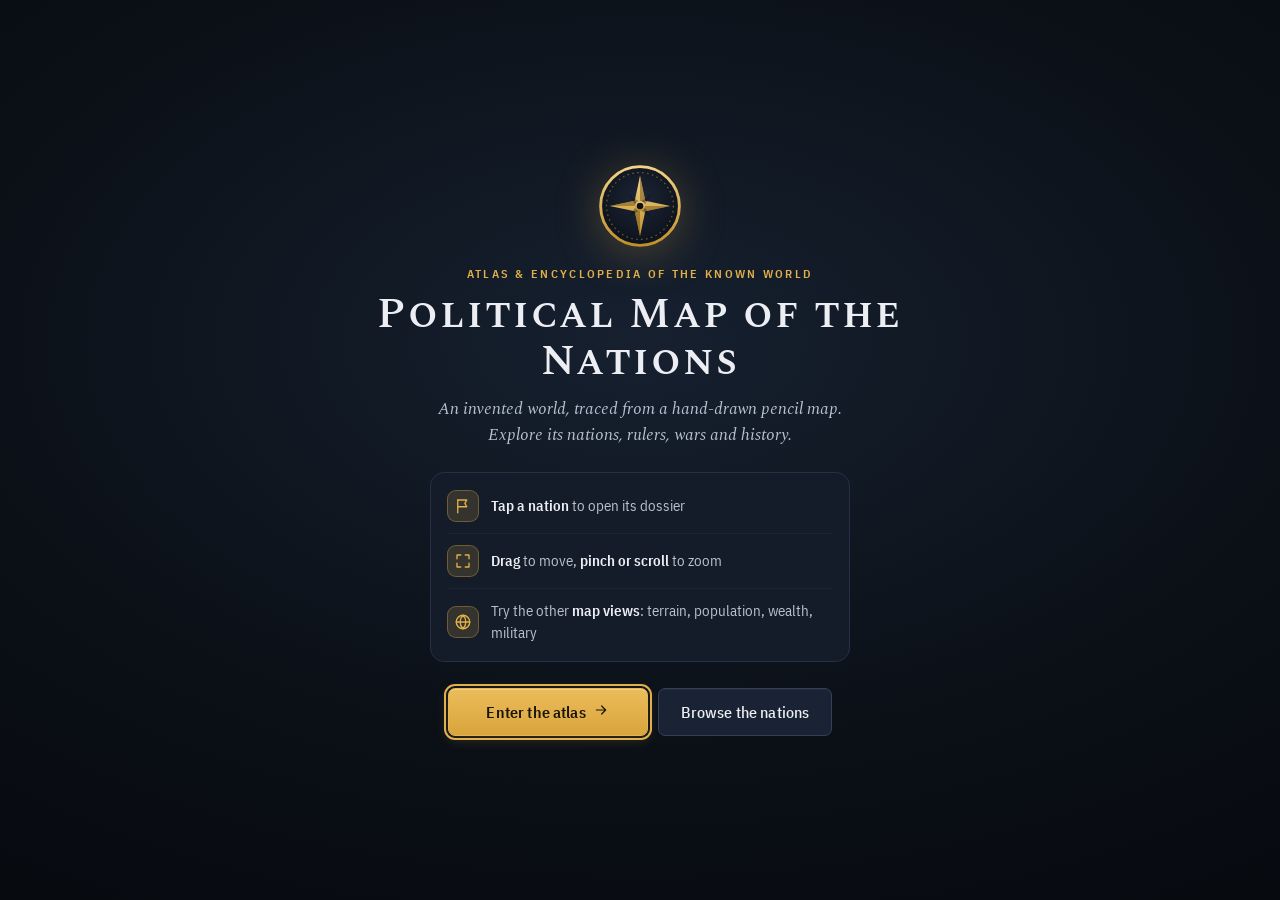
==== commit 68277b99: "Add map views, nation card generation, and war simulation features - Implemented multiple map views " ====
--- a/index.html
+++ b/index.html
@@ -43,17 +43,18 @@
 
     <div class="rail" role="toolbar" aria-label="Map tools" aria-orientation="vertical">
       <div class="rail-group">
-        <button id="zIn" type="button" aria-label="Zoom in" data-tip="Zoom in" data-icon="plus"></button>
-        <button id="zOut" type="button" aria-label="Zoom out" data-tip="Zoom out" data-icon="minus"></button>
-        <button id="zFit" type="button" aria-label="Show whole map" data-tip="Whole map" data-icon="maximize"></button>
+        <button id="zIn" type="button" aria-label="Zoom in" data-tip="Zoom in" data-icon="plus"><span class="rl">Zoom in</span></button>
+        <button id="zOut" type="button" aria-label="Zoom out" data-tip="Zoom out" data-icon="minus"><span class="rl">Zoom out</span></button>
+        <button id="zFit" type="button" aria-label="Show whole map" data-tip="Whole map" data-icon="maximize"><span class="rl">Whole map</span></button>
       </div>
       <div class="rail-group">
-        <button id="bLayers" type="button" aria-label="Map layers" aria-expanded="false" aria-controls="layers" data-tip="Layers" data-icon="layers"></button>
-        <button id="bKey" type="button" aria-label="Map key" aria-expanded="false" aria-controls="mapKey" data-tip="Map key" data-icon="legend"></button>
+        <button id="bView" type="button" aria-label="Map views" aria-expanded="false" aria-controls="views" data-tip="Map views: political, terrain, population, wealth, military" data-icon="globe"><span class="rl">Views</span></button>
+        <button id="bLayers" type="button" aria-label="Map layers" aria-expanded="false" aria-controls="layers" data-tip="Layers" data-icon="layers"><span class="rl">Layers</span></button>
+        <button id="bKey" type="button" aria-label="Map key" aria-expanded="false" aria-controls="mapKey" data-tip="Map key" data-icon="legend"><span class="rl">Key</span></button>
       </div>
       <div class="rail-group">
-        <button id="bTime" type="button" aria-label="Timeline" aria-pressed="false" data-tip="Timeline" data-icon="history"></button>
-        <button id="bEdit" type="button" aria-label="Edit borders" aria-pressed="false" data-tip="Edit borders" data-icon="pen"></button>
+        <button id="bTime" type="button" aria-label="Timeline" aria-pressed="false" data-tip="Timeline" data-icon="history"><span class="rl">Timeline</span></button>
+        <button id="bEdit" type="button" aria-label="Edit borders" aria-pressed="false" data-tip="Edit borders" data-icon="pen"><span class="rl">Borders</span></button>
       </div>
     </div>
 
@@ -66,6 +67,8 @@
       <label for="tGrid"><span>Grid<small>A–J · 1–7 reference</small></span><input id="tGrid" class="switch" type="checkbox" checked></label>
     </div>
     <div id="mapKey" class="pop pop-map pop-key" hidden></div>
+    <div id="views" class="pop pop-map pop-views" hidden></div>
+    <div id="viewKey" class="viewkey" hidden></div>
 
     <button id="pToggle" type="button" class="ptog" aria-label="Hide panel" data-icon="chev-right"></button>
     <div id="tip" role="tooltip"></div>
@@ -93,6 +96,8 @@
         <button id="ebDone" type="button" class="btn btn-sm btn-primary"><span data-icon="check"></span>Done</button>
       </div>
     </div>
+
+    <div id="scaleBar" class="scalebar" aria-hidden="true"><i></i><span></span></div>
 
     <div id="boot" class="boot" role="status"><div class="boot-mark"><img src="assets/emblem.svg" alt="" width="56" height="56"></div><p>Unrolling the map…</p></div>
   </div>
@@ -128,6 +133,24 @@
   </div>
 </div>
 
+<div id="welcome" class="welcome" role="dialog" aria-modal="true" aria-labelledby="wcTitle" hidden>
+  <div class="wc-card">
+    <img class="wc-mark" src="assets/emblem.svg" alt="" width="84" height="84">
+    <p class="wc-eyebrow">Atlas &amp; encyclopedia of the known world</p>
+    <h1 id="wcTitle">Political Map of the Nations</h1>
+    <p class="wc-lead">An invented world, traced from a hand-drawn pencil map. Explore its nations, rulers, wars and history.</p>
+    <ul class="wc-tips">
+      <li><span data-icon="flag"></span><span><b>Tap a nation</b> to open its dossier</span></li>
+      <li><span data-icon="maximize"></span><span><b>Drag</b> to move, <b>pinch or scroll</b> to zoom</span></li>
+      <li><span data-icon="globe"></span><span>Try the other <b>map views</b>: terrain, population, wealth, military</span></li>
+    </ul>
+    <div class="wc-acts">
+      <button id="wcEnter" type="button" class="btn btn-primary wc-enter">Enter the atlas<span data-icon="arrow-right"></span></button>
+      <a id="wcNations" class="btn" href="#/nations">Browse the nations</a>
+    </div>
+  </div>
+</div>
+
 <dialog id="dlg" class="dlg"></dialog>
 <div id="toasts" class="toasts" aria-live="polite" aria-atomic="false"></div>
 <input id="importFile" type="file" accept="application/json,.json" hidden>
--- a/css/map.css
+++ b/css/map.css
@@ -9,15 +9,19 @@
   --display:"Spectral SC", Georgia, serif;--serif:"Spectral", Georgia, serif;
   --ui:"IBM Plex Sans Condensed","Arial Narrow",system-ui,sans-serif;--mono:"IBM Plex Mono",ui-monospace,monospace;
 }
-svg#map{width:100%;height:100%;display:block;cursor:grab;user-select:none;-webkit-user-select:none;font-size:16px;line-height:normal}
+svg#map{width:100%;height:100%;display:block;will-change:transform;cursor:grab;user-select:none;-webkit-user-select:none;font-size:16px;line-height:normal}
 svg#map.dragging{cursor:grabbing}
 .region,.feat{outline:none}
 .feat{cursor:pointer}
-.feat:hover path{stroke:#b07a12;stroke-width:2}
-.region{cursor:pointer;transition:filter .2s}
-.region:hover{filter:brightness(1.05) saturate(1.15)}
-svg.focus .region:not(.on){filter:saturate(.35) brightness(1.06)}
-svg.focus .region:not(.on):hover{filter:saturate(.7) brightness(1.06)}
+.region{cursor:pointer}
+/* hover effects only for real mouse pointers: on iPads a tap leaves :hover
+   stuck on the tapped region, and SVG filters are slow to paint there.
+   Dimming of unselected regions is done by recolouring in engine.js. */
+@media (hover:hover) and (pointer:fine){
+  .feat:hover path{stroke:#b07a12;stroke-width:2}
+  .region{transition:filter .2s}
+  .region:hover{filter:brightness(1.05) saturate(1.15)}
+}
 .border{fill:none;stroke:var(--line);stroke-width:1.5;stroke-linejoin:round;stroke-linecap:round;pointer-events:none}
 .border-under{fill:none;stroke:#fff;stroke-width:4.5;opacity:.55;stroke-linejoin:round;pointer-events:none}
 .sel{fill:none;stroke:var(--accent);stroke-width:5;stroke-linejoin:round;pointer-events:none}
@@ -40,6 +44,7 @@
 /* border editor */
 svg.editing{cursor:crosshair}
 svg.editing .border{stroke:#b0452f;stroke-width:2.4}
+svg.editing .border.grab{stroke:#e2b04a;stroke-width:3.4}
 svg.editing .region:hover{filter:none}
 .bcur{fill:rgba(226,176,74,.12);stroke:#b07a12;stroke-width:1.5;stroke-dasharray:4 3;pointer-events:none}
 
@@ -60,3 +65,63 @@
 body.past svg#map{filter:sepia(.25)}
 
 @media (prefers-reduced-motion:reduce){.region{transition:none}}
+
+/* ---------- optional terrain view (js/map/terrain.js) ----------
+   An extra layer over the nation colours; hidden unless the Terrain switch is on. */
+.terrain{display:none}
+svg.terrain .terrain{display:inline}
+.t-riv-u{fill:none;stroke:#3f7ca6;stroke-linecap:round;stroke-linejoin:round}
+.t-riv{fill:none;stroke:#9ccbe8;stroke-linecap:round;stroke-linejoin:round}
+.t-lake{fill:#9ccbe8;stroke:#3f7ca6;stroke-width:1.6;stroke-linejoin:round}
+.t-dune{fill:none;stroke:#b08f4e;stroke-width:1.1;stroke-linecap:round;opacity:.8}
+.t-dead{fill:none;stroke:#565b3a;stroke-width:1.1;stroke-linecap:round;opacity:.75}
+.t-hill{fill:none;stroke:#7d7355;stroke-width:1.2;stroke-linecap:round;opacity:.8}
+.t-wood{fill:#7fa868;stroke:#4c7340;stroke-width:.8}
+.t-jungle{fill:#5c9552;stroke:#356a35;stroke-width:.8}
+.t-mt-face{fill:#f4eeda}
+.t-mt-shadow{fill:#a39474}
+.t-mt-line{fill:none;stroke:#5b5140;stroke-width:1.3;stroke-linejoin:round;stroke-linecap:round}
+/* nation fills are hidden behind the terrain, so borders carry the politics: make them a little stronger */
+svg.terrain:not(.editing) .border{stroke-width:2}
+svg.terrain .border-under{opacity:.7}
+.t-name{font:italic 600 13px var(--serif);fill:#5b4a2e;letter-spacing:.06em;paint-order:stroke;stroke:rgba(255,253,244,.8);stroke-width:3px;stroke-linejoin:round}
+.t-name.water{fill:#2f5d80}
+.t-name.wood{fill:#3d6a35}
+
+/* ---------- data views: population, wealth, military (js/map/views.js) ----------
+   One flat-coloured layer over the nation colours; hidden in the political view. */
+.dataview{display:none}
+svg.dataview-on .dataview{display:inline}
+.dataview path{stroke-width:1.2}
+svg.dataview-on:not(.editing) .border{stroke-width:2}
+/* richer terrain: grass, river banks, roads, farmland, pines, snow */
+.t-tuft{fill:none;stroke:#8ea767;stroke-width:1;stroke-linecap:round;opacity:.7}
+.t-bank{fill:none;stroke:#b3d68c;stroke-width:30;stroke-linecap:round;stroke-linejoin:round;opacity:.42}
+.t-road-u{fill:none;stroke:#fbf4dc;stroke-width:3.2;stroke-linecap:round;opacity:.75}
+.t-road{fill:none;stroke:#8a6a44;stroke-width:1.5;stroke-linecap:round;stroke-dasharray:6 4}
+.t-field{fill:#e2d68a;stroke:#a8985a;stroke-width:.8;stroke-linejoin:round}
+.t-furrow{fill:none;stroke:#b3a25c;stroke-width:.7}
+.t-pine{fill:#5f8f57;stroke:#3a6534;stroke-width:.8;stroke-linejoin:round}
+.t-mt-face{fill:#efe7cf}
+.t-snow{fill:#fff;stroke:#d9d6cc;stroke-width:.5;stroke-linejoin:round}
+/* terrain details: villages, marsh, oasis, the Blight's pools and ruins; softer fields */
+.t-field{fill:#ddd596;stroke:#a89c62;stroke-width:.7;opacity:.9}
+.t-house{fill:#f6efdc;stroke:#5b4a2e;stroke-width:.9;stroke-linejoin:round}
+.t-roof{fill:#b0563c;stroke:#5b4a2e;stroke-width:.9;stroke-linejoin:round}
+.t-marsh{fill:none;stroke:#5f8a6a;stroke-width:1;stroke-linecap:round;opacity:.85}
+.t-cactus{fill:none;stroke:#6f8f4a;stroke-width:1.6;stroke-linecap:round;stroke-linejoin:round}
+.t-palm{fill:none;stroke:#3d6a35;stroke-width:1.4;stroke-linecap:round}
+.t-toxic{fill:#93a85a;stroke:#565b3a;stroke-width:1.2}
+.t-ruin{fill:none;stroke:#4a4a3a;stroke-width:1.5;stroke-linecap:round}
+.t-mt-line{stroke-width:1.1}
+/* terrain round 3: bridges, mines, the volcano, watchtowers, wide land names */
+.t-bridge{fill:#f6efdc;stroke:#5b4a2e;stroke-width:1.1;stroke-linejoin:round}
+.t-mine{fill:#3a342c;stroke:#f1e9d2;stroke-width:1}
+.t-volcano{fill:#6e6558;stroke:#3a342c;stroke-width:1.3;stroke-linejoin:round}
+.t-lava{fill:#c8452c}
+.t-smoke{fill:#8d8a84;opacity:.6}
+.t-tower{fill:#e9e2cf;stroke:#3d3a30;stroke-width:.9;stroke-linejoin:round}
+.t-name.land{font-size:15px;letter-spacing:.34em;fill:#6b6a45;opacity:.85;font-style:normal;font-variant:small-caps}
+/* names given to capital cities */
+.capname{font:italic 600 12.5px var(--serif);fill:#262b36;text-anchor:middle;pointer-events:none;paint-order:stroke;stroke:rgba(255,255,255,.82);stroke-width:3px;stroke-linejoin:round}
+.hide-marks .capname{display:none}
--- a/css/layout.css
+++ b/css/layout.css
@@ -81,12 +81,14 @@
 .rail{position:absolute;right:14px;top:14px;z-index:8;display:flex;flex-direction:column;gap:8px}
 .rail-group{display:flex;flex-direction:column;background:var(--glass);backdrop-filter:blur(10px);-webkit-backdrop-filter:blur(10px);
   border:1px solid var(--line-2);border-radius:12px;overflow:hidden;box-shadow:var(--sh-2),var(--sh-inset)}
-.rail button{width:40px;height:40px;display:grid;place-items:center;padding:0;border:0;background:transparent;color:var(--text-2);cursor:pointer;
+.rail button{width:56px;height:52px;display:flex;flex-direction:column;align-items:center;justify-content:center;gap:3px;padding:0;border:0;background:transparent;color:var(--text-2);cursor:pointer;
   transition:background var(--t-fast),color var(--t-fast)}
 .rail button+button{border-top:1px solid var(--line-1)}
 .rail button:hover{background:var(--bg-4);color:var(--text-1)}
 .rail button[aria-pressed="true"],.rail button[aria-expanded="true"]{color:var(--gold-ink);background:var(--gold)}
 .rail button:focus-visible{outline-offset:-3px}
+.rail .rl{font:600 10px/1 var(--ui);letter-spacing:.04em;white-space:nowrap;pointer-events:none}
+.rail button:active{background:var(--bg-5)}
 
 /* tooltips for icon buttons ([data-tip]) — shown on hover / keyboard focus */
 [data-tip]{position:relative}
@@ -102,7 +104,7 @@
   animation:popin .16s var(--ease)}
 @keyframes popin{from{opacity:0;transform:translateY(-4px) scale(.985)}to{opacity:1;transform:none}}
 .pop-title{font:600 11px var(--ui);letter-spacing:.16em;text-transform:uppercase;color:var(--text-3);padding:6px 10px 8px}
-.pop-map{right:66px;top:14px;width:290px}
+.pop-map{right:82px;top:14px;width:290px}
 .pop-map label{display:flex;align-items:center;justify-content:space-between;gap:14px;padding:9px 10px;border-radius:8px;font-size:14px;cursor:pointer}
 .pop-map label:hover{background:var(--bg-4)}
 .pop-map label small{display:block;color:var(--text-3);font-size:12px;margin-top:1px}
@@ -186,7 +188,8 @@
   .grab::before{content:"";display:block;width:42px;height:5px;border-radius:3px;background:#3d4960;margin:8px auto 0}
   .ptog{display:none}
   .rail{top:10px;right:10px;gap:6px}
-  .rail button{width:38px;height:38px}
+  .rail button{width:40px;height:40px}
+  .rail .rl{display:none}
   .pop-map{right:58px;top:10px;width:min(290px,calc(100vw - 76px))}
   .pop-key{max-height:calc(100% - 20px - var(--sheetpx,0px))}
   .mapbar{left:8px;right:8px;bottom:calc(var(--sheetpx,0px) + 8px)}
@@ -243,3 +246,69 @@
 .palette-foot{display:flex;gap:16px;padding:9px 16px;border-top:1px solid var(--line-1);font-size:12px;color:var(--text-4)}
 .palette-foot kbd{margin-right:3px}
 @media (max-width:760px){.palette{padding:10px}.palette-box{max-height:calc(100vh - 20px)}.palette-foot{display:none}}
+
+/* ---------- welcome page ---------- */
+.welcome{position:fixed;inset:0;z-index:120;display:flex;align-items:center;justify-content:center;padding:24px 18px;overflow:auto;
+  background:radial-gradient(90% 75% at 50% 38%,#16202f 0%,#0b1017 60%,#070a0f 100%);transition:opacity .4s var(--ease),visibility .4s}
+.welcome[hidden]{display:none}
+.welcome.out{opacity:0;visibility:hidden;pointer-events:none}
+.wc-card{width:min(560px,100%);text-align:center;display:flex;flex-direction:column;align-items:center;animation:wcin .6s var(--ease) both}
+@keyframes wcin{from{opacity:0;transform:translateY(12px)}to{opacity:1;transform:none}}
+.wc-mark{width:84px;height:84px;filter:drop-shadow(0 6px 22px rgba(226,176,74,.28));margin-bottom:18px}
+.wc-eyebrow{font:600 11.5px var(--ui);letter-spacing:.2em;text-transform:uppercase;color:var(--gold)}
+.welcome h1{font:600 clamp(28px,5.4vw,42px)/1.12 var(--display);letter-spacing:.05em;color:var(--text-1);margin:10px 0 12px}
+.wc-lead{font:italic 400 17px/1.5 var(--serif);color:var(--text-2);max-width:440px}
+.wc-tips{list-style:none;margin:24px 0 26px;padding:6px 16px;width:min(420px,100%);text-align:left;background:var(--bg-3);border:1px solid var(--line-2);border-radius:var(--r-lg)}
+.wc-tips li{display:flex;align-items:center;gap:12px;padding:11px 0;font-size:15px;color:var(--text-2)}
+.wc-tips li+li{border-top:1px solid var(--line-1)}
+.wc-tips li>span:first-child{display:grid;place-items:center;width:32px;height:32px;flex:none;border-radius:9px;background:var(--gold-soft-2);color:var(--gold);border:1px solid var(--gold-line)}
+.wc-tips b{color:var(--text-1);font-weight:600}
+.wc-acts{display:flex;flex-wrap:wrap;gap:10px;justify-content:center}
+.wc-acts .btn{min-height:48px;padding:0 22px;font-size:15.5px}
+.wc-enter{min-width:200px;justify-content:center}
+@media (prefers-reduced-motion:reduce){.wc-card{animation:none}.welcome{transition:none}}
+
+/* ---------- map view chooser + data-view key ---------- */
+.pop-views{width:300px}
+.view-opt{display:flex;align-items:center;gap:12px;width:100%;min-height:52px;padding:8px 10px;border:0;border-radius:9px;background:transparent;color:var(--text-2);text-align:left;cursor:pointer;font:inherit}
+.view-opt:hover{background:var(--bg-4)}
+.view-opt b{display:block;font-size:14.5px;color:var(--text-1);font-weight:600}
+.view-opt small{display:block;font-size:12px;color:var(--text-3);margin-top:1px}
+.view-opt .vo-ic{display:grid;place-items:center;width:34px;height:34px;flex:none;border-radius:9px;background:var(--bg-4);border:1px solid var(--line-2)}
+.view-opt>span:nth-child(2){flex:1;min-width:0}
+.view-opt .vo-ok{visibility:hidden;color:var(--gold)}
+.view-opt[aria-checked="true"]{background:var(--gold-soft)}
+.view-opt[aria-checked="true"] .vo-ic{background:var(--gold);color:var(--gold-ink);border-color:var(--gold)}
+.view-opt[aria-checked="true"] .vo-ok{visibility:visible}
+.pop-note{font-size:12px;color:var(--text-3);padding:8px 10px 4px;border-top:1px solid var(--line-1);margin-top:6px}
+.viewkey{position:absolute;left:14px;top:14px;z-index:7;display:flex;flex-direction:column;gap:5px;padding:10px 12px;max-width:260px;
+  background:var(--glass);border:1px solid var(--line-2);border-radius:12px;box-shadow:var(--sh-2);pointer-events:none}
+.viewkey[hidden]{display:none}
+.viewkey b{font:600 11px var(--ui);letter-spacing:.14em;text-transform:uppercase;color:var(--gold)}
+.viewkey small{font-size:11.5px;color:var(--text-3)}
+.vk-scale{display:flex;align-items:center;gap:0}
+.vk-scale s{width:26px;height:12px;display:block}
+.vk-scale s:first-of-type{border-radius:3px 0 0 3px}.vk-scale s:last-of-type{border-radius:0 3px 3px 0}
+.vk-scale i{font:500 11.5px var(--mono);font-style:normal;color:var(--text-2);padding:0 7px}
+.vk-scale i:first-child{padding-left:0}
+@media (max-width:760px){.viewkey{left:10px;top:10px;padding:8px 10px}.vk-scale s{width:20px}}
+
+/* ---------- scale bar ---------- */
+.scalebar{position:absolute;left:14px;bottom:14px;z-index:6;display:flex;flex-direction:column;align-items:flex-start;gap:3px;pointer-events:none;padding:7px 10px 6px;background:var(--glass);border:1px solid var(--line-2);border-radius:9px}
+.scalebar i{display:block;height:6px;min-width:20px;border:1.5px solid var(--text-2);border-top:0;border-radius:0 0 2px 2px}
+.scalebar span{font:500 11px var(--mono);color:var(--text-2);text-shadow:0 1px 3px #000}
+#tbar:not([hidden])~.scalebar,#ebar:not([hidden])~.scalebar{display:none}
+@media (max-width:760px){.scalebar{left:10px;bottom:calc(var(--sheetpx,0px) + 10px)}}
+
+/* ---------- nation card (save as picture / print) ---------- */
+.card-overlay{position:fixed;inset:0;z-index:130;overflow:auto;background:rgba(3,6,10,.86);display:flex;flex-direction:column;align-items:center;gap:14px;padding:18px 14px 28px}
+.card-acts{display:flex;gap:8px;width:min(720px,100%);position:sticky;top:0;z-index:1}
+.card-acts .btn{min-height:44px;box-shadow:var(--sh-2)}
+.card-paper{width:min(720px,100%);box-shadow:var(--sh-3);border-radius:4px;overflow:hidden;line-height:0}
+.card-paper svg{width:100%;height:auto;display:block}
+@media print{
+  body.print-card>*:not(.card-overlay){display:none!important}
+  body.print-card .card-overlay{position:static;background:#fff;padding:0;overflow:visible}
+  body.print-card .card-acts{display:none}
+  body.print-card .card-paper{box-shadow:none;width:100%}
+}
--- a/css/views.css
+++ b/css/views.css
@@ -392,3 +392,85 @@
 .dossier-h .tab{padding:0 9px;gap:6px}
 .dossier-h .tab .i{display:none}
 aside#panel[data-size="wide"] .dossier-h .tab .i{display:block}
+
+/* estimated people & economy figures */
+.infra.est b{font-size:18px;white-space:nowrap}
+.infra.est{margin-bottom:10px}
+@media (max-width:420px){.infra.est{grid-template-columns:repeat(2,minmax(0,1fr))}}
+
+/* world records, land text, army line */
+.recs{list-style:none;display:grid;grid-template-columns:repeat(auto-fill,minmax(230px,1fr));gap:8px}
+.rec{display:flex;align-items:center;gap:11px;padding:10px 12px;min-height:56px;background:var(--bg-3);border:1px solid var(--line-2);border-radius:var(--r-md);text-decoration:none;color:inherit;transition:border-color var(--t-fast),background var(--t-fast)}
+.rec:hover{border-color:var(--gold-line);background:var(--bg-4)}
+.rec-ic{display:grid;place-items:center;width:32px;height:32px;flex:none;border-radius:9px;background:var(--gold-soft-2);color:var(--gold);border:1px solid var(--gold-line)}
+.rec-t{flex:1;min-width:0}
+.rec-t small{display:block;font-size:11px;letter-spacing:.1em;text-transform:uppercase;color:var(--text-3)}
+.rec-t b{display:block;font-size:14.5px;color:var(--text-1);font-weight:600;white-space:nowrap;overflow:hidden;text-overflow:ellipsis}
+.rec-v{font:600 12.5px var(--mono);color:var(--gold-hi);white-space:nowrap}
+.landtext{font:400 15.5px/1.55 var(--serif);color:var(--text-2);margin-bottom:8px}
+.factline{display:flex;align-items:center;gap:9px;margin-top:10px;padding:9px 12px;background:var(--bg-3);border:1px solid var(--line-2);border-radius:var(--r-md);font-size:14px;color:var(--text-2)}
+.factline b{color:var(--text-1);font-family:var(--mono)}
+.factline small{color:var(--text-3)}
+.factline .i{color:var(--c-mil);flex:none}
+
+/* land breakdown, resources, trade, city names */
+.landbar{display:flex;height:14px;border-radius:7px;overflow:hidden;border:1px solid var(--line-3);margin-bottom:10px}
+.landbar i{display:block;height:100%}
+.landkey{list-style:none;display:grid;grid-template-columns:repeat(auto-fill,minmax(150px,1fr));gap:6px 12px;margin-bottom:12px;font-size:13.5px;color:var(--text-2)}
+.landkey li{display:flex;align-items:baseline;gap:7px;flex-wrap:wrap}
+.landkey i{width:10px;height:10px;border-radius:3px;flex:none;align-self:center;border:1px solid rgba(255,255,255,.25)}
+.landkey b{color:var(--text-1);font-family:var(--mono);font-size:13px}
+.landkey small{flex-basis:100%;padding-left:17px;margin-top:-3px;font-size:11.5px;color:var(--text-4)}
+.res{list-style:none;display:flex;flex-direction:column;gap:9px;margin-bottom:12px}
+.res li{display:grid;grid-template-columns:104px 1fr 48px;gap:4px 10px;align-items:center;font-size:14px}
+.res-n{display:flex;align-items:center;gap:8px;color:var(--text-1);font-weight:600}
+.res-n i{width:10px;height:10px;border-radius:50%;flex:none}
+.res-bar{height:7px;border-radius:4px;background:var(--bg-4);overflow:hidden}
+.res-bar i{display:block;height:100%;border-radius:4px}
+.res b{font:600 13px var(--mono);color:var(--text-1);text-align:right}
+.res small{grid-column:2 / -1;font-size:11.5px;color:var(--text-3);margin-top:-3px}
+.deals{list-style:none;display:flex;flex-direction:column;gap:6px;margin-bottom:10px}
+.deals li{display:flex;align-items:center;justify-content:space-between;gap:10px;flex-wrap:wrap;padding:8px 11px;background:var(--bg-3);border:1px solid var(--line-2);border-radius:var(--r-md);font-size:13.5px}
+.deals a{display:flex;align-items:center;gap:8px;color:var(--text-1);text-decoration:none}
+.deals a:hover b{color:var(--gold-hi)}
+.deals span{color:var(--text-3)}
+.deals li.closed{border-color:var(--war-line);background:var(--war-soft)}
+.deals li.closed span{color:var(--war)}
+.cap-form{display:flex;gap:6px;align-items:center;margin:2px 0}
+.cap-form .input{min-width:0;flex:1;height:36px}
+.btn-row.quick{flex-wrap:wrap;margin-bottom:4px}
+.btn-row.quick .btn{min-height:40px}
+
+/* war simulator */
+.war-pick{display:grid;grid-template-columns:1fr auto 1fr;gap:8px;align-items:end;margin-bottom:12px}
+.war-pick label{display:flex;flex-direction:column;gap:5px;min-width:0}
+.war-pick label span{font:600 11px var(--ui);letter-spacing:.14em;text-transform:uppercase;color:var(--text-3)}
+.war{padding:16px}
+.war-odds{display:grid;grid-template-columns:auto 1fr auto;gap:12px;align-items:center}
+.war-odds b{font:600 24px var(--mono);color:var(--text-1);min-width:62px}
+.war-odds b:last-child{text-align:right}
+.wo-bar{height:16px;border-radius:8px;background:var(--c-b);overflow:hidden;border:1px solid var(--line-3)}
+.wo-bar i{display:block;height:100%;background:var(--c-a);border-right:2px solid var(--bg-2)}
+.war .cmp-verdict{margin:12px 0}
+.war-sides{display:grid;grid-template-columns:1fr 1fr;gap:12px}
+.war-side{min-width:0;padding:12px;border:1px solid var(--line-2);border-radius:var(--r-md);background:var(--bg-2);border-top:3px solid var(--c-a)}
+.war-side.d{border-top-color:var(--c-b)}
+.ws-h{display:flex;align-items:center;gap:10px;text-decoration:none;color:inherit;margin-bottom:10px}
+.ws-h span{min-width:0}
+.ws-h small{display:block;font:600 10.5px var(--ui);letter-spacing:.14em;text-transform:uppercase;color:var(--text-3)}
+.ws-h b{display:block;font:600 16px/1.2 var(--display);letter-spacing:.03em;color:var(--text-1)}
+.ws-h em{display:block;font-style:normal;font-size:12px;color:var(--text-3)}
+.ws-f{display:grid;grid-template-columns:1fr 1fr;gap:8px;margin:0 0 8px}
+.ws-f dt{font-size:11px;color:var(--text-3);letter-spacing:.06em;text-transform:uppercase}
+.ws-f dd{margin:0;font:600 16px var(--mono);color:var(--text-1)}
+.ws-al{font-size:12.5px;color:var(--text-3);display:flex;gap:6px;align-items:flex-start}
+.ws-al .i{flex:none;margin-top:2px}
+.war-factors{list-style:none;display:flex;flex-direction:column;gap:6px;margin-bottom:10px}
+.war-factors li{display:flex;align-items:center;gap:11px;padding:9px 12px;background:var(--bg-3);border:1px solid var(--line-2);border-radius:var(--r-md)}
+.wf-ic{display:grid;place-items:center;width:30px;height:30px;flex:none;border-radius:8px;background:var(--bg-4);color:var(--text-2)}
+.wf-t{flex:1;min-width:0}
+.wf-t b{display:block;font-size:14px;color:var(--text-1);font-weight:600}
+.wf-t small{display:block;font-size:12px;color:var(--text-3)}
+.wf-v{font:600 12px var(--mono);white-space:nowrap;padding:3px 8px;border-radius:var(--r-pill);background:rgba(139,124,240,.14);color:#b9aefc}
+.wf-v.a{background:var(--war-soft);color:var(--war)}
+@media (max-width:560px){.war-sides{grid-template-columns:1fr}}
